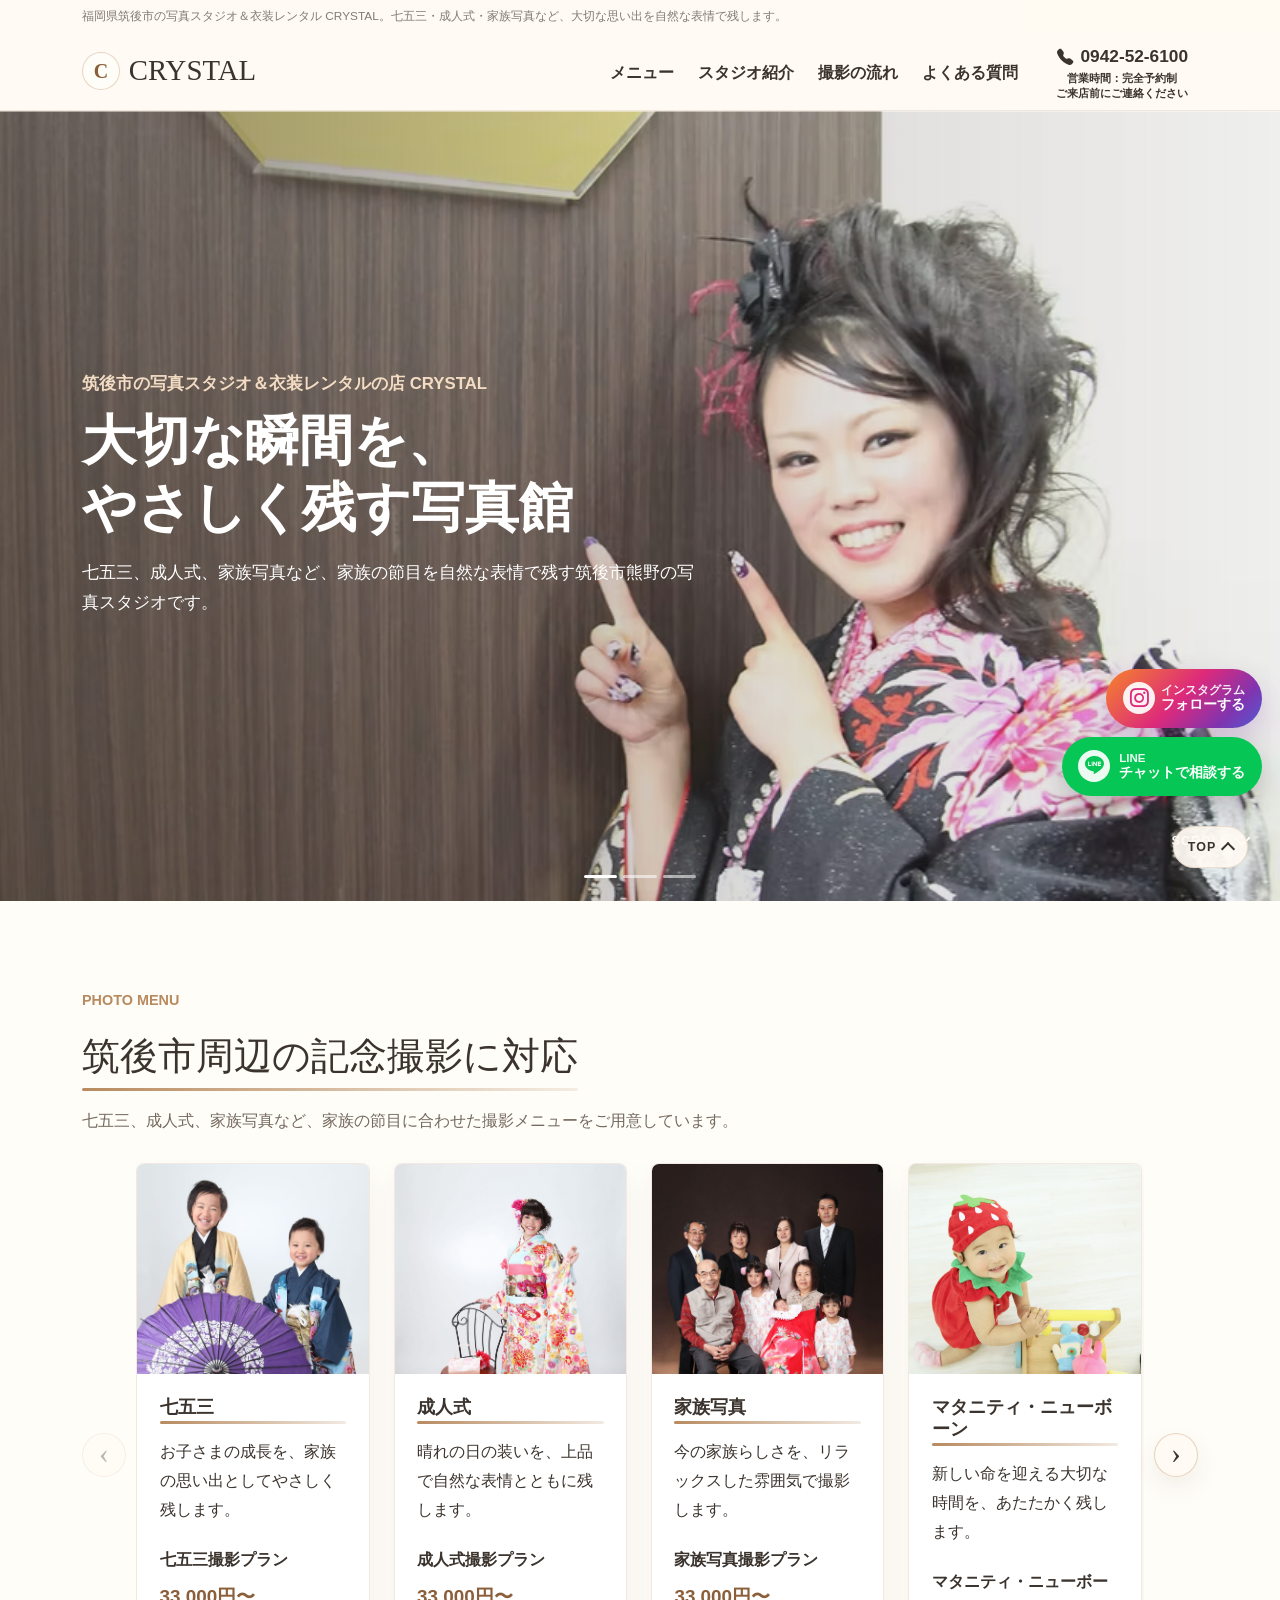
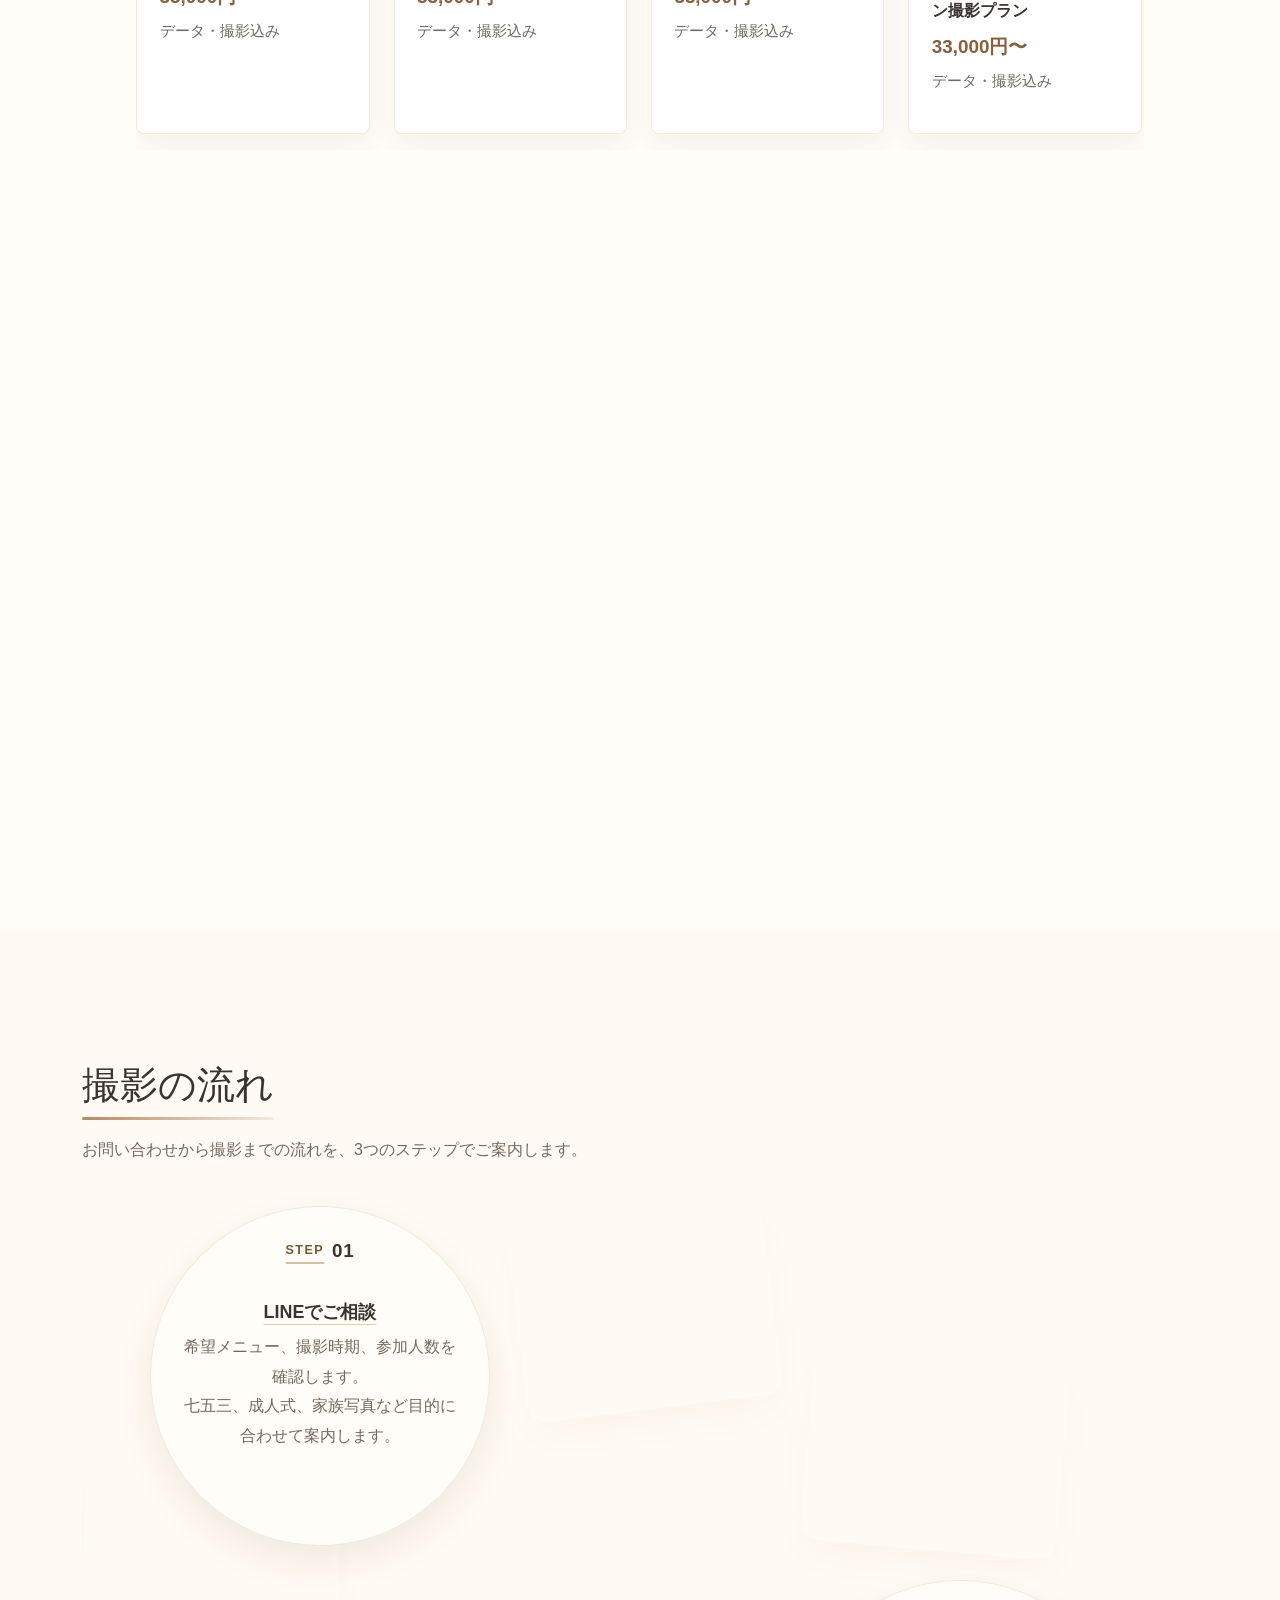
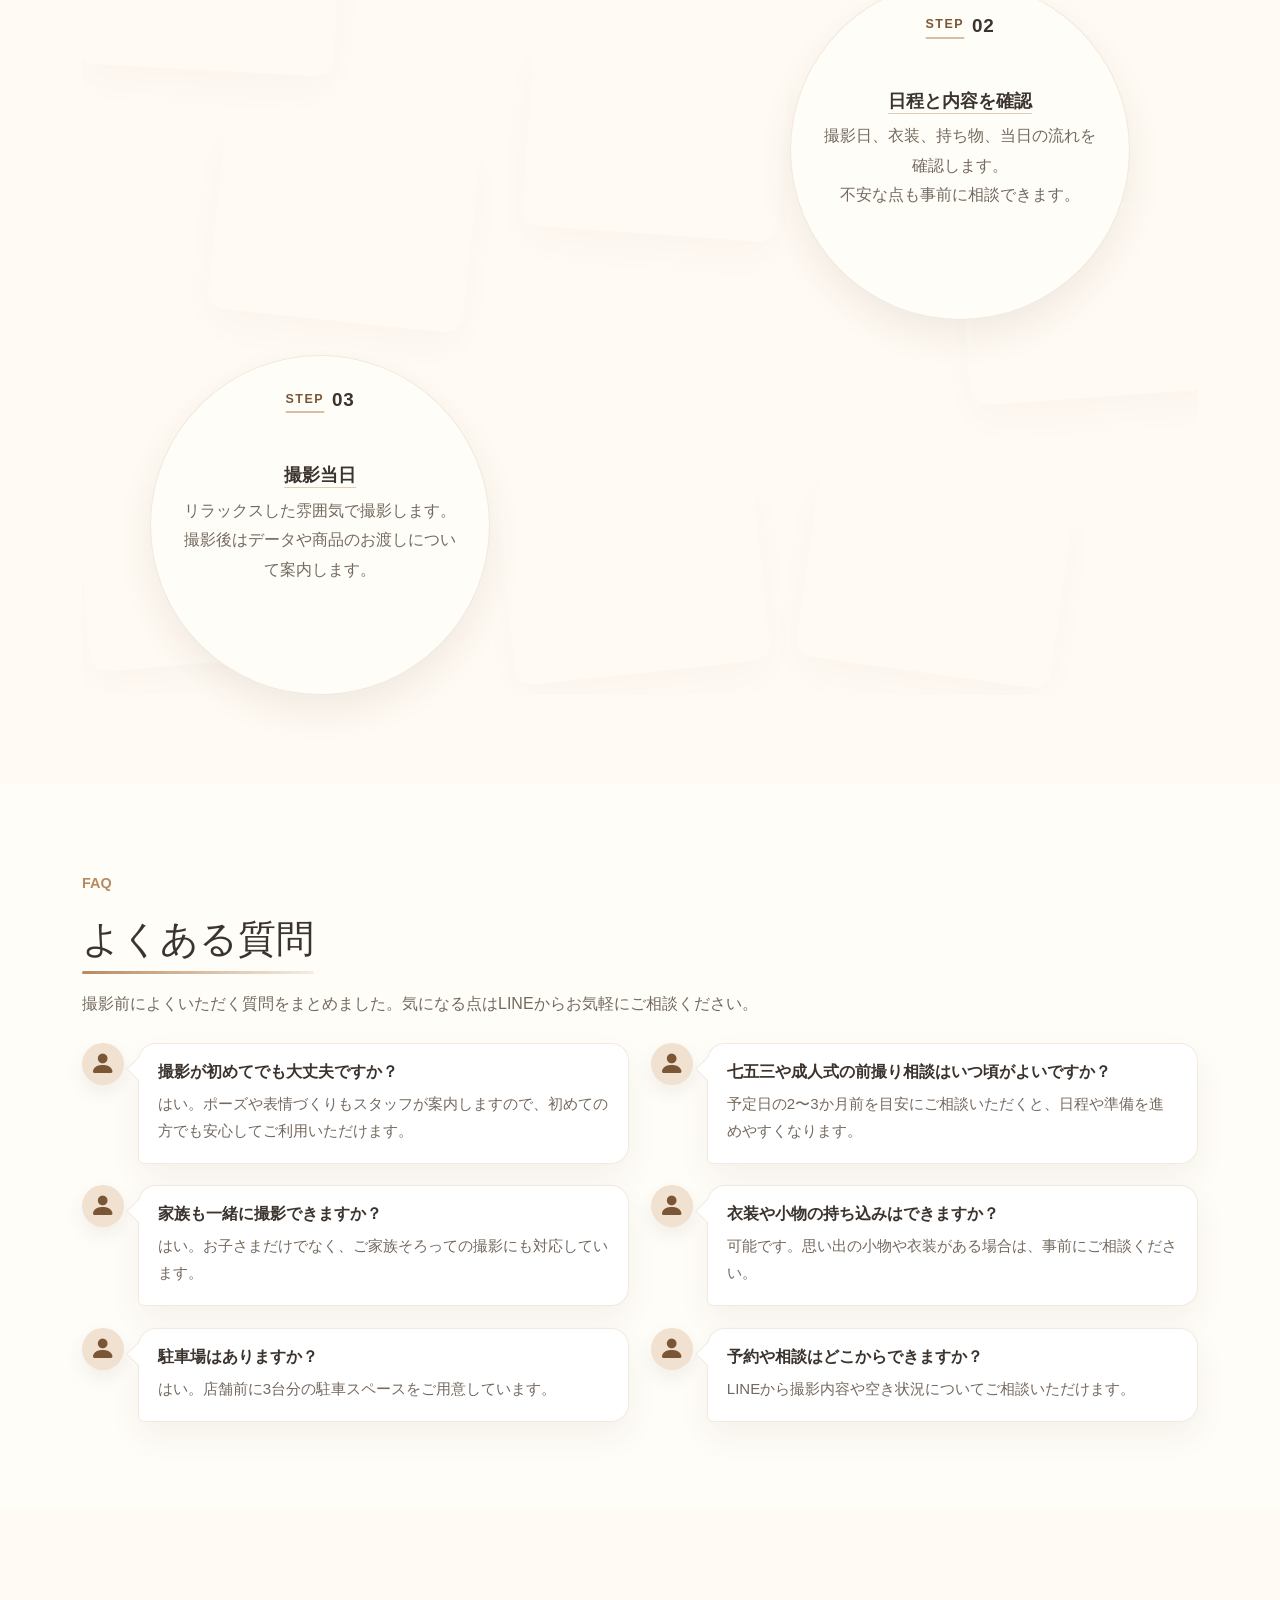
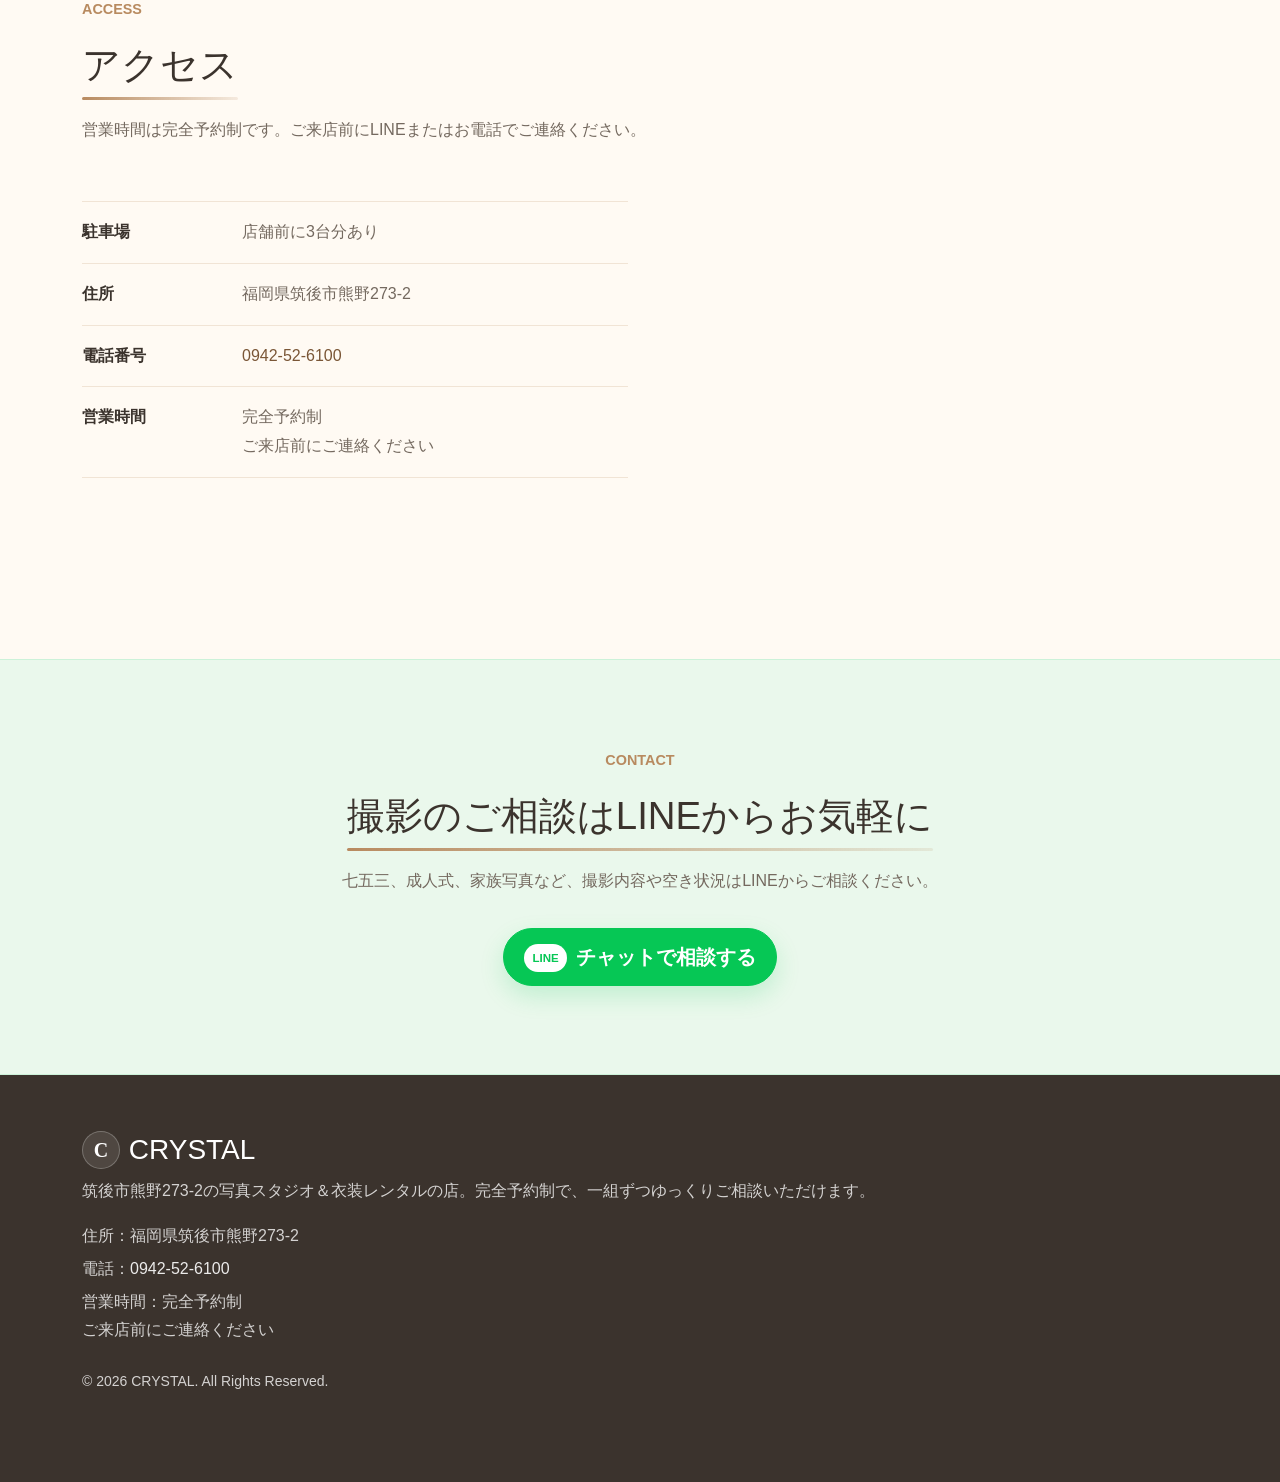
==== index.html @ 8972de67 "微修正 sp時のボタンの挙動 フェードインの順番" ====
<!doctype html>
<html lang="ja">

<head>
  <meta charset="utf-8">
  <meta name="viewport" content="width=device-width, initial-scale=1">
  <title>CRYSTAL｜筑後市の写真スタジオ＆衣装レンタルの店</title>
  <meta name="description"
    content="CRYSTALは筑後市熊野273-2にある写真スタジオ＆衣装レンタルの店です。完全予約制で、七五三、成人式、家族写真、マタニティ・ニューボーンなど大切な記念撮影のご相談をLINEで受け付けています。">
  <meta name="keywords" content="筑後市 写真館, 筑後 七五三 写真, 筑後 家族写真, 久留米 写真館, 柳川 写真館, 八女 写真館, 大川 写真館">
  <meta name="robots" content="index,follow">
  <meta property="og:type" content="website">
  <meta property="og:title" content="CRYSTAL｜筑後市の写真スタジオ＆衣装レンタルの店">
  <meta property="og:description" content="筑後市熊野273-2の写真スタジオ＆衣装レンタルの店CRYSTAL。完全予約制で、七五三・成人式・家族写真など大切な思い出を自然な表情で残します。">
  <meta property="og:image"
    content="https://images.unsplash.com/photo-1511895426328-dc8714191300?auto=format&fit=crop&w=1200&q=80">
  <meta property="og:site_name" content="CRYSTAL">
  <meta name="twitter:card" content="summary_large_image">
  <meta name="twitter:description" content="筑後市熊野273-2の写真スタジオ＆衣装レンタルの店CRYSTAL。完全予約制で、七五三・成人式・家族写真など大切な思い出を自然な表情で残します。">
  <link rel="preconnect" href="https://cdn.jsdelivr.net">
  <link rel="preconnect" href="https://images.unsplash.com">
  <link href="https://cdn.jsdelivr.net/npm/bootstrap@5.3.3/dist/css/bootstrap.min.css" rel="stylesheet">
  <link href="https://cdn.jsdelivr.net/npm/bootstrap-icons@1.11.3/font/bootstrap-icons.min.css" rel="stylesheet">
  <link href="css/style.css" rel="stylesheet">
  <script type="application/ld+json">
  {
    "@context": "https://schema.org",
    "@type": "LocalBusiness",
    "name": "CRYSTAL",
    "description": "筑後市熊野273-2で七五三、成人式、家族写真、マタニティ・ニューボーン撮影に対応する完全予約制の写真スタジオ＆衣装レンタルの店です。",
    "image": "https://images.unsplash.com/photo-1511895426328-dc8714191300?auto=format&fit=crop&w=1200&q=80",
    "address": {
      "@type": "PostalAddress",
      "streetAddress": "熊野273-2",
      "addressLocality": "筑後市",
      "addressRegion": "福岡県",
      "addressCountry": "JP"
    },
    "telephone": "0942-52-6100",
    "openingHoursSpecification": {
      "@type": "OpeningHoursSpecification",
      "description": "営業時間：完全予約制。ご来店前にご連絡ください。"
    },
    "areaServed": ["筑後市", "久留米市", "柳川市", "八女市", "大川市"],
    "makesOffer": [
      {"@type": "Offer", "itemOffered": {"@type": "Service", "name": "七五三撮影"}},
      {"@type": "Offer", "itemOffered": {"@type": "Service", "name": "成人式撮影"}},
      {"@type": "Offer", "itemOffered": {"@type": "Service", "name": "家族写真"}},
      {"@type": "Offer", "itemOffered": {"@type": "Service", "name": "マタニティ・ニューボーン撮影"}}
    ],
    "url": "./"
  }
  </script>
</head>

<body id="top">
  <div class="intro-overlay">
    <img class="intro-camera"
      src="https://images.unsplash.com/photo-1516035069371-29a1b244cc32?auto=format&fit=crop&w=1400&q=72" alt=""
      loading="eager" decoding="async">
  </div>
  <div class="site-lead-bar" aria-label="CRYSTALの紹介文">
    <div class="container">
      <p>福岡県筑後市の写真スタジオ＆衣装レンタル CRYSTAL。七五三・成人式・家族写真など、大切な思い出を自然な表情で残します。</p>
    </div>
  </div>
  <header class="sticky-top">
    <nav class="navbar navbar-expand-lg" aria-label="主要ナビゲーション">
      <div class="container">
        <a class="navbar-brand" href="#top" aria-label="CRYSTAL TOP"><span class="brand-mark"
            aria-hidden="true">C</span>CRYSTAL</a>
        <button class="navbar-toggler" type="button" data-bs-target="#mainNav" aria-controls="mainNav"
          aria-expanded="false" aria-label="ナビゲーションを開く">
          <span class="navbar-toggler-icon"></span>
        </button>
        <div class="collapse navbar-collapse" id="mainNav">
          <ul class="navbar-nav ms-auto align-items-lg-center gap-lg-2">
            <li class="nav-item"><a class="nav-link" href="#menu">メニュー</a></li>
            <li class="nav-item"><a class="nav-link" href="#studio">スタジオ紹介</a></li>
            <li class="nav-item"><a class="nav-link" href="#flow">撮影の流れ</a></li>
            <li class="nav-item"><a class="nav-link" href="#faq">よくある質問</a></li>
            <li class="nav-item nav-mobile-cta"><a class="nav-link mobile-nav-button" href="https://www.instagram.com/"
                target="_blank" rel="noopener"><i class="bi bi-instagram" aria-hidden="true"></i><span
                  class="fixed-cta-text"><span class="fixed-cta-label">インスタグラム</span><span
                    class="fixed-cta-action">フォローする</span></span></a></li>
            <li class="nav-item nav-mobile-cta"><a class="nav-link mobile-nav-button"
                href="https://line.me/R/ti/p/@sample" target="_blank" rel="noopener"><i class="bi bi-line"
                  aria-hidden="true"></i><span class="fixed-cta-text"><span class="fixed-cta-label">LINE</span><span
                    class="fixed-cta-action">チャットで相談する</span></span></a></li>
            <li class="nav-item nav-phone-wrap">
              <a class="nav-link nav-phone" href="tel:0942526100"><i class="bi bi-telephone-fill phone-icon" aria-hidden="true"></i>0942-52-6100</a>
              <span class="nav-hours">営業時間：完全予約制<br>ご来店前にご連絡ください</span>
            </li>
          </ul>
        </div>
      </div>
    </nav>
  </header>

  <main>
    <section class="hero" aria-labelledby="main-heading">
      <div id="heroSlider" class="carousel slide carousel-fade" data-bs-ride="carousel" data-bs-interval="5000"
        data-bs-touch="true">
        <div class="carousel-indicators">
          <button type="button" data-bs-target="#heroSlider" data-bs-slide-to="0" class="active" aria-current="true"
            aria-label="1枚目の写真"></button>
          <button type="button" data-bs-target="#heroSlider" data-bs-slide-to="1" aria-label="2枚目の写真"></button>
          <button type="button" data-bs-target="#heroSlider" data-bs-slide-to="2" aria-label="3枚目の写真"></button>
        </div>
        <div class="carousel-inner">
          <div class="carousel-item active">
            <img class="hero-image hero-image-01" src="images/top用.avif" alt="CRYSTALのファーストビュー写真" fetchpriority="high">
          </div>
          <div class="carousel-item">
            <img class="hero-image hero-image-02" src="images/top用2.avif" alt="CRYSTALで撮影する記念写真" loading="lazy">
          </div>
          <div class="carousel-item">
            <img class="hero-image hero-image-03" src="images/top用3.avif" alt="CRYSTALの写真スタジオ撮影イメージ" loading="lazy">
          </div>
        </div>
      </div>
      <div class="hero-copy">
        <div class="container">
          <p class="eyebrow mb-2">筑後市の写真スタジオ＆衣装レンタルの店 CRYSTAL</p>
          <h1 id="main-heading">大切な瞬間を、<br>やさしく残す写真館</h1>
          <p class="mt-3 mb-4">七五三、成人式、家族写真など、家族の節目を自然な表情で残す筑後市熊野の写真スタジオです。</p>
        </div>
      </div>
      <a class="scroll-cue" href="#menu" aria-label="メニューへスクロール">SCROLL<span aria-hidden="true"></span></a>
    </section>

    <section id="menu" class="section soft-band" aria-labelledby="menu-heading">
      <div class="container">
        <p class="eyebrow fade-up">PHOTO MENU</p>
        <h2 id="menu-heading" class="section-title fade-up">筑後市周辺の記念撮影に対応</h2>
        <p class="lead-text fade-up">七五三、成人式、家族写真など、家族の節目に合わせた撮影メニューをご用意しています。</p>
        <div class="menu-carousel fade-up" aria-label="メニュー一覧">
          <button class="menu-nav prev" type="button" data-menu-prev aria-label="前のメニュー">‹</button>
          <div class="menu-track" id="menuTrack">
            <div class="menu-slide">
              <article class="card-soft menu-card">
                <img src="images/七五三.avif" alt="七五三の画像" loading="lazy">
                <div class="card-body">
                  <h3>七五三</h3>
                  <p>お子さまの成長を、家族の思い出としてやさしく残します。</p>
                  <p class="plan-name">七五三撮影プラン</p>
                  <p class="plan-price">33,000円〜</p>
                  <p class="plan-note">データ・撮影込み</p>
                </div>
              </article>
            </div>
            <div class="menu-slide">
              <article class="card-soft menu-card">
                <img src="images/成人式.jpg" alt="成人式の画像" loading="lazy">
                <div class="card-body">
                  <h3>成人式</h3>
                  <p>晴れの日の装いを、上品で自然な表情とともに残します。</p>
                  <p class="plan-name">成人式撮影プラン</p>
                  <p class="plan-price">33,000円〜</p>
                  <p class="plan-note">データ・撮影込み</p>
                </div>
              </article>
            </div>
            <div class="menu-slide">
              <article class="card-soft menu-card">
                <img src="images/家族.jpg" alt="家族写真の画像" loading="lazy">
                <div class="card-body">
                  <h3>家族写真</h3>
                  <p>今の家族らしさを、リラックスした雰囲気で撮影します。</p>
                  <p class="plan-name">家族写真撮影プラン</p>
                  <p class="plan-price">33,000円〜</p>
                  <p class="plan-note">データ・撮影込み</p>
                </div>
              </article>
            </div>
            <div class="menu-slide">
              <article class="card-soft menu-card">
                <img src="images/子供2.avif" alt="マタニティ・ニューボーンの画像" loading="lazy">
                <div class="card-body">
                  <h3>マタニティ・ニューボーン</h3>
                  <p>新しい命を迎える大切な時間を、あたたかく残します。</p>
                  <p class="plan-name">マタニティ・ニューボーン撮影プラン</p>
                  <p class="plan-price">33,000円〜</p>
                  <p class="plan-note">データ・撮影込み</p>
                </div>
              </article>
            </div>
            <div class="menu-slide">
              <article class="card-soft menu-card">
                <img src="images/子供.avif" alt="お宮参りの画像" loading="lazy">
                <div class="card-body">
                  <h3>お宮参り</h3>
                  <p>赤ちゃんの健やかな成長を願う記念日を残します。</p>
                  <p class="plan-name">お宮参り撮影プラン</p>
                  <p class="plan-price">33,000円〜</p>
                  <p class="plan-note">データ・撮影込み</p>
                </div>
              </article>
            </div>
            <div class="menu-slide">
              <article class="card-soft menu-card">
                <img src="images/入学.jpg" alt="入園・入学の画像" loading="lazy">
                <div class="card-body">
                  <h3>入園・入学</h3>
                  <p>新しい生活の始まりを、明るい表情で残します。</p>
                  <p class="plan-name">入園・入学撮影プラン</p>
                  <p class="plan-price">33,000円〜</p>
                  <p class="plan-note">データ・撮影込み</p>
                </div>
              </article>
            </div>
            <div class="menu-slide">
              <article class="card-soft menu-card">
                <img class="img-position-center" src="images/誕生日.avif" alt="プロフィールの画像"
                  loading="lazy">
                <div class="card-body">
                  <h3>プロフィール</h3>
                  <p>仕事や活動に使いやすい自然なプロフィール写真を撮影します。</p>
                  <p class="plan-name">プロフィール撮影プラン</p>
                  <p class="plan-price">33,000円〜</p>
                  <p class="plan-note">データ・撮影込み</p>
                </div>
              </article>
            </div>
          </div>
          <button class="menu-nav next" type="button" data-menu-next aria-label="次のメニュー">›</button>
        </div>
      </div>
    </section>

    <section id="studio" class="section soft-band" aria-labelledby="studio-heading">
      <div class="container">
        <div class="row g-4 align-items-center">
          <div class="col-lg-6 fade-up">
            <p class="eyebrow">STUDIO</p>
            <h2 id="studio-heading" class="section-title">自然光が入る、家族向けの<br>あたたかなスタジオ</h2>
            <p class="lead-text">CRYSTALは、筑後市熊野で家族の記念日を残す写真スタジオ＆衣装レンタルの店です。<br>自然な表情を引き出せるよう、落ち着いた空間づくりと事前相談を大切にしています。
            </p>
            <h3 class="h5 mt-4">CRYSTALでできること</h3>
            <ul class="fact-list">
              <li>七五三、成人式、家族写真、マタニティ・ニューボーン撮影に対応</li>
              <li>筑後市、久留米、柳川、八女、大川エリアから相談可能</li>
              <li>事前相談や空き状況の確認に対応</li>
            </ul>
          </div>
          <div class="col-lg-6 mt-6">
            <div class="row g-3">
              <div class="col-6 fade-up studio-photo-left" style="--fade-delay: 0ms"><img class="studio-photo"
                  src="https://images.unsplash.com/photo-1497366754035-f200968a6e72?auto=format&fit=crop&w=800&q=80"
                  alt="スタジオの自然光が入る空間" loading="lazy"></div>
              <div class="col-6 fade-up studio-photo-right" style="--fade-delay: 140ms"><img class="studio-photo mt-7"
                  src="https://images.unsplash.com/photo-1519741497674-611481863552?auto=format&fit=crop&w=800&q=80"
                  alt="家族向けのあたたかな撮影空間" loading="lazy"></div>
            </div>
          </div>
        </div>
      </div>
    </section>

    <section id="flow" class="section" aria-labelledby="flow-heading">
      <div class="container">
        <p class="eyebrow fade-up">FLOW</p>
        <h2 id="flow-heading" class="section-title fade-up">撮影の流れ</h2>
        <p class="lead-text fade-up">お問い合わせから撮影までの流れを、3つのステップでご案内します。</p>
        <div class="flow-stage fade-up">
          <div class="flow-bg-collage" aria-hidden="true">
            <span></span><span></span><span></span><span></span><span></span><span></span><span></span><span></span><span></span>
          </div>
          <div class="flow-path" aria-label="撮影の進行順">
            <div class="flow-node flow-node-step1">
              <article class="flow-card">
                <span class="flow-step"><span class="flow-step-label">STEP</span><span
                    class="flow-step-number">01</span></span>
                <h3>LINEでご相談</h3>
                <p>希望メニュー、撮影時期、参加人数を確認します。<br>七五三、成人式、家族写真など目的に合わせて案内します。</p>
              </article>
            </div>
            <span class="flow-arrow flow-arrow-1" aria-hidden="true"></span>
            <div class="flow-node flow-node-step2">
              <article class="flow-card">
                <span class="flow-step"><span class="flow-step-label">STEP</span><span
                    class="flow-step-number">02</span></span>
                <h3>日程と内容を確認</h3>
                <p>撮影日、衣装、持ち物、当日の流れを確認します。<br>不安な点も事前に相談できます。</p>
              </article>
            </div>
            <span class="flow-arrow flow-arrow-2" aria-hidden="true"></span>
            <div class="flow-node flow-node-step3">
              <article class="flow-card">
                <span class="flow-step"><span class="flow-step-label">STEP</span><span
                    class="flow-step-number">03</span></span>
                <h3>撮影当日</h3>
                <p>リラックスした雰囲気で撮影します。撮影後はデータや商品のお渡しについて案内します。</p>
              </article>
            </div>
          </div>
        </div>
      </div>
    </section>

    <section id="faq" class="section soft-band" aria-labelledby="faq-heading">
      <div class="container">
        <p class="eyebrow fade-up">FAQ</p>
        <h2 id="faq-heading" class="section-title fade-up">よくある質問</h2>
        <p class="lead-text fade-up">撮影前によくいただく質問をまとめました。気になる点はLINEからお気軽にご相談ください。</p>
        <div class="faq-grid mt-4">
          <article class="faq-card fade-up">
            <div class="faq-person" aria-hidden="true"><i class="bi bi-person-fill"></i></div>
            <div class="faq-bubble">
              <h3>撮影が初めてでも大丈夫ですか？</h3>
              <p>はい。ポーズや表情づくりもスタッフが案内しますので、初めての方でも安心してご利用いただけます。</p>
            </div>
          </article>
          <article class="faq-card fade-up">
            <div class="faq-person" aria-hidden="true"><i class="bi bi-person-fill"></i></div>
            <div class="faq-bubble">
              <h3>七五三や成人式の前撮り相談はいつ頃がよいですか？</h3>
              <p>予定日の2〜3か月前を目安にご相談いただくと、日程や準備を進めやすくなります。</p>
            </div>
          </article>
          <article class="faq-card fade-up">
            <div class="faq-person" aria-hidden="true"><i class="bi bi-person-fill"></i></div>
            <div class="faq-bubble">
              <h3>家族も一緒に撮影できますか？</h3>
              <p>はい。お子さまだけでなく、ご家族そろっての撮影にも対応しています。</p>
            </div>
          </article>
          <article class="faq-card fade-up">
            <div class="faq-person" aria-hidden="true"><i class="bi bi-person-fill"></i></div>
            <div class="faq-bubble">
              <h3>衣装や小物の持ち込みはできますか？</h3>
              <p>可能です。思い出の小物や衣装がある場合は、事前にご相談ください。</p>
            </div>
          </article>
          <article class="faq-card fade-up">
            <div class="faq-person" aria-hidden="true"><i class="bi bi-person-fill"></i></div>
            <div class="faq-bubble">
              <h3>駐車場はありますか？</h3>
              <p>はい。店舗前に3台分の駐車スペースをご用意しています。</p>
            </div>
          </article>
          <article class="faq-card fade-up">
            <div class="faq-person" aria-hidden="true"><i class="bi bi-person-fill"></i></div>
            <div class="faq-bubble">
              <h3>予約や相談はどこからできますか？</h3>
              <p>LINEから撮影内容や空き状況についてご相談いただけます。</p>
            </div>
          </article>
        </div>
      </div>
    </section>

    <section id="access" class="section" aria-labelledby="access-heading">
      <div class="container">
        <p class="eyebrow fade-up">ACCESS</p>
        <h2 id="access-heading" class="section-title fade-up">アクセス</h2>
        <p class="lead-text fade-up">営業時間は完全予約制です。ご来店前にLINEまたはお電話でご連絡ください。</p>
        <div class="row g-4 access-layout fade-up">
          <div class="col-lg-6">
            <dl class="access-list">
              <div>
                <dt>駐車場</dt>
                <dd>店舗前に3台分あり</dd>
              </div>
              <div>
                <dt>住所</dt>
                <dd>福岡県筑後市熊野273-2</dd>
              </div>
              <div>
                <dt>電話番号</dt>
                <dd><a href="tel:0942526100">0942-52-6100</a></dd>
              </div>
              <div>
                <dt>営業時間</dt>
                <dd>完全予約制<br>ご来店前にご連絡ください</dd>
              </div>
            </dl>
          </div>
          <div class="col-lg-6">
            <iframe class="map-embed" title="CRYSTAL周辺地図" loading="lazy" referrerpolicy="no-referrer-when-downgrade"
              src="https://www.google.com/maps?q=%E7%A6%8F%E5%B2%A1%E7%9C%8C%E7%AD%91%E5%BE%8C%E5%B8%82%E7%86%8A%E9%87%8E273-2&output=embed"></iframe>
          </div>
        </div>
      </div>
    </section>

    <section id="line" class="section line-section text-center" aria-labelledby="line-heading">
      <div class="container fade-up">
        <p class="eyebrow">CONTACT</p>
        <h2 id="line-heading" class="section-title">撮影のご相談はLINEからお気軽に</h2>
        <p class="lead-text mx-auto">七五三、成人式、家族写真など、撮影内容や空き状況はLINEからご相談ください。</p>
        <a class="btn btn-line btn-lg mt-3" href="https://line.me/R/ti/p/@sample" target="_blank" rel="noopener"><span
            class="line-mark">LINE</span>チャットで相談する</a>
      </div>
    </section>
  </main>

  <footer class="footer" aria-labelledby="footer-heading">
    <div class="container">
      <div class="row g-4">
        <div class="col-lg-12 footer-info">
          <h2 id="footer-heading" class="h3 footer-brand"><span class="brand-mark" aria-hidden="true">C</span>CRYSTAL
          </h2>
          <p>筑後市熊野273-2の写真スタジオ＆衣装レンタルの店。完全予約制で、一組ずつゆっくりご相談いただけます。</p>
          <p class="mb-1">住所：福岡県筑後市熊野273-2</p>
          <p class="mb-1">電話：<a href="tel:0942526100">0942-52-6100</a></p>
          <p class="mb-0">営業時間：完全予約制<br>ご来店前にご連絡ください</p>
        </div>
      </div>
      <p class="small mt-4 mb-0">&copy; 2026 CRYSTAL. All Rights Reserved.</p>
    </div>
  </footer>

  <a class="fixed-instagram" href="https://www.instagram.com/" target="_blank" rel="noopener"
    aria-label="インスタグラムをフォローする"><i class="bi bi-instagram" aria-hidden="true"></i><span class="fixed-cta-text"><span
        class="fixed-cta-label">インスタグラム</span><span class="fixed-cta-action">フォローする</span></span></a>
  <a class="fixed-line" href="https://line.me/R/ti/p/@sample" target="_blank" rel="noopener"
    aria-label="LINEでチャット相談する"><i class="bi bi-line" aria-hidden="true"></i><span class="fixed-cta-text"><span
        class="fixed-cta-label">LINE</span><span class="fixed-cta-action">チャットで相談する</span></span></a>
  <a class="top-cue" href="#top" aria-label="ページ上部へ戻る">TOP<span aria-hidden="true"></span></a>

  <script src="https://cdn.jsdelivr.net/npm/bootstrap@5.3.3/dist/js/bootstrap.bundle.min.js"></script>
  <script src="js/main.js"></script>
</body>

</html>
---- css/style.css ----
:root {
  --base: #fffaf3;
  --paper: #fff;
  --ink: #3b332d;
  --muted: #74695f;
  --line: #06c755;
  --line-hover: #05b54d;
  --instagram: linear-gradient(135deg, #f58529, #dd2a7b 48%, #8134af 78%, #515bd4);
  --sand: #eadfcf;
  --accent: #b88a5f
}

* {
  box-sizing: border-box
}

html {
  scroll-behavior: smooth
}

body {
  margin: 0;
  background: var(--base);
  color: var(--ink);
  font-family: -apple-system, BlinkMacSystemFont, "Hiragino Kaku Gothic ProN", "Yu Gothic", Meiryo, sans-serif;
  line-height: 1.8
}

a {
  color: inherit;
  text-decoration: none
}

img {
  max-width: 100%;
  display: block
}

.mt-6 {
  margin-top: 5rem;
}

.mt-7 {
  margin-top: 9rem;
}

.navbar {
  position: relative;
  z-index: 1051;
  background: rgba(255, 250, 243, .94);
  backdrop-filter: blur(10px);
  border-bottom: 1px solid rgba(184, 138, 95, .16)
}

header.sticky-top {
  position: sticky;
  top: 0;
  left: 0;
  right: 0;
  width: 100%;
  z-index: 1050
}

main {
  padding-top: 0
}

.navbar>.container {
  padding-right: 12px
}

.navbar-brand {
  font-family: Georgia, serif;
  font-size: 1.8rem;
  color: var(--ink)
}

.navbar-toggler {
  position: relative;
  flex: 0 0 44px;
  width: 44px;
  height: 44px;
  margin-right: 0;
  padding: 0;
  border: 1px solid rgba(184, 138, 95, .28);
  border-radius: 8px
}

.navbar-toggler:focus {
  box-shadow: none
}

.navbar-toggler-icon {
  position: absolute;
  inset: 0;
  margin: auto;
  width: 22px;
  height: 2px;
  background: var(--ink);
  background-image: none;
  border-radius: 999px;
  transition: background .2s ease
}

.navbar-toggler-icon::before,
.navbar-toggler-icon::after {
  content: "";
  position: absolute;
  left: 0;
  width: 22px;
  height: 2px;
  background: var(--ink);
  border-radius: 999px;
  transition: transform .2s ease, top .2s ease
}

.navbar-toggler-icon::before {
  top: -7px
}

.navbar-toggler-icon::after {
  top: 7px
}

.navbar-toggler[aria-expanded="true"] .navbar-toggler-icon {
  background: transparent
}

.navbar-toggler[aria-expanded="true"] .navbar-toggler-icon::before {
  top: 0;
  transform: rotate(45deg)
}

.navbar-toggler[aria-expanded="true"] .navbar-toggler-icon::after {
  top: 0;
  transform: rotate(-45deg)
}

.nav-link {
  position: relative;
  color: var(--muted);
  font-weight: 600
}

.nav-link::after {
  content: "";
  position: absolute;
  left: .5rem;
  right: .5rem;
  bottom: .25rem;
  height: 2px;
  background: var(--accent);
  border-radius: 999px;
  transform: scaleX(0);
  transform-origin: left;
  transition: transform .2s ease
}

.nav-link:hover {
  color: var(--accent)
}

.nav-link:hover::after,
.nav-link:focus-visible::after {
  transform: scaleX(1)
}

.btn-line {
  background: var(--line);
  border-color: var(--line);
  color: #fff;
  font-weight: 700;
  border-radius: 999px;
  padding: .8rem 1.25rem;
  box-shadow: 0 10px 24px rgba(6, 199, 85, .18)
}

.btn-line:hover {
  background: #05b54d;
  border-color: #05b54d;
  color: #fff
}

.line-mark {
  display: inline-grid;
  place-items: center;
  min-width: 2.45rem;
  min-height: 1.75rem;
  margin-right: .55rem;
  padding: .18rem .5rem;
  border-radius: 999px;
  background: #fff;
  color: var(--line);
  font-size: .72rem;
  line-height: 1;
  font-weight: 800;
  vertical-align: middle
}

.hero {
  position: relative;
  height: calc(100svh - 73px);
  min-height: 640px;
  background: #ddd;
  overflow: hidden
}

.hero .carousel,
.hero .carousel-inner,
.hero .carousel-item {
  height: 100%
}

.hero .carousel-fade .carousel-item {
  transition: opacity 1.15s ease-in-out
}

.hero img {
  display: block;
  width: 100%;
  height: 100%;
  object-fit: cover;
  object-position: center center
}

.hero img.hero-image-01 {
  object-position: center 32%
}

.hero img.hero-image-02 {
  object-position: center 22%
}

.hero img.hero-image-03 {
  object-position: center 12%
}

.hero::after {
  content: "";
  position: absolute;
  inset: 0;
  background: linear-gradient(90deg, rgba(59, 51, 45, .58), rgba(59, 51, 45, .18) 58%, rgba(59, 51, 45, .08));
  z-index: 1;
  pointer-events: none
}

.hero-copy {
  position: absolute;
  inset: 0;
  z-index: 2;
  display: flex;
  align-items: center;
  pointer-events: none
}

.hero-control {
  z-index: 3;
  width: 10%;
  opacity: .72
}

.hero-control:hover {
  opacity: 1
}

.hero-control .carousel-control-prev-icon,
.hero-control .carousel-control-next-icon {
  width: 2.7rem;
  height: 2.7rem;
  padding: 1.25rem;
  border-radius: 50%;
  background-color: rgba(59, 51, 45, .38);
  background-size: 48%
}

.carousel-indicators {
  z-index: 3;
  margin-bottom: 1.4rem
}

.carousel-indicators [data-bs-target] {
  width: 2.1rem;
  height: .22rem;
  border: 0;
  border-radius: 999px;
  background-color: #fff;
  opacity: .55
}

.carousel-indicators .active {
  opacity: 1
}

.eyebrow {
  color: var(--accent);
  font-size: .9rem;
  font-weight: 800
}

.hero .eyebrow {
  color: #f4dcc4
}

.hero h1 {
  max-width: 720px;
  color: #fff;
  font-size: clamp(2rem, 4.2vw, 4.4rem);
  line-height: 1.25;
  font-weight: 700
}

.hero p {
  max-width: 620px;
  color: #fff;
  font-size: 1.05rem
}

.section {
  padding: 88px 0
}

.section-title {
  position: relative;
  display: inline-block;
  padding-bottom: .58rem;
  font-size: clamp(1.75rem, 3vw, 2.55rem);
  line-height: 1.35;
  margin: 0 0 1rem
}

.section-title::after {
  content: "";
  position: absolute;
  left: 0;
  right: 0;
  bottom: 0;
  height: 3px;
  background: linear-gradient(90deg, var(--accent), rgba(184, 138, 95, .14));
  border-radius: 999px
}

.lead-text {
  color: var(--muted);
}

.soft-band {
  background: #fffdf8
}

.card-soft {
  height: 100%;
  background: var(--paper);
  border: 1px solid rgba(184, 138, 95, .18);
  border-radius: 8px;
  box-shadow: 0 14px 32px rgba(80, 58, 38, .06);
  overflow: hidden
}

.menu-card img {
  width: 100%;
  height: 210px;
  object-fit: cover;
  object-position: top center
}

.menu-card img.img-position-center {
  object-position: center center
}

.menu-card .card-body {
  padding: 1.4rem
}

.menu-card h3 {
  position: relative;
  display: inline-block;
  font-size: 1.15rem;
  margin-bottom: .9rem;
  padding-bottom: .32rem;
  font-weight: 800
}

.menu-card h3::after {
  content: "";
  position: absolute;
  left: 0;
  right: 0;
  bottom: 0;
  height: 3px;
  background: linear-gradient(90deg, var(--accent), rgba(184, 138, 95, .18));
  border-radius: 999px
}

.plan-name {
  margin: .15rem 0 .3rem;
  color: var(--ink);
  font-weight: 800
}

.plan-price {
  margin: 0 0 .25rem;
  color: #8a5f39;
  font-size: 1.18rem;
  font-weight: 800
}

.plan-note {
  margin: 0 0 1rem;
  color: var(--muted);
  font-size: .92rem
}

.studio-photo {
  width: 100%;
  height: auto;
  min-height: 0;
  aspect-ratio: 4/3;
  object-fit: cover;
  object-position: bottom center;
  border-radius: 8px
}

.fact-list {
  margin: 1.5rem 0 0;
  padding: 0;
  list-style: none
}

.fact-list li {
  padding: .7rem 0;
  border-bottom: 1px solid rgba(184, 138, 95, .18);
  color: var(--muted)
}

.line-section {
  background: #eaf8ec;
  border-top: 1px solid rgba(6, 199, 85, .13);
  border-bottom: 1px solid rgba(6, 199, 85, .13)
}

.footer {
  padding: 56px 0 88px;
  background: #3b332d;
  color: #fff
}

.footer p,
.footer a {
  color: rgba(255, 255, 255, .78)
}

.footer-links {
  display: flex;
  gap: 1rem;
  flex-wrap: wrap
}

.fixed-line {
  position: fixed;
  right: 18px;
  bottom: 18px;
  z-index: 1040;
  display: inline-flex;
  align-items: center;
  min-height: 56px;
  padding: .85rem 1.05rem;
  background: var(--line);
  color: #fff;
  border-radius: 999px;
  font-weight: 800;
  box-shadow: 0 12px 28px rgba(0, 0, 0, .2)
}

.fixed-line:hover {
  color: #fff;
  background: var(--line-hover)
}

.fade-up {
  opacity: 0;
  transform: translateY(28px);
  transition: opacity .9s ease, transform .9s ease;
  transition-delay: var(--fade-delay, 0ms);
  will-change: opacity, transform
}

.fade-up.is-visible {
  opacity: 1;
  transform: none
}

.modal-content {
  background: #fffaf3;
  border: 0;
  border-radius: 8px
}

.modal-header {
  justify-content: flex-end;
  border-bottom: 0;
  padding: .75rem .75rem 0
}

.modal-body {
  padding: 1rem
}

.modal-body img {
  width: 100%;
  max-height: 78vh;
  object-fit: contain;
  border-radius: 6px
}

@media (prefers-reduced-motion:reduce) {
  .fade-up {
    opacity: 1;
    transform: none;
    transition: none
  }

  .hero .carousel-fade .carousel-item {
    transition: none
  }
}

@media (max-width:767.98px) {
  .navbar>.container {
    padding-right: 12px;
    padding-left: 12px
  }

  .nav-link::after {
    left: 0;
    right: 0;
    bottom: .15rem
  }

  .hero {
    height: calc(100svh - 69px);
    min-height: 560px
  }

  .hero::after {
    background: linear-gradient(180deg, rgba(59, 51, 45, .24), rgba(59, 51, 45, .66))
  }

  .hero-copy {
    align-items: flex-end;
    padding-bottom: 5.5rem
  }

  .hero-control {
    width: 16%;
    align-items: flex-end;
    padding-bottom: 1rem
  }

  .hero-control .carousel-control-prev-icon,
  .hero-control .carousel-control-next-icon {
    width: 2.2rem;
    height: 2.2rem
  }

  .section {
    padding: 64px 0
  }

  .menu-card img {
    height: 185px
  }

  .studio-photo {
    aspect-ratio: 1/1
  }

  .fixed-line {
    right: 12px;
    bottom: 12px;
    min-height: 52px;
    padding: .75rem .95rem;
    font-size: .92rem
  }

  .navbar-brand {
    font-size: 1.55rem
  }
}

.hero .carousel-fade .carousel-item {
  transition: opacity 1.25s ease-in-out
}

.scroll-cue {
  position: absolute;
  right: 2rem;
  bottom: 3rem;
  left: auto;
  z-index: 4;
  display: inline-flex;
  align-items: center;
  gap: .45rem;
  width: auto;
  height: auto;
  border: 0;
  border-radius: 0;
  color: #fff;
  background: transparent;
  font-size: .78rem;
  font-weight: 800;
  letter-spacing: .08em;
  text-transform: uppercase;
  transform: none;
  animation: scrollCue 1.6s ease-in-out infinite
}

.scroll-cue span {
  display: block;
  width: 12px;
  height: 12px;
  border-right: 2px solid currentColor;
  border-bottom: 2px solid currentColor;
  transform: translateY(-3px) rotate(45deg)
}

@keyframes scrollCue {

  0%,
  100% {
    transform: translateY(0)
  }

  50% {
    transform: translateY(8px)
  }
}

.top-cue {
  position: fixed;
  right: 2rem;
  bottom: 2rem;
  z-index: 1035;
  display: inline-flex;
  align-items: center;
  gap: .45rem;
  color: var(--ink);
  background: rgba(255, 250, 243, .92);
  border: 1px solid rgba(184, 138, 95, .24);
  border-radius: 999px;
  padding: .55rem .85rem;
  font-size: .78rem;
  font-weight: 800;
  letter-spacing: .08em;
  opacity: 0;
  pointer-events: none;
  transform: translateY(10px);
  transition: opacity .25s ease, transform .25s ease
}

.top-cue.is-visible {
  opacity: 1;
  pointer-events: auto;
  transform: none
}

.top-cue span {
  display: block;
  width: 10px;
  height: 10px;
  border-left: 2px solid currentColor;
  border-top: 2px solid currentColor;
  transform: translateY(2px) rotate(45deg)
}

.fixed-line {
  bottom: 104px
}

.fixed-line,
.top-cue {
  transition: opacity .25s ease, transform .25s ease, background .2s ease
}

.fixed-line:hover,
.top-cue:hover {
  transform: scale(1.045)
}

.navbar-brand {
  display: inline-flex;
  align-items: center;
  gap: .55rem
}

.brand-mark {
  display: inline-grid;
  place-items: center;
  width: 38px;
  height: 38px;
  border: 1px solid rgba(184, 138, 95, .35);
  border-radius: 50%;
  background: #fffdf8;
  color: #8a5f39;
  font-family: Georgia, serif;
  font-size: 1.25rem;
  font-weight: 700
}

.nav-phone-wrap {
  display: flex;
  flex-direction: column;
  align-items: center;
  justify-content: center;
  margin-left: .75rem;
  min-width: 152px;
  text-align: center
}

.nav-phone {
  display: flex;
  align-items: center;
  justify-content: center;
  gap: .38rem;
  color: #7a5636 !important;
  font-size: 1.08rem;
  font-weight: 900;
  line-height: 1.15;
  padding-top: .15rem;
  padding-bottom: .08rem
}

.nav-phone::after,
.nav-phone:hover::after,
.nav-phone:focus-visible::after {
  display: none;
  transform: none
}

.nav-phone:hover {
  color: #7a5636 !important
}

.phone-icon {
  font-size: 1rem
}

.nav-hours {
  display: block;
  width: 100%;
  margin-top: .16rem;
  color: var(--muted);
  font-size: .68rem;
  font-weight: 700;
  line-height: 1.42;
  white-space: nowrap
}

.nav-mobile-cta {
  display: none
}

.mobile-nav-button {
  display: inline-flex;
  align-items: center;
  justify-content: center;
  gap: .45rem
}

.nav-lock {
  overflow: hidden
}

.flow-stage {
  position: relative;
  max-width: 1320px;
  margin: 2.55rem auto 0
}

.flow-path {
  position: relative;
  display: grid;
  grid-template-columns: repeat(2, minmax(0, 1fr));
  grid-template-rows: repeat(3, minmax(0, auto));
  gap: 2.15rem 4.6rem;
  max-width: 980px;
  margin: 0 auto
}

#flow {
  background: #fffaf3
}

.flow-bg-collage {
  position: absolute;
  inset: 0;
  z-index: 0;
  overflow: hidden;
  pointer-events: none
}

.flow-bg-collage span {
  position: absolute;
  display: block;
  width: clamp(165px, 20vw, 260px);
  aspect-ratio: 4/3;
  border: 8px solid rgba(255, 253, 248, .86);
  border-radius: 18px;
  background-position: center;
  background-size: cover;
  box-shadow: 0 18px 42px rgba(80, 58, 38, .1);
  opacity: .22;
  filter: saturate(.88)
}

.flow-bg-collage span:nth-child(1) {
  left: 39%;
  top: 1%;
  background-image: url("https://images.unsplash.com/photo-1511895426328-dc8714191300?auto=format&fit=crop&w=700&q=72");
  /* background-color: #050403; */
  transform: rotate(-7deg)
}

.flow-bg-collage span:nth-child(2) {
  left: 65%;
  top: 14%;
  background-image: url("https://images.unsplash.com/photo-1542037104857-ffbb0b9155fb?auto=format&fit=crop&w=700&q=72");
  /* background-color: #fa0000; */
  transform: rotate(5deg)
}

.flow-bg-collage span:nth-child(3) {
  left: 79%;
  top: 55%;
  background-image: url("https://images.unsplash.com/photo-1503454537195-1dcabb73ffb9?auto=format&fit=crop&w=700&q=72");
  /* background-color: #0116fa; */
  transform: rotate(-4deg)
}

.flow-bg-collage span:nth-child(4) {
  left: 12%;
  top: 48%;
  background-image: url("https://images.unsplash.com/photo-1519689680058-324335c77eba?auto=format&fit=crop&w=700&q=72");
  /* background-color: #ff8205; */
  transform: rotate(6deg)
}

.flow-bg-collage span:nth-child(5) {
  left: 0%;
  top: 25%;
  /* width: clamp(150px, 18vw, 235px); */
  background-image: url("https://images.unsplash.com/photo-1602052577122-f73b9710adba?auto=format&fit=crop&w=700&q=72");
  /* background-color: #00fffb; */
  transform: rotate(3deg)
}

.flow-bg-collage span:nth-child(6) {
  left: 38%;
  bottom: 2%;
  /* width: clamp(150px, 18vw, 235px); */
  background-image: url("https://images.unsplash.com/photo-1489710437720-ebb67ec84dd2?auto=format&fit=crop&w=700&q=72");
  /* background-color: #00363c; */
  transform: rotate(-6deg)
}

.flow-bg-collage span:nth-child(7) {
  left: 65%;
  bottom: 2%;
  /* width: clamp(150px, 18vw, 235px); */
  background-image: url("https://images.unsplash.com/photo-1515488042361-ee00e0ddd4e4?auto=format&fit=crop&w=700&q=72");
  /* background-color: #c3ff00; */
  transform: rotate(8deg)
}

.flow-bg-collage span:nth-child(8) {
  left: 40%;
  top: 40%;
  /* width: clamp(145px, 17vw, 220px); */
  background-image: url("https://images.unsplash.com/photo-1519741497674-611481863552?auto=format&fit=crop&w=700&q=72");
  /* background-color: #000000; */
  transform: rotate(4deg)
}

.flow-bg-collage span:nth-child(9) {
  left: 0%;
  bottom: 3%;
  /* width: clamp(145px, 17vw, 220px); */
  background-image: url("https://images.unsplash.com/photo-1524504388940-b1c1722653e1?auto=format&fit=crop&w=700&q=72");
  transform: rotate(-5deg)
}

.flow-node {
  position: relative;
  z-index: 1;
  width: min(100%, 340px)
}

.flow-node-step1 {
  grid-column: 1;
  grid-row: 1;
  justify-self: start
}

.flow-node-step2 {
  grid-column: 2;
  grid-row: 2;
  justify-self: end
}

.flow-node-step3 {
  grid-column: 1;
  grid-row: 3;
  justify-self: start
}

.flow-card {
  position: relative;
  display: flex;
  flex-direction: column;
  justify-content: center;
  width: 100%;
  aspect-ratio: 1;
  padding: 2rem;
  background: #fffdf8;
  border: 1px solid rgba(184, 138, 95, .18);
  border-radius: 50%;
  box-shadow: 0 16px 36px rgba(74, 52, 34, .08);
  text-align: center
}

.flow-step {
  position: absolute;
  top: 2rem;
  left: 50%;
  display: inline-flex;
  align-items: center;
  justify-content: center;
  gap: .5rem;
  margin: 0;
  padding: 0;
  color: #7a5636;
  background: transparent;
  font-size: .78rem;
  font-weight: 800;
  letter-spacing: .12em;
  transform: translateX(-50%)
}

.flow-step-label {
  position: relative;
  display: inline-block;
  padding-bottom: .18rem
}

.flow-step-label::after {
  content: "";
  position: absolute;
  left: 0;
  right: 0;
  bottom: 0;
  height: 2px;
  background: rgba(184, 138, 95, .55);
  border-radius: 999px
}

.flow-step-number {
  color: var(--ink);
  font-size: 1.18rem;
  font-weight: 900;
  letter-spacing: .04em;
  line-height: 1
}

.flow-card h3 {
  margin: 0 0 .55rem;
  color: var(--ink);
  font-size: 1.12rem;
  font-weight: 800;
  text-decoration: underline;
  text-decoration-color: rgba(184, 138, 95, .42);
  text-underline-offset: .32em
}

.flow-card p {
  margin: 0;
  color: var(--muted);
  line-height: 1.85
}

.flow-arrow {
  display: none
}

.flow-arrow::after {
  content: "";
  position: absolute;
  right: -2px;
  top: -6px;
  width: 10px;
  height: 10px;
  border-top: 2px solid rgba(184, 138, 95, .64);
  border-right: 2px solid rgba(184, 138, 95, .64);
  transform: rotate(45deg)
}

.flow-arrow-1 {
  left: 38%;
  top: 33%;
  transform: rotate(31deg)
}

.flow-arrow-2 {
  left: 50%;
  top: 63%;
  transform: rotate(149deg)
}

.access-layout {
  align-items: stretch;
  margin-top: 2rem
}

.access-list {
  margin: 0;
  padding: 0;
  border-top: 1px solid rgba(184, 138, 95, .2)
}

.access-list div {
  display: grid;
  grid-template-columns: 9rem 1fr;
  gap: 1rem;
  padding: 1rem 0;
  border-bottom: 1px solid rgba(184, 138, 95, .2)
}

.access-list dt {
  margin: 0;
  color: var(--ink);
  font-weight: 800
}

.access-list dd {
  margin: 0;
  color: var(--muted)
}

.access-list a {
  color: #7a5636;
  font-weight: 400
}

.map-embed {
  width: 100%;
  height: 100%;
  min-height: 360px;
  border: 0;
  border-radius: 8px;
  filter: saturate(.9)
}

.menu-carousel {
  position: relative;
  margin-top: 1.5rem;
  padding: 0 3.35rem
}

.menu-track {
  display: flex;
  gap: 1.5rem;
  overflow-x: auto;
  scroll-behavior: smooth;
  scroll-snap-type: x mandatory;
  padding: .25rem .1rem 1rem;
  scrollbar-width: none
}

.menu-track::-webkit-scrollbar {
  display: none
}

.menu-slide {
  flex: 0 0 calc((100% - 4.5rem)/4);
  scroll-snap-align: start
}

.menu-card {
  display: flex;
  flex-direction: column;
  transition: transform .24s ease, box-shadow .24s ease
}

.menu-card:hover {
  transform: none;
  box-shadow: 0 14px 32px rgba(80, 58, 38, .06)
}

.menu-card .card-body {
  display: flex;
  flex: 1;
  flex-direction: column
}

.menu-card .card-body>p:first-of-type {
  min-height: 5.6rem
}

.menu-nav {
  position: absolute;
  top: 50%;
  z-index: 2;
  display: grid;
  place-items: center;
  width: 44px;
  height: 44px;
  padding: 0 0 .18rem;
  border: 1px solid rgba(184, 138, 95, .35);
  border-radius: 50%;
  background: #fffaf3;
  color: var(--ink);
  font-family: Georgia, serif;
  font-size: 1.85rem;
  line-height: 0;
  box-shadow: 0 10px 24px rgba(80, 58, 38, .08);
  transform: translateY(-50%)
}

.menu-nav:hover:not(:disabled) {
  background: #f4eadf
}

.menu-nav:disabled {
  opacity: .35;
  cursor: not-allowed;
  box-shadow: none
}

@media (hover:none) {
  .menu-nav:hover:not(:disabled),
  .menu-nav:focus,
  .menu-nav:active {
    background: #fffaf3;
    color: var(--ink)
  }
}

.menu-nav.prev {
  left: 0
}

.menu-nav.next {
  right: 0
}

.footer-info a {
  color: rgba(255, 255, 255, .9)
}

@media (max-width:991.98px) {
  .menu-slide {
    flex-basis: calc((100% - 1.5rem)/2)
  }

  #mainNav {
    display: block;
    position: fixed;
    top: calc(var(--header-offset, 0px) + var(--header-height, 72px));
    right: 0;
    bottom: 0;
    left: 0;
    z-index: 1050;
    width: 100%;
    height: calc(100dvh - var(--header-offset, 0px) - var(--header-height, 72px));
    padding: 1.25rem 1.15rem 2rem;
    background: #fffaf3;
    overflow-y: auto;
    overscroll-behavior: contain;
    -webkit-overflow-scrolling: touch;
    clip-path: inset(0 0 100% 0);
    opacity: 0;
    pointer-events: none;
    transition: clip-path .42s ease, opacity .28s ease
  }

  #mainNav.collapsing {
    display: block;
    height: calc(100dvh - var(--header-offset, 0px) - var(--header-height, 72px)) !important;
    transition: clip-path .42s ease, opacity .28s ease
  }

  #mainNav.nav-opening,
  #mainNav.show {
    clip-path: inset(0);
    opacity: 1;
    pointer-events: auto
  }

  #mainNav .navbar-nav {
    display: grid;
    grid-template-columns: 1fr;
    gap: .35rem .75rem;
    align-items: stretch !important;
    max-width: 560px;
    margin: 0 auto;
    padding: 0
  }

  #mainNav .nav-link:not(.nav-phone) {
    display: flex;
    align-items: center;
    /* justify-content: flex-start; */
    min-height: 42px;
    padding: .62rem 0;
    background: transparent;
    border: 0;
    border-bottom: 1px solid rgba(184, 138, 95, .16);
    border-radius: 0;
    text-align: left
  }

  #mainNav .nav-link::after {
    display: none
  }

  .nav-mobile-cta {
    display: flex;
    justify-content: center;
    grid-column: auto;
    margin-top: 1rem;
    border-radius: 18px;
    overflow: hidden
  }

  .nav-mobile-cta:nth-of-type(5) {
    grid-column: 1 / -1;
    grid-row: 5;
    margin-top: 2.4rem
  }

  .nav-mobile-cta:nth-of-type(6) {
    grid-column: 1 / -1;
    grid-row: 6
  }

  #mainNav .navbar-nav {
    grid-template-columns: 1fr
  }

  #mainNav .nav-item:not(.nav-mobile-cta):not(.nav-phone-wrap) {
    grid-column: 1 / -1
  }

  #mainNav .mobile-nav-button {
    display: inline-flex;
    justify-content: center;
    gap: .55rem;
    width: auto;
    min-width: 230px;
    min-height: 56px;
    padding: .85rem 1.15rem .85rem 1.25rem;
    color: #fff !important;
    border: 0;
    border-radius: 18px;
    font-size: .86rem;
    font-weight: 800;
    line-height: 1.2;
    box-shadow: 0 12px 26px rgba(80, 58, 38, .12)
  }

  #mainNav .nav-mobile-cta:nth-of-type(5) .mobile-nav-button {
    background: var(--instagram) !important
  }

  #mainNav .nav-mobile-cta:nth-of-type(6) .mobile-nav-button {
    background: var(--line) !important
  }

  #mainNav .mobile-nav-button i {
    display: inline-flex;
    align-items: center;
    justify-content: center;
    flex: 0 0 auto;
    width: 2rem;
    height: 2rem;
    border-radius: 50%;
    background: rgba(255, 255, 255, .92);
    font-size: 1.18rem;
    line-height: 1
  }

  #mainNav .mobile-nav-button .fixed-cta-text {
    display: block;
    flex: 0 0 auto;
    font-size: .88rem;
    line-height: 1.2
  }

  #mainNav .mobile-nav-button .fixed-cta-label {
    display: block;
    font-size: .72rem;
    line-height: 1.1;
    opacity: .92
  }

  #mainNav .mobile-nav-button .fixed-cta-action {
    display: block;
    white-space: nowrap
  }

  .nav-mobile-cta:nth-of-type(5) .mobile-nav-button i {
    color: #dd2a7b
  }

  .nav-mobile-cta:nth-of-type(6) .mobile-nav-button i {
    color: var(--line)
  }

  .nav-phone-wrap {
    grid-column: 1 / -1;
    min-width: 0;
    margin: 2rem auto 0;
    text-align: center
  }

  .nav-phone {
    justify-content: center;
    font-size: 1.2rem;
    padding-bottom: .12rem
  }

  .nav-hours {
    max-width: 240px;
    margin-top: .18rem;
    white-space: normal;
    text-align: center;
    font-size: .78rem;
    line-height: 1.45
  }
}

@media (max-width:575.98px) {
  .menu-carousel {
    padding: 0 2.9rem
  }

  .menu-slide {
    flex-basis: 100%
  }

  .scroll-cue {
    right: 1rem;
    bottom: 1.1rem
  }

  .top-cue {
    right: 1rem;
    bottom: 1rem
  }

  .fixed-line {
    bottom: 112px
  }

  .hero-copy {
    padding-bottom: 9rem
  }

  .menu-card .card-body>p:first-of-type {
    min-height: auto
  }
}


.site-lead-bar {
  position: relative;
  z-index: 1052;
  background: rgba(255, 250, 243, .94);
  overflow: hidden
}

.site-lead-bar p {
  margin: 0;
  padding: .42rem 0;
  color: rgba(59, 51, 45, .64);
  font-size: .74rem;
  font-weight: 500;
  line-height: 1.55
}

.navbar {
  border-bottom: 1px solid rgba(184, 138, 95, .18);
  box-shadow: 0 1px 0 rgba(255, 255, 255, .45)
}

.navbar>.container {
  align-items: flex-end;
  flex-wrap: wrap
}

.navbar-collapse {
  align-items: flex-end
}

.hero {
  height: calc(100vh - var(--header-height, 73px) - var(--lead-height, 0px) + 1px);
  min-height: 0;
  margin-bottom: -1px
}

.navbar-nav .nav-link:not(.nav-phone) {
  color: var(--ink) !important;
  transition: color .42s ease
}

.navbar-nav .nav-link:not(.nav-phone):hover {
  color: var(--accent) !important
}

.nav-link::after {
  transition: transform .42s ease
}

.navbar-toggler-icon,
.navbar-toggler-icon::before,
.navbar-toggler-icon::after {
  transition-duration: .42s
}

.menu-card,
.faq-bubble,
.fixed-line,
.fixed-instagram,
.top-cue {
  transition-duration: .42s
}

.fixed-line,
.fixed-instagram,
.top-cue {
  transition: opacity .42s ease, transform .42s ease, background .42s ease
}

.fixed-line,
.fixed-instagram {
  width: 190px;
  justify-content: flex-start
}

.fixed-instagram {
  position: fixed;
  right: 18px;
  bottom: 172px;
  z-index: 1040;
  display: inline-flex;
  align-items: center;
  min-height: 56px;
  padding: .85rem 1.05rem;
  background: var(--instagram);
  color: #fff;
  border-radius: 999px;
  font-weight: 800;
  box-shadow: 0 12px 28px rgba(129, 52, 175, .24)
}

.fixed-instagram:hover {
  color: #fff;
  transform: scale(1.045)
}

.fixed-line,
.fixed-instagram {
  justify-content: flex-start;
  gap: .55rem;
  width: auto
}

.fixed-instagram {
  gap: .38rem
}

.fixed-line .bi,
.fixed-instagram .bi {
  display: inline-flex;
  align-items: center;
  justify-content: center;
  flex: 0 0 auto;
  width: 2rem;
  height: 2rem;
  border-radius: 50%;
  background: rgba(255, 255, 255, .92);
  font-size: 1.18rem;
  line-height: 1
}

.fixed-line .bi {
  color: var(--line)
}

.fixed-instagram .bi {
  color: #dd2a7b
}

.fixed-cta-text {
  display: block;
  flex: 0 0 auto;
  text-align: left;
  font-size: .88rem;
  line-height: 1.2
}

.fixed-cta-label {
  display: block;
  font-size: .72rem;
  line-height: 1.1;
  opacity: .92
}

.fixed-cta-action {
  display: block;
  white-space: nowrap
}

.nav-phone,
.nav-phone:hover,
.nav-hours {
  color: var(--ink) !important
}

.phone-icon {
  display: inline-flex;
  align-items: center;
  justify-content: center;
  width: 1.15rem;
  height: 1.15rem;
  color: var(--ink);
  font-size: 1.02rem;
  line-height: 1
}

.faq-grid {
  display: grid;
  grid-template-columns: repeat(2, minmax(0, 1fr));
  gap: 1.35rem
}

.faq-card {
  display: grid;
  grid-template-columns: auto 1fr;
  gap: .85rem;
  align-items: start
}

.faq-person {
  display: grid;
  place-items: center;
  width: 42px;
  height: 42px;
  border-radius: 50%;
  background: #f0e1d0;
  color: #7a5636;
  font-size: 1.25rem;
  box-shadow: 0 8px 18px rgba(80, 58, 38, .08)
}

.faq-person i {
  font-size: 1.62rem;
  line-height: 1
}

.faq-bubble {
  position: relative;
  padding: 1.15rem 1.2rem;
  background: #fff;
  border: 1px solid rgba(184, 138, 95, .18);
  border-radius: 18px 18px 18px 6px;
  box-shadow: 0 14px 32px rgba(80, 58, 38, .06)
}

.faq-bubble::before {
  content: "";
  position: absolute;
  left: -9px;
  top: 16px;
  width: 18px;
  height: 18px;
  background: #fff;
  border-left: 1px solid rgba(184, 138, 95, .18);
  border-bottom: 1px solid rgba(184, 138, 95, .18);
  transform: rotate(45deg)
}

.faq-bubble h3 {
  position: relative;
  margin: 0 0 .55rem;
  font-size: 1rem;
  font-weight: 800
}

.faq-bubble p {
  position: relative;
  margin: 0;
  color: var(--muted);
  font-size: .94rem
}

.faq-more {
  margin-top: 2rem;
  text-align: center
}

.footer-brand {
  display: inline-flex;
  align-items: center;
  gap: .55rem
}

.footer-brand .brand-mark {
  background: rgba(255, 250, 243, .1);
  border-color: rgba(255, 255, 255, .24);
  color: #fff
}

@media (max-width:767.98px) {
  .site-lead-bar {
    display: none
  }

  .fixed-instagram,
  .fixed-line {
    display: none
  }

  .navbar>.container {
    align-items: flex-end
  }

  .hero {
    height: calc(100vh - var(--header-height, 69px) + 1px);
    min-height: 0;
    margin-bottom: -1px
  }

  .faq-grid {
    grid-template-columns: 1fr
  }

  .faq-card {
    gap: .7rem
  }

  .flow-path {
    display: flex;
    align-items: center;
    flex-direction: column;
    gap: 3.5rem;
    margin: 0 auto
  }

  .flow-stage {
    margin-top: 2rem
  }

  .flow-node {
    width: min(100%, 310px)
  }

  .flow-arrow {
    display: none
  }

  .flow-bg-collage span {
    width: 34vw;
    opacity: .13
  }

  .flow-bg-collage span:nth-child(1) {
    left: -8%;
    top: 1%;
    width: 32vw
  }

  .flow-bg-collage span:nth-child(2) {
    right: -8%;
    top: 12%;
    width: 32vw
  }

  .flow-bg-collage span:nth-child(3) {
    left: -8%;
    top: 24%;
    width: 32vw
  }

  .flow-bg-collage span:nth-child(4) {
    right: -8%;
    top: 36%;
    width: 32vw
  }

  .flow-bg-collage span:nth-child(5) {
    left: -8%;
    top: 48%;
    width: 34vw
  }

  .flow-bg-collage span:nth-child(6) {
    right: -8%;
    top: 60%;
    width: 34vw
  }

  .flow-bg-collage span:nth-child(7) {
    right: -8%;
    top: 72%;
    width: 34vw
  }

  .flow-bg-collage span:nth-child(8) {
    right: -8%;
    top: 84%;
    width: 34vw
  }

  .flow-bg-collage span:nth-child(9) {
    left: -8%;
    bottom: 1%;
    width: 32vw
  }

  .access-list div {
    grid-template-columns: 1fr;
    gap: .35rem
  }

  .map-embed {
    height: auto;
    min-height: 300px
  }

  .navbar-brand {
    font-size: 1.45rem
  }

  .brand-mark {
    width: 34px;
    height: 34px;
    font-size: 1.08rem
  }
}

.intro-overlay {
  position: fixed;
  inset: 0;
  z-index: 3000;
  display: grid;
  place-items: center;
  overflow: hidden;
  background: #050403;
  pointer-events: auto;
  animation: introBackdrop 4.8s ease forwards, introFade 4.8s ease forwards
}

.intro-overlay::after {
  content: "";
  position: absolute;
  inset: 0;
  z-index: 2;
  background: rgba(5, 4, 3, .34);
  opacity: .42;
  animation: introVignette 4.8s ease forwards
}

.intro-camera {
  position: absolute;
  inset: 0;
  z-index: 1;
  width: 100%;
  height: 100%;
  object-fit: cover;
  filter: saturate(.92) contrast(1.08) brightness(.82);
  transform-origin: 50% 51%;
  animation: cameraZoom 4.65s cubic-bezier(.22, .72, .16, 1) forwards
}

.intro-done .intro-overlay {
  display: none
}

html:not(.intro-done),
html:not(.intro-done) body {
  overflow: hidden
}

@keyframes cameraZoom {
  0% {
    transform: scale(1);
    opacity: 1
  }

  22% {
    transform: scale(1);
    opacity: 1
  }

  56% {
    transform: scale(1.16);
    opacity: 1
  }

  100% {
    transform: scale(7.4);
    opacity: 0
  }
}

@keyframes introVignette {

  0%,
  72% {
    opacity: .35
  }

  100% {
    opacity: 0
  }
}

@keyframes introBackdrop {

  0%,
  72% {
    background: #050403
  }

  100% {
    background: transparent
  }
}

@keyframes introFade {

  0%,
  72% {
    opacity: 1
  }

  100% {
    opacity: 0;
    visibility: hidden
  }
}

@media (prefers-reduced-motion:reduce) {
  .intro-overlay {
    display: none
  }
}
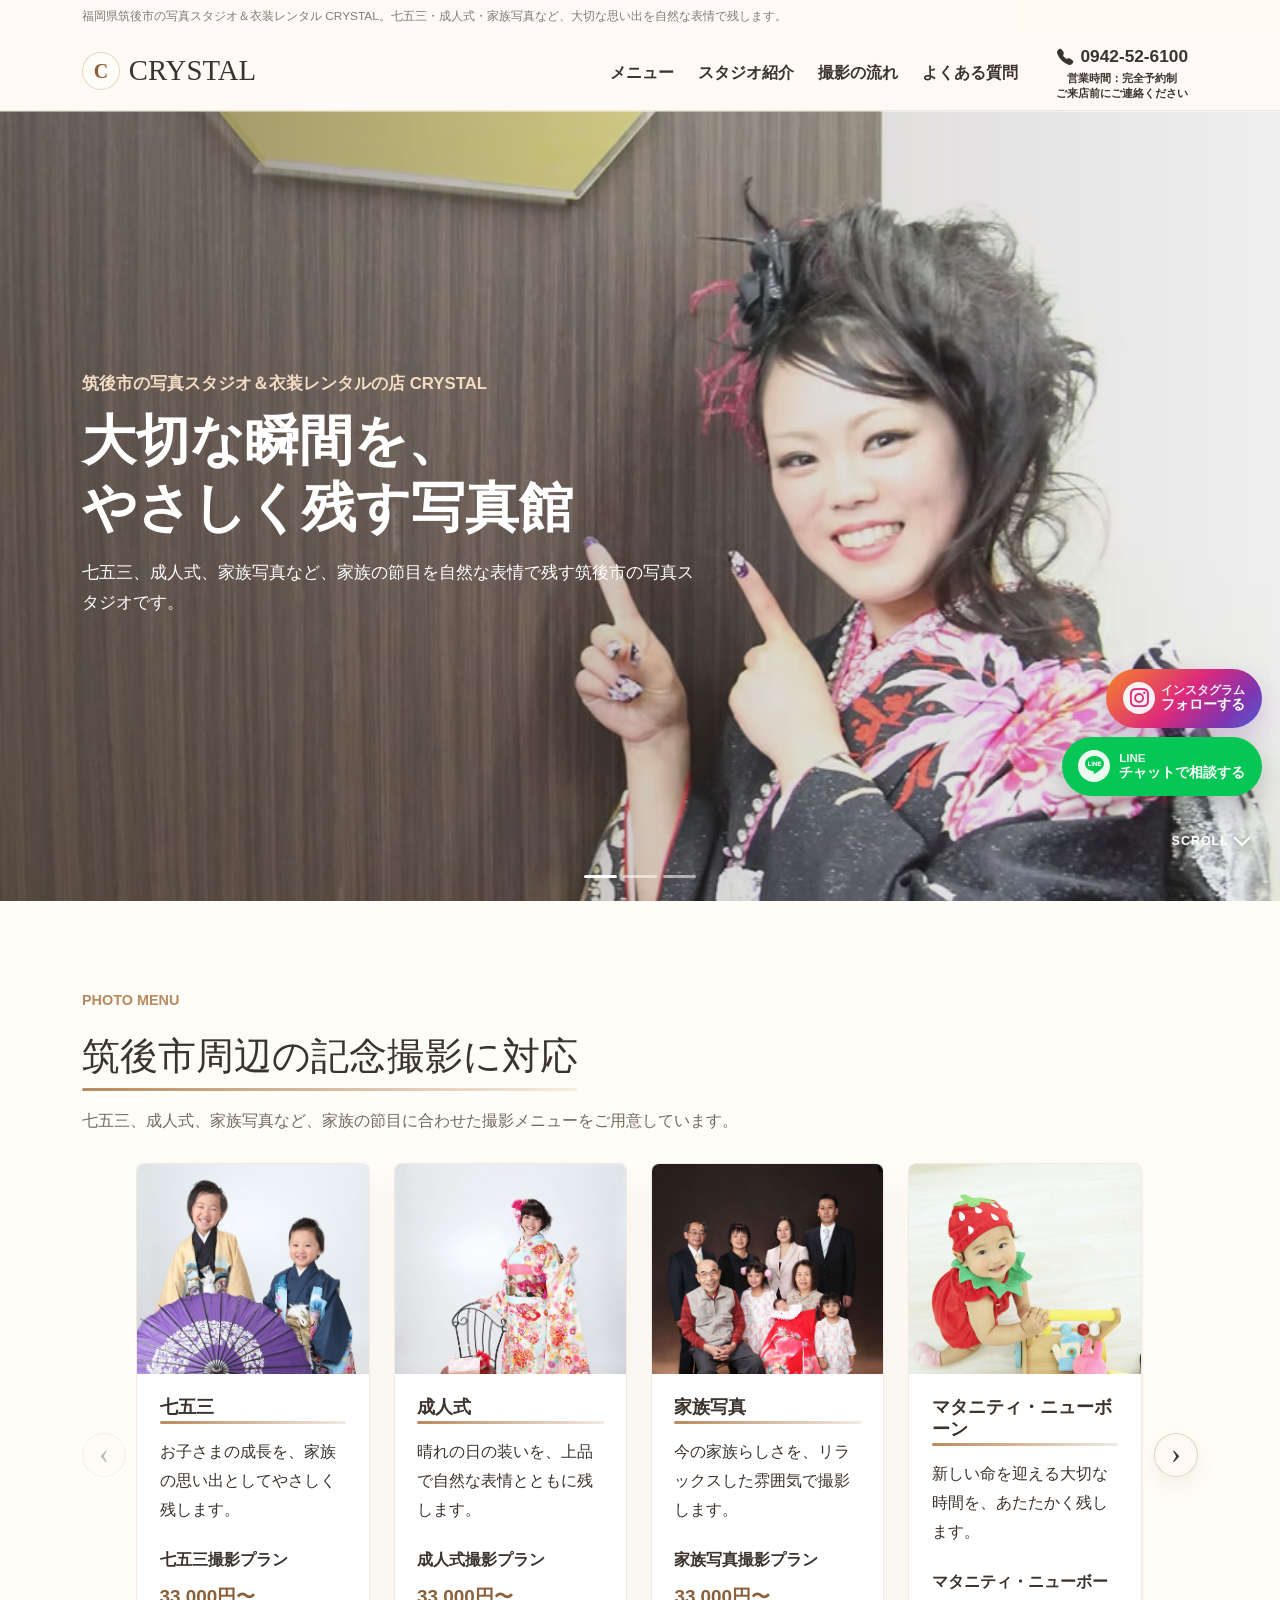
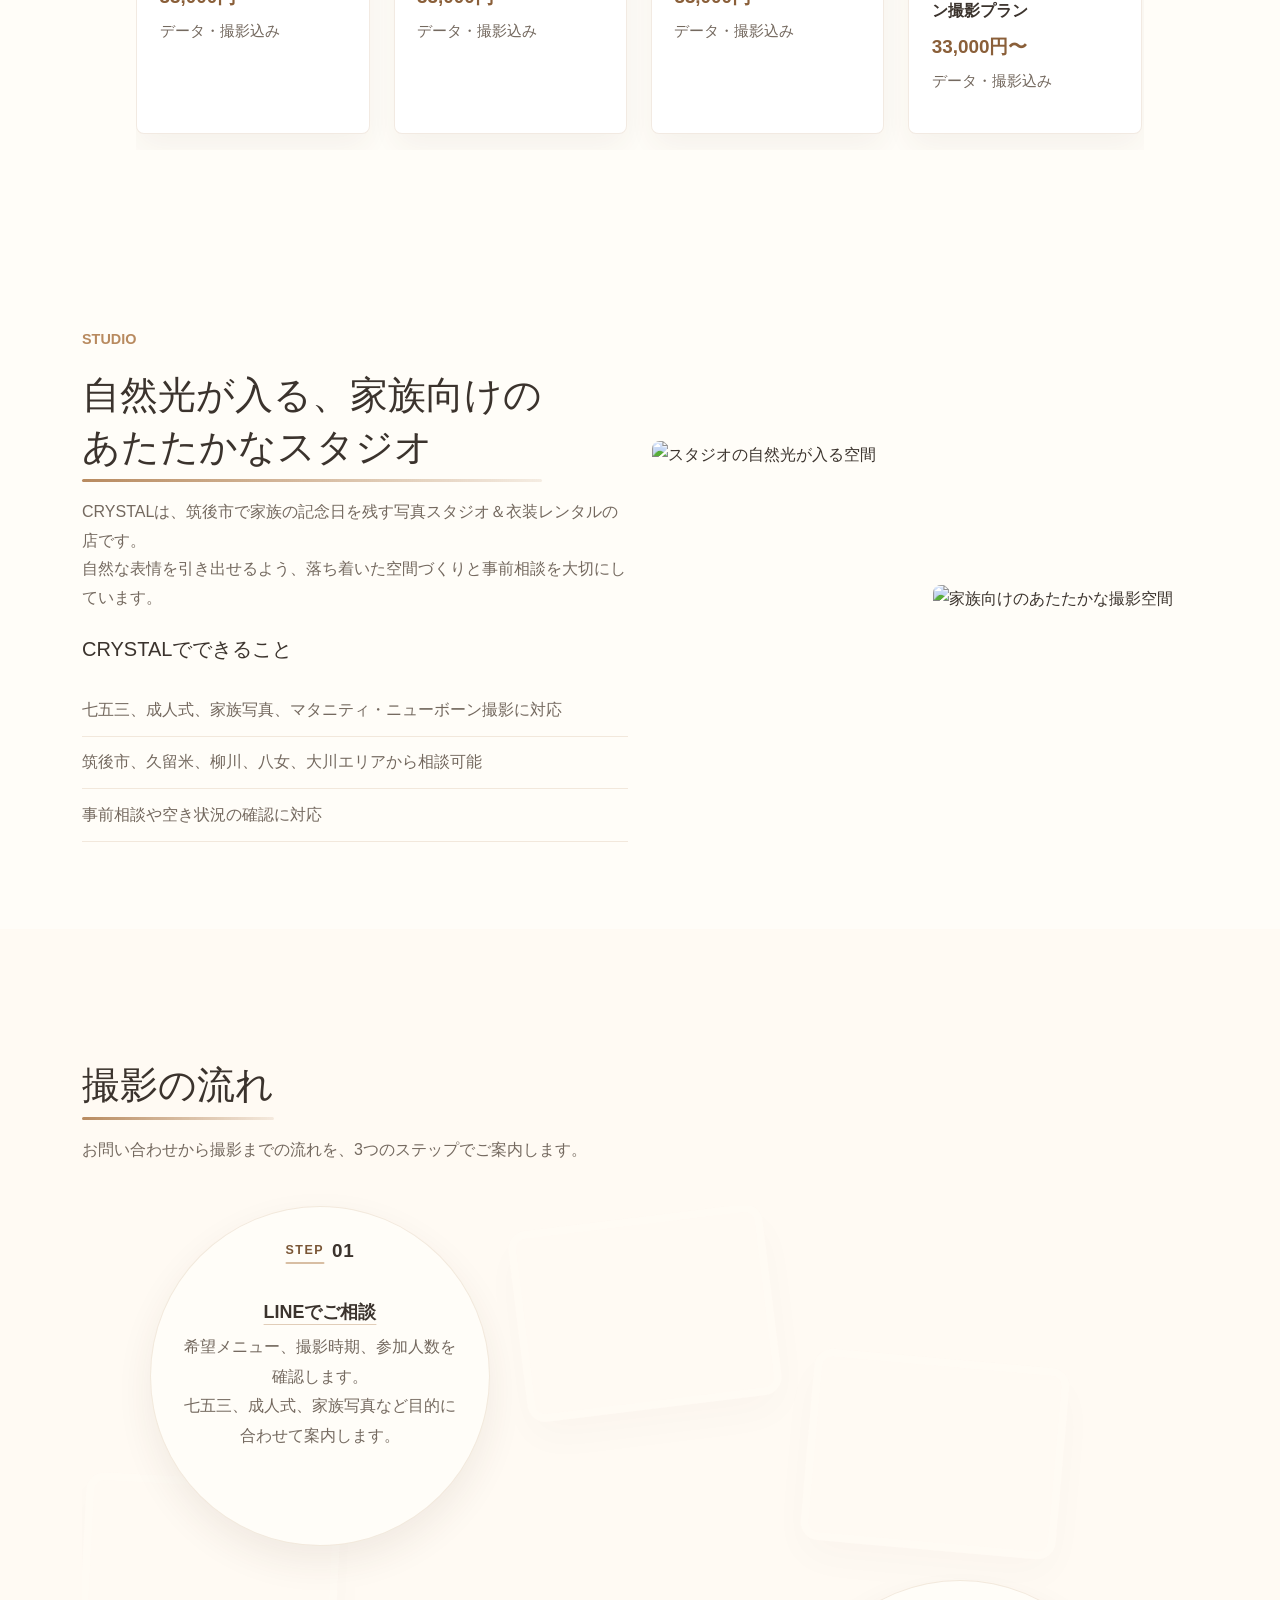
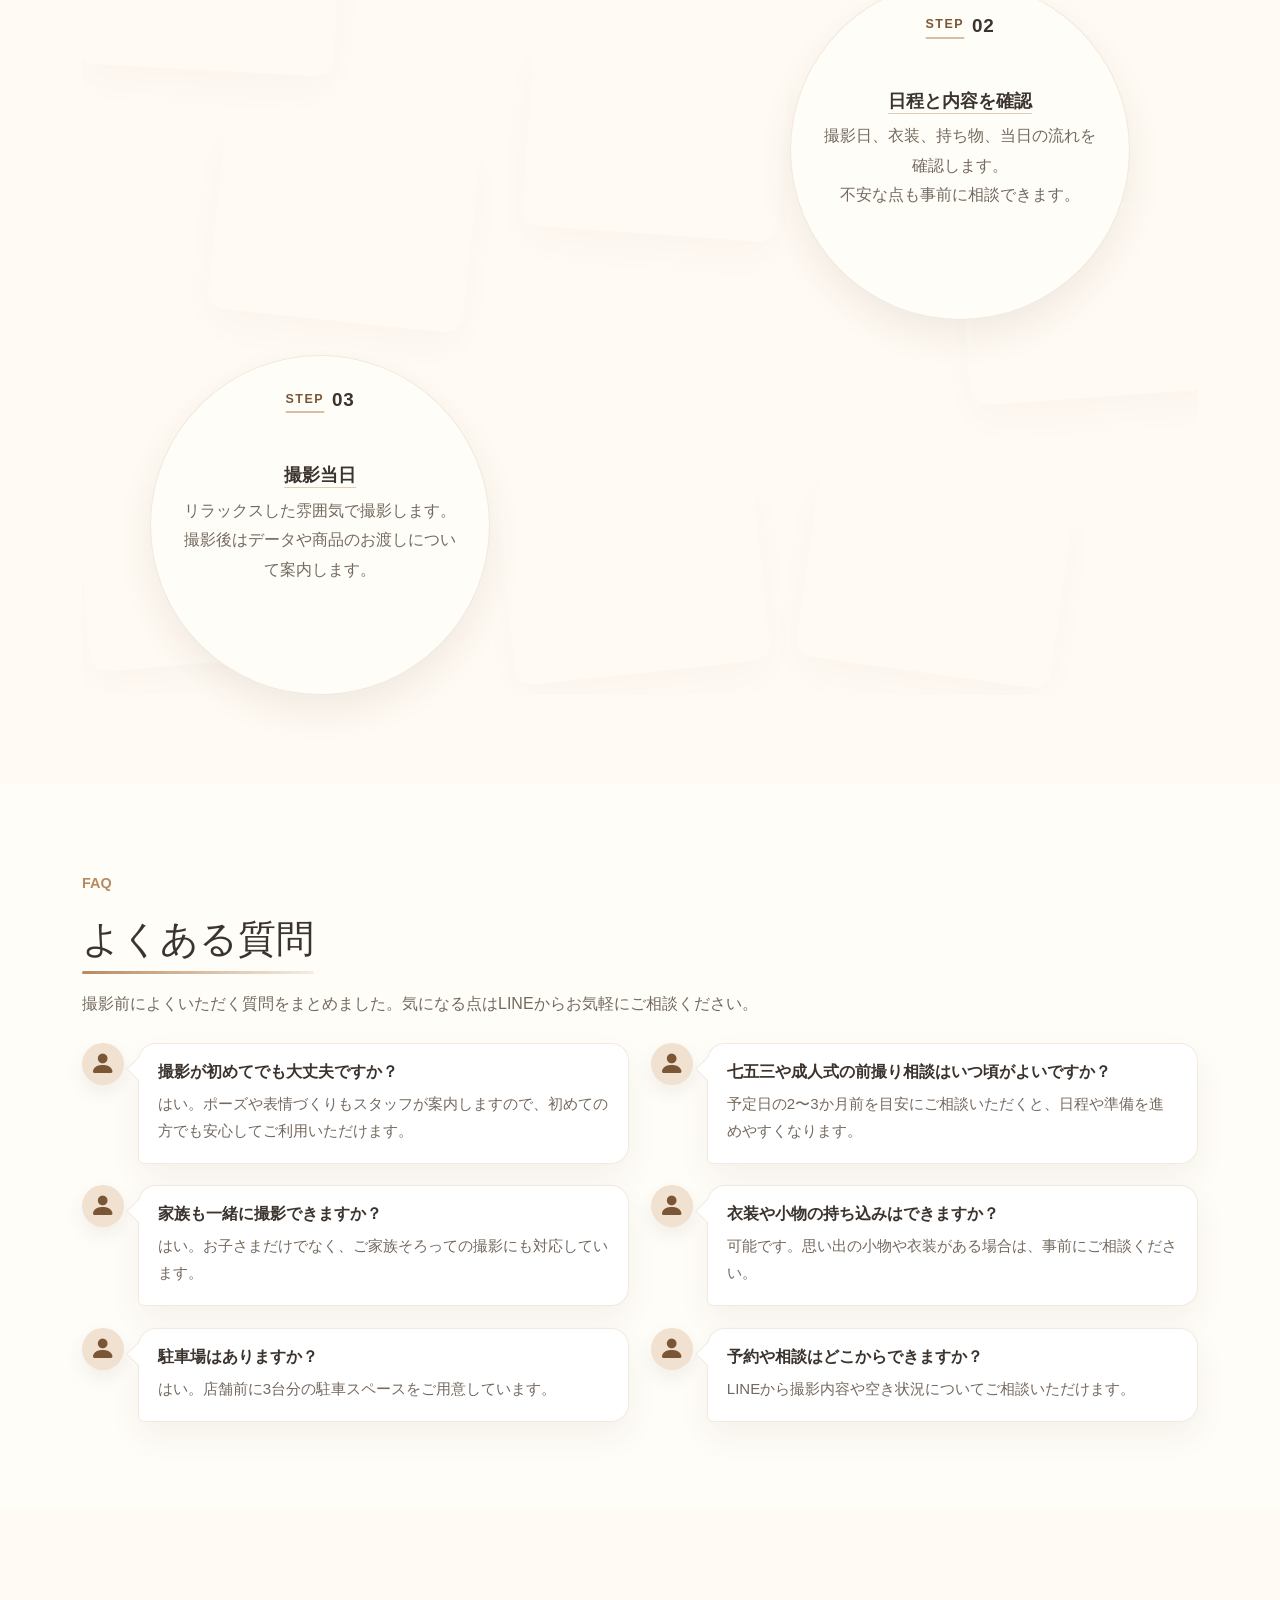
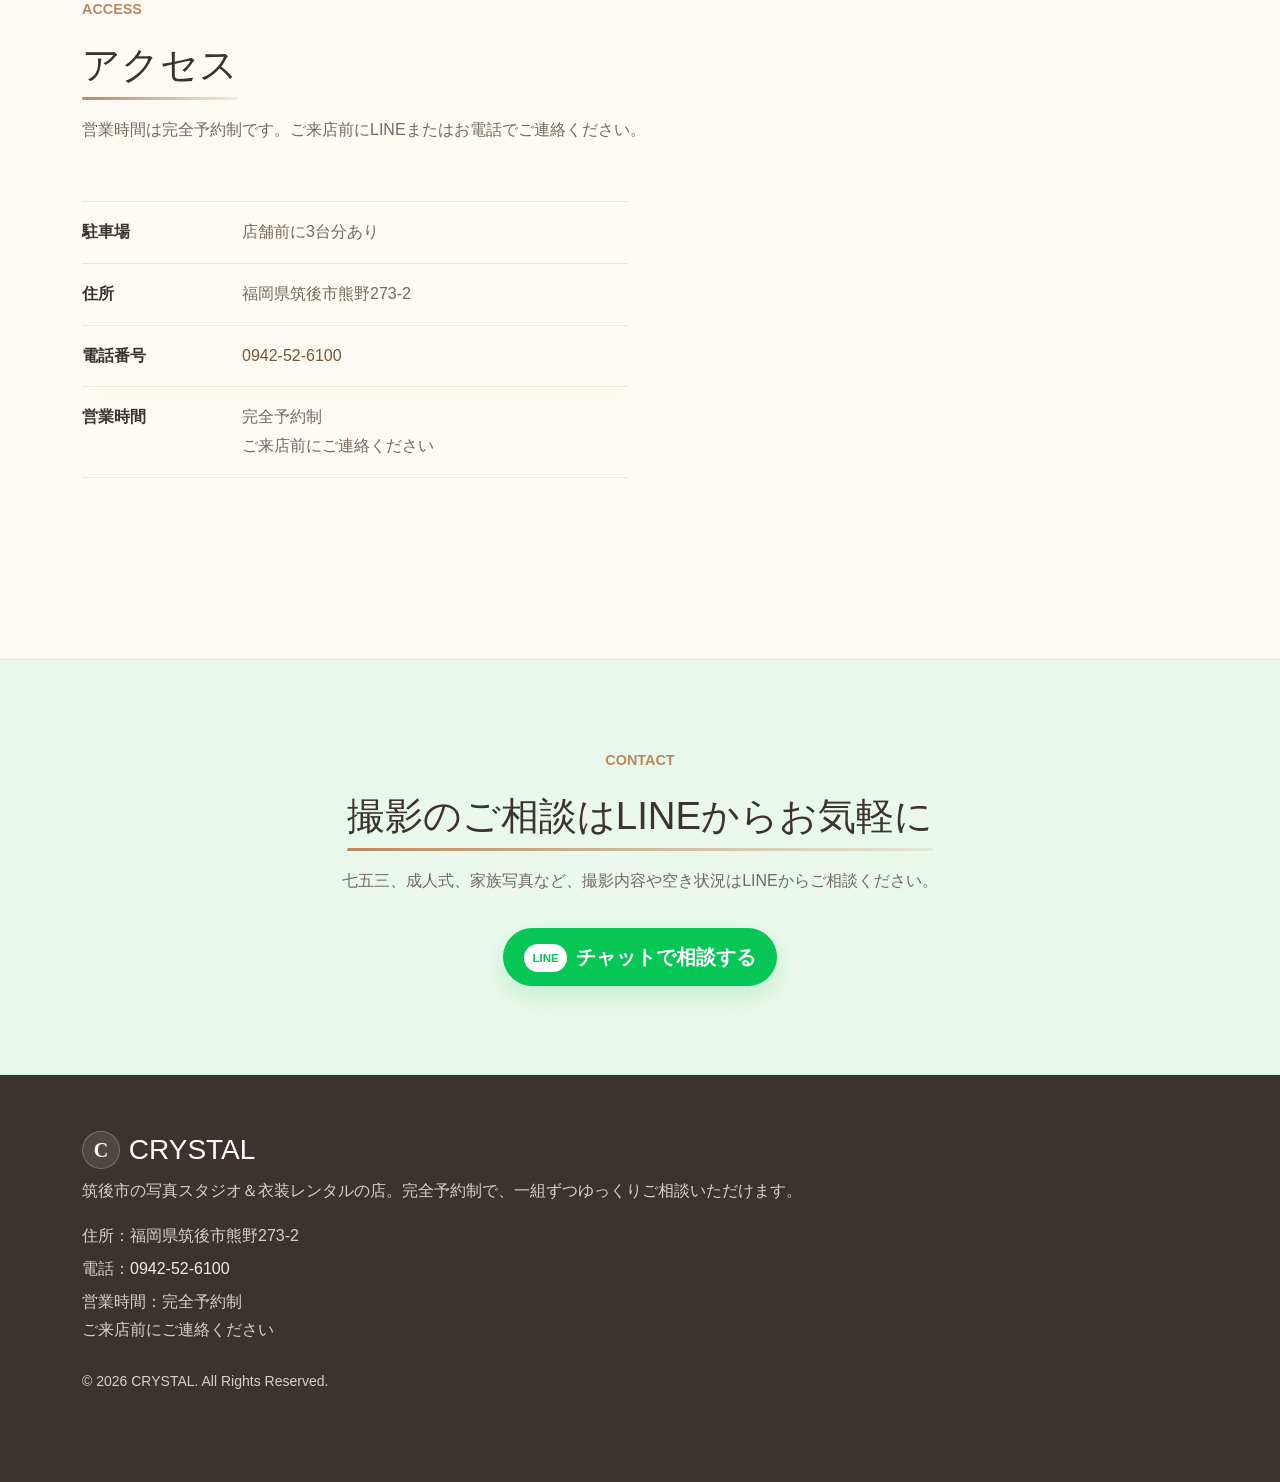
==== commit 8f6a0664: "ディスクリプション修正" ====
--- a/index.html
+++ b/index.html
@@ -6,17 +6,16 @@
   <meta name="viewport" content="width=device-width, initial-scale=1">
   <title>CRYSTAL｜筑後市の写真スタジオ＆衣装レンタルの店</title>
   <meta name="description"
-    content="CRYSTALは筑後市熊野273-2にある写真スタジオ＆衣装レンタルの店です。完全予約制で、七五三、成人式、家族写真、マタニティ・ニューボーンなど大切な記念撮影のご相談をLINEで受け付けています。">
+    content="CRYSTALは筑後市にある写真スタジオ＆衣装レンタルの店です。完全予約制で、七五三、成人式、家族写真、マタニティ・ニューボーンなど大切な記念撮影のご相談をLINEで受け付けています。">
   <meta name="keywords" content="筑後市 写真館, 筑後 七五三 写真, 筑後 家族写真, 久留米 写真館, 柳川 写真館, 八女 写真館, 大川 写真館">
   <meta name="robots" content="index,follow">
   <meta property="og:type" content="website">
   <meta property="og:title" content="CRYSTAL｜筑後市の写真スタジオ＆衣装レンタルの店">
-  <meta property="og:description" content="筑後市熊野273-2の写真スタジオ＆衣装レンタルの店CRYSTAL。完全予約制で、七五三・成人式・家族写真など大切な思い出を自然な表情で残します。">
-  <meta property="og:image"
-    content="https://images.unsplash.com/photo-1511895426328-dc8714191300?auto=format&fit=crop&w=1200&q=80">
+  <meta property="og:description" content="筑後市の写真スタジオ＆衣装レンタルの店CRYSTAL。完全予約制で、七五三・成人式・家族写真など大切な思い出を自然な表情で残します。">
+  <meta property="og:image" content="images/top用.avif">
   <meta property="og:site_name" content="CRYSTAL">
   <meta name="twitter:card" content="summary_large_image">
-  <meta name="twitter:description" content="筑後市熊野273-2の写真スタジオ＆衣装レンタルの店CRYSTAL。完全予約制で、七五三・成人式・家族写真など大切な思い出を自然な表情で残します。">
+  <meta name="twitter:description" content="筑後市の写真スタジオ＆衣装レンタルの店CRYSTAL。完全予約制で、七五三・成人式・家族写真など大切な思い出を自然な表情で残します。">
   <link rel="preconnect" href="https://cdn.jsdelivr.net">
   <link rel="preconnect" href="https://images.unsplash.com">
   <link href="https://cdn.jsdelivr.net/npm/bootstrap@5.3.3/dist/css/bootstrap.min.css" rel="stylesheet">
@@ -27,8 +26,8 @@
     "@context": "https://schema.org",
     "@type": "LocalBusiness",
     "name": "CRYSTAL",
-    "description": "筑後市熊野273-2で七五三、成人式、家族写真、マタニティ・ニューボーン撮影に対応する完全予約制の写真スタジオ＆衣装レンタルの店です。",
-    "image": "https://images.unsplash.com/photo-1511895426328-dc8714191300?auto=format&fit=crop&w=1200&q=80",
+    "description": "筑後市で七五三、成人式、家族写真、マタニティ・ニューボーン撮影に対応する完全予約制の写真スタジオ＆衣装レンタルの店です。",
+    "image": "images/top用.avif",
     "address": {
       "@type": "PostalAddress",
       "streetAddress": "熊野273-2",
@@ -88,7 +87,8 @@
                   aria-hidden="true"></i><span class="fixed-cta-text"><span class="fixed-cta-label">LINE</span><span
                     class="fixed-cta-action">チャットで相談する</span></span></a></li>
             <li class="nav-item nav-phone-wrap">
-              <a class="nav-link nav-phone" href="tel:0942526100"><i class="bi bi-telephone-fill phone-icon" aria-hidden="true"></i>0942-52-6100</a>
+              <a class="nav-link nav-phone" href="tel:0942526100"><i class="bi bi-telephone-fill phone-icon"
+                  aria-hidden="true"></i>0942-52-6100</a>
               <span class="nav-hours">営業時間：完全予約制<br>ご来店前にご連絡ください</span>
             </li>
           </ul>
@@ -123,7 +123,7 @@
         <div class="container">
           <p class="eyebrow mb-2">筑後市の写真スタジオ＆衣装レンタルの店 CRYSTAL</p>
           <h1 id="main-heading">大切な瞬間を、<br>やさしく残す写真館</h1>
-          <p class="mt-3 mb-4">七五三、成人式、家族写真など、家族の節目を自然な表情で残す筑後市熊野の写真スタジオです。</p>
+          <p class="mt-3 mb-4">七五三、成人式、家族写真など、家族の節目を自然な表情で残す筑後市の写真スタジオです。</p>
         </div>
       </div>
       <a class="scroll-cue" href="#menu" aria-label="メニューへスクロール">SCROLL<span aria-hidden="true"></span></a>
@@ -211,8 +211,7 @@
             </div>
             <div class="menu-slide">
               <article class="card-soft menu-card">
-                <img class="img-position-center" src="images/誕生日.avif" alt="プロフィールの画像"
-                  loading="lazy">
+                <img class="img-position-center" src="images/誕生日.avif" alt="プロフィールの画像" loading="lazy">
                 <div class="card-body">
                   <h3>プロフィール</h3>
                   <p>仕事や活動に使いやすい自然なプロフィール写真を撮影します。</p>
@@ -234,7 +233,7 @@
           <div class="col-lg-6 fade-up">
             <p class="eyebrow">STUDIO</p>
             <h2 id="studio-heading" class="section-title">自然光が入る、家族向けの<br>あたたかなスタジオ</h2>
-            <p class="lead-text">CRYSTALは、筑後市熊野で家族の記念日を残す写真スタジオ＆衣装レンタルの店です。<br>自然な表情を引き出せるよう、落ち着いた空間づくりと事前相談を大切にしています。
+            <p class="lead-text">CRYSTALは、筑後市で家族の記念日を残す写真スタジオ＆衣装レンタルの店です。<br>自然な表情を引き出せるよう、落ち着いた空間づくりと事前相談を大切にしています。
             </p>
             <h3 class="h5 mt-4">CRYSTALでできること</h3>
             <ul class="fact-list">
@@ -401,7 +400,7 @@
         <div class="col-lg-12 footer-info">
           <h2 id="footer-heading" class="h3 footer-brand"><span class="brand-mark" aria-hidden="true">C</span>CRYSTAL
           </h2>
-          <p>筑後市熊野273-2の写真スタジオ＆衣装レンタルの店。完全予約制で、一組ずつゆっくりご相談いただけます。</p>
+          <p>筑後市の写真スタジオ＆衣装レンタルの店。完全予約制で、一組ずつゆっくりご相談いただけます。</p>
           <p class="mb-1">住所：福岡県筑後市熊野273-2</p>
           <p class="mb-1">電話：<a href="tel:0942526100">0942-52-6100</a></p>
           <p class="mb-0">営業時間：完全予約制<br>ご来店前にご連絡ください</p>
@@ -423,4 +422,4 @@
   <script src="js/main.js"></script>
 </body>
 
-</html>
+</html>
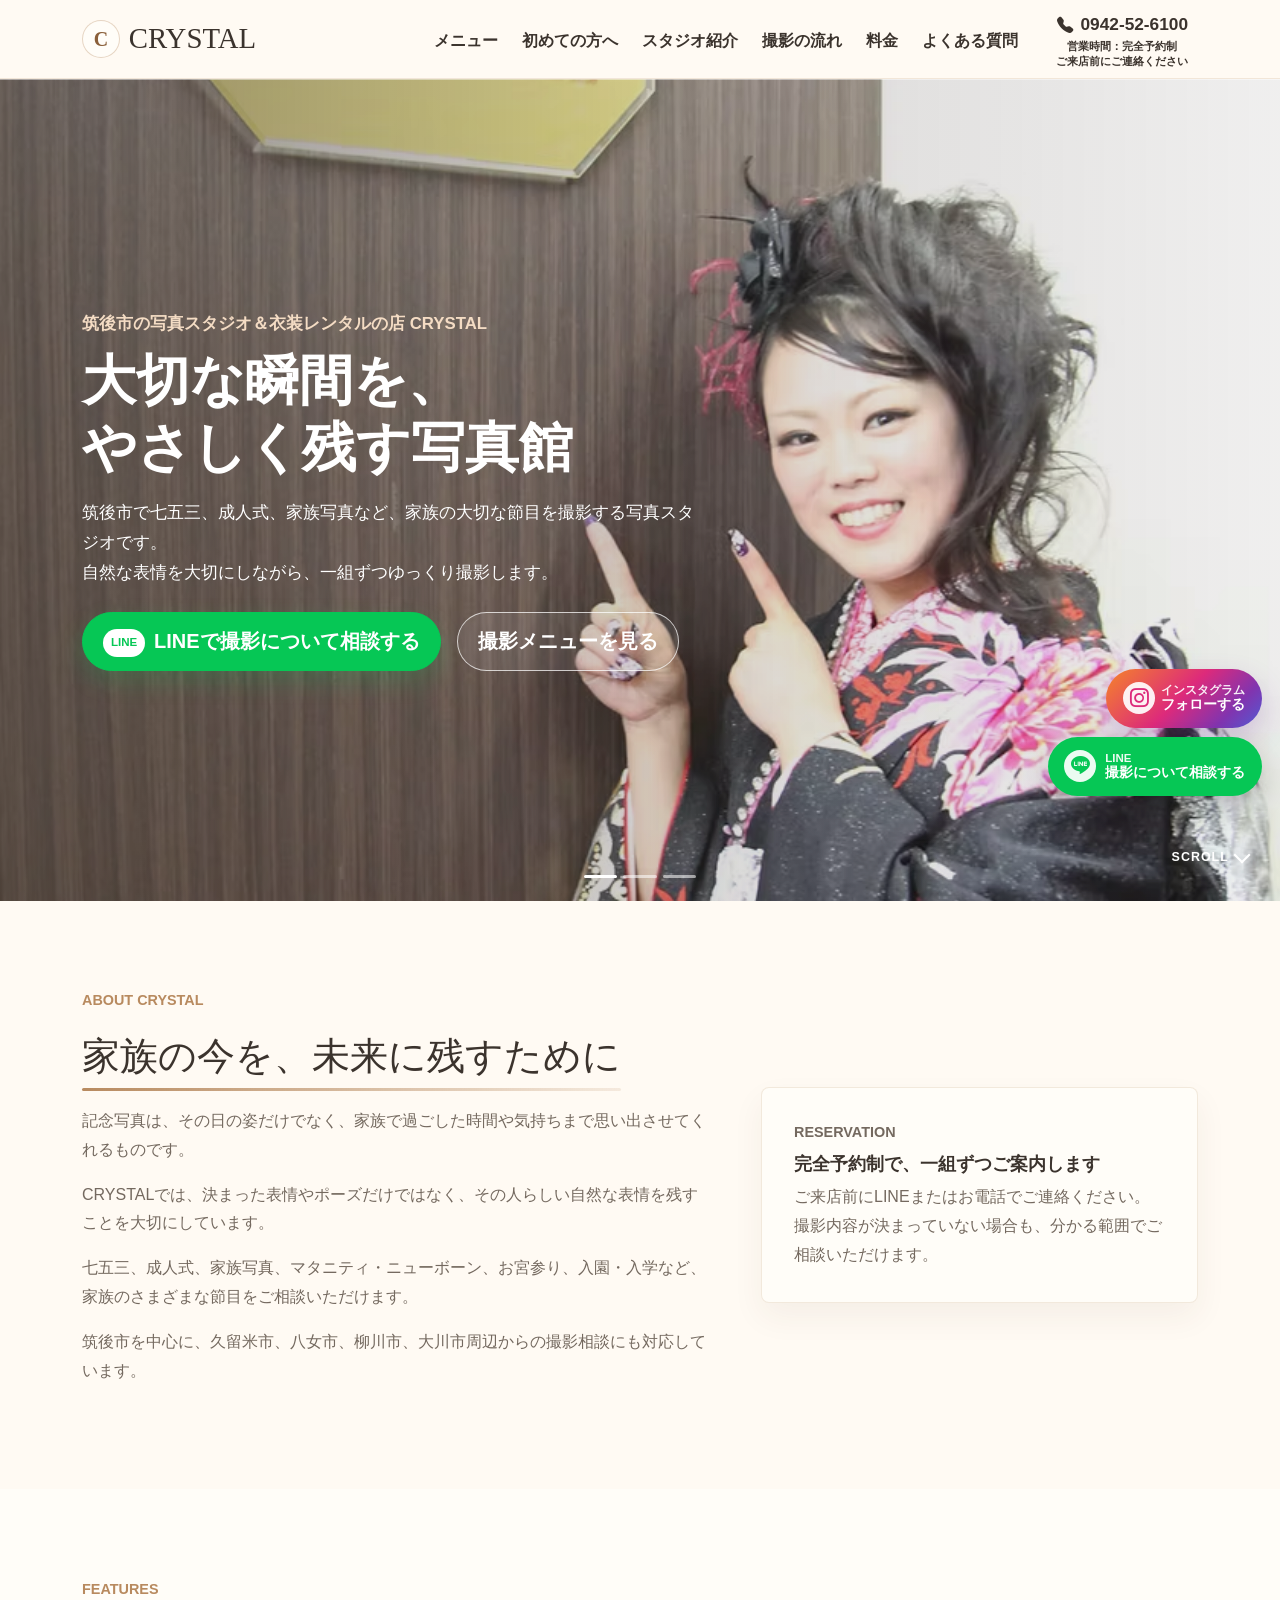
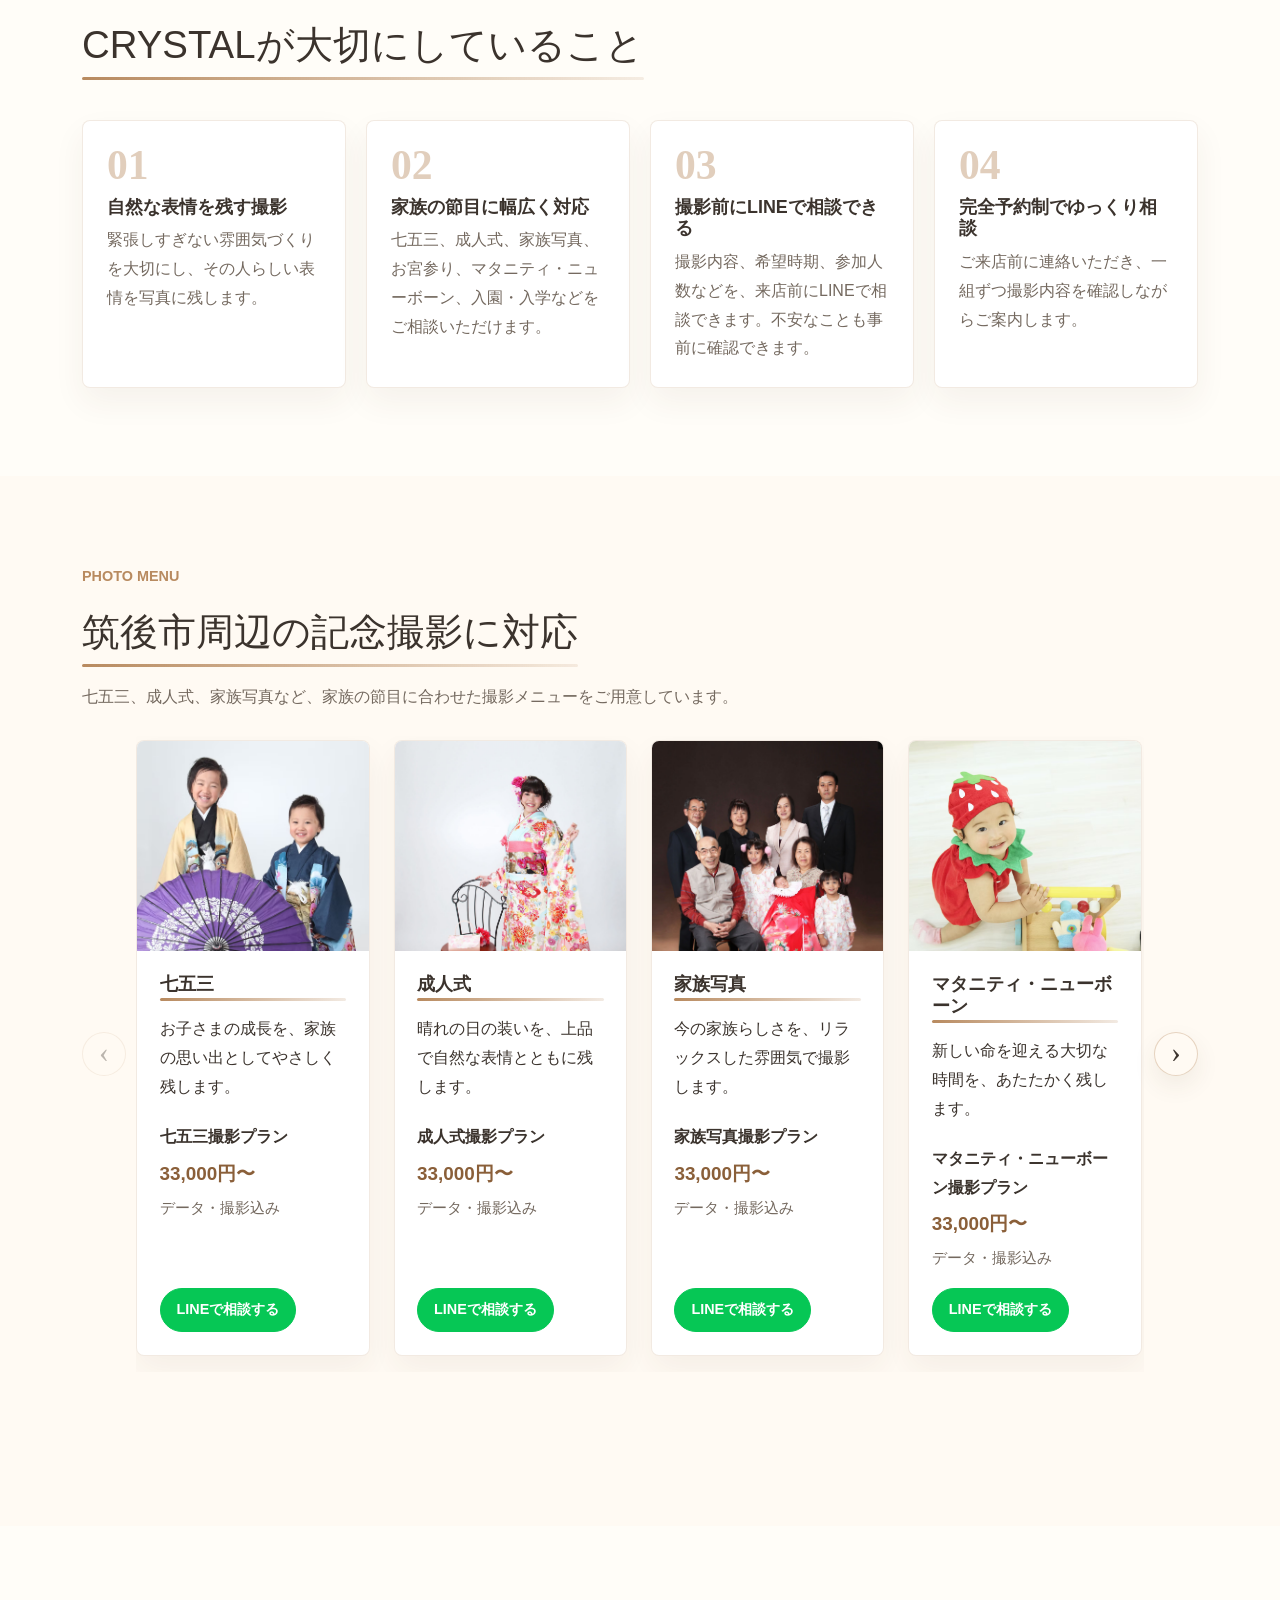
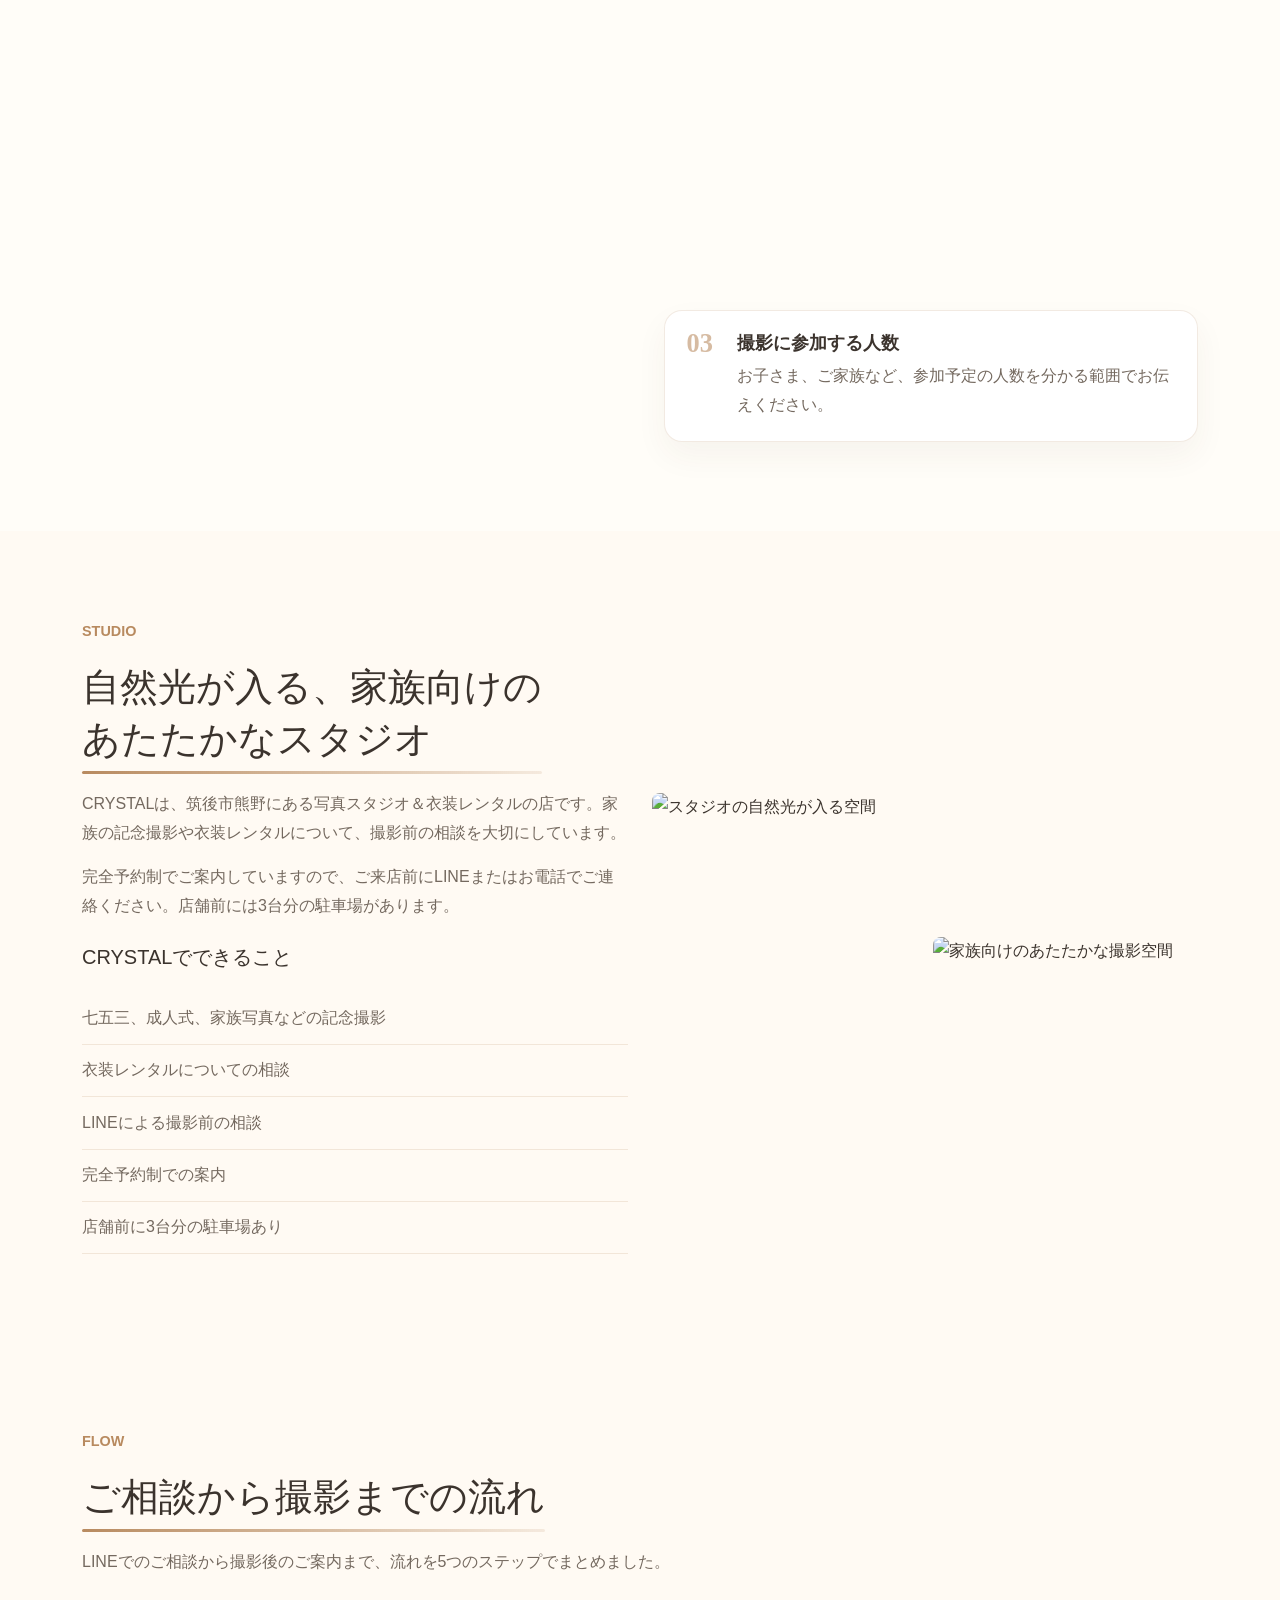
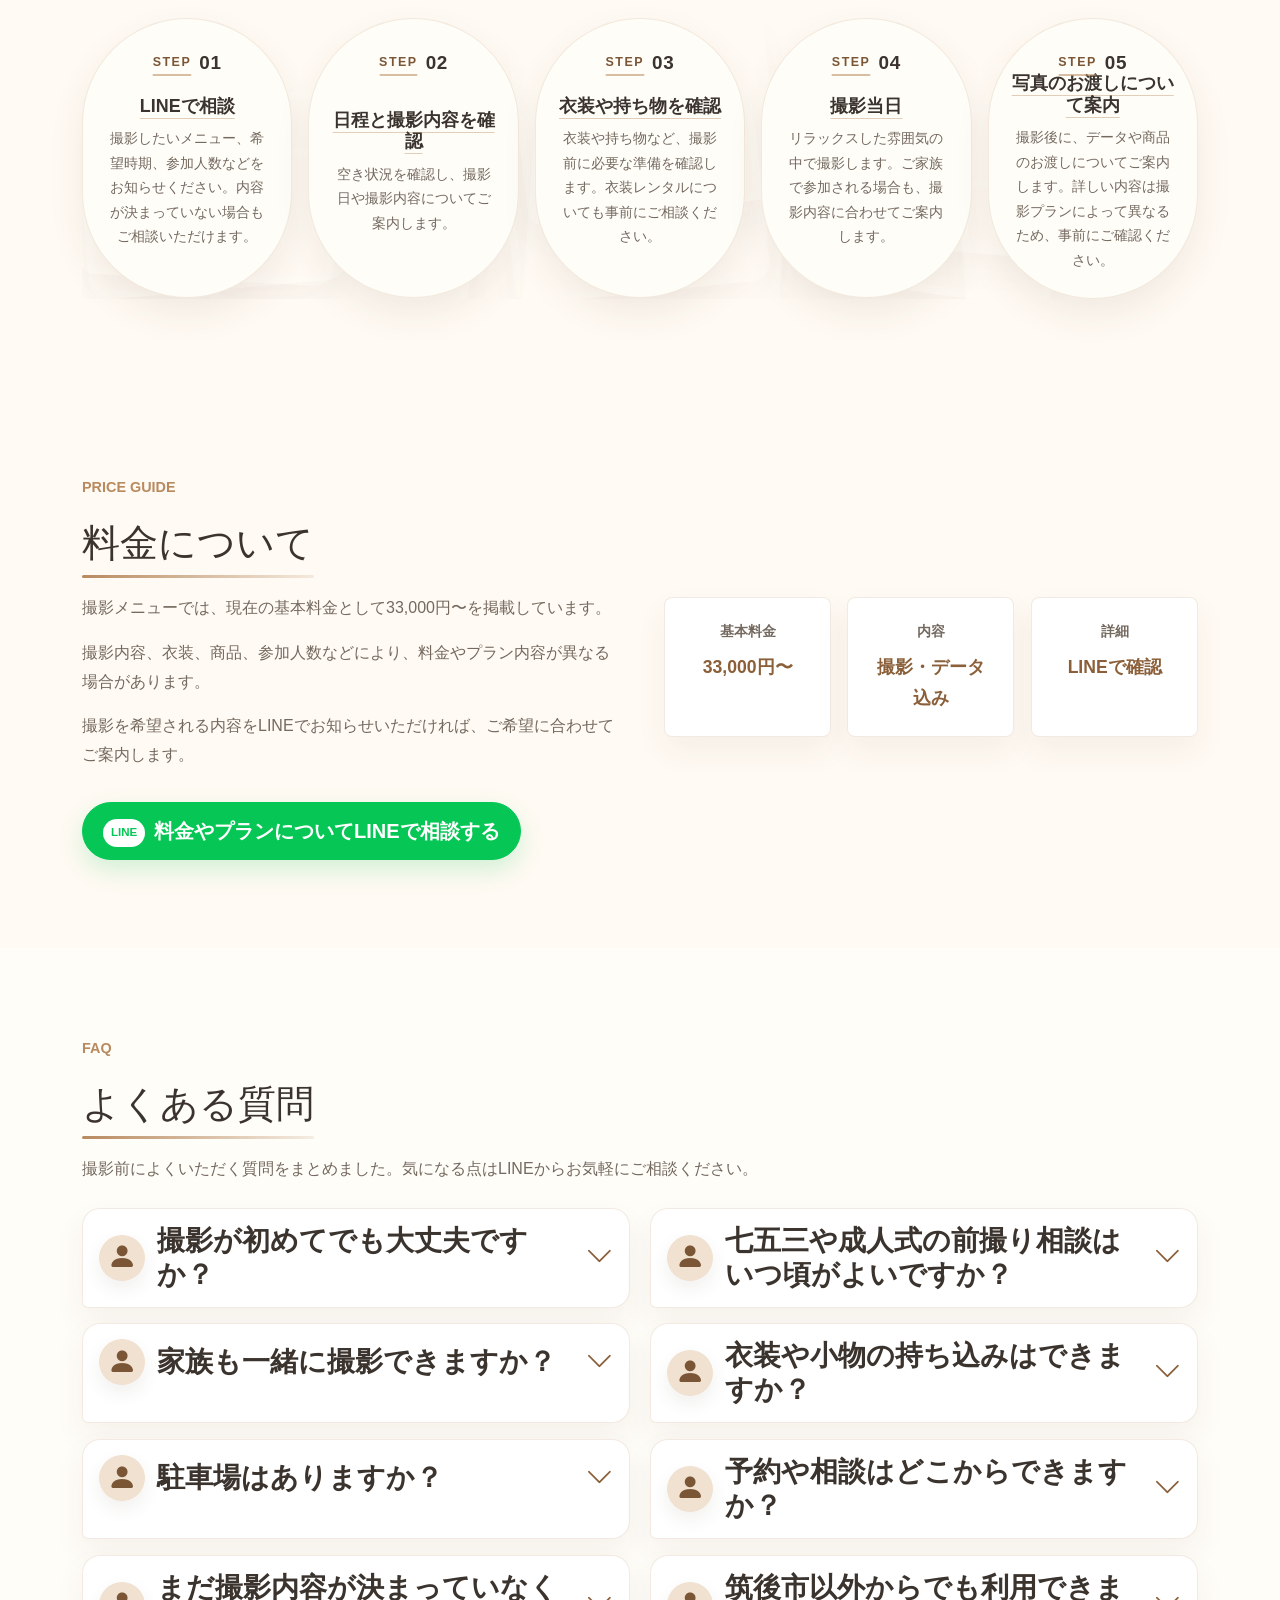
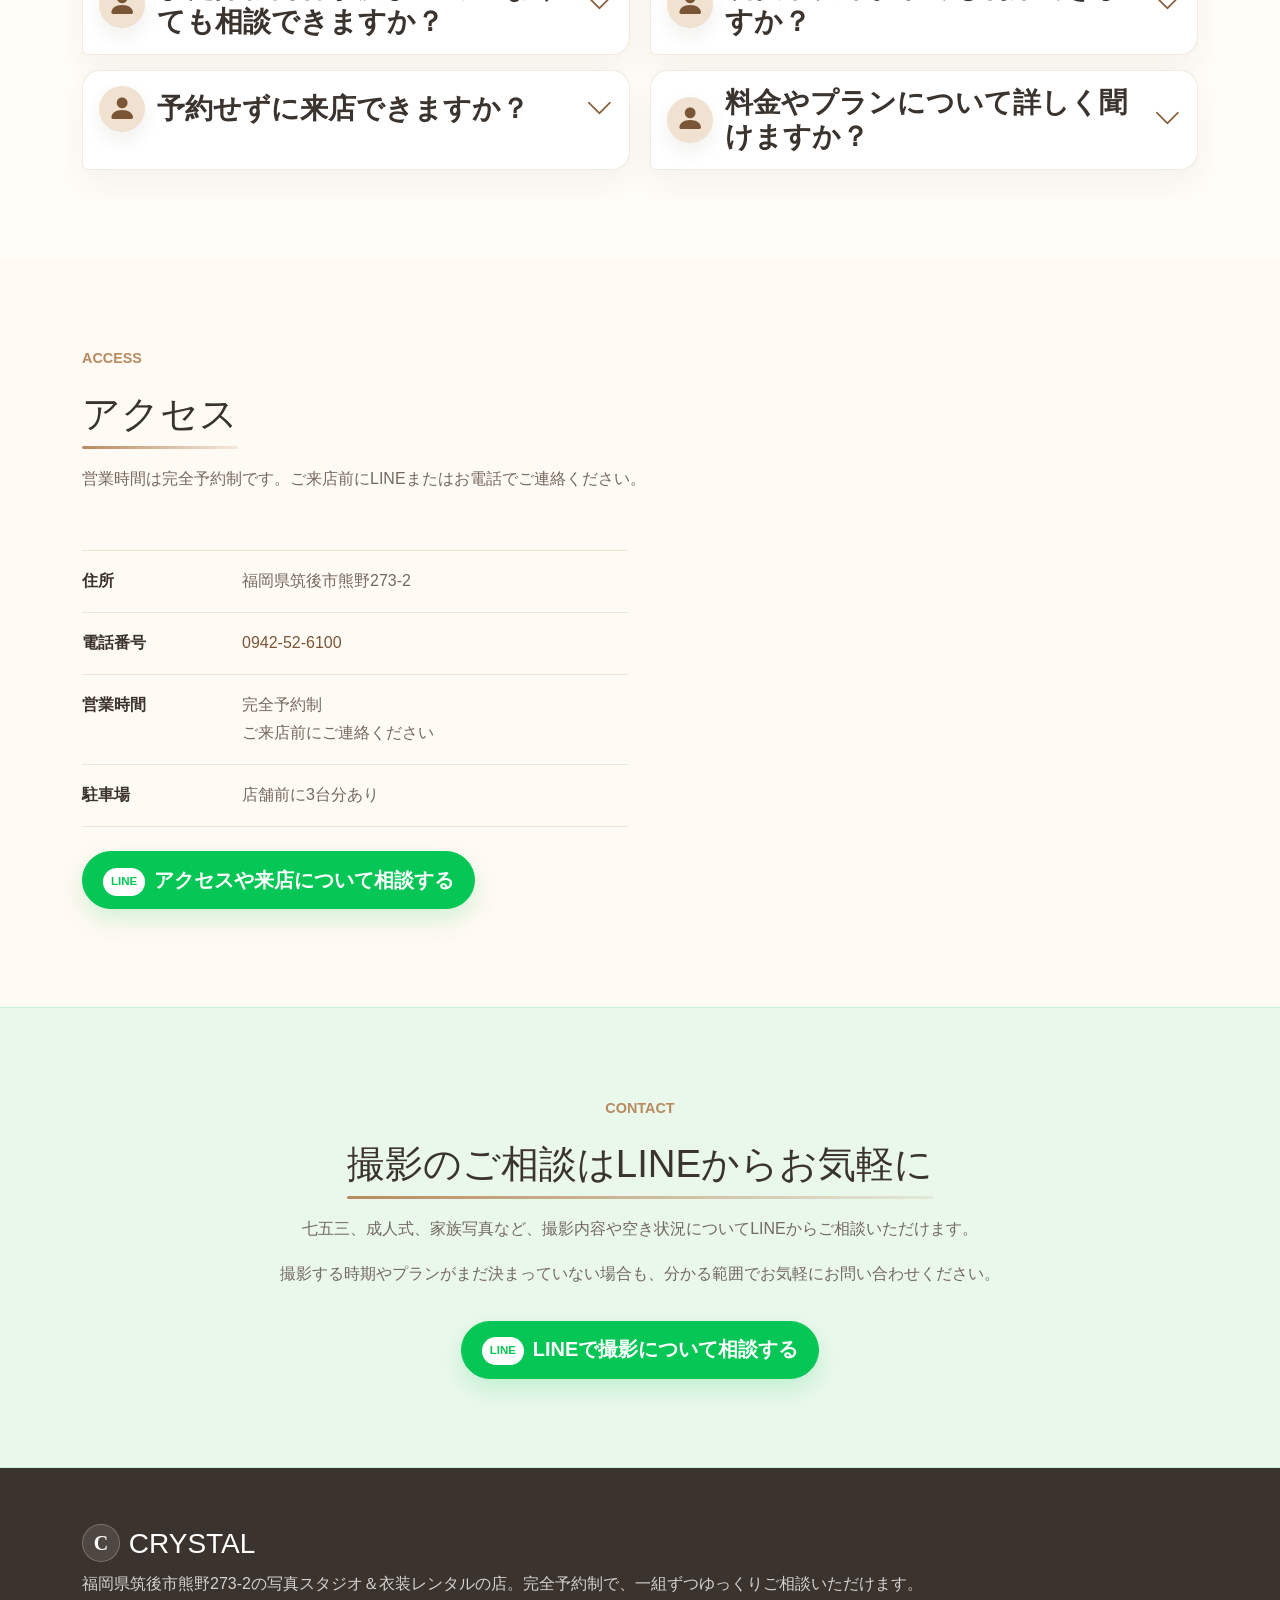
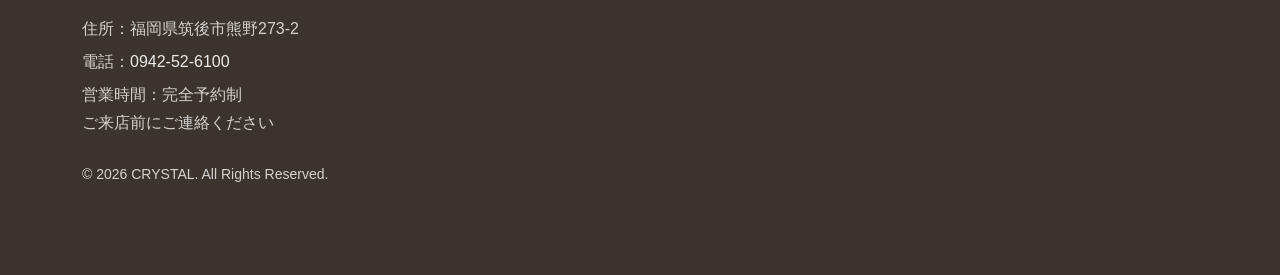
==== commit 235dc283: "gpt全投げ指示書反映" ====
--- a/index.html
+++ b/index.html
@@ -6,49 +6,2366 @@
   <meta name="viewport" content="width=device-width, initial-scale=1">
   <title>CRYSTAL｜筑後市の写真スタジオ＆衣装レンタルの店</title>
   <meta name="description"
-    content="CRYSTALは筑後市にある写真スタジオ＆衣装レンタルの店です。完全予約制で、七五三、成人式、家族写真、マタニティ・ニューボーンなど大切な記念撮影のご相談をLINEで受け付けています。">
+    content="福岡県筑後市の写真スタジオ＆衣装レンタルの店CRYSTAL。七五三、成人式、家族写真、マタニティ・ニューボーン、お宮参りなど、家族の大切な節目を自然な表情で残します。撮影相談はLINEから受け付けています。">
   <meta name="keywords" content="筑後市 写真館, 筑後 七五三 写真, 筑後 家族写真, 久留米 写真館, 柳川 写真館, 八女 写真館, 大川 写真館">
   <meta name="robots" content="index,follow">
+  <link rel="canonical" href="https://kdgnanbu.github.io/CRYSTAL/">
   <meta property="og:type" content="website">
   <meta property="og:title" content="CRYSTAL｜筑後市の写真スタジオ＆衣装レンタルの店">
-  <meta property="og:description" content="筑後市の写真スタジオ＆衣装レンタルの店CRYSTAL。完全予約制で、七五三・成人式・家族写真など大切な思い出を自然な表情で残します。">
-  <meta property="og:image" content="images/top用.avif">
+  <meta property="og:description" content="福岡県筑後市の写真スタジオ＆衣装レンタルの店CRYSTAL。七五三、成人式、家族写真など家族の大切な節目を自然な表情で残します。">
+  <meta property="og:image"
+    content="https://kdgnanbu.github.io/CRYSTAL/images/top用.avif">
   <meta property="og:site_name" content="CRYSTAL">
   <meta name="twitter:card" content="summary_large_image">
-  <meta name="twitter:description" content="筑後市の写真スタジオ＆衣装レンタルの店CRYSTAL。完全予約制で、七五三・成人式・家族写真など大切な思い出を自然な表情で残します。">
+  <meta name="twitter:image" content="https://kdgnanbu.github.io/CRYSTAL/images/top用.avif">
+  <meta name="twitter:description" content="福岡県筑後市の写真スタジオ＆衣装レンタルの店CRYSTAL。撮影相談はLINEから受け付けています。">
   <link rel="preconnect" href="https://cdn.jsdelivr.net">
   <link rel="preconnect" href="https://images.unsplash.com">
   <link href="https://cdn.jsdelivr.net/npm/bootstrap@5.3.3/dist/css/bootstrap.min.css" rel="stylesheet">
   <link href="https://cdn.jsdelivr.net/npm/bootstrap-icons@1.11.3/font/bootstrap-icons.min.css" rel="stylesheet">
-  <link href="css/style.css" rel="stylesheet">
+  <style>
+    :root {
+      --base: #fffaf3;
+      --paper: #fff;
+      --ink: #3b332d;
+      --muted: #74695f;
+      --line: #06c755;
+      --line-hover: #05b54d;
+      --instagram: linear-gradient(135deg, #f58529, #dd2a7b 48%, #8134af 78%, #515bd4);
+      --sand: #eadfcf;
+      --accent: #b88a5f
+    }
+
+    * {
+      box-sizing: border-box
+    }
+
+    html {
+      scroll-behavior: smooth;
+      overflow-x: hidden
+    }
+
+    body {
+      margin: 0;
+      background: var(--base);
+      color: var(--ink);
+      font-family: -apple-system, BlinkMacSystemFont, "Hiragino Kaku Gothic ProN", "Yu Gothic", Meiryo, sans-serif;
+      line-height: 1.8;
+      overflow-x: hidden
+    }
+
+    a {
+      color: inherit;
+      text-decoration: none
+    }
+
+    img {
+      max-width: 100%;
+      display: block
+    }
+
+    .mt-6 {
+      margin-top: 5rem;
+    }
+
+    .mt-7 {
+      margin-top: 9rem;
+    }
+
+    .navbar {
+      position: relative;
+      z-index: 1051;
+      background: rgba(255, 250, 243, .94);
+      backdrop-filter: blur(10px);
+      border-bottom: 1px solid rgba(184, 138, 95, .16)
+    }
+
+    header.sticky-top {
+      position: fixed;
+      top: var(--header-offset, var(--lead-height, 0px));
+      left: 0;
+      right: 0;
+      width: 100%;
+      z-index: 1050
+    }
+
+    main {
+      padding-top: var(--header-height, 73px)
+    }
+
+    .navbar>.container {
+      padding-right: 12px
+    }
+
+    .navbar-brand {
+      font-family: Georgia, serif;
+      font-size: 1.8rem;
+      color: var(--ink)
+    }
+
+    .navbar-toggler {
+      position: relative;
+      flex: 0 0 44px;
+      width: 44px;
+      height: 44px;
+      margin-right: 0;
+      padding: 0;
+      border: 1px solid rgba(184, 138, 95, .28);
+      border-radius: 8px
+    }
+
+    .navbar-toggler:focus {
+      box-shadow: none
+    }
+
+    .navbar-toggler-icon {
+      position: absolute;
+      inset: 0;
+      margin: auto;
+      width: 22px;
+      height: 2px;
+      background: var(--ink);
+      background-image: none;
+      border-radius: 999px;
+      transition: background .2s ease
+    }
+
+    .navbar-toggler-icon::before,
+    .navbar-toggler-icon::after {
+      content: "";
+      position: absolute;
+      left: 0;
+      width: 22px;
+      height: 2px;
+      background: var(--ink);
+      border-radius: 999px;
+      transition: transform .2s ease, top .2s ease
+    }
+
+    .navbar-toggler-icon::before {
+      top: -7px
+    }
+
+    .navbar-toggler-icon::after {
+      top: 7px
+    }
+
+    .navbar-toggler[aria-expanded="true"] .navbar-toggler-icon {
+      background: transparent
+    }
+
+    .navbar-toggler[aria-expanded="true"] .navbar-toggler-icon::before {
+      top: 0;
+      transform: rotate(45deg)
+    }
+
+    .navbar-toggler[aria-expanded="true"] .navbar-toggler-icon::after {
+      top: 0;
+      transform: rotate(-45deg)
+    }
+
+    .nav-link {
+      position: relative;
+      color: var(--muted);
+      font-weight: 600
+    }
+
+    .nav-link::after {
+      content: "";
+      position: absolute;
+      left: .5rem;
+      right: .5rem;
+      bottom: .25rem;
+      height: 2px;
+      background: var(--accent);
+      border-radius: 999px;
+      transform: scaleX(0);
+      transform-origin: left;
+      transition: transform .2s ease
+    }
+
+    .nav-link:hover {
+      color: var(--accent)
+    }
+
+    .nav-link:hover::after,
+    .nav-link:focus-visible::after {
+      transform: scaleX(1)
+    }
+
+    .btn-line {
+      background: var(--line);
+      border-color: var(--line);
+      color: #fff;
+      font-weight: 700;
+      border-radius: 999px;
+      padding: .8rem 1.25rem;
+      box-shadow: 0 10px 24px rgba(6, 199, 85, .18)
+    }
+
+    .btn-line:hover {
+      background: #05b54d;
+      border-color: #05b54d;
+      color: #fff
+    }
+
+    .line-mark {
+      display: inline-grid;
+      place-items: center;
+      min-width: 2.45rem;
+      min-height: 1.75rem;
+      margin-right: .55rem;
+      padding: .18rem .5rem;
+      border-radius: 999px;
+      background: #fff;
+      color: var(--line);
+      font-size: .72rem;
+      line-height: 1;
+      font-weight: 800;
+      vertical-align: middle
+    }
+
+    .hero {
+      position: relative;
+      height: calc(100svh - 73px);
+      min-height: 640px;
+      background: #ddd;
+      overflow: hidden
+    }
+
+    .hero .carousel,
+    .hero .carousel-inner,
+    .hero .carousel-item {
+      height: 100%
+    }
+
+    .hero .carousel-fade .carousel-item {
+      transition: opacity 1.15s ease-in-out
+    }
+
+    .hero img {
+      width: 100%;
+      height: 100%;
+      object-fit: cover
+    }
+
+    .hero::after {
+      content: "";
+      position: absolute;
+      inset: 0;
+      background: linear-gradient(90deg, rgba(59, 51, 45, .58), rgba(59, 51, 45, .18) 58%, rgba(59, 51, 45, .08));
+      z-index: 1;
+      pointer-events: none
+    }
+
+    .hero-copy {
+      position: absolute;
+      inset: 0;
+      z-index: 2;
+      display: flex;
+      align-items: center;
+      pointer-events: none
+    }
+
+    .hero-control {
+      z-index: 3;
+      width: 10%;
+      opacity: .72
+    }
+
+    .hero-control:hover {
+      opacity: 1
+    }
+
+    .hero-control .carousel-control-prev-icon,
+    .hero-control .carousel-control-next-icon {
+      width: 2.7rem;
+      height: 2.7rem;
+      padding: 1.25rem;
+      border-radius: 50%;
+      background-color: rgba(59, 51, 45, .38);
+      background-size: 48%
+    }
+
+    .carousel-indicators {
+      z-index: 3;
+      margin-bottom: 1.4rem
+    }
+
+    .carousel-indicators [data-bs-target] {
+      width: 2.1rem;
+      height: .22rem;
+      border: 0;
+      border-radius: 999px;
+      background-color: #fff;
+      opacity: .55
+    }
+
+    .carousel-indicators .active {
+      opacity: 1
+    }
+
+    .eyebrow {
+      color: var(--accent);
+      font-size: .9rem;
+      font-weight: 800
+    }
+
+    .hero .eyebrow {
+      color: #f4dcc4
+    }
+
+    .hero h1 {
+      max-width: 720px;
+      color: #fff;
+      font-size: clamp(2rem, 4.2vw, 4.4rem);
+      line-height: 1.25;
+      font-weight: 700
+    }
+
+    .hero p {
+      max-width: 620px;
+      color: #fff;
+      font-size: 1.05rem
+    }
+
+    .section {
+      padding: 88px 0
+    }
+
+    .section-title {
+      position: relative;
+      display: inline-block;
+      padding-bottom: .58rem;
+      font-size: clamp(1.75rem, 3vw, 2.55rem);
+      line-height: 1.35;
+      margin: 0 0 1rem
+    }
+
+    .section-title::after {
+      content: "";
+      position: absolute;
+      left: 0;
+      right: 0;
+      bottom: 0;
+      height: 3px;
+      background: linear-gradient(90deg, var(--accent), rgba(184, 138, 95, .14));
+      border-radius: 999px
+    }
+
+    .lead-text {
+      color: var(--muted);
+    }
+
+    .soft-band {
+      background: #fffdf8
+    }
+
+    .card-soft {
+      height: 100%;
+      background: var(--paper);
+      border: 1px solid rgba(184, 138, 95, .18);
+      border-radius: 8px;
+      box-shadow: 0 14px 32px rgba(80, 58, 38, .06);
+      overflow: hidden
+    }
+
+    .menu-card img {
+      width: 100%;
+      height: 210px;
+      object-fit: cover;
+      object-position: top center
+    }
+
+    .menu-card img.img-position-center {
+      object-position: center center
+    }
+
+    .menu-card .card-body {
+      padding: 1.4rem
+    }
+
+    .menu-card h3 {
+      position: relative;
+      display: inline-block;
+      font-size: 1.15rem;
+      margin-bottom: .9rem;
+      padding-bottom: .32rem;
+      font-weight: 800
+    }
+
+    .menu-card h3::after {
+      content: "";
+      position: absolute;
+      left: 0;
+      right: 0;
+      bottom: 0;
+      height: 3px;
+      background: linear-gradient(90deg, var(--accent), rgba(184, 138, 95, .18));
+      border-radius: 999px
+    }
+
+    .plan-name {
+      margin: .15rem 0 .3rem;
+      color: var(--ink);
+      font-weight: 800
+    }
+
+    .plan-price {
+      margin: 0 0 .25rem;
+      color: #8a5f39;
+      font-size: 1.18rem;
+      font-weight: 800
+    }
+
+    .plan-note {
+      margin: 0 0 1rem;
+      color: var(--muted);
+      font-size: .92rem
+    }
+
+    .studio-photo {
+      width: 100%;
+      height: auto;
+      min-height: 0;
+      aspect-ratio: 4/3;
+      object-fit: cover;
+      border-radius: 8px
+    }
+
+    .fact-list {
+      margin: 1.5rem 0 0;
+      padding: 0;
+      list-style: none
+    }
+
+    .fact-list li {
+      padding: .7rem 0;
+      border-bottom: 1px solid rgba(184, 138, 95, .18);
+      color: var(--muted)
+    }
+
+    .line-section {
+      background: #eaf8ec;
+      border-top: 1px solid rgba(6, 199, 85, .13);
+      border-bottom: 1px solid rgba(6, 199, 85, .13)
+    }
+
+    .footer {
+      padding: 56px 0 88px;
+      background: #3b332d;
+      color: #fff
+    }
+
+    .footer p,
+    .footer a {
+      color: rgba(255, 255, 255, .78)
+    }
+
+    .footer-links {
+      display: flex;
+      gap: 1rem;
+      flex-wrap: wrap
+    }
+
+    .fixed-line {
+      position: fixed;
+      right: 18px;
+      bottom: 18px;
+      z-index: 1040;
+      display: inline-flex;
+      align-items: center;
+      min-height: 56px;
+      padding: .85rem 1.05rem;
+      background: var(--line);
+      color: #fff;
+      border-radius: 999px;
+      font-weight: 800;
+      box-shadow: 0 12px 28px rgba(0, 0, 0, .2)
+    }
+
+    .fixed-line:hover {
+      color: #fff;
+      background: var(--line-hover)
+    }
+
+    .fade-up {
+      opacity: 0;
+      transform: translateY(28px);
+      transition: opacity .9s ease, transform .9s ease;
+      transition-delay: var(--fade-delay, 0ms);
+      will-change: opacity, transform
+    }
+
+    .fade-up.is-visible {
+      opacity: 1;
+      transform: none
+    }
+
+    .modal-content {
+      background: #fffaf3;
+      border: 0;
+      border-radius: 8px
+    }
+
+    .modal-header {
+      justify-content: flex-end;
+      border-bottom: 0;
+      padding: .75rem .75rem 0
+    }
+
+    .modal-body {
+      padding: 1rem
+    }
+
+    .modal-body img {
+      width: 100%;
+      max-height: 78vh;
+      object-fit: contain;
+      border-radius: 6px
+    }
+
+    @media (prefers-reduced-motion:reduce) {
+      .fade-up {
+        opacity: 1;
+        transform: none;
+        transition: none
+      }
+
+      .hero .carousel-fade .carousel-item {
+        transition: none
+      }
+    }
+
+    @media (max-width:767.98px) {
+      .navbar>.container {
+        padding-right: 12px;
+        padding-left: 12px
+      }
+
+      .nav-link::after {
+        left: 0;
+        right: 0;
+        bottom: .15rem
+      }
+
+      .hero {
+        height: calc(100svh - 69px);
+        min-height: 560px
+      }
+
+      .hero::after {
+        background: linear-gradient(180deg, rgba(59, 51, 45, .24), rgba(59, 51, 45, .66))
+      }
+
+      .hero-copy {
+        align-items: flex-end;
+        padding-bottom: 5.5rem
+      }
+
+      .hero-control {
+        width: 16%;
+        align-items: flex-end;
+        padding-bottom: 1rem
+      }
+
+      .hero-control .carousel-control-prev-icon,
+      .hero-control .carousel-control-next-icon {
+        width: 2.2rem;
+        height: 2.2rem
+      }
+
+      .section {
+        padding: 64px 0
+      }
+
+      .menu-card img {
+        height: 185px
+      }
+
+      .studio-photo {
+        aspect-ratio: 1/1
+      }
+
+      .fixed-line {
+        right: 12px;
+        bottom: 12px;
+        min-height: 52px;
+        padding: .75rem .95rem;
+        font-size: .92rem
+      }
+
+      .navbar-brand {
+        font-size: 1.55rem
+      }
+    }
+
+    .hero .carousel-fade .carousel-item {
+      transition: opacity 1.25s ease-in-out
+    }
+
+    .scroll-cue {
+      position: absolute;
+      right: 2rem;
+      bottom: 2rem;
+      left: auto;
+      z-index: 4;
+      display: inline-flex;
+      align-items: center;
+      gap: .45rem;
+      width: auto;
+      height: auto;
+      border: 0;
+      border-radius: 0;
+      color: #fff;
+      background: transparent;
+      font-size: .78rem;
+      font-weight: 800;
+      letter-spacing: .08em;
+      text-transform: uppercase;
+      transform: none;
+      animation: scrollCue 1.6s ease-in-out infinite
+    }
+
+    .scroll-cue span {
+      display: block;
+      width: 12px;
+      height: 12px;
+      border-right: 2px solid currentColor;
+      border-bottom: 2px solid currentColor;
+      transform: translateY(-3px) rotate(45deg)
+    }
+
+    @keyframes scrollCue {
+
+      0%,
+      100% {
+        transform: translateY(0)
+      }
+
+      50% {
+        transform: translateY(8px)
+      }
+    }
+
+    .top-cue {
+      position: fixed;
+      right: 2rem;
+      bottom: 2rem;
+      z-index: 1035;
+      display: inline-flex;
+      align-items: center;
+      gap: .45rem;
+      color: var(--ink);
+      background: rgba(255, 250, 243, .92);
+      border: 1px solid rgba(184, 138, 95, .24);
+      border-radius: 999px;
+      padding: .55rem .85rem;
+      font-size: .78rem;
+      font-weight: 800;
+      letter-spacing: .08em;
+      opacity: 0;
+      pointer-events: none;
+      transform: translateY(10px);
+      transition: opacity .25s ease, transform .25s ease
+    }
+
+    .top-cue.is-visible {
+      opacity: 1;
+      pointer-events: auto;
+      transform: none
+    }
+
+    .top-cue span {
+      display: block;
+      width: 10px;
+      height: 10px;
+      border-left: 2px solid currentColor;
+      border-top: 2px solid currentColor;
+      transform: translateY(2px) rotate(45deg)
+    }
+
+    .fixed-line {
+      bottom: 104px
+    }
+
+    .fixed-line,
+    .top-cue {
+      transition: opacity .25s ease, transform .25s ease, background .2s ease
+    }
+
+    .fixed-line:hover,
+    .top-cue:hover {
+      transform: scale(1.045)
+    }
+
+    .navbar-brand {
+      display: inline-flex;
+      align-items: center;
+      gap: .55rem
+    }
+
+    .brand-mark {
+      display: inline-grid;
+      place-items: center;
+      width: 38px;
+      height: 38px;
+      border: 1px solid rgba(184, 138, 95, .35);
+      border-radius: 50%;
+      background: #fffdf8;
+      color: #8a5f39;
+      font-family: Georgia, serif;
+      font-size: 1.25rem;
+      font-weight: 700
+    }
+
+    .nav-phone-wrap {
+      display: flex;
+      flex-direction: column;
+      align-items: center;
+      justify-content: center;
+      margin-left: .75rem;
+      min-width: 152px;
+      text-align: center
+    }
+
+    .nav-phone {
+      display: flex;
+      align-items: center;
+      justify-content: center;
+      gap: .38rem;
+      color: #7a5636 !important;
+      font-size: 1.08rem;
+      font-weight: 900;
+      line-height: 1.15;
+      padding-top: .15rem;
+      padding-bottom: .08rem
+    }
+
+    .nav-phone::after,
+    .nav-phone:hover::after,
+    .nav-phone:focus-visible::after {
+      display: none;
+      transform: none
+    }
+
+    .nav-phone:hover {
+      color: #7a5636 !important
+    }
+
+    .phone-icon {
+      font-size: 1rem
+    }
+
+    .nav-hours {
+      display: block;
+      width: 100%;
+      margin-top: .16rem;
+      color: var(--muted);
+      font-size: .68rem;
+      font-weight: 700;
+      line-height: 1.42;
+      white-space: nowrap
+    }
+
+    .nav-mobile-cta {
+      display: none
+    }
+
+    .mobile-nav-button {
+      display: inline-flex;
+      align-items: center;
+      justify-content: center;
+      gap: .45rem
+    }
+
+    .nav-lock {
+      overflow: hidden
+    }
+
+    .flow-stage {
+      position: relative;
+      max-width: 1320px;
+      margin: 2.55rem auto 0
+    }
+
+    .flow-path {
+      position: relative;
+      display: grid;
+      grid-template-columns: repeat(2, minmax(0, 1fr));
+      grid-template-rows: repeat(3, minmax(0, auto));
+      gap: 2.15rem 4.6rem;
+      max-width: 980px;
+      margin: 0 auto
+    }
+
+    #flow {
+      background: #fffaf3
+    }
+
+    .flow-bg-collage {
+      position: absolute;
+      inset: 0;
+      z-index: 0;
+      overflow: hidden;
+      pointer-events: none
+    }
+
+    .flow-bg-collage span {
+      position: absolute;
+      display: block;
+      width: clamp(165px, 20vw, 260px);
+      aspect-ratio: 4/3;
+      border: 8px solid rgba(255, 253, 248, .86);
+      border-radius: 18px;
+      background-position: center;
+      background-size: cover;
+      box-shadow: 0 18px 42px rgba(80, 58, 38, .1);
+      opacity: .22;
+      filter: saturate(.88)
+    }
+
+    .flow-bg-collage span:nth-child(1) {
+      left: 39%;
+      top: 1%;
+      background-image: url("https://images.unsplash.com/photo-1511895426328-dc8714191300?auto=format&fit=crop&w=700&q=72");
+      /* background-color: #050403; */
+      transform: rotate(-7deg)
+    }
+
+    .flow-bg-collage span:nth-child(2) {
+      left: 65%;
+      top: 14%;
+      background-image: url("https://images.unsplash.com/photo-1542037104857-ffbb0b9155fb?auto=format&fit=crop&w=700&q=72");
+      /* background-color: #fa0000; */
+      transform: rotate(5deg)
+    }
+
+    .flow-bg-collage span:nth-child(3) {
+      left: 79%;
+      top: 55%;
+      background-image: url("https://images.unsplash.com/photo-1503454537195-1dcabb73ffb9?auto=format&fit=crop&w=700&q=72");
+      /* background-color: #0116fa; */
+      transform: rotate(-4deg)
+    }
+
+    .flow-bg-collage span:nth-child(4) {
+      left: 12%;
+      top: 48%;
+      background-image: url("https://images.unsplash.com/photo-1519689680058-324335c77eba?auto=format&fit=crop&w=700&q=72");
+      /* background-color: #ff8205; */
+      transform: rotate(6deg)
+    }
+
+    .flow-bg-collage span:nth-child(5) {
+      left: 0%;
+      top: 25%;
+      /* width: clamp(150px, 18vw, 235px); */
+      background-image: url("https://images.unsplash.com/photo-1602052577122-f73b9710adba?auto=format&fit=crop&w=700&q=72");
+      /* background-color: #00fffb; */
+      transform: rotate(3deg)
+    }
+
+    .flow-bg-collage span:nth-child(6) {
+      left: 38%;
+      bottom: 2%;
+      /* width: clamp(150px, 18vw, 235px); */
+      background-image: url("https://images.unsplash.com/photo-1489710437720-ebb67ec84dd2?auto=format&fit=crop&w=700&q=72");
+      /* background-color: #00363c; */
+      transform: rotate(-6deg)
+    }
+
+    .flow-bg-collage span:nth-child(7) {
+      left: 65%;
+      bottom: 2%;
+      /* width: clamp(150px, 18vw, 235px); */
+      background-image: url("https://images.unsplash.com/photo-1515488042361-ee00e0ddd4e4?auto=format&fit=crop&w=700&q=72");
+      /* background-color: #c3ff00; */
+      transform: rotate(8deg)
+    }
+
+    .flow-bg-collage span:nth-child(8) {
+      left: 40%;
+      top: 40%;
+      /* width: clamp(145px, 17vw, 220px); */
+      background-image: url("https://images.unsplash.com/photo-1519741497674-611481863552?auto=format&fit=crop&w=700&q=72");
+      /* background-color: #000000; */
+      transform: rotate(4deg)
+    }
+
+    .flow-bg-collage span:nth-child(9) {
+      left: 0%;
+      bottom: 3%;
+      /* width: clamp(145px, 17vw, 220px); */
+      background-image: url("https://images.unsplash.com/photo-1524504388940-b1c1722653e1?auto=format&fit=crop&w=700&q=72");
+      transform: rotate(-5deg)
+    }
+
+    .flow-node {
+      position: relative;
+      z-index: 1;
+      width: min(100%, 340px)
+    }
+
+    .flow-node-step1 {
+      grid-column: 1;
+      grid-row: 1;
+      justify-self: start
+    }
+
+    .flow-node-step2 {
+      grid-column: 2;
+      grid-row: 2;
+      justify-self: end
+    }
+
+    .flow-node-step3 {
+      grid-column: 1;
+      grid-row: 3;
+      justify-self: start
+    }
+
+    .flow-card {
+      position: relative;
+      display: flex;
+      flex-direction: column;
+      justify-content: center;
+      width: 100%;
+      aspect-ratio: 1;
+      padding: 2rem;
+      background: #fffdf8;
+      border: 1px solid rgba(184, 138, 95, .18);
+      border-radius: 50%;
+      box-shadow: 0 16px 36px rgba(74, 52, 34, .08);
+      text-align: center
+    }
+
+    .flow-step {
+      position: absolute;
+      top: 2rem;
+      left: 50%;
+      display: inline-flex;
+      align-items: center;
+      justify-content: center;
+      gap: .5rem;
+      margin: 0;
+      padding: 0;
+      color: #7a5636;
+      background: transparent;
+      font-size: .78rem;
+      font-weight: 800;
+      letter-spacing: .12em;
+      transform: translateX(-50%)
+    }
+
+    .flow-step-label {
+      position: relative;
+      display: inline-block;
+      padding-bottom: .18rem
+    }
+
+    .flow-step-label::after {
+      content: "";
+      position: absolute;
+      left: 0;
+      right: 0;
+      bottom: 0;
+      height: 2px;
+      background: rgba(184, 138, 95, .55);
+      border-radius: 999px
+    }
+
+    .flow-step-number {
+      color: var(--ink);
+      font-size: 1.18rem;
+      font-weight: 900;
+      letter-spacing: .04em;
+      line-height: 1
+    }
+
+    .flow-card h3 {
+      margin: 0 0 .55rem;
+      color: var(--ink);
+      font-size: 1.12rem;
+      font-weight: 800;
+      text-decoration: underline;
+      text-decoration-color: rgba(184, 138, 95, .42);
+      text-underline-offset: .32em
+    }
+
+    .flow-card p {
+      margin: 0;
+      color: var(--muted);
+      line-height: 1.85
+    }
+
+    .flow-arrow {
+      display: none
+    }
+
+    .flow-arrow::after {
+      content: "";
+      position: absolute;
+      right: -2px;
+      top: -6px;
+      width: 10px;
+      height: 10px;
+      border-top: 2px solid rgba(184, 138, 95, .64);
+      border-right: 2px solid rgba(184, 138, 95, .64);
+      transform: rotate(45deg)
+    }
+
+    .flow-arrow-1 {
+      left: 38%;
+      top: 33%;
+      transform: rotate(31deg)
+    }
+
+    .flow-arrow-2 {
+      left: 50%;
+      top: 63%;
+      transform: rotate(149deg)
+    }
+
+    .access-layout {
+      align-items: stretch;
+      margin-top: 2rem
+    }
+
+    .access-list {
+      margin: 0;
+      padding: 0;
+      border-top: 1px solid rgba(184, 138, 95, .2)
+    }
+
+    .access-list div {
+      display: grid;
+      grid-template-columns: 9rem 1fr;
+      gap: 1rem;
+      padding: 1rem 0;
+      border-bottom: 1px solid rgba(184, 138, 95, .2)
+    }
+
+    .access-list dt {
+      margin: 0;
+      color: var(--ink);
+      font-weight: 800
+    }
+
+    .access-list dd {
+      margin: 0;
+      color: var(--muted)
+    }
+
+    .access-list a {
+      color: #7a5636;
+      font-weight: 400
+    }
+
+    .map-embed {
+      width: 100%;
+      height: 100%;
+      min-height: 360px;
+      border: 0;
+      border-radius: 8px;
+      filter: saturate(.9)
+    }
+
+    .menu-carousel {
+      position: relative;
+      margin-top: 1.5rem;
+      padding: 0 3.35rem
+    }
+
+    .menu-track {
+      display: flex;
+      gap: 1.5rem;
+      overflow-x: auto;
+      scroll-behavior: smooth;
+      scroll-snap-type: x mandatory;
+      padding: .25rem .1rem 1rem;
+      scrollbar-width: none
+    }
+
+    .menu-track::-webkit-scrollbar {
+      display: none
+    }
+
+    .menu-slide {
+      flex: 0 0 calc((100% - 4.5rem)/4);
+      scroll-snap-align: start
+    }
+
+    .menu-card {
+      display: flex;
+      flex-direction: column;
+      transition: transform .24s ease, box-shadow .24s ease
+    }
+
+    .menu-card:hover {
+      transform: none;
+      box-shadow: 0 14px 32px rgba(80, 58, 38, .06)
+    }
+
+    .menu-card .card-body {
+      display: flex;
+      flex: 1;
+      flex-direction: column
+    }
+
+    .menu-card .card-body>p:first-of-type {
+      min-height: 5.6rem
+    }
+
+    .menu-nav {
+      position: absolute;
+      top: 50%;
+      z-index: 2;
+      display: grid;
+      place-items: center;
+      width: 44px;
+      height: 44px;
+      padding: 0 0 .18rem;
+      border: 1px solid rgba(184, 138, 95, .35);
+      border-radius: 50%;
+      background: #fffaf3;
+      color: var(--ink);
+      font-family: Georgia, serif;
+      font-size: 1.85rem;
+      line-height: 0;
+      box-shadow: 0 10px 24px rgba(80, 58, 38, .08);
+      transform: translateY(-50%)
+    }
+
+    .menu-nav:hover:not(:disabled) {
+      background: #f4eadf
+    }
+
+    .menu-nav:disabled {
+      opacity: .35;
+      cursor: not-allowed;
+      box-shadow: none
+    }
+
+    .menu-nav.prev {
+      left: 0
+    }
+
+    .menu-nav.next {
+      right: 0
+    }
+
+    .footer-info a {
+      color: rgba(255, 255, 255, .9)
+    }
+
+    @media (max-width:1199.98px) {
+      .menu-slide {
+        flex-basis: calc((100% - 1.5rem)/2)
+      }
+
+      #mainNav {
+        display: block;
+        position: fixed;
+        top: calc(var(--header-offset, 0px) + var(--header-height, 72px));
+        right: 0;
+        bottom: 0;
+        left: 0;
+        z-index: 1050;
+        width: 100%;
+        height: calc(100dvh - var(--header-offset, 0px) - var(--header-height, 72px));
+        padding: 1.25rem 1.15rem 2rem;
+        background: #fffaf3;
+        overflow-y: auto;
+        overscroll-behavior: contain;
+        -webkit-overflow-scrolling: touch;
+        clip-path: inset(0 0 100% 0);
+        opacity: 0;
+        pointer-events: none;
+        transition: clip-path .42s ease, opacity .28s ease
+      }
+
+      #mainNav.collapsing {
+        display: block;
+        height: calc(100dvh - var(--header-offset, 0px) - var(--header-height, 72px)) !important;
+        transition: clip-path .42s ease, opacity .28s ease
+      }
+
+      #mainNav.nav-opening,
+      #mainNav.show {
+        clip-path: inset(0);
+        opacity: 1;
+        pointer-events: auto
+      }
+
+      #mainNav .navbar-nav {
+        display: grid;
+        grid-template-columns: 1fr;
+        gap: .35rem .75rem;
+        align-items: stretch !important;
+        max-width: 560px;
+        margin: 0 auto;
+        padding: 0
+      }
+
+      #mainNav .nav-link:not(.nav-phone) {
+        display: flex;
+        align-items: center;
+        /* justify-content: flex-start; */
+        min-height: 42px;
+        padding: .62rem 0;
+        background: transparent;
+        border: 0;
+        border-bottom: 1px solid rgba(184, 138, 95, .16);
+        border-radius: 0;
+        text-align: left
+      }
+
+      #mainNav .nav-link::after {
+        display: none
+      }
+
+      .nav-mobile-cta {
+        display: flex;
+        justify-content: center;
+        grid-column: auto;
+        margin-top: 1rem;
+        border-radius: 18px;
+        overflow: hidden
+      }
+
+      .nav-mobile-cta:nth-of-type(5) {
+        grid-column: 1 / -1;
+        grid-row: 5;
+        margin-top: 2.4rem
+      }
+
+      .nav-mobile-cta:nth-of-type(6) {
+        grid-column: 1 / -1;
+        grid-row: 6
+      }
+
+      #mainNav .navbar-nav {
+        grid-template-columns: 1fr
+      }
+
+      #mainNav .nav-item:not(.nav-mobile-cta):not(.nav-phone-wrap) {
+        grid-column: 1 / -1
+      }
+
+      #mainNav .mobile-nav-button {
+        display: inline-flex;
+        justify-content: center;
+        gap: .55rem;
+        width: auto;
+        min-width: 230px;
+        min-height: 56px;
+        padding: .85rem 1.15rem .85rem 1.25rem;
+        color: #fff !important;
+        border: 0;
+        border-radius: 18px;
+        font-size: .86rem;
+        font-weight: 800;
+        line-height: 1.2;
+        box-shadow: 0 12px 26px rgba(80, 58, 38, .12)
+      }
+
+      #mainNav .nav-mobile-cta:nth-of-type(5) .mobile-nav-button {
+        background: var(--instagram) !important
+      }
+
+      #mainNav .nav-mobile-cta:nth-of-type(6) .mobile-nav-button {
+        background: var(--line) !important
+      }
+
+      #mainNav .mobile-nav-button i {
+        display: inline-flex;
+        align-items: center;
+        justify-content: center;
+        flex: 0 0 auto;
+        width: 2rem;
+        height: 2rem;
+        border-radius: 50%;
+        background: rgba(255, 255, 255, .92);
+        font-size: 1.18rem;
+        line-height: 1
+      }
+
+      #mainNav .mobile-nav-button .fixed-cta-text {
+        display: block;
+        flex: 0 0 auto;
+        font-size: .88rem;
+        line-height: 1.2
+      }
+
+      #mainNav .mobile-nav-button .fixed-cta-label {
+        display: block;
+        font-size: .72rem;
+        line-height: 1.1;
+        opacity: .92
+      }
+
+      #mainNav .mobile-nav-button .fixed-cta-action {
+        display: block;
+        white-space: nowrap
+      }
+
+      .nav-mobile-cta:nth-of-type(5) .mobile-nav-button i {
+        color: #dd2a7b
+      }
+
+      .nav-mobile-cta:nth-of-type(6) .mobile-nav-button i {
+        color: var(--line)
+      }
+
+      .nav-phone-wrap {
+        grid-column: 1 / -1;
+        min-width: 0;
+        margin: 2rem auto 0;
+        text-align: center
+      }
+
+      .nav-phone {
+        justify-content: center;
+        font-size: 1.2rem;
+        padding-bottom: .12rem
+      }
+
+      .nav-hours {
+        max-width: 240px;
+        margin-top: .18rem;
+        white-space: normal;
+        text-align: center;
+        font-size: .78rem;
+        line-height: 1.45
+      }
+    }
+
+    @media (max-width:575.98px) {
+      .menu-carousel {
+        padding: 0 2.9rem
+      }
+
+      .menu-slide {
+        flex-basis: 100%
+      }
+
+      .scroll-cue {
+        right: 1rem;
+        bottom: 1.1rem
+      }
+
+      .top-cue {
+        right: 1rem;
+        bottom: 1rem
+      }
+
+      .fixed-line {
+        bottom: 112px
+      }
+
+      .hero-copy {
+        padding-bottom: 9rem
+      }
+
+      .menu-card .card-body>p:first-of-type {
+        min-height: auto
+      }
+    }
+
+    .site-lead-bar {
+      background: rgba(255, 250, 243, .94);
+      overflow: hidden
+    }
+
+    .site-lead-bar p {
+      margin: 0;
+      padding: .42rem 0;
+      color: rgba(59, 51, 45, .64);
+      font-size: .74rem;
+      font-weight: 500;
+      line-height: 1.55
+    }
+
+    .navbar {
+      border-bottom: 1px solid rgba(184, 138, 95, .18);
+      box-shadow: 0 1px 0 rgba(255, 255, 255, .45)
+    }
+
+    .navbar>.container {
+      align-items: flex-end;
+      flex-wrap: wrap
+    }
+
+    .navbar-collapse {
+      align-items: flex-end
+    }
+
+    .hero {
+      height: calc(100dvh - var(--header-height, 73px) - var(--lead-height, 0px) + 2px);
+      min-height: 0;
+      margin-bottom: 0
+    }
+
+    .navbar-nav .nav-link:not(.nav-phone) {
+      color: var(--ink) !important;
+      transition: color .42s ease
+    }
+
+    .navbar-nav .nav-link:not(.nav-phone):hover {
+      color: var(--accent) !important
+    }
+
+    .nav-link::after {
+      transition: transform .42s ease
+    }
+
+    .navbar-toggler-icon,
+    .navbar-toggler-icon::before,
+    .navbar-toggler-icon::after {
+      transition-duration: .42s
+    }
+
+    .menu-card,
+    .faq-bubble,
+    .fixed-line,
+    .fixed-instagram,
+    .top-cue {
+      transition-duration: .42s
+    }
+
+    .fixed-line,
+    .fixed-instagram,
+    .top-cue {
+      transition: opacity .42s ease, transform .42s ease, background .42s ease
+    }
+
+    .fixed-line,
+    .fixed-instagram {
+      width: 190px;
+      justify-content: flex-start
+    }
+
+    .fixed-instagram {
+      position: fixed;
+      right: 18px;
+      bottom: 172px;
+      z-index: 1040;
+      display: inline-flex;
+      align-items: center;
+      min-height: 56px;
+      padding: .85rem 1.05rem;
+      background: var(--instagram);
+      color: #fff;
+      border-radius: 999px;
+      font-weight: 800;
+      box-shadow: 0 12px 28px rgba(129, 52, 175, .24)
+    }
+
+    .fixed-instagram:hover {
+      color: #fff;
+      transform: scale(1.045)
+    }
+
+    .fixed-line,
+    .fixed-instagram {
+      justify-content: flex-start;
+      gap: .55rem;
+      width: auto
+    }
+
+    .fixed-instagram {
+      gap: .38rem
+    }
+
+    .fixed-line .bi,
+    .fixed-instagram .bi {
+      display: inline-flex;
+      align-items: center;
+      justify-content: center;
+      flex: 0 0 auto;
+      width: 2rem;
+      height: 2rem;
+      border-radius: 50%;
+      background: rgba(255, 255, 255, .92);
+      font-size: 1.18rem;
+      line-height: 1
+    }
+
+    .fixed-line .bi {
+      color: var(--line)
+    }
+
+    .fixed-instagram .bi {
+      color: #dd2a7b
+    }
+
+    .fixed-cta-text {
+      display: block;
+      flex: 0 0 auto;
+      text-align: left;
+      font-size: .88rem;
+      line-height: 1.2
+    }
+
+    .fixed-cta-label {
+      display: block;
+      font-size: .72rem;
+      line-height: 1.1;
+      opacity: .92
+    }
+
+    .fixed-cta-action {
+      display: block;
+      white-space: nowrap
+    }
+
+    .nav-phone,
+    .nav-phone:hover,
+    .nav-hours {
+      color: var(--ink) !important
+    }
+
+    .phone-icon {
+      display: inline-flex;
+      align-items: center;
+      justify-content: center;
+      width: 1.15rem;
+      height: 1.15rem;
+      color: var(--ink);
+      font-size: 1.02rem;
+      line-height: 1
+    }
+
+    .faq-grid {
+      display: grid;
+      grid-template-columns: repeat(2, minmax(0, 1fr));
+      gap: 1.35rem
+    }
+
+    .faq-card {
+      display: grid;
+      grid-template-columns: auto 1fr;
+      gap: .85rem;
+      align-items: start
+    }
+
+    .faq-person {
+      display: grid;
+      place-items: center;
+      width: 42px;
+      height: 42px;
+      border-radius: 50%;
+      background: #f0e1d0;
+      color: #7a5636;
+      font-size: 1.25rem;
+      box-shadow: 0 8px 18px rgba(80, 58, 38, .08)
+    }
+
+    .faq-person i {
+      font-size: 1.62rem;
+      line-height: 1
+    }
+
+    .faq-bubble {
+      position: relative;
+      padding: 1.15rem 1.2rem;
+      background: #fff;
+      border: 1px solid rgba(184, 138, 95, .18);
+      border-radius: 18px 18px 18px 6px;
+      box-shadow: 0 14px 32px rgba(80, 58, 38, .06)
+    }
+
+    .faq-bubble::before {
+      content: "";
+      position: absolute;
+      left: -9px;
+      top: 16px;
+      width: 18px;
+      height: 18px;
+      background: #fff;
+      border-left: 1px solid rgba(184, 138, 95, .18);
+      border-bottom: 1px solid rgba(184, 138, 95, .18);
+      transform: rotate(45deg)
+    }
+
+    .faq-bubble h3 {
+      position: relative;
+      margin: 0 0 .55rem;
+      font-size: 1rem;
+      font-weight: 800
+    }
+
+    .faq-bubble p {
+      position: relative;
+      margin: 0;
+      color: var(--muted);
+      font-size: .94rem
+    }
+
+    .faq-more {
+      margin-top: 2rem;
+      text-align: center
+    }
+
+    .footer-brand {
+      display: inline-flex;
+      align-items: center;
+      gap: .55rem
+    }
+
+    .footer-brand .brand-mark {
+      background: rgba(255, 250, 243, .1);
+      border-color: rgba(255, 255, 255, .24);
+      color: #fff
+    }
+
+    @media (max-width:767.98px) {
+      .site-lead-bar {
+        display: none
+      }
+
+      .fixed-instagram,
+      .fixed-line {
+        display: none
+      }
+
+      .navbar>.container {
+        align-items: flex-end
+      }
+
+      .hero {
+        height: calc(100dvh - var(--header-height, 69px) + 2px);
+        min-height: 0
+      }
+
+      .faq-grid {
+        grid-template-columns: 1fr
+      }
+
+      .faq-card {
+        gap: .7rem
+      }
+
+      .flow-path {
+        display: flex;
+        align-items: center;
+        flex-direction: column;
+        gap: 3.5rem;
+        margin: 0 auto
+      }
+
+      .flow-stage {
+        margin-top: 2rem
+      }
+
+      .flow-node {
+        width: min(100%, 310px)
+      }
+
+      .flow-arrow {
+        display: none
+      }
+
+      .flow-bg-collage span {
+        width: 34vw;
+        opacity: .13
+      }
+
+      .flow-bg-collage span:nth-child(1) {
+        left: -8%;
+        top: 1%;
+        width: 32vw
+      }
+
+      .flow-bg-collage span:nth-child(2) {
+        right: -8%;
+        top: 12%;
+        width: 32vw
+      }
+
+      .flow-bg-collage span:nth-child(3) {
+        left: -8%;
+        top: 24%;
+        width: 32vw
+      }
+
+      .flow-bg-collage span:nth-child(4) {
+        right: -8%;
+        top: 36%;
+        width: 32vw
+      }
+
+      .flow-bg-collage span:nth-child(5) {
+        left: -8%;
+        top: 48%;
+        width: 34vw
+      }
+
+      .flow-bg-collage span:nth-child(6) {
+        right: -8%;
+        top: 60%;
+        width: 34vw
+      }
+
+      .flow-bg-collage span:nth-child(7) {
+        right: -8%;
+        top: 72%;
+        width: 34vw
+      }
+
+      .flow-bg-collage span:nth-child(8) {
+        right: -8%;
+        top: 84%;
+        width: 34vw
+      }
+
+      .flow-bg-collage span:nth-child(9) {
+        left: -8%;
+        bottom: 1%;
+        width: 32vw
+      }
+
+      .access-list div {
+        grid-template-columns: 1fr;
+        gap: .35rem
+      }
+
+      .map-embed {
+        height: auto;
+        min-height: 300px
+      }
+
+      .navbar-brand {
+        font-size: 1.45rem
+      }
+
+      .brand-mark {
+        width: 34px;
+        height: 34px;
+        font-size: 1.08rem
+      }
+    }
+
+    .intro-overlay {
+      position: fixed;
+      inset: 0;
+      z-index: 3000;
+      display: grid;
+      place-items: center;
+      overflow: hidden;
+      background: #050403;
+      pointer-events: auto;
+      animation: introBackdrop 4.8s ease forwards, introFade 4.8s ease forwards
+    }
+
+    .intro-overlay::after {
+      content: "";
+      position: absolute;
+      inset: 0;
+      z-index: 2;
+      background: rgba(5, 4, 3, .34);
+      opacity: .42;
+      animation: introVignette 4.8s ease forwards
+    }
+
+    .intro-camera {
+      position: absolute;
+      inset: 0;
+      z-index: 1;
+      width: 100%;
+      height: 100%;
+      object-fit: cover;
+      filter: saturate(.92) contrast(1.08) brightness(.82);
+      transform-origin: 50% 51%;
+      animation: cameraZoom 4.65s cubic-bezier(.22, .72, .16, 1) forwards
+    }
+
+    .intro-done .intro-overlay {
+      display: none
+    }
+
+    html:not(.intro-done),
+    html:not(.intro-done) body {
+      overflow: hidden
+    }
+
+    @keyframes cameraZoom {
+      0% {
+        transform: scale(1);
+        opacity: 1
+      }
+
+      22% {
+        transform: scale(1);
+        opacity: 1
+      }
+
+      56% {
+        transform: scale(1.16);
+        opacity: 1
+      }
+
+      100% {
+        transform: scale(7.4);
+        opacity: 0
+      }
+    }
+
+    @keyframes introVignette {
+
+      0%,
+      72% {
+        opacity: .35
+      }
+
+      100% {
+        opacity: 0
+      }
+    }
+
+    @keyframes introBackdrop {
+
+      0%,
+      72% {
+        background: #050403
+      }
+
+      100% {
+        background: transparent
+      }
+    }
+
+    @keyframes introFade {
+
+      0%,
+      72% {
+        opacity: 1
+      }
+
+      100% {
+        opacity: 0;
+        visibility: hidden
+      }
+    }
+
+    @media (prefers-reduced-motion:reduce) {
+      .intro-overlay {
+        display: none
+      }
+    }
+  
+
+    /* Information expansion sections */
+    header.sticky-top {
+      position: sticky;
+      top: 0
+    }
+
+    main {
+      padding-top: 0
+    }
+
+    .site-lead-bar {
+      display: none
+    }
+
+    .hero {
+      height: calc(100vh - var(--header-height, 73px) + 1px);
+      min-height: 0;
+      margin-bottom: -1px
+    }
+
+    .hero img {
+      display: block;
+      object-position: center center
+    }
+
+    .hero img.hero-image-01 {
+      object-position: center 32%
+    }
+
+    .hero img.hero-image-02 {
+      object-position: center 22%
+    }
+
+    .hero img.hero-image-03 {
+      object-position: center 12%
+    }
+
+    .hero-actions {
+      pointer-events: auto
+    }
+
+    .btn-ghost-light {
+      color: #fff;
+      border: 1px solid rgba(255, 255, 255, .72);
+      border-radius: 999px;
+      background: rgba(255, 255, 255, .08);
+      font-weight: 800;
+      padding: .8rem 1.25rem
+    }
+
+    .btn-ghost-light:hover,
+    .btn-ghost-light:focus-visible {
+      color: var(--ink);
+      background: #fff
+    }
+
+    .about-copy p {
+      margin-bottom: 1rem
+    }
+
+    .about-note {
+      padding: 2rem;
+      background: #fffdf8
+    }
+
+    .about-note h3,
+    .feature-card h3,
+    .visitor-step h3 {
+      font-size: 1.12rem;
+      font-weight: 800
+    }
+
+    .feature-grid {
+      display: grid;
+      grid-template-columns: repeat(4, minmax(0, 1fr));
+      gap: 1.25rem
+    }
+
+    .feature-card {
+      position: relative;
+      padding: 1.5rem;
+      min-height: 100%;
+      overflow: hidden
+    }
+
+    .feature-number {
+      display: block;
+      margin-bottom: .65rem;
+      color: rgba(184, 138, 95, .42);
+      font-family: Georgia, serif;
+      font-size: 2.6rem;
+      font-weight: 700;
+      line-height: 1
+    }
+
+    .feature-card p,
+    .visitor-step p,
+    .about-note p {
+      color: var(--muted);
+      margin-bottom: 0
+    }
+
+    .menu-line-btn {
+      align-self: flex-start;
+      box-shadow: none;
+      padding: .65rem 1rem;
+      font-size: .9rem
+    }
+
+    .menu-note {
+      max-width: 850px;
+      margin: .8rem auto 0;
+      color: var(--muted);
+      font-size: .92rem;
+      text-align: center
+    }
+
+    .visitor-steps {
+      display: grid;
+      gap: 1rem
+    }
+
+    .visitor-step {
+      position: relative;
+      padding: 1.35rem 1.4rem 1.35rem 4.5rem;
+      background: #fff;
+      border: 1px solid rgba(184, 138, 95, .18);
+      border-radius: 18px;
+      box-shadow: 0 14px 32px rgba(80, 58, 38, .05)
+    }
+
+    .visitor-step span {
+      position: absolute;
+      left: 1.35rem;
+      top: 1.2rem;
+      color: rgba(184, 138, 95, .58);
+      font-family: Georgia, serif;
+      font-size: 1.65rem;
+      font-weight: 700;
+      line-height: 1
+    }
+
+    .studio-photo {
+      object-position: bottom center
+    }
+
+    .flow-stage-five {
+      max-width: 1320px
+    }
+
+    .flow-path-five {
+      grid-template-columns: repeat(5, minmax(0, 1fr));
+      grid-template-rows: none;
+      gap: 1rem;
+      max-width: none
+    }
+
+    .flow-path-five .flow-node {
+      grid-column: auto;
+      grid-row: auto;
+      justify-self: stretch;
+      width: 100%
+    }
+
+    .flow-path-five .flow-card {
+      aspect-ratio: auto;
+      min-height: 280px;
+      border-radius: 999px;
+      padding: 3.4rem 1.35rem 1.6rem
+    }
+
+    .flow-path-five .flow-card p {
+      font-size: .9rem;
+      line-height: 1.7
+    }
+
+    .price-cards {
+      display: grid;
+      grid-template-columns: repeat(3, minmax(0, 1fr));
+      gap: 1rem
+    }
+
+    .price-card {
+      padding: 1.35rem;
+      text-align: center
+    }
+
+    .price-card span {
+      display: block;
+      color: var(--muted);
+      font-size: .86rem;
+      font-weight: 700
+    }
+
+    .price-card strong {
+      display: block;
+      margin-top: .45rem;
+      color: #8a5f39;
+      font-size: 1.1rem
+    }
+
+    .faq-accordion {
+      display: grid;
+      grid-template-columns: repeat(2, minmax(0, 1fr));
+      gap: 1rem 1.25rem
+    }
+
+    .faq-accordion-item {
+      position: relative;
+      background: #fff;
+      border: 1px solid rgba(184, 138, 95, .18);
+      border-radius: 18px 18px 18px 6px;
+      box-shadow: 0 14px 32px rgba(80, 58, 38, .06);
+      overflow: hidden
+    }
+
+    .faq-accordion-item h3 {
+      margin: 0
+    }
+
+    .faq-question {
+      display: grid;
+      grid-template-columns: auto 1fr auto;
+      align-items: center;
+      gap: .75rem;
+      width: 100%;
+      min-height: 64px;
+      padding: .95rem 1rem;
+      border: 0;
+      background: transparent;
+      color: var(--ink);
+      text-align: left;
+      font-weight: 800
+    }
+
+    .faq-question:focus-visible {
+      outline: 3px solid rgba(184, 138, 95, .28);
+      outline-offset: -3px
+    }
+
+    .faq-question .faq-person {
+      width: 46px;
+      height: 46px
+    }
+
+    .faq-question .faq-person i {
+      font-size: 1.8rem
+    }
+
+    .faq-toggle-icon {
+      color: #8a5f39;
+      transition: transform .28s ease
+    }
+
+    .faq-question[aria-expanded="true"] .faq-toggle-icon {
+      transform: rotate(180deg)
+    }
+
+    .faq-panel {
+      padding: 0 1.15rem 1.1rem 4.95rem;
+      color: var(--muted)
+    }
+
+    .faq-panel p {
+      margin: 0
+    }
+
+    .faq-accordion.is-enhanced .faq-panel {
+      display: grid;
+      grid-template-rows: 0fr;
+      padding-top: 0;
+      padding-bottom: 0;
+      overflow: hidden;
+      transition: grid-template-rows .34s ease, padding-bottom .34s ease
+    }
+
+    .faq-accordion.is-enhanced .faq-panel > p {
+      min-height: 0;
+      overflow: hidden
+    }
+
+    .faq-accordion.is-enhanced .faq-question[aria-expanded="true"] + .faq-panel {
+      grid-template-rows: 1fr;
+      padding-bottom: 1.1rem
+    }
+
+    @media (hover:none) {
+      .menu-nav:hover:not(:disabled),
+      .menu-nav:focus,
+      .menu-nav:active {
+        background: #fffaf3;
+        color: var(--ink)
+      }
+    }
+
+    @media (max-width:1199.98px) {
+      .feature-grid,
+      .flow-path-five {
+        grid-template-columns: repeat(2, minmax(0, 1fr))
+      }
+
+      .flow-path-five .flow-card {
+        min-height: 260px
+      }
+    }
+
+    @media (max-width:767.98px) {
+      .hero {
+        height: calc(100vh - var(--header-height, 69px) + 1px);
+        min-height: 0;
+        margin-bottom: -1px
+      }
+
+      .hero-actions .btn {
+        width: 100%;
+        justify-content: center
+      }
+
+      .feature-grid,
+      .faq-accordion,
+      .price-cards,
+      .flow-path-five {
+        grid-template-columns: 1fr
+      }
+
+      .flow-path-five .flow-card {
+        width: min(100%, 330px);
+        min-height: 0;
+        margin: 0 auto;
+        aspect-ratio: 1;
+        padding: 3.4rem 1.5rem 1.7rem
+      }
+
+      .visitor-step {
+        padding-right: 1.1rem
+      }
+
+      .faq-panel {
+        padding-left: 1.15rem
+      }
+    }
+
+  </style>
   <script type="application/ld+json">
-  {
-    "@context": "https://schema.org",
-    "@type": "LocalBusiness",
-    "name": "CRYSTAL",
-    "description": "筑後市で七五三、成人式、家族写真、マタニティ・ニューボーン撮影に対応する完全予約制の写真スタジオ＆衣装レンタルの店です。",
-    "image": "images/top用.avif",
-    "address": {
-      "@type": "PostalAddress",
-      "streetAddress": "熊野273-2",
-      "addressLocality": "筑後市",
-      "addressRegion": "福岡県",
-      "addressCountry": "JP"
+{
+  "@context": "https://schema.org",
+  "@type": "PhotographyBusiness",
+  "name": "CRYSTAL",
+  "description": "福岡県筑後市熊野273-2で七五三、成人式、家族写真、マタニティ・ニューボーン、お宮参りなどの記念撮影に対応する完全予約制の写真スタジオ＆衣装レンタルの店です。",
+  "image": "https://kdgnanbu.github.io/CRYSTAL/images/top用.avif",
+  "url": "https://kdgnanbu.github.io/CRYSTAL/",
+  "telephone": "0942-52-6100",
+  "address": {
+    "@type": "PostalAddress",
+    "streetAddress": "熊野273-2",
+    "addressLocality": "筑後市",
+    "addressRegion": "福岡県",
+    "addressCountry": "JP"
+  },
+  "openingHoursSpecification": {
+    "@type": "OpeningHoursSpecification",
+    "description": "営業時間：完全予約制。ご来店前にご連絡ください。"
+  },
+  "areaServed": [
+    "筑後市",
+    "久留米市",
+    "八女市",
+    "柳川市",
+    "大川市"
+  ],
+  "makesOffer": [
+    {
+      "@type": "Offer",
+      "itemOffered": {
+        "@type": "Service",
+        "name": "七五三撮影"
+      }
     },
-    "telephone": "0942-52-6100",
-    "openingHoursSpecification": {
-      "@type": "OpeningHoursSpecification",
-      "description": "営業時間：完全予約制。ご来店前にご連絡ください。"
+    {
+      "@type": "Offer",
+      "itemOffered": {
+        "@type": "Service",
+        "name": "成人式撮影"
+      }
     },
-    "areaServed": ["筑後市", "久留米市", "柳川市", "八女市", "大川市"],
-    "makesOffer": [
-      {"@type": "Offer", "itemOffered": {"@type": "Service", "name": "七五三撮影"}},
-      {"@type": "Offer", "itemOffered": {"@type": "Service", "name": "成人式撮影"}},
-      {"@type": "Offer", "itemOffered": {"@type": "Service", "name": "家族写真"}},
-      {"@type": "Offer", "itemOffered": {"@type": "Service", "name": "マタニティ・ニューボーン撮影"}}
-    ],
-    "url": "./"
-  }
+    {
+      "@type": "Offer",
+      "itemOffered": {
+        "@type": "Service",
+        "name": "家族写真"
+      }
+    },
+    {
+      "@type": "Offer",
+      "itemOffered": {
+        "@type": "Service",
+        "name": "マタニティ・ニューボーン撮影"
+      }
+    },
+    {
+      "@type": "Offer",
+      "itemOffered": {
+        "@type": "Service",
+        "name": "お宮参り撮影"
+      }
+    },
+    {
+      "@type": "Offer",
+      "itemOffered": {
+        "@type": "Service",
+        "name": "入園・入学撮影"
+      }
+    },
+    {
+      "@type": "Offer",
+      "itemOffered": {
+        "@type": "Service",
+        "name": "プロフィール撮影"
+      }
+    }
+  ]
+}
+  </script>
+  <script type="application/ld+json">
+{
+  "@context": "https://schema.org",
+  "@type": "FAQPage",
+  "mainEntity": [
+    {
+      "@type": "Question",
+      "name": "撮影が初めてでも大丈夫ですか？",
+      "acceptedAnswer": {
+        "@type": "Answer",
+        "text": "はい。ポーズや表情づくりも案内しますので、初めての方でも安心してご相談いただけます。"
+      }
+    },
+    {
+      "@type": "Question",
+      "name": "七五三や成人式の前撮り相談はいつ頃がよいですか？",
+      "acceptedAnswer": {
+        "@type": "Answer",
+        "text": "希望時期やご家族の予定に合わせて確認します。日程に余裕を持ってLINEからご相談ください。"
+      }
+    },
+    {
+      "@type": "Question",
+      "name": "家族も一緒に撮影できますか？",
+      "acceptedAnswer": {
+        "@type": "Answer",
+        "text": "はい。お子さまだけでなく、ご家族そろっての撮影にも対応しています。"
+      }
+    },
+    {
+      "@type": "Question",
+      "name": "衣装や小物の持ち込みはできますか？",
+      "acceptedAnswer": {
+        "@type": "Answer",
+        "text": "可能です。思い出の小物や衣装がある場合は、事前にLINEからご相談ください。"
+      }
+    },
+    {
+      "@type": "Question",
+      "name": "駐車場はありますか？",
+      "acceptedAnswer": {
+        "@type": "Answer",
+        "text": "はい。店舗前に3台分の駐車スペースがあります。"
+      }
+    },
+    {
+      "@type": "Question",
+      "name": "予約や相談はどこからできますか？",
+      "acceptedAnswer": {
+        "@type": "Answer",
+        "text": "LINEから撮影内容や空き状況についてご相談いただけます。お電話でもご連絡いただけます。"
+      }
+    },
+    {
+      "@type": "Question",
+      "name": "まだ撮影内容が決まっていなくても相談できますか？",
+      "acceptedAnswer": {
+        "@type": "Answer",
+        "text": "はい。撮影したい記念や希望時期などを確認しながらご案内します。内容が決まっていない段階でもLINEからご相談ください。"
+      }
+    },
+    {
+      "@type": "Question",
+      "name": "筑後市以外からでも利用できますか？",
+      "acceptedAnswer": {
+        "@type": "Answer",
+        "text": "はい。筑後市を中心に、久留米市、八女市、柳川市、大川市など周辺地域からもご相談いただけます。"
+      }
+    },
+    {
+      "@type": "Question",
+      "name": "予約せずに来店できますか？",
+      "acceptedAnswer": {
+        "@type": "Answer",
+        "text": "CRYSTALは完全予約制です。ご来店前にLINEまたは電話でご連絡ください。"
+      }
+    },
+    {
+      "@type": "Question",
+      "name": "料金やプランについて詳しく聞けますか？",
+      "acceptedAnswer": {
+        "@type": "Answer",
+        "text": "はい。撮影内容によってプランが異なる場合があるため、希望する撮影内容をLINEからお知らせください。"
+      }
+    }
+  ]
+}
   </script>
 </head>
 
@@ -58,13 +2375,8 @@
       src="https://images.unsplash.com/photo-1516035069371-29a1b244cc32?auto=format&fit=crop&w=1400&q=72" alt=""
       loading="eager" decoding="async">
   </div>
-  <div class="site-lead-bar" aria-label="CRYSTALの紹介文">
-    <div class="container">
-      <p>福岡県筑後市の写真スタジオ＆衣装レンタル CRYSTAL。七五三・成人式・家族写真など、大切な思い出を自然な表情で残します。</p>
-    </div>
-  </div>
   <header class="sticky-top">
-    <nav class="navbar navbar-expand-lg" aria-label="主要ナビゲーション">
+    <nav class="navbar navbar-expand-xl" aria-label="主要ナビゲーション">
       <div class="container">
         <a class="navbar-brand" href="#top" aria-label="CRYSTAL TOP"><span class="brand-mark"
             aria-hidden="true">C</span>CRYSTAL</a>
@@ -75,8 +2387,10 @@
         <div class="collapse navbar-collapse" id="mainNav">
           <ul class="navbar-nav ms-auto align-items-lg-center gap-lg-2">
             <li class="nav-item"><a class="nav-link" href="#menu">メニュー</a></li>
+            <li class="nav-item"><a class="nav-link" href="#first-visitors">初めての方へ</a></li>
             <li class="nav-item"><a class="nav-link" href="#studio">スタジオ紹介</a></li>
             <li class="nav-item"><a class="nav-link" href="#flow">撮影の流れ</a></li>
+            <li class="nav-item"><a class="nav-link" href="#price-guide">料金</a></li>
             <li class="nav-item"><a class="nav-link" href="#faq">よくある質問</a></li>
             <li class="nav-item nav-mobile-cta"><a class="nav-link mobile-nav-button" href="https://www.instagram.com/"
                 target="_blank" rel="noopener"><i class="bi bi-instagram" aria-hidden="true"></i><span
@@ -85,10 +2399,9 @@
             <li class="nav-item nav-mobile-cta"><a class="nav-link mobile-nav-button"
                 href="https://line.me/R/ti/p/@sample" target="_blank" rel="noopener"><i class="bi bi-line"
                   aria-hidden="true"></i><span class="fixed-cta-text"><span class="fixed-cta-label">LINE</span><span
-                    class="fixed-cta-action">チャットで相談する</span></span></a></li>
+                    class="fixed-cta-action">撮影について相談する</span></span></a></li>
             <li class="nav-item nav-phone-wrap">
-              <a class="nav-link nav-phone" href="tel:0942526100"><i class="bi bi-telephone-fill phone-icon"
-                  aria-hidden="true"></i>0942-52-6100</a>
+              <a class="nav-link nav-phone" href="tel:0942526100"><i class="bi bi-telephone-fill phone-icon" aria-hidden="true"></i>0942-52-6100</a>
               <span class="nav-hours">営業時間：完全予約制<br>ご来店前にご連絡ください</span>
             </li>
           </ul>
@@ -97,13 +2410,12 @@
     </nav>
   </header>
 
+
   <main>
     <section class="hero" aria-labelledby="main-heading">
-      <div id="heroSlider" class="carousel slide carousel-fade" data-bs-ride="carousel" data-bs-interval="5000"
-        data-bs-touch="true">
+      <div id="heroSlider" class="carousel slide carousel-fade" data-bs-ride="carousel" data-bs-interval="5000" data-bs-touch="true">
         <div class="carousel-indicators">
-          <button type="button" data-bs-target="#heroSlider" data-bs-slide-to="0" class="active" aria-current="true"
-            aria-label="1枚目の写真"></button>
+          <button type="button" data-bs-target="#heroSlider" data-bs-slide-to="0" class="active" aria-current="true" aria-label="1枚目の写真"></button>
           <button type="button" data-bs-target="#heroSlider" data-bs-slide-to="1" aria-label="2枚目の写真"></button>
           <button type="button" data-bs-target="#heroSlider" data-bs-slide-to="2" aria-label="3枚目の写真"></button>
         </div>
@@ -112,10 +2424,10 @@
             <img class="hero-image hero-image-01" src="images/top用.avif" alt="CRYSTALのファーストビュー写真" fetchpriority="high">
           </div>
           <div class="carousel-item">
-            <img class="hero-image hero-image-02" src="images/top用2.avif" alt="CRYSTALで撮影する記念写真" loading="lazy">
+            <img class="hero-image hero-image-02" src="images/top用2.avif" alt="筑後市の写真スタジオCRYSTALで撮影する記念写真" loading="lazy">
           </div>
           <div class="carousel-item">
-            <img class="hero-image hero-image-03" src="images/top用3.avif" alt="CRYSTALの写真スタジオ撮影イメージ" loading="lazy">
+            <img class="hero-image hero-image-03" src="images/top用3.avif" alt="CRYSTALの自然な表情を残す撮影イメージ" loading="lazy">
           </div>
         </div>
       </div>
@@ -123,13 +2435,54 @@
         <div class="container">
           <p class="eyebrow mb-2">筑後市の写真スタジオ＆衣装レンタルの店 CRYSTAL</p>
           <h1 id="main-heading">大切な瞬間を、<br>やさしく残す写真館</h1>
-          <p class="mt-3 mb-4">七五三、成人式、家族写真など、家族の節目を自然な表情で残す筑後市の写真スタジオです。</p>
+          <p class="mt-3 mb-4">筑後市で七五三、成人式、家族写真など、家族の大切な節目を撮影する写真スタジオです。<br>自然な表情を大切にしながら、一組ずつゆっくり撮影します。</p>
+          <div class="hero-actions d-flex flex-wrap gap-3">
+            <a class="btn btn-line btn-lg" href="https://line.me/R/ti/p/@sample" target="_blank" rel="noopener"><span class="line-mark">LINE</span>LINEで撮影について相談する</a>
+            <a class="btn btn-ghost-light btn-lg" href="#menu">撮影メニューを見る</a>
+          </div>
         </div>
       </div>
-      <a class="scroll-cue" href="#menu" aria-label="メニューへスクロール">SCROLL<span aria-hidden="true"></span></a>
+      <a class="scroll-cue" href="#about" aria-label="CRYSTAL紹介へスクロール">SCROLL<span aria-hidden="true"></span></a>
     </section>
 
-    <section id="menu" class="section soft-band" aria-labelledby="menu-heading">
+    <section id="about" class="section" aria-labelledby="about-heading">
+      <div class="container">
+        <div class="row g-5 align-items-center">
+          <div class="col-lg-7 fade-up">
+            <p class="eyebrow">ABOUT CRYSTAL</p>
+            <h2 id="about-heading" class="section-title">家族の今を、未来に残すために</h2>
+            <div class="about-copy lead-text">
+              <p>記念写真は、その日の姿だけでなく、家族で過ごした時間や気持ちまで思い出させてくれるものです。</p>
+              <p>CRYSTALでは、決まった表情やポーズだけではなく、その人らしい自然な表情を残すことを大切にしています。</p>
+              <p>七五三、成人式、家族写真、マタニティ・ニューボーン、お宮参り、入園・入学など、家族のさまざまな節目をご相談いただけます。</p>
+              <p>筑後市を中心に、久留米市、八女市、柳川市、大川市周辺からの撮影相談にも対応しています。</p>
+            </div>
+          </div>
+          <div class="col-lg-5 fade-up">
+            <div class="about-note card-soft">
+              <p class="eyebrow mb-2">RESERVATION</p>
+              <h3>完全予約制で、一組ずつご案内します</h3>
+              <p>ご来店前にLINEまたはお電話でご連絡ください。撮影内容が決まっていない場合も、分かる範囲でご相談いただけます。</p>
+            </div>
+          </div>
+        </div>
+      </div>
+    </section>
+
+    <section id="features" class="section soft-band" aria-labelledby="features-heading">
+      <div class="container">
+        <p class="eyebrow fade-up">FEATURES</p>
+        <h2 id="features-heading" class="section-title fade-up">CRYSTALが大切にしていること</h2>
+        <div class="feature-grid mt-4">
+          <article class="feature-card card-soft fade-up"><span class="feature-number">01</span><h3>自然な表情を残す撮影</h3><p>緊張しすぎない雰囲気づくりを大切にし、その人らしい表情を写真に残します。</p></article>
+          <article class="feature-card card-soft fade-up"><span class="feature-number">02</span><h3>家族の節目に幅広く対応</h3><p>七五三、成人式、家族写真、お宮参り、マタニティ・ニューボーン、入園・入学などをご相談いただけます。</p></article>
+          <article class="feature-card card-soft fade-up"><span class="feature-number">03</span><h3>撮影前にLINEで相談できる</h3><p>撮影内容、希望時期、参加人数などを、来店前にLINEで相談できます。不安なことも事前に確認できます。</p></article>
+          <article class="feature-card card-soft fade-up"><span class="feature-number">04</span><h3>完全予約制でゆっくり相談</h3><p>ご来店前に連絡いただき、一組ずつ撮影内容を確認しながらご案内します。</p></article>
+        </div>
+      </div>
+    </section>
+
+    <section id="menu" class="section" aria-labelledby="menu-heading">
       <div class="container">
         <p class="eyebrow fade-up">PHOTO MENU</p>
         <h2 id="menu-heading" class="section-title fade-up">筑後市周辺の記念撮影に対応</h2>
@@ -137,163 +2490,224 @@
         <div class="menu-carousel fade-up" aria-label="メニュー一覧">
           <button class="menu-nav prev" type="button" data-menu-prev aria-label="前のメニュー">‹</button>
           <div class="menu-track" id="menuTrack">
+            
             <div class="menu-slide">
               <article class="card-soft menu-card">
-                <img src="images/七五三.avif" alt="七五三の画像" loading="lazy">
+                <img class="" src="images/七五三.avif" alt="七五三の記念撮影イメージ" loading="lazy">
                 <div class="card-body">
                   <h3>七五三</h3>
                   <p>お子さまの成長を、家族の思い出としてやさしく残します。</p>
                   <p class="plan-name">七五三撮影プラン</p>
                   <p class="plan-price">33,000円〜</p>
                   <p class="plan-note">データ・撮影込み</p>
+                  <a class="btn btn-line menu-line-btn mt-auto" href="https://line.me/R/ti/p/@sample" target="_blank" rel="noopener">LINEで相談する</a>
                 </div>
               </article>
             </div>
             <div class="menu-slide">
               <article class="card-soft menu-card">
-                <img src="images/成人式.jpg" alt="成人式の画像" loading="lazy">
+                <img class="" src="images/成人式.jpg" alt="成人式の前撮り撮影イメージ" loading="lazy">
                 <div class="card-body">
                   <h3>成人式</h3>
                   <p>晴れの日の装いを、上品で自然な表情とともに残します。</p>
                   <p class="plan-name">成人式撮影プラン</p>
                   <p class="plan-price">33,000円〜</p>
                   <p class="plan-note">データ・撮影込み</p>
+                  <a class="btn btn-line menu-line-btn mt-auto" href="https://line.me/R/ti/p/@sample" target="_blank" rel="noopener">LINEで相談する</a>
                 </div>
               </article>
             </div>
             <div class="menu-slide">
               <article class="card-soft menu-card">
-                <img src="images/家族.jpg" alt="家族写真の画像" loading="lazy">
+                <img class="" src="images/家族.jpg" alt="家族写真の撮影イメージ" loading="lazy">
                 <div class="card-body">
                   <h3>家族写真</h3>
                   <p>今の家族らしさを、リラックスした雰囲気で撮影します。</p>
                   <p class="plan-name">家族写真撮影プラン</p>
                   <p class="plan-price">33,000円〜</p>
                   <p class="plan-note">データ・撮影込み</p>
+                  <a class="btn btn-line menu-line-btn mt-auto" href="https://line.me/R/ti/p/@sample" target="_blank" rel="noopener">LINEで相談する</a>
                 </div>
               </article>
             </div>
             <div class="menu-slide">
               <article class="card-soft menu-card">
-                <img src="images/子供2.avif" alt="マタニティ・ニューボーンの画像" loading="lazy">
+                <img class="" src="images/子供2.avif" alt="マタニティ・ニューボーンの撮影イメージ" loading="lazy">
                 <div class="card-body">
                   <h3>マタニティ・ニューボーン</h3>
                   <p>新しい命を迎える大切な時間を、あたたかく残します。</p>
                   <p class="plan-name">マタニティ・ニューボーン撮影プラン</p>
                   <p class="plan-price">33,000円〜</p>
                   <p class="plan-note">データ・撮影込み</p>
+                  <a class="btn btn-line menu-line-btn mt-auto" href="https://line.me/R/ti/p/@sample" target="_blank" rel="noopener">LINEで相談する</a>
                 </div>
               </article>
             </div>
             <div class="menu-slide">
               <article class="card-soft menu-card">
-                <img src="images/子供.avif" alt="お宮参りの画像" loading="lazy">
+                <img class="" src="images/子供.avif" alt="お宮参りの記念撮影イメージ" loading="lazy">
                 <div class="card-body">
                   <h3>お宮参り</h3>
                   <p>赤ちゃんの健やかな成長を願う記念日を残します。</p>
                   <p class="plan-name">お宮参り撮影プラン</p>
                   <p class="plan-price">33,000円〜</p>
                   <p class="plan-note">データ・撮影込み</p>
+                  <a class="btn btn-line menu-line-btn mt-auto" href="https://line.me/R/ti/p/@sample" target="_blank" rel="noopener">LINEで相談する</a>
                 </div>
               </article>
             </div>
             <div class="menu-slide">
               <article class="card-soft menu-card">
-                <img src="images/入学.jpg" alt="入園・入学の画像" loading="lazy">
+                <img class="" src="images/入学.jpg" alt="入園・入学の記念撮影イメージ" loading="lazy">
                 <div class="card-body">
                   <h3>入園・入学</h3>
                   <p>新しい生活の始まりを、明るい表情で残します。</p>
                   <p class="plan-name">入園・入学撮影プラン</p>
                   <p class="plan-price">33,000円〜</p>
                   <p class="plan-note">データ・撮影込み</p>
+                  <a class="btn btn-line menu-line-btn mt-auto" href="https://line.me/R/ti/p/@sample" target="_blank" rel="noopener">LINEで相談する</a>
                 </div>
               </article>
             </div>
             <div class="menu-slide">
               <article class="card-soft menu-card">
-                <img class="img-position-center" src="images/誕生日.avif" alt="プロフィールの画像" loading="lazy">
+                <img class="img-position-center" src="images/誕生日.avif" alt="プロフィール写真の撮影イメージ" loading="lazy">
                 <div class="card-body">
                   <h3>プロフィール</h3>
                   <p>仕事や活動に使いやすい自然なプロフィール写真を撮影します。</p>
                   <p class="plan-name">プロフィール撮影プラン</p>
                   <p class="plan-price">33,000円〜</p>
                   <p class="plan-note">データ・撮影込み</p>
+                  <a class="btn btn-line menu-line-btn mt-auto" href="https://line.me/R/ti/p/@sample" target="_blank" rel="noopener">LINEで相談する</a>
                 </div>
               </article>
             </div>
           </div>
           <button class="menu-nav next" type="button" data-menu-next aria-label="次のメニュー">›</button>
         </div>
+        <p class="menu-note fade-up">表示料金やプラン内容は、撮影内容、衣装、商品などによって異なる場合があります。詳しい内容やご希望の日程はLINEからお問い合わせください。</p>
+        <!-- TODO: 各撮影メニューの正式なプラン内容、商品内容、追加料金を店舗へ確認 -->
       </div>
     </section>
 
-    <section id="studio" class="section soft-band" aria-labelledby="studio-heading">
+    <section id="first-visitors" class="section soft-band" aria-labelledby="first-heading">
+      <div class="container">
+        <div class="row g-5 align-items-center">
+          <div class="col-lg-6 fade-up">
+            <p class="eyebrow">FOR FIRST VISITORS</p>
+            <h2 id="first-heading" class="section-title">写真スタジオが初めての方へ</h2>
+            <p class="lead-text">「どのプランを選べばよいか分からない」「子どもが緊張したり、泣いたりしないか心配」「衣装や持ち物について相談したい」</p>
+            <p class="lead-text">そのような場合も、まずはLINEからご相談ください。撮影したい内容、希望時期、参加人数などを確認しながらご案内します。</p>
+            <a class="btn btn-line btn-lg mt-3" href="https://line.me/R/ti/p/@sample" target="_blank" rel="noopener"><span class="line-mark">LINE</span>LINEで撮影について相談する</a>
+          </div>
+          <div class="col-lg-6">
+            <div class="visitor-steps">
+              <article class="visitor-step fade-up"><span>01</span><h3>撮影したい記念や目的</h3><p>七五三、成人式、家族写真など、撮りたい内容をお知らせください。</p></article>
+              <article class="visitor-step fade-up"><span>02</span><h3>希望する時期や日程</h3><p>具体的な日程が決まっていない場合も、目安の時期でご相談いただけます。</p></article>
+              <article class="visitor-step fade-up"><span>03</span><h3>撮影に参加する人数</h3><p>お子さま、ご家族など、参加予定の人数を分かる範囲でお伝えください。</p></article>
+            </div>
+          </div>
+        </div>
+      </div>
+    </section>
+
+    <section id="studio" class="section" aria-labelledby="studio-heading">
       <div class="container">
         <div class="row g-4 align-items-center">
           <div class="col-lg-6 fade-up">
             <p class="eyebrow">STUDIO</p>
             <h2 id="studio-heading" class="section-title">自然光が入る、家族向けの<br>あたたかなスタジオ</h2>
-            <p class="lead-text">CRYSTALは、筑後市で家族の記念日を残す写真スタジオ＆衣装レンタルの店です。<br>自然な表情を引き出せるよう、落ち着いた空間づくりと事前相談を大切にしています。
-            </p>
+            <p class="lead-text">CRYSTALは、筑後市熊野にある写真スタジオ＆衣装レンタルの店です。家族の記念撮影や衣装レンタルについて、撮影前の相談を大切にしています。</p>
+            <p class="lead-text">完全予約制でご案内していますので、ご来店前にLINEまたはお電話でご連絡ください。店舗前には3台分の駐車場があります。</p>
             <h3 class="h5 mt-4">CRYSTALでできること</h3>
             <ul class="fact-list">
-              <li>七五三、成人式、家族写真、マタニティ・ニューボーン撮影に対応</li>
-              <li>筑後市、久留米、柳川、八女、大川エリアから相談可能</li>
-              <li>事前相談や空き状況の確認に対応</li>
+              <li>七五三、成人式、家族写真などの記念撮影</li>
+              <li>衣装レンタルについての相談</li>
+              <li>LINEによる撮影前の相談</li>
+              <li>完全予約制での案内</li>
+              <li>店舗前に3台分の駐車場あり</li>
             </ul>
           </div>
           <div class="col-lg-6 mt-6">
             <div class="row g-3">
-              <div class="col-6 fade-up studio-photo-left" style="--fade-delay: 0ms"><img class="studio-photo"
-                  src="https://images.unsplash.com/photo-1497366754035-f200968a6e72?auto=format&fit=crop&w=800&q=80"
-                  alt="スタジオの自然光が入る空間" loading="lazy"></div>
-              <div class="col-6 fade-up studio-photo-right" style="--fade-delay: 140ms"><img class="studio-photo mt-7"
-                  src="https://images.unsplash.com/photo-1519741497674-611481863552?auto=format&fit=crop&w=800&q=80"
-                  alt="家族向けのあたたかな撮影空間" loading="lazy"></div>
+              <div class="col-6 fade-up studio-photo-left" style="--fade-delay: 0ms"><img class="studio-photo" src="https://images.unsplash.com/photo-1497366754035-f200968a6e72?auto=format&fit=crop&w=800&q=80" alt="スタジオの自然光が入る空間" loading="lazy"></div>
+              <div class="col-6 fade-up studio-photo-right" style="--fade-delay: 140ms"><img class="studio-photo mt-7" src="https://images.unsplash.com/photo-1519741497674-611481863552?auto=format&fit=crop&w=800&q=80" alt="家族向けのあたたかな撮影空間" loading="lazy"></div>
             </div>
           </div>
         </div>
       </div>
     </section>
 
-    <section id="flow" class="section" aria-labelledby="flow-heading">
+    <section id="flow" class="section soft-band" aria-labelledby="flow-heading">
       <div class="container">
         <p class="eyebrow fade-up">FLOW</p>
-        <h2 id="flow-heading" class="section-title fade-up">撮影の流れ</h2>
-        <p class="lead-text fade-up">お問い合わせから撮影までの流れを、3つのステップでご案内します。</p>
-        <div class="flow-stage fade-up">
-          <div class="flow-bg-collage" aria-hidden="true">
-            <span></span><span></span><span></span><span></span><span></span><span></span><span></span><span></span><span></span>
-          </div>
-          <div class="flow-path" aria-label="撮影の進行順">
+        <h2 id="flow-heading" class="section-title fade-up">ご相談から撮影までの流れ</h2>
+        <p class="lead-text fade-up">LINEでのご相談から撮影後のご案内まで、流れを5つのステップでまとめました。</p>
+        <div class="flow-stage flow-stage-five fade-up">
+          <div class="flow-bg-collage" aria-hidden="true"><span></span><span></span><span></span><span></span><span></span><span></span><span></span><span></span><span></span></div>
+          <div class="flow-path flow-path-five" aria-label="撮影の進行順">
+            
             <div class="flow-node flow-node-step1">
               <article class="flow-card">
-                <span class="flow-step"><span class="flow-step-label">STEP</span><span
-                    class="flow-step-number">01</span></span>
-                <h3>LINEでご相談</h3>
-                <p>希望メニュー、撮影時期、参加人数を確認します。<br>七五三、成人式、家族写真など目的に合わせて案内します。</p>
+                <span class="flow-step"><span class="flow-step-label">STEP</span><span class="flow-step-number">01</span></span>
+                <h3>LINEで相談</h3>
+                <p>撮影したいメニュー、希望時期、参加人数などをお知らせください。内容が決まっていない場合もご相談いただけます。</p>
               </article>
             </div>
-            <span class="flow-arrow flow-arrow-1" aria-hidden="true"></span>
             <div class="flow-node flow-node-step2">
               <article class="flow-card">
-                <span class="flow-step"><span class="flow-step-label">STEP</span><span
-                    class="flow-step-number">02</span></span>
-                <h3>日程と内容を確認</h3>
-                <p>撮影日、衣装、持ち物、当日の流れを確認します。<br>不安な点も事前に相談できます。</p>
+                <span class="flow-step"><span class="flow-step-label">STEP</span><span class="flow-step-number">02</span></span>
+                <h3>日程と撮影内容を確認</h3>
+                <p>空き状況を確認し、撮影日や撮影内容についてご案内します。</p>
               </article>
             </div>
-            <span class="flow-arrow flow-arrow-2" aria-hidden="true"></span>
             <div class="flow-node flow-node-step3">
               <article class="flow-card">
-                <span class="flow-step"><span class="flow-step-label">STEP</span><span
-                    class="flow-step-number">03</span></span>
+                <span class="flow-step"><span class="flow-step-label">STEP</span><span class="flow-step-number">03</span></span>
+                <h3>衣装や持ち物を確認</h3>
+                <p>衣装や持ち物など、撮影前に必要な準備を確認します。衣装レンタルについても事前にご相談ください。</p>
+              </article>
+            </div>
+            <div class="flow-node flow-node-step4">
+              <article class="flow-card">
+                <span class="flow-step"><span class="flow-step-label">STEP</span><span class="flow-step-number">04</span></span>
                 <h3>撮影当日</h3>
-                <p>リラックスした雰囲気で撮影します。撮影後はデータや商品のお渡しについて案内します。</p>
+                <p>リラックスした雰囲気の中で撮影します。ご家族で参加される場合も、撮影内容に合わせてご案内します。</p>
+              </article>
+            </div>
+            <div class="flow-node flow-node-step5">
+              <article class="flow-card">
+                <span class="flow-step"><span class="flow-step-label">STEP</span><span class="flow-step-number">05</span></span>
+                <h3>写真のお渡しについて案内</h3>
+                <p>撮影後に、データや商品のお渡しについてご案内します。詳しい内容は撮影プランによって異なるため、事前にご確認ください。</p>
               </article>
             </div>
           </div>
         </div>
+        <!-- TODO: 撮影データや商品の正式な納品時期、納品方法を店舗へ確認 -->
+      </div>
+    </section>
+
+    <section id="price-guide" class="section" aria-labelledby="price-heading">
+      <div class="container">
+        <div class="row g-5 align-items-center">
+          <div class="col-lg-6 fade-up">
+            <p class="eyebrow">PRICE GUIDE</p>
+            <h2 id="price-heading" class="section-title">料金について</h2>
+            <p class="lead-text">撮影メニューでは、現在の基本料金として33,000円〜を掲載しています。</p>
+            <p class="lead-text">撮影内容、衣装、商品、参加人数などにより、料金やプラン内容が異なる場合があります。</p>
+            <p class="lead-text">撮影を希望される内容をLINEでお知らせいただければ、ご希望に合わせてご案内します。</p>
+            <a class="btn btn-line btn-lg mt-3" href="https://line.me/R/ti/p/@sample" target="_blank" rel="noopener"><span class="line-mark">LINE</span>料金やプランについてLINEで相談する</a>
+          </div>
+          <div class="col-lg-6">
+            <div class="price-cards">
+              <article class="price-card card-soft fade-up"><span>基本料金</span><strong>33,000円〜</strong></article>
+              <article class="price-card card-soft fade-up"><span>内容</span><strong>撮影・データ込み</strong></article>
+              <article class="price-card card-soft fade-up"><span>詳細</span><strong>LINEで確認</strong></article>
+            </div>
+          </div>
+        </div>
+        <!-- TODO: 商品価格、追加料金、支払い方法、キャンセル料金を店舗へ確認 -->
       </div>
     </section>
 
@@ -302,47 +2716,126 @@
         <p class="eyebrow fade-up">FAQ</p>
         <h2 id="faq-heading" class="section-title fade-up">よくある質問</h2>
         <p class="lead-text fade-up">撮影前によくいただく質問をまとめました。気になる点はLINEからお気軽にご相談ください。</p>
-        <div class="faq-grid mt-4">
-          <article class="faq-card fade-up">
-            <div class="faq-person" aria-hidden="true"><i class="bi bi-person-fill"></i></div>
-            <div class="faq-bubble">
-              <h3>撮影が初めてでも大丈夫ですか？</h3>
-              <p>はい。ポーズや表情づくりもスタッフが案内しますので、初めての方でも安心してご利用いただけます。</p>
+        <div class="faq-accordion mt-4" data-faq-accordion>
+          
+          <article class="faq-accordion-item fade-up">
+            <h3>
+              <button class="faq-question" type="button" id="faq-q1" aria-expanded="true" aria-controls="faq-a1">
+                <span class="faq-person" aria-hidden="true"><i class="bi bi-person-fill"></i></span>
+                <span>撮影が初めてでも大丈夫ですか？</span>
+                <i class="bi bi-chevron-down faq-toggle-icon" aria-hidden="true"></i>
+              </button>
+            </h3>
+            <div class="faq-panel" id="faq-a1" role="region" aria-labelledby="faq-q1">
+              <p>はい。ポーズや表情づくりも案内しますので、初めての方でも安心してご相談いただけます。</p>
             </div>
           </article>
-          <article class="faq-card fade-up">
-            <div class="faq-person" aria-hidden="true"><i class="bi bi-person-fill"></i></div>
-            <div class="faq-bubble">
-              <h3>七五三や成人式の前撮り相談はいつ頃がよいですか？</h3>
-              <p>予定日の2〜3か月前を目安にご相談いただくと、日程や準備を進めやすくなります。</p>
+          <article class="faq-accordion-item fade-up">
+            <h3>
+              <button class="faq-question" type="button" id="faq-q2" aria-expanded="true" aria-controls="faq-a2">
+                <span class="faq-person" aria-hidden="true"><i class="bi bi-person-fill"></i></span>
+                <span>七五三や成人式の前撮り相談はいつ頃がよいですか？</span>
+                <i class="bi bi-chevron-down faq-toggle-icon" aria-hidden="true"></i>
+              </button>
+            </h3>
+            <div class="faq-panel" id="faq-a2" role="region" aria-labelledby="faq-q2">
+              <p>希望時期やご家族の予定に合わせて確認します。日程に余裕を持ってLINEからご相談ください。</p>
             </div>
           </article>
-          <article class="faq-card fade-up">
-            <div class="faq-person" aria-hidden="true"><i class="bi bi-person-fill"></i></div>
-            <div class="faq-bubble">
-              <h3>家族も一緒に撮影できますか？</h3>
+          <article class="faq-accordion-item fade-up">
+            <h3>
+              <button class="faq-question" type="button" id="faq-q3" aria-expanded="true" aria-controls="faq-a3">
+                <span class="faq-person" aria-hidden="true"><i class="bi bi-person-fill"></i></span>
+                <span>家族も一緒に撮影できますか？</span>
+                <i class="bi bi-chevron-down faq-toggle-icon" aria-hidden="true"></i>
+              </button>
+            </h3>
+            <div class="faq-panel" id="faq-a3" role="region" aria-labelledby="faq-q3">
               <p>はい。お子さまだけでなく、ご家族そろっての撮影にも対応しています。</p>
             </div>
           </article>
-          <article class="faq-card fade-up">
-            <div class="faq-person" aria-hidden="true"><i class="bi bi-person-fill"></i></div>
-            <div class="faq-bubble">
-              <h3>衣装や小物の持ち込みはできますか？</h3>
-              <p>可能です。思い出の小物や衣装がある場合は、事前にご相談ください。</p>
+          <article class="faq-accordion-item fade-up">
+            <h3>
+              <button class="faq-question" type="button" id="faq-q4" aria-expanded="true" aria-controls="faq-a4">
+                <span class="faq-person" aria-hidden="true"><i class="bi bi-person-fill"></i></span>
+                <span>衣装や小物の持ち込みはできますか？</span>
+                <i class="bi bi-chevron-down faq-toggle-icon" aria-hidden="true"></i>
+              </button>
+            </h3>
+            <div class="faq-panel" id="faq-a4" role="region" aria-labelledby="faq-q4">
+              <p>可能です。思い出の小物や衣装がある場合は、事前にLINEからご相談ください。</p>
             </div>
           </article>
-          <article class="faq-card fade-up">
-            <div class="faq-person" aria-hidden="true"><i class="bi bi-person-fill"></i></div>
-            <div class="faq-bubble">
-              <h3>駐車場はありますか？</h3>
-              <p>はい。店舗前に3台分の駐車スペースをご用意しています。</p>
+          <article class="faq-accordion-item fade-up">
+            <h3>
+              <button class="faq-question" type="button" id="faq-q5" aria-expanded="true" aria-controls="faq-a5">
+                <span class="faq-person" aria-hidden="true"><i class="bi bi-person-fill"></i></span>
+                <span>駐車場はありますか？</span>
+                <i class="bi bi-chevron-down faq-toggle-icon" aria-hidden="true"></i>
+              </button>
+            </h3>
+            <div class="faq-panel" id="faq-a5" role="region" aria-labelledby="faq-q5">
+              <p>はい。店舗前に3台分の駐車スペースがあります。</p>
             </div>
           </article>
-          <article class="faq-card fade-up">
-            <div class="faq-person" aria-hidden="true"><i class="bi bi-person-fill"></i></div>
-            <div class="faq-bubble">
-              <h3>予約や相談はどこからできますか？</h3>
-              <p>LINEから撮影内容や空き状況についてご相談いただけます。</p>
+          <article class="faq-accordion-item fade-up">
+            <h3>
+              <button class="faq-question" type="button" id="faq-q6" aria-expanded="true" aria-controls="faq-a6">
+                <span class="faq-person" aria-hidden="true"><i class="bi bi-person-fill"></i></span>
+                <span>予約や相談はどこからできますか？</span>
+                <i class="bi bi-chevron-down faq-toggle-icon" aria-hidden="true"></i>
+              </button>
+            </h3>
+            <div class="faq-panel" id="faq-a6" role="region" aria-labelledby="faq-q6">
+              <p>LINEから撮影内容や空き状況についてご相談いただけます。お電話でもご連絡いただけます。</p>
+            </div>
+          </article>
+          <article class="faq-accordion-item fade-up">
+            <h3>
+              <button class="faq-question" type="button" id="faq-q7" aria-expanded="true" aria-controls="faq-a7">
+                <span class="faq-person" aria-hidden="true"><i class="bi bi-person-fill"></i></span>
+                <span>まだ撮影内容が決まっていなくても相談できますか？</span>
+                <i class="bi bi-chevron-down faq-toggle-icon" aria-hidden="true"></i>
+              </button>
+            </h3>
+            <div class="faq-panel" id="faq-a7" role="region" aria-labelledby="faq-q7">
+              <p>はい。撮影したい記念や希望時期などを確認しながらご案内します。内容が決まっていない段階でもLINEからご相談ください。</p>
+            </div>
+          </article>
+          <article class="faq-accordion-item fade-up">
+            <h3>
+              <button class="faq-question" type="button" id="faq-q8" aria-expanded="true" aria-controls="faq-a8">
+                <span class="faq-person" aria-hidden="true"><i class="bi bi-person-fill"></i></span>
+                <span>筑後市以外からでも利用できますか？</span>
+                <i class="bi bi-chevron-down faq-toggle-icon" aria-hidden="true"></i>
+              </button>
+            </h3>
+            <div class="faq-panel" id="faq-a8" role="region" aria-labelledby="faq-q8">
+              <p>はい。筑後市を中心に、久留米市、八女市、柳川市、大川市など周辺地域からもご相談いただけます。</p>
+            </div>
+          </article>
+          <article class="faq-accordion-item fade-up">
+            <h3>
+              <button class="faq-question" type="button" id="faq-q9" aria-expanded="true" aria-controls="faq-a9">
+                <span class="faq-person" aria-hidden="true"><i class="bi bi-person-fill"></i></span>
+                <span>予約せずに来店できますか？</span>
+                <i class="bi bi-chevron-down faq-toggle-icon" aria-hidden="true"></i>
+              </button>
+            </h3>
+            <div class="faq-panel" id="faq-a9" role="region" aria-labelledby="faq-q9">
+              <p>CRYSTALは完全予約制です。ご来店前にLINEまたは電話でご連絡ください。</p>
+            </div>
+          </article>
+          <article class="faq-accordion-item fade-up">
+            <h3>
+              <button class="faq-question" type="button" id="faq-q10" aria-expanded="true" aria-controls="faq-a10">
+                <span class="faq-person" aria-hidden="true"><i class="bi bi-person-fill"></i></span>
+                <span>料金やプランについて詳しく聞けますか？</span>
+                <i class="bi bi-chevron-down faq-toggle-icon" aria-hidden="true"></i>
+              </button>
+            </h3>
+            <div class="faq-panel" id="faq-a10" role="region" aria-labelledby="faq-q10">
+              <p>はい。撮影内容によってプランが異なる場合があるため、希望する撮影内容をLINEからお知らせください。</p>
             </div>
           </article>
         </div>
@@ -357,27 +2850,15 @@
         <div class="row g-4 access-layout fade-up">
           <div class="col-lg-6">
             <dl class="access-list">
-              <div>
-                <dt>駐車場</dt>
-                <dd>店舗前に3台分あり</dd>
-              </div>
-              <div>
-                <dt>住所</dt>
-                <dd>福岡県筑後市熊野273-2</dd>
-              </div>
-              <div>
-                <dt>電話番号</dt>
-                <dd><a href="tel:0942526100">0942-52-6100</a></dd>
-              </div>
-              <div>
-                <dt>営業時間</dt>
-                <dd>完全予約制<br>ご来店前にご連絡ください</dd>
-              </div>
+              <div><dt>住所</dt><dd>福岡県筑後市熊野273-2</dd></div>
+              <div><dt>電話番号</dt><dd><a href="tel:0942526100">0942-52-6100</a></dd></div>
+              <div><dt>営業時間</dt><dd>完全予約制<br>ご来店前にご連絡ください</dd></div>
+              <div><dt>駐車場</dt><dd>店舗前に3台分あり</dd></div>
             </dl>
+            <a class="btn btn-line btn-lg mt-4" href="https://line.me/R/ti/p/@sample" target="_blank" rel="noopener"><span class="line-mark">LINE</span>アクセスや来店について相談する</a>
           </div>
           <div class="col-lg-6">
-            <iframe class="map-embed" title="CRYSTAL周辺地図" loading="lazy" referrerpolicy="no-referrer-when-downgrade"
-              src="https://www.google.com/maps?q=%E7%A6%8F%E5%B2%A1%E7%9C%8C%E7%AD%91%E5%BE%8C%E5%B8%82%E7%86%8A%E9%87%8E273-2&output=embed"></iframe>
+            <iframe class="map-embed" title="CRYSTAL周辺地図" loading="lazy" referrerpolicy="no-referrer-when-downgrade" src="https://www.google.com/maps?q=%E7%A6%8F%E5%B2%A1%E7%9C%8C%E7%AD%91%E5%BE%8C%E5%B8%82%E7%86%8A%E9%87%8E273-2&output=embed"></iframe>
           </div>
         </div>
       </div>
@@ -387,9 +2868,9 @@
       <div class="container fade-up">
         <p class="eyebrow">CONTACT</p>
         <h2 id="line-heading" class="section-title">撮影のご相談はLINEからお気軽に</h2>
-        <p class="lead-text mx-auto">七五三、成人式、家族写真など、撮影内容や空き状況はLINEからご相談ください。</p>
-        <a class="btn btn-line btn-lg mt-3" href="https://line.me/R/ti/p/@sample" target="_blank" rel="noopener"><span
-            class="line-mark">LINE</span>チャットで相談する</a>
+        <p class="lead-text mx-auto">七五三、成人式、家族写真など、撮影内容や空き状況についてLINEからご相談いただけます。</p>
+        <p class="lead-text mx-auto">撮影する時期やプランがまだ決まっていない場合も、分かる範囲でお気軽にお問い合わせください。</p>
+        <a class="btn btn-line btn-lg mt-3" href="https://line.me/R/ti/p/@sample" target="_blank" rel="noopener"><span class="line-mark">LINE</span>LINEで撮影について相談する</a>
       </div>
     </section>
   </main>
@@ -400,7 +2881,7 @@
         <div class="col-lg-12 footer-info">
           <h2 id="footer-heading" class="h3 footer-brand"><span class="brand-mark" aria-hidden="true">C</span>CRYSTAL
           </h2>
-          <p>筑後市の写真スタジオ＆衣装レンタルの店。完全予約制で、一組ずつゆっくりご相談いただけます。</p>
+          <p>福岡県筑後市熊野273-2の写真スタジオ＆衣装レンタルの店。完全予約制で、一組ずつゆっくりご相談いただけます。</p>
           <p class="mb-1">住所：福岡県筑後市熊野273-2</p>
           <p class="mb-1">電話：<a href="tel:0942526100">0942-52-6100</a></p>
           <p class="mb-0">営業時間：完全予約制<br>ご来店前にご連絡ください</p>
@@ -414,12 +2895,195 @@
     aria-label="インスタグラムをフォローする"><i class="bi bi-instagram" aria-hidden="true"></i><span class="fixed-cta-text"><span
         class="fixed-cta-label">インスタグラム</span><span class="fixed-cta-action">フォローする</span></span></a>
   <a class="fixed-line" href="https://line.me/R/ti/p/@sample" target="_blank" rel="noopener"
-    aria-label="LINEでチャット相談する"><i class="bi bi-line" aria-hidden="true"></i><span class="fixed-cta-text"><span
-        class="fixed-cta-label">LINE</span><span class="fixed-cta-action">チャットで相談する</span></span></a>
+    aria-label="LINEで撮影について相談する"><i class="bi bi-line" aria-hidden="true"></i><span class="fixed-cta-text"><span
+        class="fixed-cta-label">LINE</span><span class="fixed-cta-action">撮影について相談する</span></span></a>
   <a class="top-cue" href="#top" aria-label="ページ上部へ戻る">TOP<span aria-hidden="true"></span></a>
 
   <script src="https://cdn.jsdelivr.net/npm/bootstrap@5.3.3/dist/js/bootstrap.bundle.min.js"></script>
-  <script src="js/main.js"></script>
+  <script>
+    document.addEventListener("DOMContentLoaded", function () {
+      var introOverlay = document.querySelector(".intro-overlay");
+      var reduceMotion = window.matchMedia && window.matchMedia("(prefers-reduced-motion: reduce)").matches;
+      function finishIntro() {
+        document.documentElement.classList.add("intro-done");
+      }
+      if (reduceMotion) {
+        finishIntro();
+      } else if (introOverlay && !document.documentElement.classList.contains("intro-done")) {
+        window.setTimeout(finishIntro, 4900);
+      } else if (introOverlay) {
+        introOverlay.addEventListener("animationend", function () {
+          document.documentElement.classList.add("intro-done");
+        });
+      }
+      var siteHeader = document.querySelector("header");
+      var siteLead = document.querySelector(".site-lead-bar");
+      function getLeadHeight() {
+        if (!siteLead || getComputedStyle(siteLead).display === "none") return 0;
+        return siteLead.offsetHeight;
+      }
+      function updateHeaderOffset() {
+        var leadHeight = getLeadHeight();
+        var scrollTop = Math.max(0, window.scrollY || window.pageYOffset || 0);
+        var offset = Math.max(0, Math.min(leadHeight, leadHeight - scrollTop));
+        document.documentElement.style.setProperty("--header-offset", offset + "px");
+      }
+      function updateTopLayout() {
+        if (siteHeader) {
+          document.documentElement.style.setProperty("--header-height", siteHeader.offsetHeight + "px");
+        }
+        if (siteLead) {
+          document.documentElement.style.setProperty("--lead-height", getLeadHeight() + "px");
+        }
+        updateHeaderOffset();
+      }
+      updateTopLayout();
+      window.addEventListener("resize", updateTopLayout);
+      window.addEventListener("scroll", updateHeaderOffset, { passive: true });
+      var heroSlider = document.getElementById("heroSlider");
+      if (heroSlider && window.bootstrap) {
+        bootstrap.Carousel.getOrCreateInstance(heroSlider, { interval: 5000, ride: "carousel", touch: true, pause: false, wrap: true }).cycle();
+      } else if (heroSlider) {
+        var heroItems = Array.from(heroSlider.querySelectorAll(".carousel-item"));
+        var heroDots = Array.from(heroSlider.querySelectorAll(".carousel-indicators button"));
+        var heroIndex = Math.max(0, heroItems.findIndex(function (item) { return item.classList.contains("active"); }));
+        var touchStartX = null;
+        function showHeroSlide(index) {
+          if (!heroItems.length) return;
+          heroIndex = (index + heroItems.length) % heroItems.length;
+          heroItems.forEach(function (item) { item.classList.remove("active", "carousel-item-start", "carousel-item-end", "carousel-item-next", "carousel-item-prev"); });
+          heroItems[heroIndex].classList.add("active");
+          heroDots.forEach(function (dot, i) {
+            dot.classList.toggle("active", i === heroIndex);
+            dot.toggleAttribute("aria-current", i === heroIndex);
+          });
+        }
+        var heroTimer = window.setInterval(function () { showHeroSlide(heroIndex + 1); }, 5000);
+        heroDots.forEach(function (dot, i) {
+          dot.addEventListener("click", function () {
+            window.clearInterval(heroTimer);
+            showHeroSlide(i);
+            heroTimer = window.setInterval(function () { showHeroSlide(heroIndex + 1); }, 5000);
+          });
+        });
+        heroSlider.addEventListener("touchstart", function (event) { touchStartX = event.touches[0].clientX; }, { passive: true });
+        heroSlider.addEventListener("touchend", function (event) {
+          if (touchStartX === null) return;
+          var diff = event.changedTouches[0].clientX - touchStartX;
+          if (Math.abs(diff) > 40) {
+            window.clearInterval(heroTimer);
+            showHeroSlide(heroIndex + (diff < 0 ? 1 : -1));
+            heroTimer = window.setInterval(function () { showHeroSlide(heroIndex + 1); }, 5000);
+          }
+          touchStartX = null;
+        }, { passive: true });
+      }
+      var topCue = document.querySelector(".top-cue");
+      var hero = document.querySelector(".hero");
+      if (topCue && hero && "IntersectionObserver" in window) {
+        var topIo = new IntersectionObserver(function (entries) {
+          entries.forEach(function (entry) {
+            topCue.classList.toggle("is-visible", !entry.isIntersecting);
+          });
+        }, { threshold: .02 });
+        topIo.observe(hero);
+      }
+      var fadeItems = Array.from(document.querySelectorAll(".fade-up"));
+      fadeItems.forEach(function (el, index) {
+        if (!el.style.getPropertyValue("--fade-delay")) {
+          el.style.setProperty("--fade-delay", Math.min(index % 6 * 80, 400) + "ms");
+        }
+      });
+      if ("IntersectionObserver" in window) {
+        var io = new IntersectionObserver(function (entries) {
+          entries.forEach(function (entry) {
+            if (entry.isIntersecting) {
+              entry.target.classList.add("is-visible");
+              io.unobserve(entry.target);
+            }
+          });
+        }, { rootMargin: "0px 0px -8% 0px", threshold: .18 });
+        fadeItems.forEach(function (el) { io.observe(el); });
+      } else {
+        fadeItems.forEach(function (el) { el.classList.add("is-visible"); });
+      }
+
+      var faqRoot = document.querySelector("[data-faq-accordion]");
+      if (faqRoot) {
+        faqRoot.classList.add("is-enhanced");
+        faqRoot.querySelectorAll(".faq-question").forEach(function (button) {
+          button.setAttribute("aria-expanded", "false");
+          button.addEventListener("click", function () {
+            var expanded = button.getAttribute("aria-expanded") === "true";
+            button.setAttribute("aria-expanded", expanded ? "false" : "true");
+          });
+        });
+      }
+
+      var menuTrack = document.getElementById("menuTrack");
+      var menuPrev = document.querySelector("[data-menu-prev]");
+      var menuNext = document.querySelector("[data-menu-next]");
+      function updateMenuButtons() {
+        if (!menuTrack) return;
+        var maxScroll = Math.max(0, menuTrack.scrollWidth - menuTrack.clientWidth - 2);
+        var atStart = menuTrack.scrollLeft <= 2;
+        var atEnd = menuTrack.scrollLeft >= maxScroll;
+        if (menuPrev) menuPrev.disabled = atStart;
+        if (menuNext) menuNext.disabled = atEnd;
+      }
+      function slideMenu(direction) {
+        if (!menuTrack) return;
+        var card = menuTrack.querySelector(".menu-slide");
+        var gap = parseFloat(getComputedStyle(menuTrack).gap) || 0;
+        var amount = card ? card.getBoundingClientRect().width + gap : menuTrack.clientWidth;
+        menuTrack.scrollBy({ left: amount * direction, behavior: "smooth" });
+        window.setTimeout(updateMenuButtons, 360);
+      }
+      if (menuPrev) menuPrev.addEventListener("click", function () { slideMenu(-1); });
+      if (menuNext) menuNext.addEventListener("click", function () { slideMenu(1); });
+      if (menuTrack) {
+        menuTrack.addEventListener("scroll", updateMenuButtons, { passive: true });
+        window.addEventListener("resize", updateMenuButtons);
+        updateMenuButtons();
+      }
+      var mainNav = document.getElementById("mainNav");
+      if (mainNav) {
+        var navToggler = document.querySelector('[data-bs-target="#mainNav"]');
+        function setNavOpen(isOpen) {
+          mainNav.classList.toggle("show", isOpen);
+          mainNav.classList.toggle("nav-opening", isOpen);
+          document.documentElement.classList.toggle("nav-lock", isOpen);
+          document.body.classList.toggle("nav-lock", isOpen);
+          if (navToggler) {
+            navToggler.setAttribute("aria-expanded", isOpen ? "true" : "false");
+          }
+        }
+        window.addEventListener("resize", function () {
+          if (window.matchMedia("(min-width: 1200px)").matches) {
+            setNavOpen(false);
+          }
+        });
+        if (navToggler) {
+          navToggler.addEventListener("click", function () {
+            updateTopLayout();
+            setNavOpen(!mainNav.classList.contains("show"));
+          });
+        }
+      }
+      document.querySelectorAll("#mainNav a").forEach(function (link) {
+        link.addEventListener("click", function () {
+          var nav = document.getElementById("mainNav");
+          if (nav && nav.classList.contains("show")) {
+            nav.classList.remove("show", "nav-opening");
+            document.documentElement.classList.remove("nav-lock");
+            document.body.classList.remove("nav-lock");
+            var toggler = document.querySelector('[data-bs-target="#mainNav"]');
+            if (toggler) toggler.setAttribute("aria-expanded", "false");
+          }
+        });
+      });
+    });
+  </script>
 </body>
 
-</html>+</html>
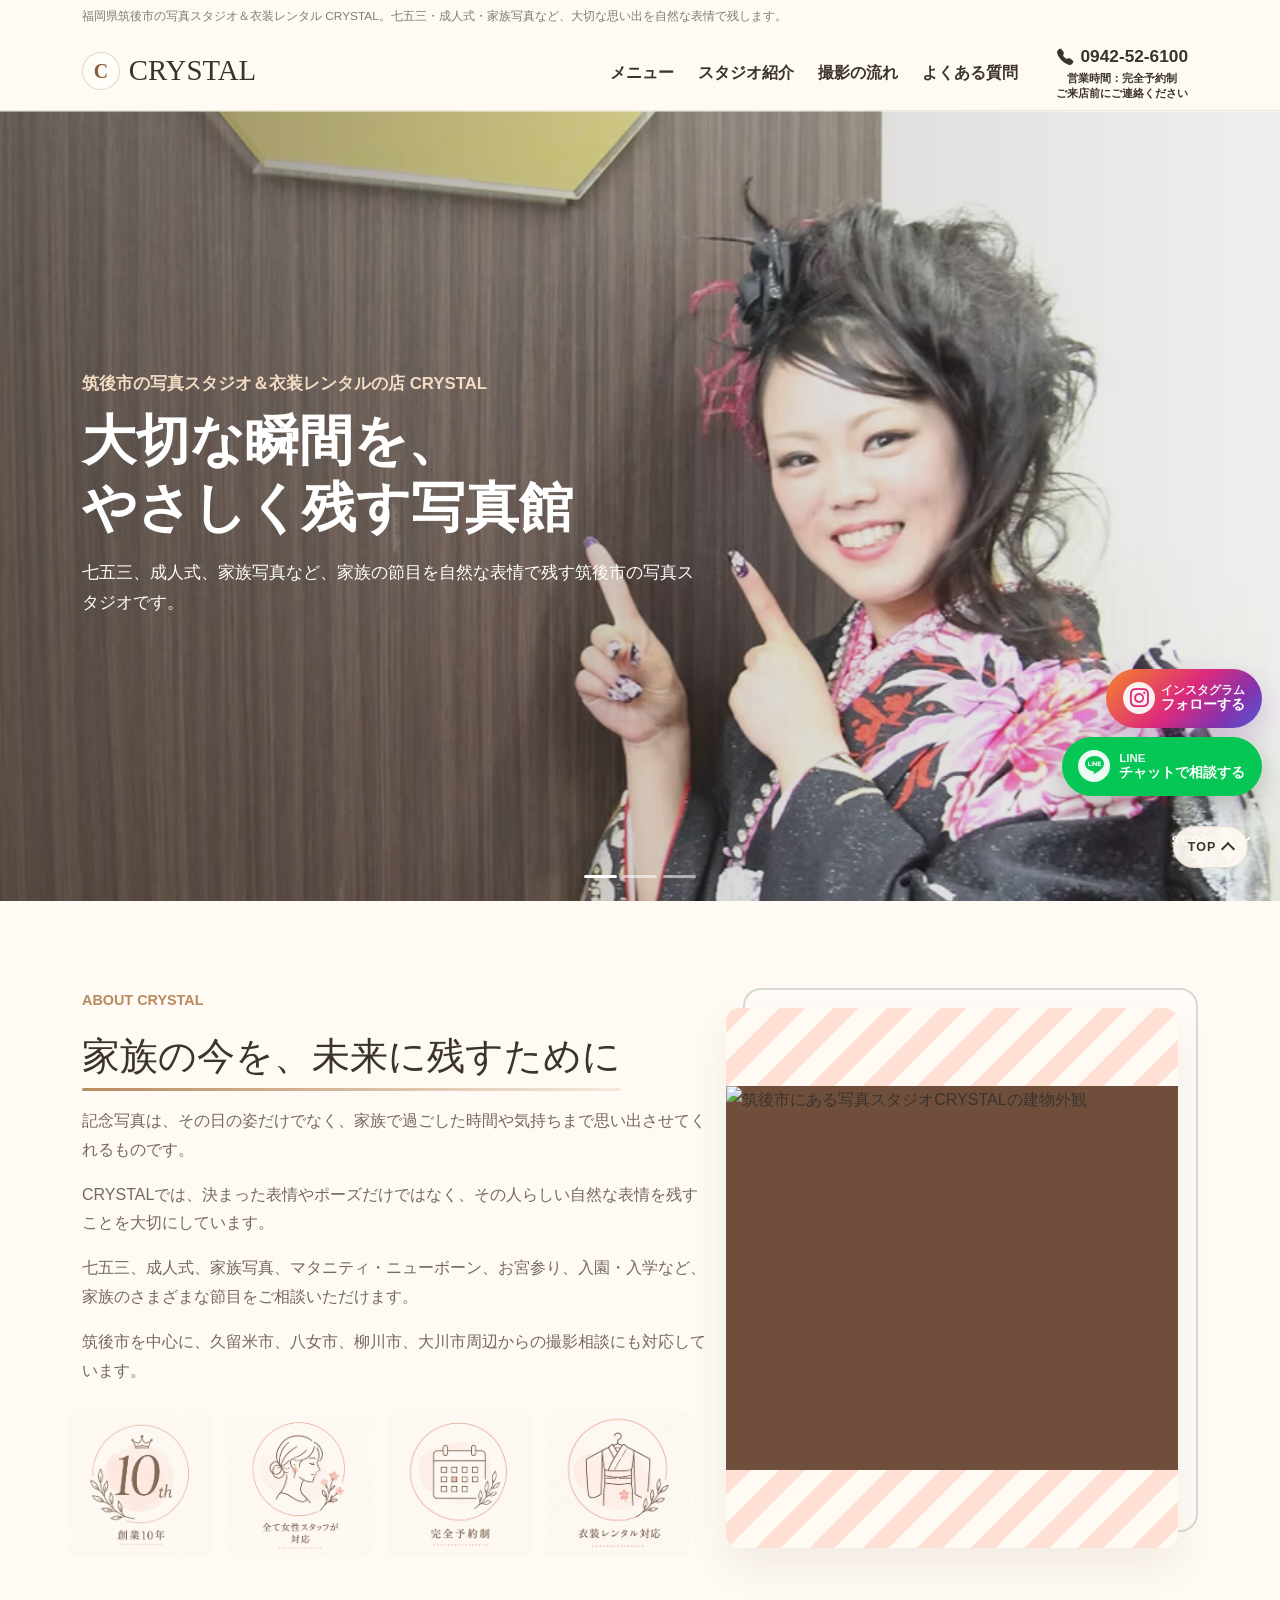
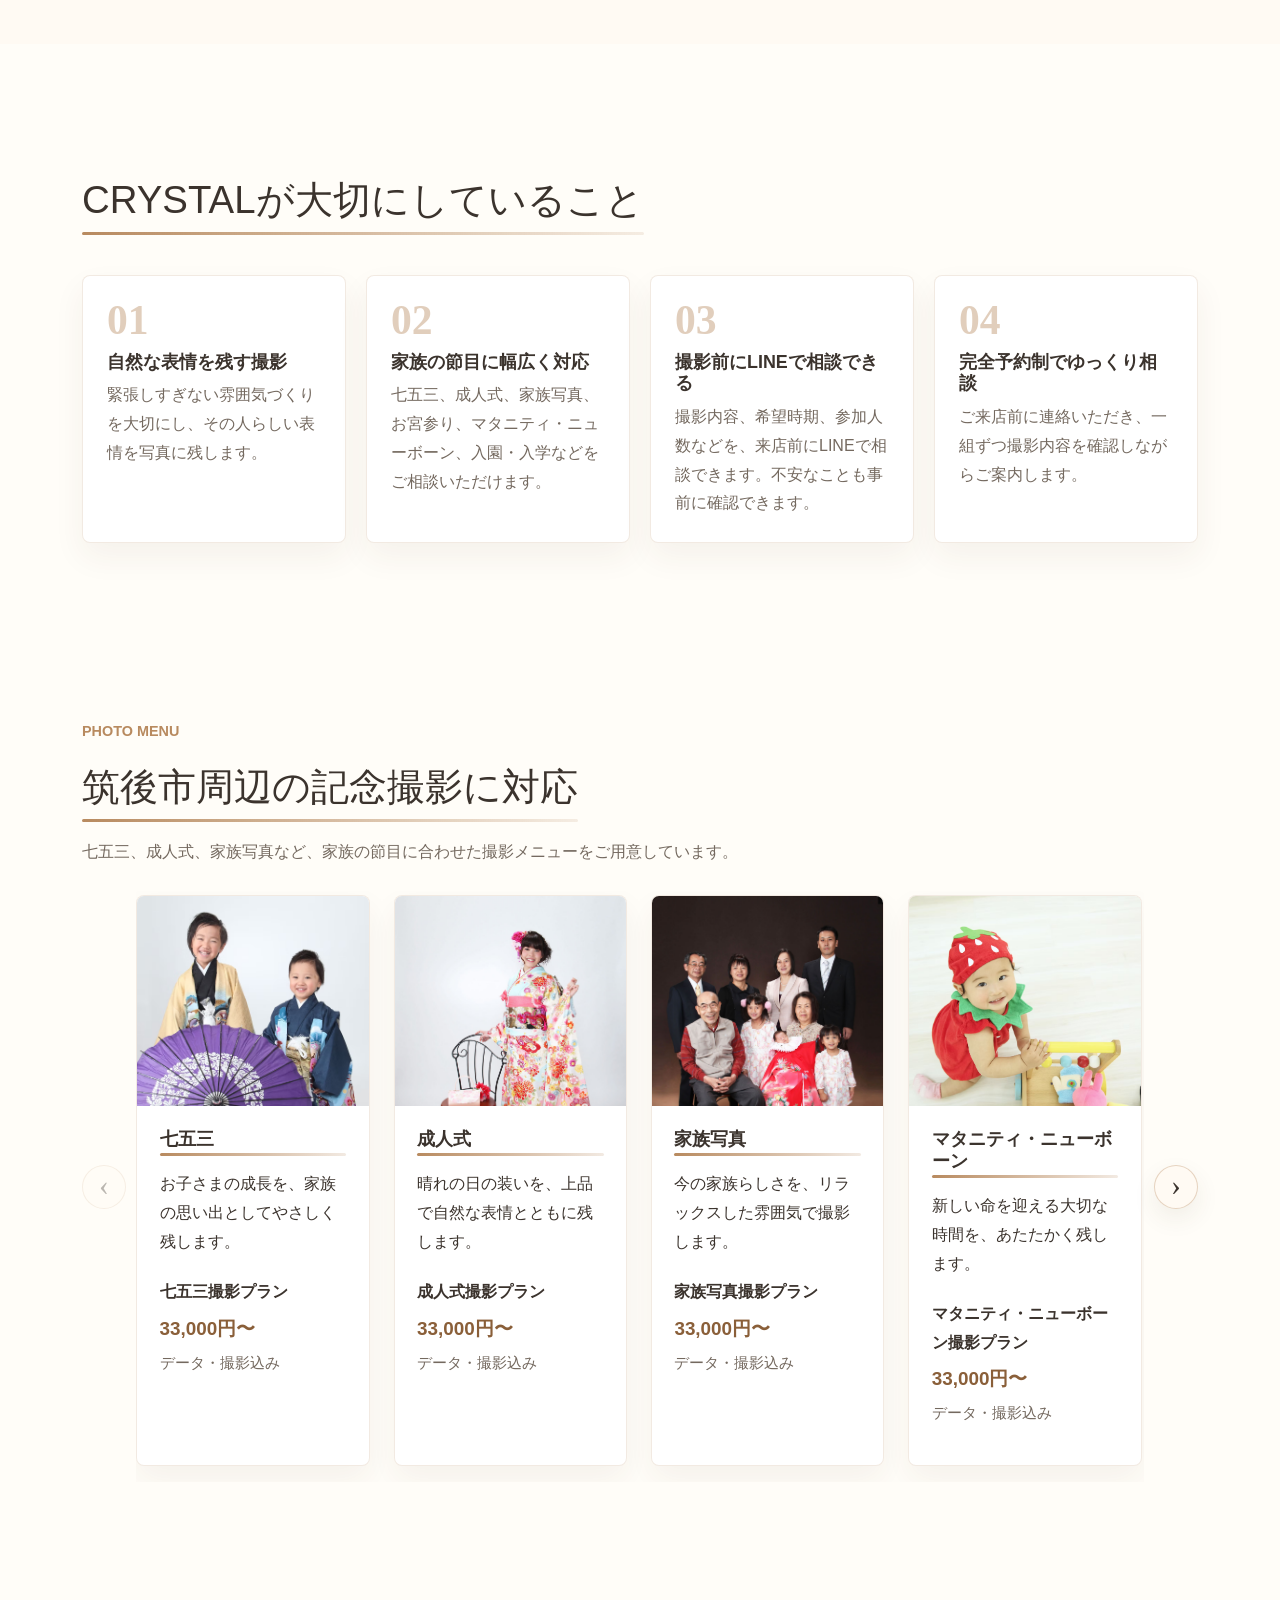
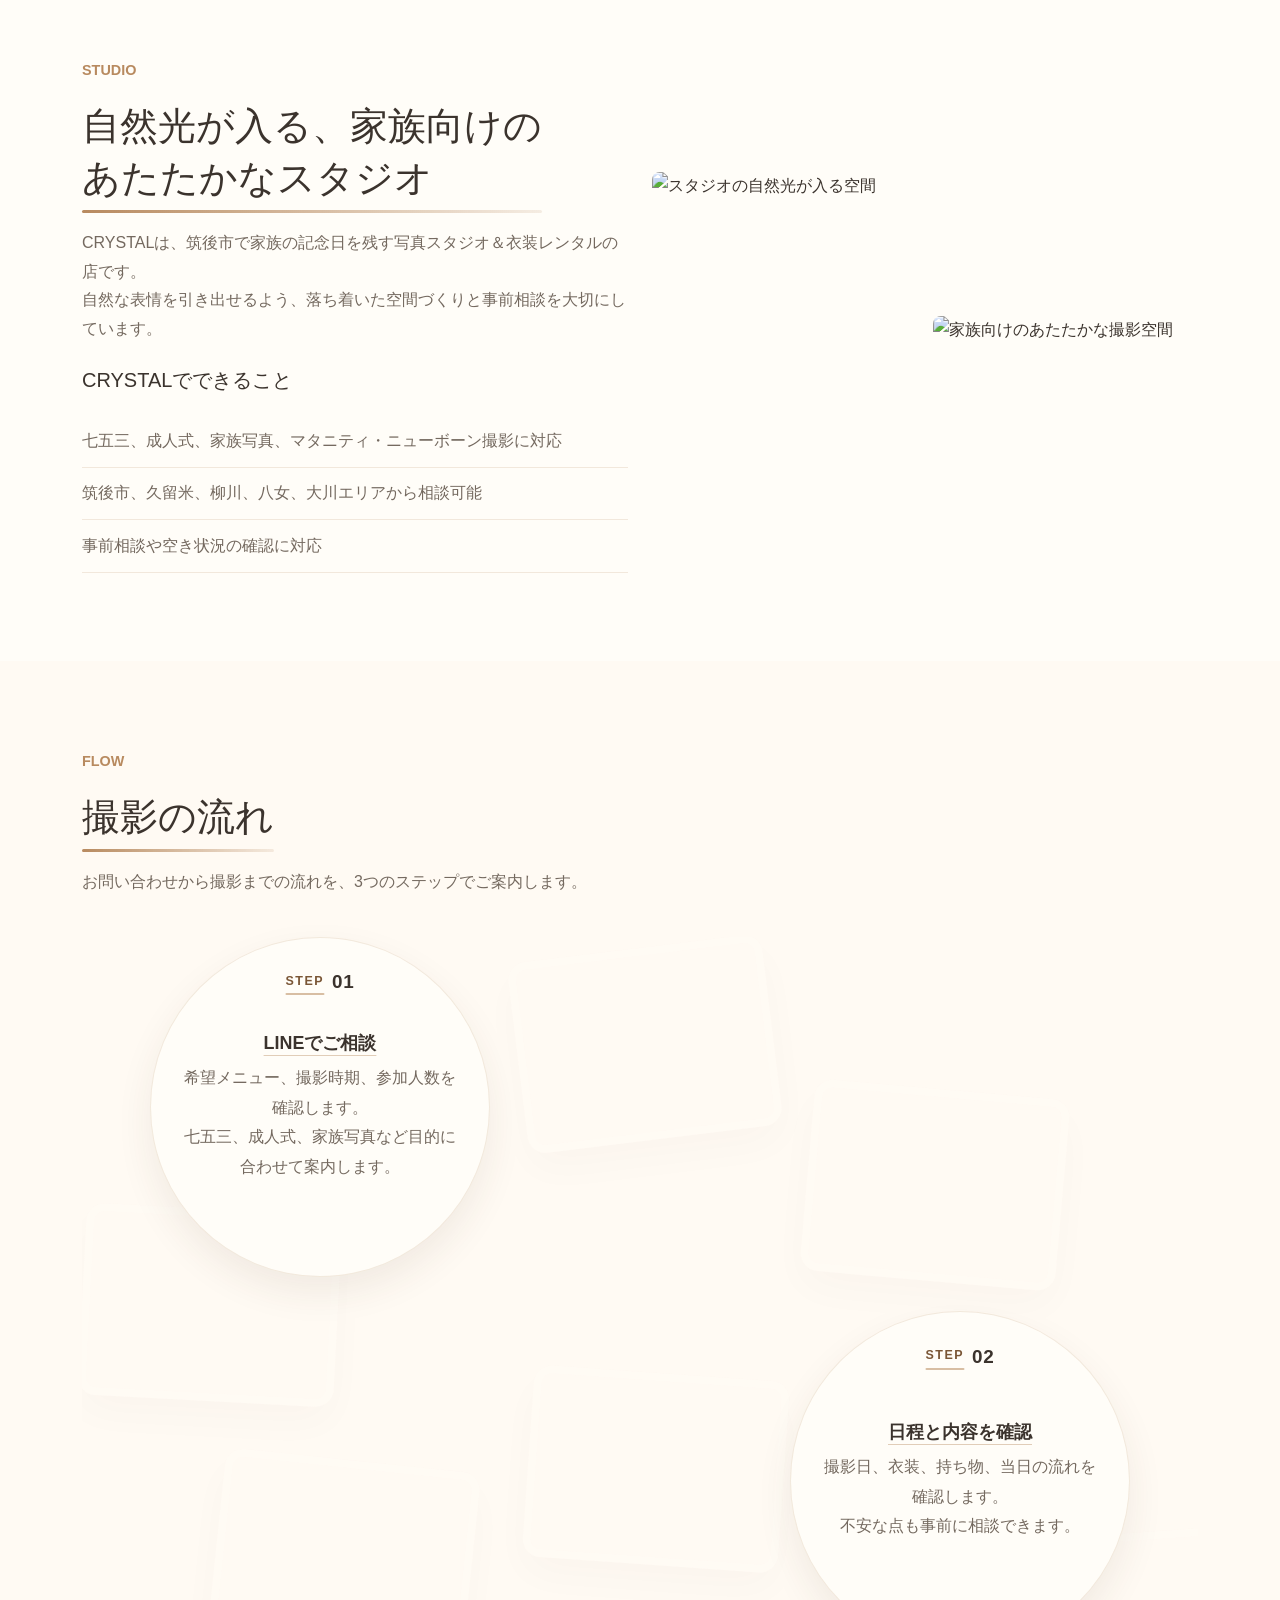
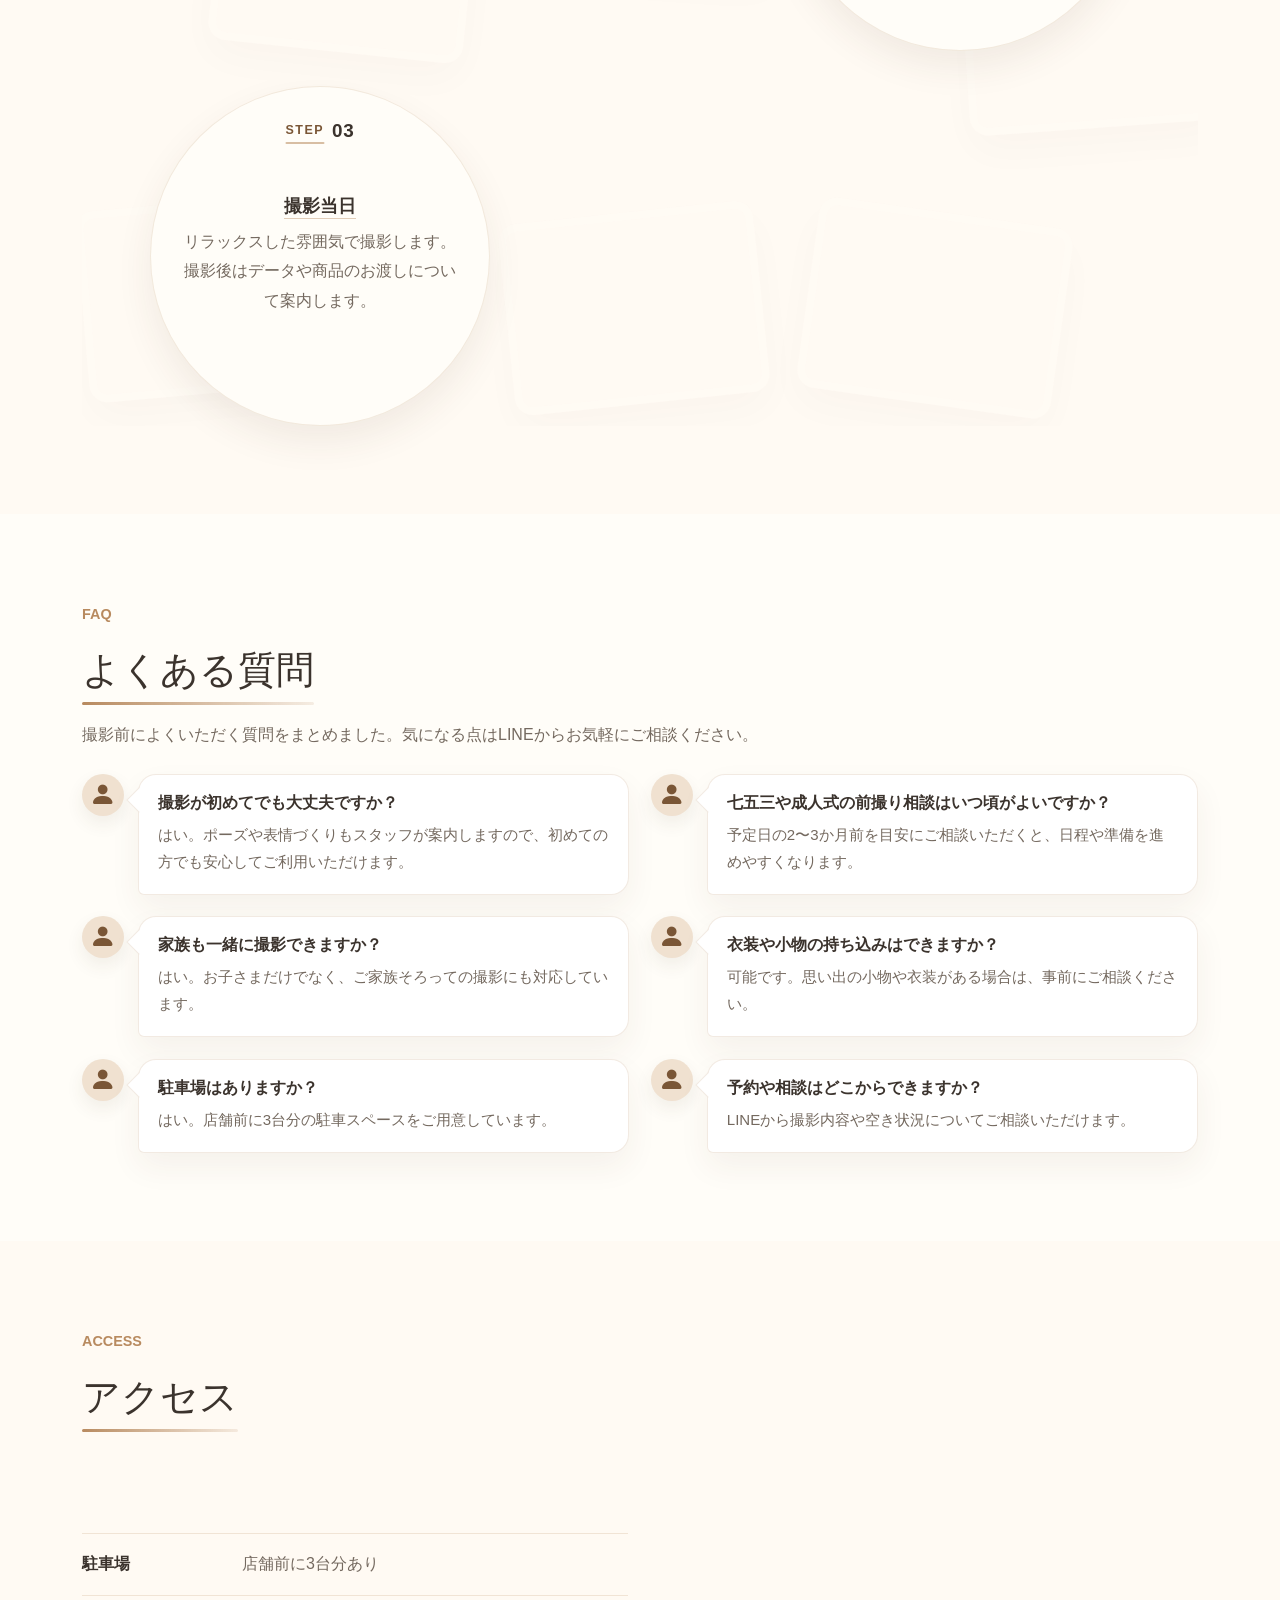
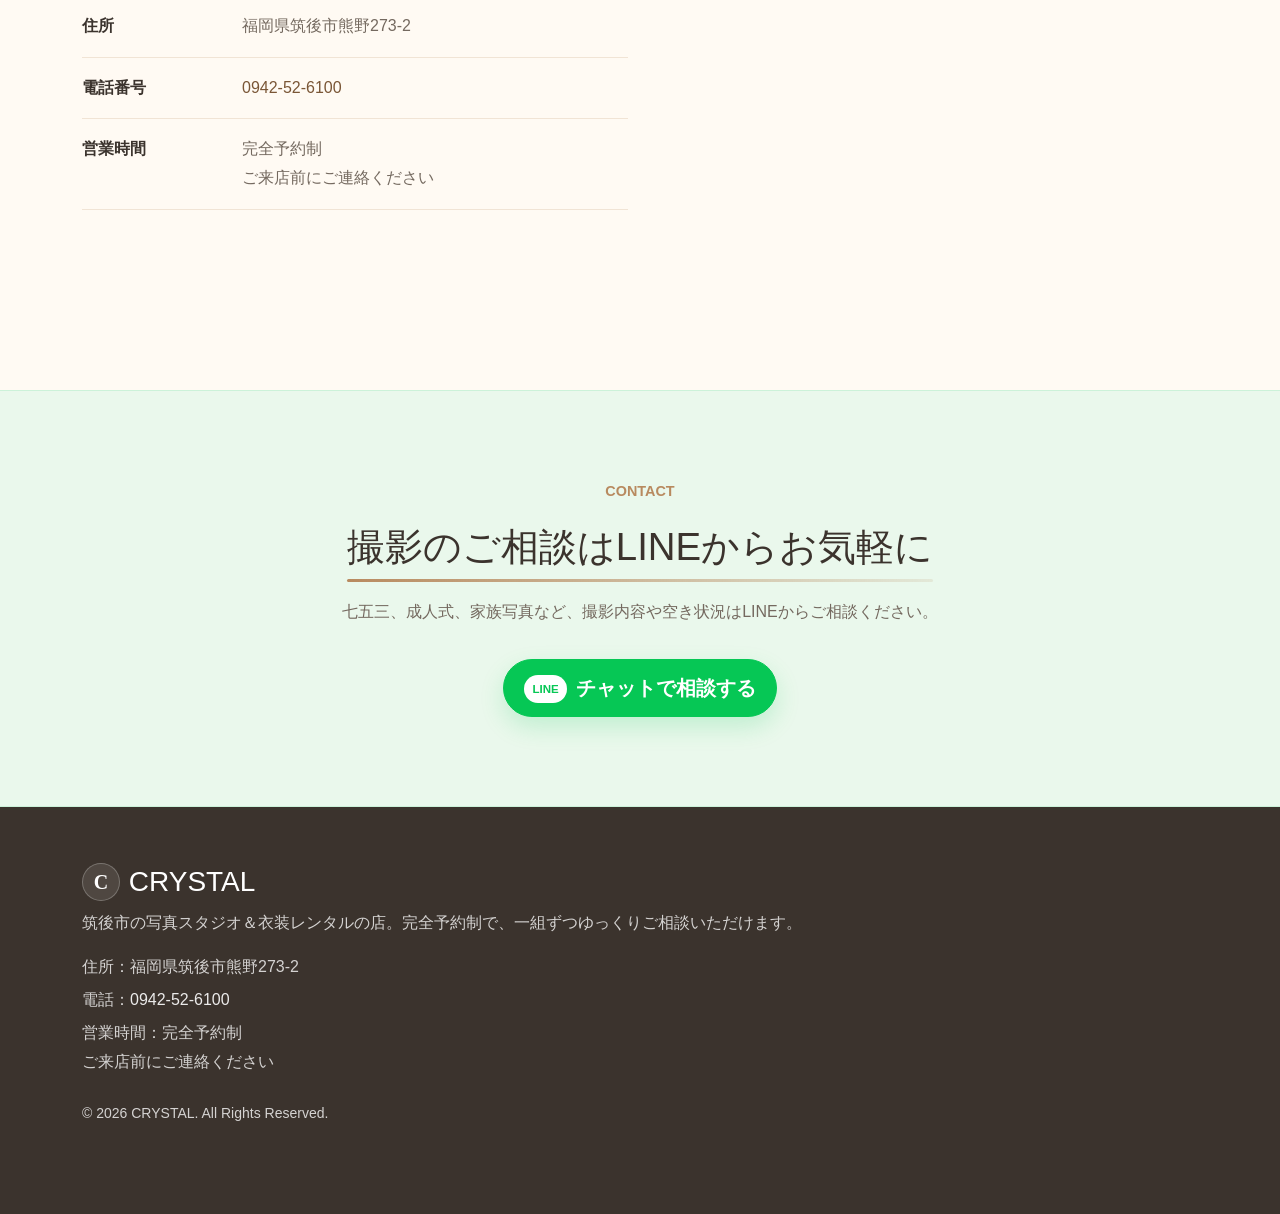
==== commit e1856055: "7/21最終コミット" ====
--- a/index.html
+++ b/index.html
@@ -6,2366 +6,49 @@
   <meta name="viewport" content="width=device-width, initial-scale=1">
   <title>CRYSTAL｜筑後市の写真スタジオ＆衣装レンタルの店</title>
   <meta name="description"
-    content="福岡県筑後市の写真スタジオ＆衣装レンタルの店CRYSTAL。七五三、成人式、家族写真、マタニティ・ニューボーン、お宮参りなど、家族の大切な節目を自然な表情で残します。撮影相談はLINEから受け付けています。">
+    content="CRYSTALは筑後市にある写真スタジオ＆衣装レンタルの店です。完全予約制で、七五三、成人式、家族写真、マタニティ・ニューボーンなど大切な記念撮影のご相談をLINEで受け付けています。">
   <meta name="keywords" content="筑後市 写真館, 筑後 七五三 写真, 筑後 家族写真, 久留米 写真館, 柳川 写真館, 八女 写真館, 大川 写真館">
   <meta name="robots" content="index,follow">
-  <link rel="canonical" href="https://kdgnanbu.github.io/CRYSTAL/">
   <meta property="og:type" content="website">
   <meta property="og:title" content="CRYSTAL｜筑後市の写真スタジオ＆衣装レンタルの店">
-  <meta property="og:description" content="福岡県筑後市の写真スタジオ＆衣装レンタルの店CRYSTAL。七五三、成人式、家族写真など家族の大切な節目を自然な表情で残します。">
-  <meta property="og:image"
-    content="https://kdgnanbu.github.io/CRYSTAL/images/top用.avif">
+  <meta property="og:description" content="筑後市の写真スタジオ＆衣装レンタルの店CRYSTAL。完全予約制で、七五三・成人式・家族写真など大切な思い出を自然な表情で残します。">
+  <meta property="og:image" content="images/top用.avif">
   <meta property="og:site_name" content="CRYSTAL">
   <meta name="twitter:card" content="summary_large_image">
-  <meta name="twitter:image" content="https://kdgnanbu.github.io/CRYSTAL/images/top用.avif">
-  <meta name="twitter:description" content="福岡県筑後市の写真スタジオ＆衣装レンタルの店CRYSTAL。撮影相談はLINEから受け付けています。">
+  <meta name="twitter:description" content="筑後市の写真スタジオ＆衣装レンタルの店CRYSTAL。完全予約制で、七五三・成人式・家族写真など大切な思い出を自然な表情で残します。">
   <link rel="preconnect" href="https://cdn.jsdelivr.net">
   <link rel="preconnect" href="https://images.unsplash.com">
   <link href="https://cdn.jsdelivr.net/npm/bootstrap@5.3.3/dist/css/bootstrap.min.css" rel="stylesheet">
   <link href="https://cdn.jsdelivr.net/npm/bootstrap-icons@1.11.3/font/bootstrap-icons.min.css" rel="stylesheet">
-  <style>
-    :root {
-      --base: #fffaf3;
-      --paper: #fff;
-      --ink: #3b332d;
-      --muted: #74695f;
-      --line: #06c755;
-      --line-hover: #05b54d;
-      --instagram: linear-gradient(135deg, #f58529, #dd2a7b 48%, #8134af 78%, #515bd4);
-      --sand: #eadfcf;
-      --accent: #b88a5f
-    }
-
-    * {
-      box-sizing: border-box
-    }
-
-    html {
-      scroll-behavior: smooth;
-      overflow-x: hidden
-    }
-
-    body {
-      margin: 0;
-      background: var(--base);
-      color: var(--ink);
-      font-family: -apple-system, BlinkMacSystemFont, "Hiragino Kaku Gothic ProN", "Yu Gothic", Meiryo, sans-serif;
-      line-height: 1.8;
-      overflow-x: hidden
-    }
-
-    a {
-      color: inherit;
-      text-decoration: none
-    }
-
-    img {
-      max-width: 100%;
-      display: block
-    }
-
-    .mt-6 {
-      margin-top: 5rem;
-    }
-
-    .mt-7 {
-      margin-top: 9rem;
-    }
-
-    .navbar {
-      position: relative;
-      z-index: 1051;
-      background: rgba(255, 250, 243, .94);
-      backdrop-filter: blur(10px);
-      border-bottom: 1px solid rgba(184, 138, 95, .16)
-    }
-
-    header.sticky-top {
-      position: fixed;
-      top: var(--header-offset, var(--lead-height, 0px));
-      left: 0;
-      right: 0;
-      width: 100%;
-      z-index: 1050
-    }
-
-    main {
-      padding-top: var(--header-height, 73px)
-    }
-
-    .navbar>.container {
-      padding-right: 12px
-    }
-
-    .navbar-brand {
-      font-family: Georgia, serif;
-      font-size: 1.8rem;
-      color: var(--ink)
-    }
-
-    .navbar-toggler {
-      position: relative;
-      flex: 0 0 44px;
-      width: 44px;
-      height: 44px;
-      margin-right: 0;
-      padding: 0;
-      border: 1px solid rgba(184, 138, 95, .28);
-      border-radius: 8px
-    }
-
-    .navbar-toggler:focus {
-      box-shadow: none
-    }
-
-    .navbar-toggler-icon {
-      position: absolute;
-      inset: 0;
-      margin: auto;
-      width: 22px;
-      height: 2px;
-      background: var(--ink);
-      background-image: none;
-      border-radius: 999px;
-      transition: background .2s ease
-    }
-
-    .navbar-toggler-icon::before,
-    .navbar-toggler-icon::after {
-      content: "";
-      position: absolute;
-      left: 0;
-      width: 22px;
-      height: 2px;
-      background: var(--ink);
-      border-radius: 999px;
-      transition: transform .2s ease, top .2s ease
-    }
-
-    .navbar-toggler-icon::before {
-      top: -7px
-    }
-
-    .navbar-toggler-icon::after {
-      top: 7px
-    }
-
-    .navbar-toggler[aria-expanded="true"] .navbar-toggler-icon {
-      background: transparent
-    }
-
-    .navbar-toggler[aria-expanded="true"] .navbar-toggler-icon::before {
-      top: 0;
-      transform: rotate(45deg)
-    }
-
-    .navbar-toggler[aria-expanded="true"] .navbar-toggler-icon::after {
-      top: 0;
-      transform: rotate(-45deg)
-    }
-
-    .nav-link {
-      position: relative;
-      color: var(--muted);
-      font-weight: 600
-    }
-
-    .nav-link::after {
-      content: "";
-      position: absolute;
-      left: .5rem;
-      right: .5rem;
-      bottom: .25rem;
-      height: 2px;
-      background: var(--accent);
-      border-radius: 999px;
-      transform: scaleX(0);
-      transform-origin: left;
-      transition: transform .2s ease
-    }
-
-    .nav-link:hover {
-      color: var(--accent)
-    }
-
-    .nav-link:hover::after,
-    .nav-link:focus-visible::after {
-      transform: scaleX(1)
-    }
-
-    .btn-line {
-      background: var(--line);
-      border-color: var(--line);
-      color: #fff;
-      font-weight: 700;
-      border-radius: 999px;
-      padding: .8rem 1.25rem;
-      box-shadow: 0 10px 24px rgba(6, 199, 85, .18)
-    }
-
-    .btn-line:hover {
-      background: #05b54d;
-      border-color: #05b54d;
-      color: #fff
-    }
-
-    .line-mark {
-      display: inline-grid;
-      place-items: center;
-      min-width: 2.45rem;
-      min-height: 1.75rem;
-      margin-right: .55rem;
-      padding: .18rem .5rem;
-      border-radius: 999px;
-      background: #fff;
-      color: var(--line);
-      font-size: .72rem;
-      line-height: 1;
-      font-weight: 800;
-      vertical-align: middle
-    }
-
-    .hero {
-      position: relative;
-      height: calc(100svh - 73px);
-      min-height: 640px;
-      background: #ddd;
-      overflow: hidden
-    }
-
-    .hero .carousel,
-    .hero .carousel-inner,
-    .hero .carousel-item {
-      height: 100%
-    }
-
-    .hero .carousel-fade .carousel-item {
-      transition: opacity 1.15s ease-in-out
-    }
-
-    .hero img {
-      width: 100%;
-      height: 100%;
-      object-fit: cover
-    }
-
-    .hero::after {
-      content: "";
-      position: absolute;
-      inset: 0;
-      background: linear-gradient(90deg, rgba(59, 51, 45, .58), rgba(59, 51, 45, .18) 58%, rgba(59, 51, 45, .08));
-      z-index: 1;
-      pointer-events: none
-    }
-
-    .hero-copy {
-      position: absolute;
-      inset: 0;
-      z-index: 2;
-      display: flex;
-      align-items: center;
-      pointer-events: none
-    }
-
-    .hero-control {
-      z-index: 3;
-      width: 10%;
-      opacity: .72
-    }
-
-    .hero-control:hover {
-      opacity: 1
-    }
-
-    .hero-control .carousel-control-prev-icon,
-    .hero-control .carousel-control-next-icon {
-      width: 2.7rem;
-      height: 2.7rem;
-      padding: 1.25rem;
-      border-radius: 50%;
-      background-color: rgba(59, 51, 45, .38);
-      background-size: 48%
-    }
-
-    .carousel-indicators {
-      z-index: 3;
-      margin-bottom: 1.4rem
-    }
-
-    .carousel-indicators [data-bs-target] {
-      width: 2.1rem;
-      height: .22rem;
-      border: 0;
-      border-radius: 999px;
-      background-color: #fff;
-      opacity: .55
-    }
-
-    .carousel-indicators .active {
-      opacity: 1
-    }
-
-    .eyebrow {
-      color: var(--accent);
-      font-size: .9rem;
-      font-weight: 800
-    }
-
-    .hero .eyebrow {
-      color: #f4dcc4
-    }
-
-    .hero h1 {
-      max-width: 720px;
-      color: #fff;
-      font-size: clamp(2rem, 4.2vw, 4.4rem);
-      line-height: 1.25;
-      font-weight: 700
-    }
-
-    .hero p {
-      max-width: 620px;
-      color: #fff;
-      font-size: 1.05rem
-    }
-
-    .section {
-      padding: 88px 0
-    }
-
-    .section-title {
-      position: relative;
-      display: inline-block;
-      padding-bottom: .58rem;
-      font-size: clamp(1.75rem, 3vw, 2.55rem);
-      line-height: 1.35;
-      margin: 0 0 1rem
-    }
-
-    .section-title::after {
-      content: "";
-      position: absolute;
-      left: 0;
-      right: 0;
-      bottom: 0;
-      height: 3px;
-      background: linear-gradient(90deg, var(--accent), rgba(184, 138, 95, .14));
-      border-radius: 999px
-    }
-
-    .lead-text {
-      color: var(--muted);
-    }
-
-    .soft-band {
-      background: #fffdf8
-    }
-
-    .card-soft {
-      height: 100%;
-      background: var(--paper);
-      border: 1px solid rgba(184, 138, 95, .18);
-      border-radius: 8px;
-      box-shadow: 0 14px 32px rgba(80, 58, 38, .06);
-      overflow: hidden
-    }
-
-    .menu-card img {
-      width: 100%;
-      height: 210px;
-      object-fit: cover;
-      object-position: top center
-    }
-
-    .menu-card img.img-position-center {
-      object-position: center center
-    }
-
-    .menu-card .card-body {
-      padding: 1.4rem
-    }
-
-    .menu-card h3 {
-      position: relative;
-      display: inline-block;
-      font-size: 1.15rem;
-      margin-bottom: .9rem;
-      padding-bottom: .32rem;
-      font-weight: 800
-    }
-
-    .menu-card h3::after {
-      content: "";
-      position: absolute;
-      left: 0;
-      right: 0;
-      bottom: 0;
-      height: 3px;
-      background: linear-gradient(90deg, var(--accent), rgba(184, 138, 95, .18));
-      border-radius: 999px
-    }
-
-    .plan-name {
-      margin: .15rem 0 .3rem;
-      color: var(--ink);
-      font-weight: 800
-    }
-
-    .plan-price {
-      margin: 0 0 .25rem;
-      color: #8a5f39;
-      font-size: 1.18rem;
-      font-weight: 800
-    }
-
-    .plan-note {
-      margin: 0 0 1rem;
-      color: var(--muted);
-      font-size: .92rem
-    }
-
-    .studio-photo {
-      width: 100%;
-      height: auto;
-      min-height: 0;
-      aspect-ratio: 4/3;
-      object-fit: cover;
-      border-radius: 8px
-    }
-
-    .fact-list {
-      margin: 1.5rem 0 0;
-      padding: 0;
-      list-style: none
-    }
-
-    .fact-list li {
-      padding: .7rem 0;
-      border-bottom: 1px solid rgba(184, 138, 95, .18);
-      color: var(--muted)
-    }
-
-    .line-section {
-      background: #eaf8ec;
-      border-top: 1px solid rgba(6, 199, 85, .13);
-      border-bottom: 1px solid rgba(6, 199, 85, .13)
-    }
-
-    .footer {
-      padding: 56px 0 88px;
-      background: #3b332d;
-      color: #fff
-    }
-
-    .footer p,
-    .footer a {
-      color: rgba(255, 255, 255, .78)
-    }
-
-    .footer-links {
-      display: flex;
-      gap: 1rem;
-      flex-wrap: wrap
-    }
-
-    .fixed-line {
-      position: fixed;
-      right: 18px;
-      bottom: 18px;
-      z-index: 1040;
-      display: inline-flex;
-      align-items: center;
-      min-height: 56px;
-      padding: .85rem 1.05rem;
-      background: var(--line);
-      color: #fff;
-      border-radius: 999px;
-      font-weight: 800;
-      box-shadow: 0 12px 28px rgba(0, 0, 0, .2)
-    }
-
-    .fixed-line:hover {
-      color: #fff;
-      background: var(--line-hover)
-    }
-
-    .fade-up {
-      opacity: 0;
-      transform: translateY(28px);
-      transition: opacity .9s ease, transform .9s ease;
-      transition-delay: var(--fade-delay, 0ms);
-      will-change: opacity, transform
-    }
-
-    .fade-up.is-visible {
-      opacity: 1;
-      transform: none
-    }
-
-    .modal-content {
-      background: #fffaf3;
-      border: 0;
-      border-radius: 8px
-    }
-
-    .modal-header {
-      justify-content: flex-end;
-      border-bottom: 0;
-      padding: .75rem .75rem 0
-    }
-
-    .modal-body {
-      padding: 1rem
-    }
-
-    .modal-body img {
-      width: 100%;
-      max-height: 78vh;
-      object-fit: contain;
-      border-radius: 6px
-    }
-
-    @media (prefers-reduced-motion:reduce) {
-      .fade-up {
-        opacity: 1;
-        transform: none;
-        transition: none
-      }
-
-      .hero .carousel-fade .carousel-item {
-        transition: none
-      }
-    }
-
-    @media (max-width:767.98px) {
-      .navbar>.container {
-        padding-right: 12px;
-        padding-left: 12px
-      }
-
-      .nav-link::after {
-        left: 0;
-        right: 0;
-        bottom: .15rem
-      }
-
-      .hero {
-        height: calc(100svh - 69px);
-        min-height: 560px
-      }
-
-      .hero::after {
-        background: linear-gradient(180deg, rgba(59, 51, 45, .24), rgba(59, 51, 45, .66))
-      }
-
-      .hero-copy {
-        align-items: flex-end;
-        padding-bottom: 5.5rem
-      }
-
-      .hero-control {
-        width: 16%;
-        align-items: flex-end;
-        padding-bottom: 1rem
-      }
-
-      .hero-control .carousel-control-prev-icon,
-      .hero-control .carousel-control-next-icon {
-        width: 2.2rem;
-        height: 2.2rem
-      }
-
-      .section {
-        padding: 64px 0
-      }
-
-      .menu-card img {
-        height: 185px
-      }
-
-      .studio-photo {
-        aspect-ratio: 1/1
-      }
-
-      .fixed-line {
-        right: 12px;
-        bottom: 12px;
-        min-height: 52px;
-        padding: .75rem .95rem;
-        font-size: .92rem
-      }
-
-      .navbar-brand {
-        font-size: 1.55rem
-      }
-    }
-
-    .hero .carousel-fade .carousel-item {
-      transition: opacity 1.25s ease-in-out
-    }
-
-    .scroll-cue {
-      position: absolute;
-      right: 2rem;
-      bottom: 2rem;
-      left: auto;
-      z-index: 4;
-      display: inline-flex;
-      align-items: center;
-      gap: .45rem;
-      width: auto;
-      height: auto;
-      border: 0;
-      border-radius: 0;
-      color: #fff;
-      background: transparent;
-      font-size: .78rem;
-      font-weight: 800;
-      letter-spacing: .08em;
-      text-transform: uppercase;
-      transform: none;
-      animation: scrollCue 1.6s ease-in-out infinite
-    }
-
-    .scroll-cue span {
-      display: block;
-      width: 12px;
-      height: 12px;
-      border-right: 2px solid currentColor;
-      border-bottom: 2px solid currentColor;
-      transform: translateY(-3px) rotate(45deg)
-    }
-
-    @keyframes scrollCue {
-
-      0%,
-      100% {
-        transform: translateY(0)
-      }
-
-      50% {
-        transform: translateY(8px)
-      }
-    }
-
-    .top-cue {
-      position: fixed;
-      right: 2rem;
-      bottom: 2rem;
-      z-index: 1035;
-      display: inline-flex;
-      align-items: center;
-      gap: .45rem;
-      color: var(--ink);
-      background: rgba(255, 250, 243, .92);
-      border: 1px solid rgba(184, 138, 95, .24);
-      border-radius: 999px;
-      padding: .55rem .85rem;
-      font-size: .78rem;
-      font-weight: 800;
-      letter-spacing: .08em;
-      opacity: 0;
-      pointer-events: none;
-      transform: translateY(10px);
-      transition: opacity .25s ease, transform .25s ease
-    }
-
-    .top-cue.is-visible {
-      opacity: 1;
-      pointer-events: auto;
-      transform: none
-    }
-
-    .top-cue span {
-      display: block;
-      width: 10px;
-      height: 10px;
-      border-left: 2px solid currentColor;
-      border-top: 2px solid currentColor;
-      transform: translateY(2px) rotate(45deg)
-    }
-
-    .fixed-line {
-      bottom: 104px
-    }
-
-    .fixed-line,
-    .top-cue {
-      transition: opacity .25s ease, transform .25s ease, background .2s ease
-    }
-
-    .fixed-line:hover,
-    .top-cue:hover {
-      transform: scale(1.045)
-    }
-
-    .navbar-brand {
-      display: inline-flex;
-      align-items: center;
-      gap: .55rem
-    }
-
-    .brand-mark {
-      display: inline-grid;
-      place-items: center;
-      width: 38px;
-      height: 38px;
-      border: 1px solid rgba(184, 138, 95, .35);
-      border-radius: 50%;
-      background: #fffdf8;
-      color: #8a5f39;
-      font-family: Georgia, serif;
-      font-size: 1.25rem;
-      font-weight: 700
-    }
-
-    .nav-phone-wrap {
-      display: flex;
-      flex-direction: column;
-      align-items: center;
-      justify-content: center;
-      margin-left: .75rem;
-      min-width: 152px;
-      text-align: center
-    }
-
-    .nav-phone {
-      display: flex;
-      align-items: center;
-      justify-content: center;
-      gap: .38rem;
-      color: #7a5636 !important;
-      font-size: 1.08rem;
-      font-weight: 900;
-      line-height: 1.15;
-      padding-top: .15rem;
-      padding-bottom: .08rem
-    }
-
-    .nav-phone::after,
-    .nav-phone:hover::after,
-    .nav-phone:focus-visible::after {
-      display: none;
-      transform: none
-    }
-
-    .nav-phone:hover {
-      color: #7a5636 !important
-    }
-
-    .phone-icon {
-      font-size: 1rem
-    }
-
-    .nav-hours {
-      display: block;
-      width: 100%;
-      margin-top: .16rem;
-      color: var(--muted);
-      font-size: .68rem;
-      font-weight: 700;
-      line-height: 1.42;
-      white-space: nowrap
-    }
-
-    .nav-mobile-cta {
-      display: none
-    }
-
-    .mobile-nav-button {
-      display: inline-flex;
-      align-items: center;
-      justify-content: center;
-      gap: .45rem
-    }
-
-    .nav-lock {
-      overflow: hidden
-    }
-
-    .flow-stage {
-      position: relative;
-      max-width: 1320px;
-      margin: 2.55rem auto 0
-    }
-
-    .flow-path {
-      position: relative;
-      display: grid;
-      grid-template-columns: repeat(2, minmax(0, 1fr));
-      grid-template-rows: repeat(3, minmax(0, auto));
-      gap: 2.15rem 4.6rem;
-      max-width: 980px;
-      margin: 0 auto
-    }
-
-    #flow {
-      background: #fffaf3
-    }
-
-    .flow-bg-collage {
-      position: absolute;
-      inset: 0;
-      z-index: 0;
-      overflow: hidden;
-      pointer-events: none
-    }
-
-    .flow-bg-collage span {
-      position: absolute;
-      display: block;
-      width: clamp(165px, 20vw, 260px);
-      aspect-ratio: 4/3;
-      border: 8px solid rgba(255, 253, 248, .86);
-      border-radius: 18px;
-      background-position: center;
-      background-size: cover;
-      box-shadow: 0 18px 42px rgba(80, 58, 38, .1);
-      opacity: .22;
-      filter: saturate(.88)
-    }
-
-    .flow-bg-collage span:nth-child(1) {
-      left: 39%;
-      top: 1%;
-      background-image: url("https://images.unsplash.com/photo-1511895426328-dc8714191300?auto=format&fit=crop&w=700&q=72");
-      /* background-color: #050403; */
-      transform: rotate(-7deg)
-    }
-
-    .flow-bg-collage span:nth-child(2) {
-      left: 65%;
-      top: 14%;
-      background-image: url("https://images.unsplash.com/photo-1542037104857-ffbb0b9155fb?auto=format&fit=crop&w=700&q=72");
-      /* background-color: #fa0000; */
-      transform: rotate(5deg)
-    }
-
-    .flow-bg-collage span:nth-child(3) {
-      left: 79%;
-      top: 55%;
-      background-image: url("https://images.unsplash.com/photo-1503454537195-1dcabb73ffb9?auto=format&fit=crop&w=700&q=72");
-      /* background-color: #0116fa; */
-      transform: rotate(-4deg)
-    }
-
-    .flow-bg-collage span:nth-child(4) {
-      left: 12%;
-      top: 48%;
-      background-image: url("https://images.unsplash.com/photo-1519689680058-324335c77eba?auto=format&fit=crop&w=700&q=72");
-      /* background-color: #ff8205; */
-      transform: rotate(6deg)
-    }
-
-    .flow-bg-collage span:nth-child(5) {
-      left: 0%;
-      top: 25%;
-      /* width: clamp(150px, 18vw, 235px); */
-      background-image: url("https://images.unsplash.com/photo-1602052577122-f73b9710adba?auto=format&fit=crop&w=700&q=72");
-      /* background-color: #00fffb; */
-      transform: rotate(3deg)
-    }
-
-    .flow-bg-collage span:nth-child(6) {
-      left: 38%;
-      bottom: 2%;
-      /* width: clamp(150px, 18vw, 235px); */
-      background-image: url("https://images.unsplash.com/photo-1489710437720-ebb67ec84dd2?auto=format&fit=crop&w=700&q=72");
-      /* background-color: #00363c; */
-      transform: rotate(-6deg)
-    }
-
-    .flow-bg-collage span:nth-child(7) {
-      left: 65%;
-      bottom: 2%;
-      /* width: clamp(150px, 18vw, 235px); */
-      background-image: url("https://images.unsplash.com/photo-1515488042361-ee00e0ddd4e4?auto=format&fit=crop&w=700&q=72");
-      /* background-color: #c3ff00; */
-      transform: rotate(8deg)
-    }
-
-    .flow-bg-collage span:nth-child(8) {
-      left: 40%;
-      top: 40%;
-      /* width: clamp(145px, 17vw, 220px); */
-      background-image: url("https://images.unsplash.com/photo-1519741497674-611481863552?auto=format&fit=crop&w=700&q=72");
-      /* background-color: #000000; */
-      transform: rotate(4deg)
-    }
-
-    .flow-bg-collage span:nth-child(9) {
-      left: 0%;
-      bottom: 3%;
-      /* width: clamp(145px, 17vw, 220px); */
-      background-image: url("https://images.unsplash.com/photo-1524504388940-b1c1722653e1?auto=format&fit=crop&w=700&q=72");
-      transform: rotate(-5deg)
-    }
-
-    .flow-node {
-      position: relative;
-      z-index: 1;
-      width: min(100%, 340px)
-    }
-
-    .flow-node-step1 {
-      grid-column: 1;
-      grid-row: 1;
-      justify-self: start
-    }
-
-    .flow-node-step2 {
-      grid-column: 2;
-      grid-row: 2;
-      justify-self: end
-    }
-
-    .flow-node-step3 {
-      grid-column: 1;
-      grid-row: 3;
-      justify-self: start
-    }
-
-    .flow-card {
-      position: relative;
-      display: flex;
-      flex-direction: column;
-      justify-content: center;
-      width: 100%;
-      aspect-ratio: 1;
-      padding: 2rem;
-      background: #fffdf8;
-      border: 1px solid rgba(184, 138, 95, .18);
-      border-radius: 50%;
-      box-shadow: 0 16px 36px rgba(74, 52, 34, .08);
-      text-align: center
-    }
-
-    .flow-step {
-      position: absolute;
-      top: 2rem;
-      left: 50%;
-      display: inline-flex;
-      align-items: center;
-      justify-content: center;
-      gap: .5rem;
-      margin: 0;
-      padding: 0;
-      color: #7a5636;
-      background: transparent;
-      font-size: .78rem;
-      font-weight: 800;
-      letter-spacing: .12em;
-      transform: translateX(-50%)
-    }
-
-    .flow-step-label {
-      position: relative;
-      display: inline-block;
-      padding-bottom: .18rem
-    }
-
-    .flow-step-label::after {
-      content: "";
-      position: absolute;
-      left: 0;
-      right: 0;
-      bottom: 0;
-      height: 2px;
-      background: rgba(184, 138, 95, .55);
-      border-radius: 999px
-    }
-
-    .flow-step-number {
-      color: var(--ink);
-      font-size: 1.18rem;
-      font-weight: 900;
-      letter-spacing: .04em;
-      line-height: 1
-    }
-
-    .flow-card h3 {
-      margin: 0 0 .55rem;
-      color: var(--ink);
-      font-size: 1.12rem;
-      font-weight: 800;
-      text-decoration: underline;
-      text-decoration-color: rgba(184, 138, 95, .42);
-      text-underline-offset: .32em
-    }
-
-    .flow-card p {
-      margin: 0;
-      color: var(--muted);
-      line-height: 1.85
-    }
-
-    .flow-arrow {
-      display: none
-    }
-
-    .flow-arrow::after {
-      content: "";
-      position: absolute;
-      right: -2px;
-      top: -6px;
-      width: 10px;
-      height: 10px;
-      border-top: 2px solid rgba(184, 138, 95, .64);
-      border-right: 2px solid rgba(184, 138, 95, .64);
-      transform: rotate(45deg)
-    }
-
-    .flow-arrow-1 {
-      left: 38%;
-      top: 33%;
-      transform: rotate(31deg)
-    }
-
-    .flow-arrow-2 {
-      left: 50%;
-      top: 63%;
-      transform: rotate(149deg)
-    }
-
-    .access-layout {
-      align-items: stretch;
-      margin-top: 2rem
-    }
-
-    .access-list {
-      margin: 0;
-      padding: 0;
-      border-top: 1px solid rgba(184, 138, 95, .2)
-    }
-
-    .access-list div {
-      display: grid;
-      grid-template-columns: 9rem 1fr;
-      gap: 1rem;
-      padding: 1rem 0;
-      border-bottom: 1px solid rgba(184, 138, 95, .2)
-    }
-
-    .access-list dt {
-      margin: 0;
-      color: var(--ink);
-      font-weight: 800
-    }
-
-    .access-list dd {
-      margin: 0;
-      color: var(--muted)
-    }
-
-    .access-list a {
-      color: #7a5636;
-      font-weight: 400
-    }
-
-    .map-embed {
-      width: 100%;
-      height: 100%;
-      min-height: 360px;
-      border: 0;
-      border-radius: 8px;
-      filter: saturate(.9)
-    }
-
-    .menu-carousel {
-      position: relative;
-      margin-top: 1.5rem;
-      padding: 0 3.35rem
-    }
-
-    .menu-track {
-      display: flex;
-      gap: 1.5rem;
-      overflow-x: auto;
-      scroll-behavior: smooth;
-      scroll-snap-type: x mandatory;
-      padding: .25rem .1rem 1rem;
-      scrollbar-width: none
-    }
-
-    .menu-track::-webkit-scrollbar {
-      display: none
-    }
-
-    .menu-slide {
-      flex: 0 0 calc((100% - 4.5rem)/4);
-      scroll-snap-align: start
-    }
-
-    .menu-card {
-      display: flex;
-      flex-direction: column;
-      transition: transform .24s ease, box-shadow .24s ease
-    }
-
-    .menu-card:hover {
-      transform: none;
-      box-shadow: 0 14px 32px rgba(80, 58, 38, .06)
-    }
-
-    .menu-card .card-body {
-      display: flex;
-      flex: 1;
-      flex-direction: column
-    }
-
-    .menu-card .card-body>p:first-of-type {
-      min-height: 5.6rem
-    }
-
-    .menu-nav {
-      position: absolute;
-      top: 50%;
-      z-index: 2;
-      display: grid;
-      place-items: center;
-      width: 44px;
-      height: 44px;
-      padding: 0 0 .18rem;
-      border: 1px solid rgba(184, 138, 95, .35);
-      border-radius: 50%;
-      background: #fffaf3;
-      color: var(--ink);
-      font-family: Georgia, serif;
-      font-size: 1.85rem;
-      line-height: 0;
-      box-shadow: 0 10px 24px rgba(80, 58, 38, .08);
-      transform: translateY(-50%)
-    }
-
-    .menu-nav:hover:not(:disabled) {
-      background: #f4eadf
-    }
-
-    .menu-nav:disabled {
-      opacity: .35;
-      cursor: not-allowed;
-      box-shadow: none
-    }
-
-    .menu-nav.prev {
-      left: 0
-    }
-
-    .menu-nav.next {
-      right: 0
-    }
-
-    .footer-info a {
-      color: rgba(255, 255, 255, .9)
-    }
-
-    @media (max-width:1199.98px) {
-      .menu-slide {
-        flex-basis: calc((100% - 1.5rem)/2)
-      }
-
-      #mainNav {
-        display: block;
-        position: fixed;
-        top: calc(var(--header-offset, 0px) + var(--header-height, 72px));
-        right: 0;
-        bottom: 0;
-        left: 0;
-        z-index: 1050;
-        width: 100%;
-        height: calc(100dvh - var(--header-offset, 0px) - var(--header-height, 72px));
-        padding: 1.25rem 1.15rem 2rem;
-        background: #fffaf3;
-        overflow-y: auto;
-        overscroll-behavior: contain;
-        -webkit-overflow-scrolling: touch;
-        clip-path: inset(0 0 100% 0);
-        opacity: 0;
-        pointer-events: none;
-        transition: clip-path .42s ease, opacity .28s ease
-      }
-
-      #mainNav.collapsing {
-        display: block;
-        height: calc(100dvh - var(--header-offset, 0px) - var(--header-height, 72px)) !important;
-        transition: clip-path .42s ease, opacity .28s ease
-      }
-
-      #mainNav.nav-opening,
-      #mainNav.show {
-        clip-path: inset(0);
-        opacity: 1;
-        pointer-events: auto
-      }
-
-      #mainNav .navbar-nav {
-        display: grid;
-        grid-template-columns: 1fr;
-        gap: .35rem .75rem;
-        align-items: stretch !important;
-        max-width: 560px;
-        margin: 0 auto;
-        padding: 0
-      }
-
-      #mainNav .nav-link:not(.nav-phone) {
-        display: flex;
-        align-items: center;
-        /* justify-content: flex-start; */
-        min-height: 42px;
-        padding: .62rem 0;
-        background: transparent;
-        border: 0;
-        border-bottom: 1px solid rgba(184, 138, 95, .16);
-        border-radius: 0;
-        text-align: left
-      }
-
-      #mainNav .nav-link::after {
-        display: none
-      }
-
-      .nav-mobile-cta {
-        display: flex;
-        justify-content: center;
-        grid-column: auto;
-        margin-top: 1rem;
-        border-radius: 18px;
-        overflow: hidden
-      }
-
-      .nav-mobile-cta:nth-of-type(5) {
-        grid-column: 1 / -1;
-        grid-row: 5;
-        margin-top: 2.4rem
-      }
-
-      .nav-mobile-cta:nth-of-type(6) {
-        grid-column: 1 / -1;
-        grid-row: 6
-      }
-
-      #mainNav .navbar-nav {
-        grid-template-columns: 1fr
-      }
-
-      #mainNav .nav-item:not(.nav-mobile-cta):not(.nav-phone-wrap) {
-        grid-column: 1 / -1
-      }
-
-      #mainNav .mobile-nav-button {
-        display: inline-flex;
-        justify-content: center;
-        gap: .55rem;
-        width: auto;
-        min-width: 230px;
-        min-height: 56px;
-        padding: .85rem 1.15rem .85rem 1.25rem;
-        color: #fff !important;
-        border: 0;
-        border-radius: 18px;
-        font-size: .86rem;
-        font-weight: 800;
-        line-height: 1.2;
-        box-shadow: 0 12px 26px rgba(80, 58, 38, .12)
-      }
-
-      #mainNav .nav-mobile-cta:nth-of-type(5) .mobile-nav-button {
-        background: var(--instagram) !important
-      }
-
-      #mainNav .nav-mobile-cta:nth-of-type(6) .mobile-nav-button {
-        background: var(--line) !important
-      }
-
-      #mainNav .mobile-nav-button i {
-        display: inline-flex;
-        align-items: center;
-        justify-content: center;
-        flex: 0 0 auto;
-        width: 2rem;
-        height: 2rem;
-        border-radius: 50%;
-        background: rgba(255, 255, 255, .92);
-        font-size: 1.18rem;
-        line-height: 1
-      }
-
-      #mainNav .mobile-nav-button .fixed-cta-text {
-        display: block;
-        flex: 0 0 auto;
-        font-size: .88rem;
-        line-height: 1.2
-      }
-
-      #mainNav .mobile-nav-button .fixed-cta-label {
-        display: block;
-        font-size: .72rem;
-        line-height: 1.1;
-        opacity: .92
-      }
-
-      #mainNav .mobile-nav-button .fixed-cta-action {
-        display: block;
-        white-space: nowrap
-      }
-
-      .nav-mobile-cta:nth-of-type(5) .mobile-nav-button i {
-        color: #dd2a7b
-      }
-
-      .nav-mobile-cta:nth-of-type(6) .mobile-nav-button i {
-        color: var(--line)
-      }
-
-      .nav-phone-wrap {
-        grid-column: 1 / -1;
-        min-width: 0;
-        margin: 2rem auto 0;
-        text-align: center
-      }
-
-      .nav-phone {
-        justify-content: center;
-        font-size: 1.2rem;
-        padding-bottom: .12rem
-      }
-
-      .nav-hours {
-        max-width: 240px;
-        margin-top: .18rem;
-        white-space: normal;
-        text-align: center;
-        font-size: .78rem;
-        line-height: 1.45
-      }
-    }
-
-    @media (max-width:575.98px) {
-      .menu-carousel {
-        padding: 0 2.9rem
-      }
-
-      .menu-slide {
-        flex-basis: 100%
-      }
-
-      .scroll-cue {
-        right: 1rem;
-        bottom: 1.1rem
-      }
-
-      .top-cue {
-        right: 1rem;
-        bottom: 1rem
-      }
-
-      .fixed-line {
-        bottom: 112px
-      }
-
-      .hero-copy {
-        padding-bottom: 9rem
-      }
-
-      .menu-card .card-body>p:first-of-type {
-        min-height: auto
-      }
-    }
-
-    .site-lead-bar {
-      background: rgba(255, 250, 243, .94);
-      overflow: hidden
-    }
-
-    .site-lead-bar p {
-      margin: 0;
-      padding: .42rem 0;
-      color: rgba(59, 51, 45, .64);
-      font-size: .74rem;
-      font-weight: 500;
-      line-height: 1.55
-    }
-
-    .navbar {
-      border-bottom: 1px solid rgba(184, 138, 95, .18);
-      box-shadow: 0 1px 0 rgba(255, 255, 255, .45)
-    }
-
-    .navbar>.container {
-      align-items: flex-end;
-      flex-wrap: wrap
-    }
-
-    .navbar-collapse {
-      align-items: flex-end
-    }
-
-    .hero {
-      height: calc(100dvh - var(--header-height, 73px) - var(--lead-height, 0px) + 2px);
-      min-height: 0;
-      margin-bottom: 0
-    }
-
-    .navbar-nav .nav-link:not(.nav-phone) {
-      color: var(--ink) !important;
-      transition: color .42s ease
-    }
-
-    .navbar-nav .nav-link:not(.nav-phone):hover {
-      color: var(--accent) !important
-    }
-
-    .nav-link::after {
-      transition: transform .42s ease
-    }
-
-    .navbar-toggler-icon,
-    .navbar-toggler-icon::before,
-    .navbar-toggler-icon::after {
-      transition-duration: .42s
-    }
-
-    .menu-card,
-    .faq-bubble,
-    .fixed-line,
-    .fixed-instagram,
-    .top-cue {
-      transition-duration: .42s
-    }
-
-    .fixed-line,
-    .fixed-instagram,
-    .top-cue {
-      transition: opacity .42s ease, transform .42s ease, background .42s ease
-    }
-
-    .fixed-line,
-    .fixed-instagram {
-      width: 190px;
-      justify-content: flex-start
-    }
-
-    .fixed-instagram {
-      position: fixed;
-      right: 18px;
-      bottom: 172px;
-      z-index: 1040;
-      display: inline-flex;
-      align-items: center;
-      min-height: 56px;
-      padding: .85rem 1.05rem;
-      background: var(--instagram);
-      color: #fff;
-      border-radius: 999px;
-      font-weight: 800;
-      box-shadow: 0 12px 28px rgba(129, 52, 175, .24)
-    }
-
-    .fixed-instagram:hover {
-      color: #fff;
-      transform: scale(1.045)
-    }
-
-    .fixed-line,
-    .fixed-instagram {
-      justify-content: flex-start;
-      gap: .55rem;
-      width: auto
-    }
-
-    .fixed-instagram {
-      gap: .38rem
-    }
-
-    .fixed-line .bi,
-    .fixed-instagram .bi {
-      display: inline-flex;
-      align-items: center;
-      justify-content: center;
-      flex: 0 0 auto;
-      width: 2rem;
-      height: 2rem;
-      border-radius: 50%;
-      background: rgba(255, 255, 255, .92);
-      font-size: 1.18rem;
-      line-height: 1
-    }
-
-    .fixed-line .bi {
-      color: var(--line)
-    }
-
-    .fixed-instagram .bi {
-      color: #dd2a7b
-    }
-
-    .fixed-cta-text {
-      display: block;
-      flex: 0 0 auto;
-      text-align: left;
-      font-size: .88rem;
-      line-height: 1.2
-    }
-
-    .fixed-cta-label {
-      display: block;
-      font-size: .72rem;
-      line-height: 1.1;
-      opacity: .92
-    }
-
-    .fixed-cta-action {
-      display: block;
-      white-space: nowrap
-    }
-
-    .nav-phone,
-    .nav-phone:hover,
-    .nav-hours {
-      color: var(--ink) !important
-    }
-
-    .phone-icon {
-      display: inline-flex;
-      align-items: center;
-      justify-content: center;
-      width: 1.15rem;
-      height: 1.15rem;
-      color: var(--ink);
-      font-size: 1.02rem;
-      line-height: 1
-    }
-
-    .faq-grid {
-      display: grid;
-      grid-template-columns: repeat(2, minmax(0, 1fr));
-      gap: 1.35rem
-    }
-
-    .faq-card {
-      display: grid;
-      grid-template-columns: auto 1fr;
-      gap: .85rem;
-      align-items: start
-    }
-
-    .faq-person {
-      display: grid;
-      place-items: center;
-      width: 42px;
-      height: 42px;
-      border-radius: 50%;
-      background: #f0e1d0;
-      color: #7a5636;
-      font-size: 1.25rem;
-      box-shadow: 0 8px 18px rgba(80, 58, 38, .08)
-    }
-
-    .faq-person i {
-      font-size: 1.62rem;
-      line-height: 1
-    }
-
-    .faq-bubble {
-      position: relative;
-      padding: 1.15rem 1.2rem;
-      background: #fff;
-      border: 1px solid rgba(184, 138, 95, .18);
-      border-radius: 18px 18px 18px 6px;
-      box-shadow: 0 14px 32px rgba(80, 58, 38, .06)
-    }
-
-    .faq-bubble::before {
-      content: "";
-      position: absolute;
-      left: -9px;
-      top: 16px;
-      width: 18px;
-      height: 18px;
-      background: #fff;
-      border-left: 1px solid rgba(184, 138, 95, .18);
-      border-bottom: 1px solid rgba(184, 138, 95, .18);
-      transform: rotate(45deg)
-    }
-
-    .faq-bubble h3 {
-      position: relative;
-      margin: 0 0 .55rem;
-      font-size: 1rem;
-      font-weight: 800
-    }
-
-    .faq-bubble p {
-      position: relative;
-      margin: 0;
-      color: var(--muted);
-      font-size: .94rem
-    }
-
-    .faq-more {
-      margin-top: 2rem;
-      text-align: center
-    }
-
-    .footer-brand {
-      display: inline-flex;
-      align-items: center;
-      gap: .55rem
-    }
-
-    .footer-brand .brand-mark {
-      background: rgba(255, 250, 243, .1);
-      border-color: rgba(255, 255, 255, .24);
-      color: #fff
-    }
-
-    @media (max-width:767.98px) {
-      .site-lead-bar {
-        display: none
-      }
-
-      .fixed-instagram,
-      .fixed-line {
-        display: none
-      }
-
-      .navbar>.container {
-        align-items: flex-end
-      }
-
-      .hero {
-        height: calc(100dvh - var(--header-height, 69px) + 2px);
-        min-height: 0
-      }
-
-      .faq-grid {
-        grid-template-columns: 1fr
-      }
-
-      .faq-card {
-        gap: .7rem
-      }
-
-      .flow-path {
-        display: flex;
-        align-items: center;
-        flex-direction: column;
-        gap: 3.5rem;
-        margin: 0 auto
-      }
-
-      .flow-stage {
-        margin-top: 2rem
-      }
-
-      .flow-node {
-        width: min(100%, 310px)
-      }
-
-      .flow-arrow {
-        display: none
-      }
-
-      .flow-bg-collage span {
-        width: 34vw;
-        opacity: .13
-      }
-
-      .flow-bg-collage span:nth-child(1) {
-        left: -8%;
-        top: 1%;
-        width: 32vw
-      }
-
-      .flow-bg-collage span:nth-child(2) {
-        right: -8%;
-        top: 12%;
-        width: 32vw
-      }
-
-      .flow-bg-collage span:nth-child(3) {
-        left: -8%;
-        top: 24%;
-        width: 32vw
-      }
-
-      .flow-bg-collage span:nth-child(4) {
-        right: -8%;
-        top: 36%;
-        width: 32vw
-      }
-
-      .flow-bg-collage span:nth-child(5) {
-        left: -8%;
-        top: 48%;
-        width: 34vw
-      }
-
-      .flow-bg-collage span:nth-child(6) {
-        right: -8%;
-        top: 60%;
-        width: 34vw
-      }
-
-      .flow-bg-collage span:nth-child(7) {
-        right: -8%;
-        top: 72%;
-        width: 34vw
-      }
-
-      .flow-bg-collage span:nth-child(8) {
-        right: -8%;
-        top: 84%;
-        width: 34vw
-      }
-
-      .flow-bg-collage span:nth-child(9) {
-        left: -8%;
-        bottom: 1%;
-        width: 32vw
-      }
-
-      .access-list div {
-        grid-template-columns: 1fr;
-        gap: .35rem
-      }
-
-      .map-embed {
-        height: auto;
-        min-height: 300px
-      }
-
-      .navbar-brand {
-        font-size: 1.45rem
-      }
-
-      .brand-mark {
-        width: 34px;
-        height: 34px;
-        font-size: 1.08rem
-      }
-    }
-
-    .intro-overlay {
-      position: fixed;
-      inset: 0;
-      z-index: 3000;
-      display: grid;
-      place-items: center;
-      overflow: hidden;
-      background: #050403;
-      pointer-events: auto;
-      animation: introBackdrop 4.8s ease forwards, introFade 4.8s ease forwards
-    }
-
-    .intro-overlay::after {
-      content: "";
-      position: absolute;
-      inset: 0;
-      z-index: 2;
-      background: rgba(5, 4, 3, .34);
-      opacity: .42;
-      animation: introVignette 4.8s ease forwards
-    }
-
-    .intro-camera {
-      position: absolute;
-      inset: 0;
-      z-index: 1;
-      width: 100%;
-      height: 100%;
-      object-fit: cover;
-      filter: saturate(.92) contrast(1.08) brightness(.82);
-      transform-origin: 50% 51%;
-      animation: cameraZoom 4.65s cubic-bezier(.22, .72, .16, 1) forwards
-    }
-
-    .intro-done .intro-overlay {
-      display: none
-    }
-
-    html:not(.intro-done),
-    html:not(.intro-done) body {
-      overflow: hidden
-    }
-
-    @keyframes cameraZoom {
-      0% {
-        transform: scale(1);
-        opacity: 1
-      }
-
-      22% {
-        transform: scale(1);
-        opacity: 1
-      }
-
-      56% {
-        transform: scale(1.16);
-        opacity: 1
-      }
-
-      100% {
-        transform: scale(7.4);
-        opacity: 0
-      }
-    }
-
-    @keyframes introVignette {
-
-      0%,
-      72% {
-        opacity: .35
-      }
-
-      100% {
-        opacity: 0
-      }
-    }
-
-    @keyframes introBackdrop {
-
-      0%,
-      72% {
-        background: #050403
-      }
-
-      100% {
-        background: transparent
-      }
-    }
-
-    @keyframes introFade {
-
-      0%,
-      72% {
-        opacity: 1
-      }
-
-      100% {
-        opacity: 0;
-        visibility: hidden
-      }
-    }
-
-    @media (prefers-reduced-motion:reduce) {
-      .intro-overlay {
-        display: none
-      }
-    }
-  
-
-    /* Information expansion sections */
-    header.sticky-top {
-      position: sticky;
-      top: 0
-    }
-
-    main {
-      padding-top: 0
-    }
-
-    .site-lead-bar {
-      display: none
-    }
-
-    .hero {
-      height: calc(100vh - var(--header-height, 73px) + 1px);
-      min-height: 0;
-      margin-bottom: -1px
-    }
-
-    .hero img {
-      display: block;
-      object-position: center center
-    }
-
-    .hero img.hero-image-01 {
-      object-position: center 32%
-    }
-
-    .hero img.hero-image-02 {
-      object-position: center 22%
-    }
-
-    .hero img.hero-image-03 {
-      object-position: center 12%
-    }
-
-    .hero-actions {
-      pointer-events: auto
-    }
-
-    .btn-ghost-light {
-      color: #fff;
-      border: 1px solid rgba(255, 255, 255, .72);
-      border-radius: 999px;
-      background: rgba(255, 255, 255, .08);
-      font-weight: 800;
-      padding: .8rem 1.25rem
-    }
-
-    .btn-ghost-light:hover,
-    .btn-ghost-light:focus-visible {
-      color: var(--ink);
-      background: #fff
-    }
-
-    .about-copy p {
-      margin-bottom: 1rem
-    }
-
-    .about-note {
-      padding: 2rem;
-      background: #fffdf8
-    }
-
-    .about-note h3,
-    .feature-card h3,
-    .visitor-step h3 {
-      font-size: 1.12rem;
-      font-weight: 800
-    }
-
-    .feature-grid {
-      display: grid;
-      grid-template-columns: repeat(4, minmax(0, 1fr));
-      gap: 1.25rem
-    }
-
-    .feature-card {
-      position: relative;
-      padding: 1.5rem;
-      min-height: 100%;
-      overflow: hidden
-    }
-
-    .feature-number {
-      display: block;
-      margin-bottom: .65rem;
-      color: rgba(184, 138, 95, .42);
-      font-family: Georgia, serif;
-      font-size: 2.6rem;
-      font-weight: 700;
-      line-height: 1
-    }
-
-    .feature-card p,
-    .visitor-step p,
-    .about-note p {
-      color: var(--muted);
-      margin-bottom: 0
-    }
-
-    .menu-line-btn {
-      align-self: flex-start;
-      box-shadow: none;
-      padding: .65rem 1rem;
-      font-size: .9rem
-    }
-
-    .menu-note {
-      max-width: 850px;
-      margin: .8rem auto 0;
-      color: var(--muted);
-      font-size: .92rem;
-      text-align: center
-    }
-
-    .visitor-steps {
-      display: grid;
-      gap: 1rem
-    }
-
-    .visitor-step {
-      position: relative;
-      padding: 1.35rem 1.4rem 1.35rem 4.5rem;
-      background: #fff;
-      border: 1px solid rgba(184, 138, 95, .18);
-      border-radius: 18px;
-      box-shadow: 0 14px 32px rgba(80, 58, 38, .05)
-    }
-
-    .visitor-step span {
-      position: absolute;
-      left: 1.35rem;
-      top: 1.2rem;
-      color: rgba(184, 138, 95, .58);
-      font-family: Georgia, serif;
-      font-size: 1.65rem;
-      font-weight: 700;
-      line-height: 1
-    }
-
-    .studio-photo {
-      object-position: bottom center
-    }
-
-    .flow-stage-five {
-      max-width: 1320px
-    }
-
-    .flow-path-five {
-      grid-template-columns: repeat(5, minmax(0, 1fr));
-      grid-template-rows: none;
-      gap: 1rem;
-      max-width: none
-    }
-
-    .flow-path-five .flow-node {
-      grid-column: auto;
-      grid-row: auto;
-      justify-self: stretch;
-      width: 100%
-    }
-
-    .flow-path-five .flow-card {
-      aspect-ratio: auto;
-      min-height: 280px;
-      border-radius: 999px;
-      padding: 3.4rem 1.35rem 1.6rem
-    }
-
-    .flow-path-five .flow-card p {
-      font-size: .9rem;
-      line-height: 1.7
-    }
-
-    .price-cards {
-      display: grid;
-      grid-template-columns: repeat(3, minmax(0, 1fr));
-      gap: 1rem
-    }
-
-    .price-card {
-      padding: 1.35rem;
-      text-align: center
-    }
-
-    .price-card span {
-      display: block;
-      color: var(--muted);
-      font-size: .86rem;
-      font-weight: 700
-    }
-
-    .price-card strong {
-      display: block;
-      margin-top: .45rem;
-      color: #8a5f39;
-      font-size: 1.1rem
-    }
-
-    .faq-accordion {
-      display: grid;
-      grid-template-columns: repeat(2, minmax(0, 1fr));
-      gap: 1rem 1.25rem
-    }
-
-    .faq-accordion-item {
-      position: relative;
-      background: #fff;
-      border: 1px solid rgba(184, 138, 95, .18);
-      border-radius: 18px 18px 18px 6px;
-      box-shadow: 0 14px 32px rgba(80, 58, 38, .06);
-      overflow: hidden
-    }
-
-    .faq-accordion-item h3 {
-      margin: 0
-    }
-
-    .faq-question {
-      display: grid;
-      grid-template-columns: auto 1fr auto;
-      align-items: center;
-      gap: .75rem;
-      width: 100%;
-      min-height: 64px;
-      padding: .95rem 1rem;
-      border: 0;
-      background: transparent;
-      color: var(--ink);
-      text-align: left;
-      font-weight: 800
-    }
-
-    .faq-question:focus-visible {
-      outline: 3px solid rgba(184, 138, 95, .28);
-      outline-offset: -3px
-    }
-
-    .faq-question .faq-person {
-      width: 46px;
-      height: 46px
-    }
-
-    .faq-question .faq-person i {
-      font-size: 1.8rem
-    }
-
-    .faq-toggle-icon {
-      color: #8a5f39;
-      transition: transform .28s ease
-    }
-
-    .faq-question[aria-expanded="true"] .faq-toggle-icon {
-      transform: rotate(180deg)
-    }
-
-    .faq-panel {
-      padding: 0 1.15rem 1.1rem 4.95rem;
-      color: var(--muted)
-    }
-
-    .faq-panel p {
-      margin: 0
-    }
-
-    .faq-accordion.is-enhanced .faq-panel {
-      display: grid;
-      grid-template-rows: 0fr;
-      padding-top: 0;
-      padding-bottom: 0;
-      overflow: hidden;
-      transition: grid-template-rows .34s ease, padding-bottom .34s ease
-    }
-
-    .faq-accordion.is-enhanced .faq-panel > p {
-      min-height: 0;
-      overflow: hidden
-    }
-
-    .faq-accordion.is-enhanced .faq-question[aria-expanded="true"] + .faq-panel {
-      grid-template-rows: 1fr;
-      padding-bottom: 1.1rem
-    }
-
-    @media (hover:none) {
-      .menu-nav:hover:not(:disabled),
-      .menu-nav:focus,
-      .menu-nav:active {
-        background: #fffaf3;
-        color: var(--ink)
-      }
-    }
-
-    @media (max-width:1199.98px) {
-      .feature-grid,
-      .flow-path-five {
-        grid-template-columns: repeat(2, minmax(0, 1fr))
-      }
-
-      .flow-path-five .flow-card {
-        min-height: 260px
-      }
-    }
-
-    @media (max-width:767.98px) {
-      .hero {
-        height: calc(100vh - var(--header-height, 69px) + 1px);
-        min-height: 0;
-        margin-bottom: -1px
-      }
-
-      .hero-actions .btn {
-        width: 100%;
-        justify-content: center
-      }
-
-      .feature-grid,
-      .faq-accordion,
-      .price-cards,
-      .flow-path-five {
-        grid-template-columns: 1fr
-      }
-
-      .flow-path-five .flow-card {
-        width: min(100%, 330px);
-        min-height: 0;
-        margin: 0 auto;
-        aspect-ratio: 1;
-        padding: 3.4rem 1.5rem 1.7rem
-      }
-
-      .visitor-step {
-        padding-right: 1.1rem
-      }
-
-      .faq-panel {
-        padding-left: 1.15rem
-      }
-    }
-
-  </style>
+  <link href="css/style.css" rel="stylesheet">
   <script type="application/ld+json">
-{
-  "@context": "https://schema.org",
-  "@type": "PhotographyBusiness",
-  "name": "CRYSTAL",
-  "description": "福岡県筑後市熊野273-2で七五三、成人式、家族写真、マタニティ・ニューボーン、お宮参りなどの記念撮影に対応する完全予約制の写真スタジオ＆衣装レンタルの店です。",
-  "image": "https://kdgnanbu.github.io/CRYSTAL/images/top用.avif",
-  "url": "https://kdgnanbu.github.io/CRYSTAL/",
-  "telephone": "0942-52-6100",
-  "address": {
-    "@type": "PostalAddress",
-    "streetAddress": "熊野273-2",
-    "addressLocality": "筑後市",
-    "addressRegion": "福岡県",
-    "addressCountry": "JP"
-  },
-  "openingHoursSpecification": {
-    "@type": "OpeningHoursSpecification",
-    "description": "営業時間：完全予約制。ご来店前にご連絡ください。"
-  },
-  "areaServed": [
-    "筑後市",
-    "久留米市",
-    "八女市",
-    "柳川市",
-    "大川市"
-  ],
-  "makesOffer": [
-    {
-      "@type": "Offer",
-      "itemOffered": {
-        "@type": "Service",
-        "name": "七五三撮影"
-      }
+  {
+    "@context": "https://schema.org",
+    "@type": "LocalBusiness",
+    "name": "CRYSTAL",
+    "description": "筑後市で七五三、成人式、家族写真、マタニティ・ニューボーン撮影に対応する完全予約制の写真スタジオ＆衣装レンタルの店です。",
+    "image": "images/top用.avif",
+    "address": {
+      "@type": "PostalAddress",
+      "streetAddress": "熊野273-2",
+      "addressLocality": "筑後市",
+      "addressRegion": "福岡県",
+      "addressCountry": "JP"
     },
-    {
-      "@type": "Offer",
-      "itemOffered": {
-        "@type": "Service",
-        "name": "成人式撮影"
-      }
+    "telephone": "0942-52-6100",
+    "openingHoursSpecification": {
+      "@type": "OpeningHoursSpecification",
+      "description": "営業時間：完全予約制。ご来店前にご連絡ください。"
     },
-    {
-      "@type": "Offer",
-      "itemOffered": {
-        "@type": "Service",
-        "name": "家族写真"
-      }
-    },
-    {
-      "@type": "Offer",
-      "itemOffered": {
-        "@type": "Service",
-        "name": "マタニティ・ニューボーン撮影"
-      }
-    },
-    {
-      "@type": "Offer",
-      "itemOffered": {
-        "@type": "Service",
-        "name": "お宮参り撮影"
-      }
-    },
-    {
-      "@type": "Offer",
-      "itemOffered": {
-        "@type": "Service",
-        "name": "入園・入学撮影"
-      }
-    },
-    {
-      "@type": "Offer",
-      "itemOffered": {
-        "@type": "Service",
-        "name": "プロフィール撮影"
-      }
-    }
-  ]
-}
-  </script>
-  <script type="application/ld+json">
-{
-  "@context": "https://schema.org",
-  "@type": "FAQPage",
-  "mainEntity": [
-    {
-      "@type": "Question",
-      "name": "撮影が初めてでも大丈夫ですか？",
-      "acceptedAnswer": {
-        "@type": "Answer",
-        "text": "はい。ポーズや表情づくりも案内しますので、初めての方でも安心してご相談いただけます。"
-      }
-    },
-    {
-      "@type": "Question",
-      "name": "七五三や成人式の前撮り相談はいつ頃がよいですか？",
-      "acceptedAnswer": {
-        "@type": "Answer",
-        "text": "希望時期やご家族の予定に合わせて確認します。日程に余裕を持ってLINEからご相談ください。"
-      }
-    },
-    {
-      "@type": "Question",
-      "name": "家族も一緒に撮影できますか？",
-      "acceptedAnswer": {
-        "@type": "Answer",
-        "text": "はい。お子さまだけでなく、ご家族そろっての撮影にも対応しています。"
-      }
-    },
-    {
-      "@type": "Question",
-      "name": "衣装や小物の持ち込みはできますか？",
-      "acceptedAnswer": {
-        "@type": "Answer",
-        "text": "可能です。思い出の小物や衣装がある場合は、事前にLINEからご相談ください。"
-      }
-    },
-    {
-      "@type": "Question",
-      "name": "駐車場はありますか？",
-      "acceptedAnswer": {
-        "@type": "Answer",
-        "text": "はい。店舗前に3台分の駐車スペースがあります。"
-      }
-    },
-    {
-      "@type": "Question",
-      "name": "予約や相談はどこからできますか？",
-      "acceptedAnswer": {
-        "@type": "Answer",
-        "text": "LINEから撮影内容や空き状況についてご相談いただけます。お電話でもご連絡いただけます。"
-      }
-    },
-    {
-      "@type": "Question",
-      "name": "まだ撮影内容が決まっていなくても相談できますか？",
-      "acceptedAnswer": {
-        "@type": "Answer",
-        "text": "はい。撮影したい記念や希望時期などを確認しながらご案内します。内容が決まっていない段階でもLINEからご相談ください。"
-      }
-    },
-    {
-      "@type": "Question",
-      "name": "筑後市以外からでも利用できますか？",
-      "acceptedAnswer": {
-        "@type": "Answer",
-        "text": "はい。筑後市を中心に、久留米市、八女市、柳川市、大川市など周辺地域からもご相談いただけます。"
-      }
-    },
-    {
-      "@type": "Question",
-      "name": "予約せずに来店できますか？",
-      "acceptedAnswer": {
-        "@type": "Answer",
-        "text": "CRYSTALは完全予約制です。ご来店前にLINEまたは電話でご連絡ください。"
-      }
-    },
-    {
-      "@type": "Question",
-      "name": "料金やプランについて詳しく聞けますか？",
-      "acceptedAnswer": {
-        "@type": "Answer",
-        "text": "はい。撮影内容によってプランが異なる場合があるため、希望する撮影内容をLINEからお知らせください。"
-      }
-    }
-  ]
-}
+    "areaServed": ["筑後市", "久留米市", "柳川市", "八女市", "大川市"],
+    "makesOffer": [
+      {"@type": "Offer", "itemOffered": {"@type": "Service", "name": "七五三撮影"}},
+      {"@type": "Offer", "itemOffered": {"@type": "Service", "name": "成人式撮影"}},
+      {"@type": "Offer", "itemOffered": {"@type": "Service", "name": "家族写真"}},
+      {"@type": "Offer", "itemOffered": {"@type": "Service", "name": "マタニティ・ニューボーン撮影"}}
+    ],
+    "url": "./"
+  }
   </script>
 </head>
 
@@ -2375,8 +58,13 @@
       src="https://images.unsplash.com/photo-1516035069371-29a1b244cc32?auto=format&fit=crop&w=1400&q=72" alt=""
       loading="eager" decoding="async">
   </div>
+  <div class="site-lead-bar" aria-label="CRYSTALの紹介文">
+    <div class="container">
+      <p>福岡県筑後市の写真スタジオ＆衣装レンタル CRYSTAL。七五三・成人式・家族写真など、大切な思い出を自然な表情で残します。</p>
+    </div>
+  </div>
   <header class="sticky-top">
-    <nav class="navbar navbar-expand-xl" aria-label="主要ナビゲーション">
+    <nav class="navbar navbar-expand-lg" aria-label="主要ナビゲーション">
       <div class="container">
         <a class="navbar-brand" href="#top" aria-label="CRYSTAL TOP"><span class="brand-mark"
             aria-hidden="true">C</span>CRYSTAL</a>
@@ -2387,10 +75,8 @@
         <div class="collapse navbar-collapse" id="mainNav">
           <ul class="navbar-nav ms-auto align-items-lg-center gap-lg-2">
             <li class="nav-item"><a class="nav-link" href="#menu">メニュー</a></li>
-            <li class="nav-item"><a class="nav-link" href="#first-visitors">初めての方へ</a></li>
             <li class="nav-item"><a class="nav-link" href="#studio">スタジオ紹介</a></li>
             <li class="nav-item"><a class="nav-link" href="#flow">撮影の流れ</a></li>
-            <li class="nav-item"><a class="nav-link" href="#price-guide">料金</a></li>
             <li class="nav-item"><a class="nav-link" href="#faq">よくある質問</a></li>
             <li class="nav-item nav-mobile-cta"><a class="nav-link mobile-nav-button" href="https://www.instagram.com/"
                 target="_blank" rel="noopener"><i class="bi bi-instagram" aria-hidden="true"></i><span
@@ -2399,9 +85,10 @@
             <li class="nav-item nav-mobile-cta"><a class="nav-link mobile-nav-button"
                 href="https://line.me/R/ti/p/@sample" target="_blank" rel="noopener"><i class="bi bi-line"
                   aria-hidden="true"></i><span class="fixed-cta-text"><span class="fixed-cta-label">LINE</span><span
-                    class="fixed-cta-action">撮影について相談する</span></span></a></li>
+                    class="fixed-cta-action">チャットで相談する</span></span></a></li>
             <li class="nav-item nav-phone-wrap">
-              <a class="nav-link nav-phone" href="tel:0942526100"><i class="bi bi-telephone-fill phone-icon" aria-hidden="true"></i>0942-52-6100</a>
+              <a class="nav-link nav-phone" href="tel:0942526100"><i class="bi bi-telephone-fill phone-icon"
+                  aria-hidden="true"></i>0942-52-6100</a>
               <span class="nav-hours">営業時間：完全予約制<br>ご来店前にご連絡ください</span>
             </li>
           </ul>
@@ -2410,12 +97,13 @@
     </nav>
   </header>
 
-
   <main>
     <section class="hero" aria-labelledby="main-heading">
-      <div id="heroSlider" class="carousel slide carousel-fade" data-bs-ride="carousel" data-bs-interval="5000" data-bs-touch="true">
+      <div id="heroSlider" class="carousel slide carousel-fade" data-bs-ride="carousel" data-bs-interval="5000"
+        data-bs-touch="true">
         <div class="carousel-indicators">
-          <button type="button" data-bs-target="#heroSlider" data-bs-slide-to="0" class="active" aria-current="true" aria-label="1枚目の写真"></button>
+          <button type="button" data-bs-target="#heroSlider" data-bs-slide-to="0" class="active" aria-current="true"
+            aria-label="1枚目の写真"></button>
           <button type="button" data-bs-target="#heroSlider" data-bs-slide-to="1" aria-label="2枚目の写真"></button>
           <button type="button" data-bs-target="#heroSlider" data-bs-slide-to="2" aria-label="3枚目の写真"></button>
         </div>
@@ -2424,10 +112,10 @@
             <img class="hero-image hero-image-01" src="images/top用.avif" alt="CRYSTALのファーストビュー写真" fetchpriority="high">
           </div>
           <div class="carousel-item">
-            <img class="hero-image hero-image-02" src="images/top用2.avif" alt="筑後市の写真スタジオCRYSTALで撮影する記念写真" loading="lazy">
+            <img class="hero-image hero-image-02" src="images/top用2.avif" alt="CRYSTALで撮影する記念写真" loading="lazy">
           </div>
           <div class="carousel-item">
-            <img class="hero-image hero-image-03" src="images/top用3.avif" alt="CRYSTALの自然な表情を残す撮影イメージ" loading="lazy">
+            <img class="hero-image hero-image-03" src="images/top用3.avif" alt="CRYSTALの写真スタジオ撮影イメージ" loading="lazy">
           </div>
         </div>
       </div>
@@ -2435,19 +123,15 @@
         <div class="container">
           <p class="eyebrow mb-2">筑後市の写真スタジオ＆衣装レンタルの店 CRYSTAL</p>
           <h1 id="main-heading">大切な瞬間を、<br>やさしく残す写真館</h1>
-          <p class="mt-3 mb-4">筑後市で七五三、成人式、家族写真など、家族の大切な節目を撮影する写真スタジオです。<br>自然な表情を大切にしながら、一組ずつゆっくり撮影します。</p>
-          <div class="hero-actions d-flex flex-wrap gap-3">
-            <a class="btn btn-line btn-lg" href="https://line.me/R/ti/p/@sample" target="_blank" rel="noopener"><span class="line-mark">LINE</span>LINEで撮影について相談する</a>
-            <a class="btn btn-ghost-light btn-lg" href="#menu">撮影メニューを見る</a>
-          </div>
-        </div>
-      </div>
-      <a class="scroll-cue" href="#about" aria-label="CRYSTAL紹介へスクロール">SCROLL<span aria-hidden="true"></span></a>
+          <p class="mt-3 mb-4">七五三、成人式、家族写真など、家族の節目を自然な表情で残す筑後市の写真スタジオです。</p>
+        </div>
+      </div>
+      <a class="scroll-cue" href="#menu" aria-label="メニューへスクロール">SCROLL<span aria-hidden="true"></span></a>
     </section>
 
     <section id="about" class="section" aria-labelledby="about-heading">
       <div class="container">
-        <div class="row g-5 align-items-center">
+        <div class="row g-5 align-items-start">
           <div class="col-lg-7 fade-up">
             <p class="eyebrow">ABOUT CRYSTAL</p>
             <h2 id="about-heading" class="section-title">家族の今を、未来に残すために</h2>
@@ -2457,13 +141,23 @@
               <p>七五三、成人式、家族写真、マタニティ・ニューボーン、お宮参り、入園・入学など、家族のさまざまな節目をご相談いただけます。</p>
               <p>筑後市を中心に、久留米市、八女市、柳川市、大川市周辺からの撮影相談にも対応しています。</p>
             </div>
+            <div class="about-icons" aria-label="CRYSTALの特徴">
+              <img src="images/icon-10th-anniversary.png" alt="創業10年" loading="lazy">
+              <img src="images/icon-female-staff.png" alt="全て女性スタッフが対応" loading="lazy">
+              <img src="images/icon-reservation-only.png" alt="完全予約制" loading="lazy">
+              <img src="images/icon-kimono-rental.png" alt="衣装レンタル対応" loading="lazy">
+            </div>
           </div>
           <div class="col-lg-5 fade-up">
-            <div class="about-note card-soft">
-              <p class="eyebrow mb-2">RESERVATION</p>
-              <h3>完全予約制で、一組ずつご案内します</h3>
-              <p>ご来店前にLINEまたはお電話でご連絡ください。撮影内容が決まっていない場合も、分かる範囲でご相談いただけます。</p>
-            </div>
+            <figure class="about-visual" aria-label="CRYSTALの建物写真を配置する装飾フレーム">
+              <div class="about-visual-frame">
+                <div class="about-visual-stripe" aria-hidden="true"></div>
+                <div class="about-building-photo">
+                  <img src="images/crystal.png" alt="筑後市にある写真スタジオCRYSTALの建物外観" loading="lazy">
+                </div>
+                <div class="about-visual-stripe" aria-hidden="true"></div>
+              </div>
+            </figure>
           </div>
         </div>
       </div>
@@ -2474,15 +168,31 @@
         <p class="eyebrow fade-up">FEATURES</p>
         <h2 id="features-heading" class="section-title fade-up">CRYSTALが大切にしていること</h2>
         <div class="feature-grid mt-4">
-          <article class="feature-card card-soft fade-up"><span class="feature-number">01</span><h3>自然な表情を残す撮影</h3><p>緊張しすぎない雰囲気づくりを大切にし、その人らしい表情を写真に残します。</p></article>
-          <article class="feature-card card-soft fade-up"><span class="feature-number">02</span><h3>家族の節目に幅広く対応</h3><p>七五三、成人式、家族写真、お宮参り、マタニティ・ニューボーン、入園・入学などをご相談いただけます。</p></article>
-          <article class="feature-card card-soft fade-up"><span class="feature-number">03</span><h3>撮影前にLINEで相談できる</h3><p>撮影内容、希望時期、参加人数などを、来店前にLINEで相談できます。不安なことも事前に確認できます。</p></article>
-          <article class="feature-card card-soft fade-up"><span class="feature-number">04</span><h3>完全予約制でゆっくり相談</h3><p>ご来店前に連絡いただき、一組ずつ撮影内容を確認しながらご案内します。</p></article>
-        </div>
-      </div>
-    </section>
-
-    <section id="menu" class="section" aria-labelledby="menu-heading">
+          <article class="feature-card card-soft fade-up" style="--fade-delay: 0ms">
+            <span class="feature-number">01</span>
+            <h3>自然な表情を残す撮影</h3>
+            <p>緊張しすぎない雰囲気づくりを大切にし、その人らしい表情を写真に残します。</p>
+          </article>
+          <article class="feature-card card-soft fade-up" style="--fade-delay: 100ms">
+            <span class="feature-number">02</span>
+            <h3>家族の節目に幅広く対応</h3>
+            <p>七五三、成人式、家族写真、お宮参り、マタニティ・ニューボーン、入園・入学などをご相談いただけます。</p>
+          </article>
+          <article class="feature-card card-soft fade-up" style="--fade-delay: 200ms">
+            <span class="feature-number">03</span>
+            <h3>撮影前にLINEで相談できる</h3>
+            <p>撮影内容、希望時期、参加人数などを、来店前にLINEで相談できます。不安なことも事前に確認できます。</p>
+          </article>
+          <article class="feature-card card-soft fade-up" style="--fade-delay: 300ms">
+            <span class="feature-number">04</span>
+            <h3>完全予約制でゆっくり相談</h3>
+            <p>ご来店前に連絡いただき、一組ずつ撮影内容を確認しながらご案内します。</p>
+          </article>
+        </div>
+      </div>
+    </section>
+
+    <section id="menu" class="section soft-band" aria-labelledby="menu-heading">
       <div class="container">
         <p class="eyebrow fade-up">PHOTO MENU</p>
         <h2 id="menu-heading" class="section-title fade-up">筑後市周辺の記念撮影に対応</h2>
@@ -2490,224 +200,163 @@
         <div class="menu-carousel fade-up" aria-label="メニュー一覧">
           <button class="menu-nav prev" type="button" data-menu-prev aria-label="前のメニュー">‹</button>
           <div class="menu-track" id="menuTrack">
-            
-            <div class="menu-slide">
-              <article class="card-soft menu-card">
-                <img class="" src="images/七五三.avif" alt="七五三の記念撮影イメージ" loading="lazy">
+            <div class="menu-slide">
+              <article class="card-soft menu-card">
+                <img src="images/七五三.avif" alt="七五三の画像" loading="lazy">
                 <div class="card-body">
                   <h3>七五三</h3>
                   <p>お子さまの成長を、家族の思い出としてやさしく残します。</p>
                   <p class="plan-name">七五三撮影プラン</p>
                   <p class="plan-price">33,000円〜</p>
                   <p class="plan-note">データ・撮影込み</p>
-                  <a class="btn btn-line menu-line-btn mt-auto" href="https://line.me/R/ti/p/@sample" target="_blank" rel="noopener">LINEで相談する</a>
-                </div>
-              </article>
-            </div>
-            <div class="menu-slide">
-              <article class="card-soft menu-card">
-                <img class="" src="images/成人式.jpg" alt="成人式の前撮り撮影イメージ" loading="lazy">
+                </div>
+              </article>
+            </div>
+            <div class="menu-slide">
+              <article class="card-soft menu-card">
+                <img src="images/成人式.jpg" alt="成人式の画像" loading="lazy">
                 <div class="card-body">
                   <h3>成人式</h3>
                   <p>晴れの日の装いを、上品で自然な表情とともに残します。</p>
                   <p class="plan-name">成人式撮影プラン</p>
                   <p class="plan-price">33,000円〜</p>
                   <p class="plan-note">データ・撮影込み</p>
-                  <a class="btn btn-line menu-line-btn mt-auto" href="https://line.me/R/ti/p/@sample" target="_blank" rel="noopener">LINEで相談する</a>
-                </div>
-              </article>
-            </div>
-            <div class="menu-slide">
-              <article class="card-soft menu-card">
-                <img class="" src="images/家族.jpg" alt="家族写真の撮影イメージ" loading="lazy">
+                </div>
+              </article>
+            </div>
+            <div class="menu-slide">
+              <article class="card-soft menu-card">
+                <img src="images/家族.jpg" alt="家族写真の画像" loading="lazy">
                 <div class="card-body">
                   <h3>家族写真</h3>
                   <p>今の家族らしさを、リラックスした雰囲気で撮影します。</p>
                   <p class="plan-name">家族写真撮影プラン</p>
                   <p class="plan-price">33,000円〜</p>
                   <p class="plan-note">データ・撮影込み</p>
-                  <a class="btn btn-line menu-line-btn mt-auto" href="https://line.me/R/ti/p/@sample" target="_blank" rel="noopener">LINEで相談する</a>
-                </div>
-              </article>
-            </div>
-            <div class="menu-slide">
-              <article class="card-soft menu-card">
-                <img class="" src="images/子供2.avif" alt="マタニティ・ニューボーンの撮影イメージ" loading="lazy">
+                </div>
+              </article>
+            </div>
+            <div class="menu-slide">
+              <article class="card-soft menu-card">
+                <img src="images/子供2.avif" alt="マタニティ・ニューボーンの画像" loading="lazy">
                 <div class="card-body">
                   <h3>マタニティ・ニューボーン</h3>
                   <p>新しい命を迎える大切な時間を、あたたかく残します。</p>
                   <p class="plan-name">マタニティ・ニューボーン撮影プラン</p>
                   <p class="plan-price">33,000円〜</p>
                   <p class="plan-note">データ・撮影込み</p>
-                  <a class="btn btn-line menu-line-btn mt-auto" href="https://line.me/R/ti/p/@sample" target="_blank" rel="noopener">LINEで相談する</a>
-                </div>
-              </article>
-            </div>
-            <div class="menu-slide">
-              <article class="card-soft menu-card">
-                <img class="" src="images/子供.avif" alt="お宮参りの記念撮影イメージ" loading="lazy">
+                </div>
+              </article>
+            </div>
+            <div class="menu-slide">
+              <article class="card-soft menu-card">
+                <img src="images/子供.avif" alt="お宮参りの画像" loading="lazy">
                 <div class="card-body">
                   <h3>お宮参り</h3>
                   <p>赤ちゃんの健やかな成長を願う記念日を残します。</p>
                   <p class="plan-name">お宮参り撮影プラン</p>
                   <p class="plan-price">33,000円〜</p>
                   <p class="plan-note">データ・撮影込み</p>
-                  <a class="btn btn-line menu-line-btn mt-auto" href="https://line.me/R/ti/p/@sample" target="_blank" rel="noopener">LINEで相談する</a>
-                </div>
-              </article>
-            </div>
-            <div class="menu-slide">
-              <article class="card-soft menu-card">
-                <img class="" src="images/入学.jpg" alt="入園・入学の記念撮影イメージ" loading="lazy">
+                </div>
+              </article>
+            </div>
+            <div class="menu-slide">
+              <article class="card-soft menu-card">
+                <img src="images/入学.jpg" alt="入園・入学の画像" loading="lazy">
                 <div class="card-body">
                   <h3>入園・入学</h3>
                   <p>新しい生活の始まりを、明るい表情で残します。</p>
                   <p class="plan-name">入園・入学撮影プラン</p>
                   <p class="plan-price">33,000円〜</p>
                   <p class="plan-note">データ・撮影込み</p>
-                  <a class="btn btn-line menu-line-btn mt-auto" href="https://line.me/R/ti/p/@sample" target="_blank" rel="noopener">LINEで相談する</a>
-                </div>
-              </article>
-            </div>
-            <div class="menu-slide">
-              <article class="card-soft menu-card">
-                <img class="img-position-center" src="images/誕生日.avif" alt="プロフィール写真の撮影イメージ" loading="lazy">
+                </div>
+              </article>
+            </div>
+            <div class="menu-slide">
+              <article class="card-soft menu-card">
+                <img class="img-position-center" src="images/誕生日.avif" alt="プロフィールの画像" loading="lazy">
                 <div class="card-body">
                   <h3>プロフィール</h3>
                   <p>仕事や活動に使いやすい自然なプロフィール写真を撮影します。</p>
                   <p class="plan-name">プロフィール撮影プラン</p>
                   <p class="plan-price">33,000円〜</p>
                   <p class="plan-note">データ・撮影込み</p>
-                  <a class="btn btn-line menu-line-btn mt-auto" href="https://line.me/R/ti/p/@sample" target="_blank" rel="noopener">LINEで相談する</a>
                 </div>
               </article>
             </div>
           </div>
           <button class="menu-nav next" type="button" data-menu-next aria-label="次のメニュー">›</button>
         </div>
-        <p class="menu-note fade-up">表示料金やプラン内容は、撮影内容、衣装、商品などによって異なる場合があります。詳しい内容やご希望の日程はLINEからお問い合わせください。</p>
-        <!-- TODO: 各撮影メニューの正式なプラン内容、商品内容、追加料金を店舗へ確認 -->
-      </div>
-    </section>
-
-    <section id="first-visitors" class="section soft-band" aria-labelledby="first-heading">
-      <div class="container">
-        <div class="row g-5 align-items-center">
-          <div class="col-lg-6 fade-up">
-            <p class="eyebrow">FOR FIRST VISITORS</p>
-            <h2 id="first-heading" class="section-title">写真スタジオが初めての方へ</h2>
-            <p class="lead-text">「どのプランを選べばよいか分からない」「子どもが緊張したり、泣いたりしないか心配」「衣装や持ち物について相談したい」</p>
-            <p class="lead-text">そのような場合も、まずはLINEからご相談ください。撮影したい内容、希望時期、参加人数などを確認しながらご案内します。</p>
-            <a class="btn btn-line btn-lg mt-3" href="https://line.me/R/ti/p/@sample" target="_blank" rel="noopener"><span class="line-mark">LINE</span>LINEで撮影について相談する</a>
-          </div>
-          <div class="col-lg-6">
-            <div class="visitor-steps">
-              <article class="visitor-step fade-up"><span>01</span><h3>撮影したい記念や目的</h3><p>七五三、成人式、家族写真など、撮りたい内容をお知らせください。</p></article>
-              <article class="visitor-step fade-up"><span>02</span><h3>希望する時期や日程</h3><p>具体的な日程が決まっていない場合も、目安の時期でご相談いただけます。</p></article>
-              <article class="visitor-step fade-up"><span>03</span><h3>撮影に参加する人数</h3><p>お子さま、ご家族など、参加予定の人数を分かる範囲でお伝えください。</p></article>
-            </div>
-          </div>
-        </div>
-      </div>
-    </section>
-
-    <section id="studio" class="section" aria-labelledby="studio-heading">
+      </div>
+    </section>
+
+    <section id="studio" class="section soft-band" aria-labelledby="studio-heading">
       <div class="container">
         <div class="row g-4 align-items-center">
           <div class="col-lg-6 fade-up">
             <p class="eyebrow">STUDIO</p>
             <h2 id="studio-heading" class="section-title">自然光が入る、家族向けの<br>あたたかなスタジオ</h2>
-            <p class="lead-text">CRYSTALは、筑後市熊野にある写真スタジオ＆衣装レンタルの店です。家族の記念撮影や衣装レンタルについて、撮影前の相談を大切にしています。</p>
-            <p class="lead-text">完全予約制でご案内していますので、ご来店前にLINEまたはお電話でご連絡ください。店舗前には3台分の駐車場があります。</p>
+            <p class="lead-text">CRYSTALは、筑後市で家族の記念日を残す写真スタジオ＆衣装レンタルの店です。<br>自然な表情を引き出せるよう、落ち着いた空間づくりと事前相談を大切にしています。
+            </p>
             <h3 class="h5 mt-4">CRYSTALでできること</h3>
             <ul class="fact-list">
-              <li>七五三、成人式、家族写真などの記念撮影</li>
-              <li>衣装レンタルについての相談</li>
-              <li>LINEによる撮影前の相談</li>
-              <li>完全予約制での案内</li>
-              <li>店舗前に3台分の駐車場あり</li>
+              <li>七五三、成人式、家族写真、マタニティ・ニューボーン撮影に対応</li>
+              <li>筑後市、久留米、柳川、八女、大川エリアから相談可能</li>
+              <li>事前相談や空き状況の確認に対応</li>
             </ul>
           </div>
           <div class="col-lg-6 mt-6">
             <div class="row g-3">
-              <div class="col-6 fade-up studio-photo-left" style="--fade-delay: 0ms"><img class="studio-photo" src="https://images.unsplash.com/photo-1497366754035-f200968a6e72?auto=format&fit=crop&w=800&q=80" alt="スタジオの自然光が入る空間" loading="lazy"></div>
-              <div class="col-6 fade-up studio-photo-right" style="--fade-delay: 140ms"><img class="studio-photo mt-7" src="https://images.unsplash.com/photo-1519741497674-611481863552?auto=format&fit=crop&w=800&q=80" alt="家族向けのあたたかな撮影空間" loading="lazy"></div>
-            </div>
-          </div>
-        </div>
-      </div>
-    </section>
-
-    <section id="flow" class="section soft-band" aria-labelledby="flow-heading">
+              <div class="col-6 fade-up studio-photo-left" style="--fade-delay: 0ms"><img class="studio-photo"
+                  src="https://images.unsplash.com/photo-1497366754035-f200968a6e72?auto=format&fit=crop&w=800&q=80"
+                  alt="スタジオの自然光が入る空間" loading="lazy"></div>
+              <div class="col-6 fade-up studio-photo-right" style="--fade-delay: 140ms"><img class="studio-photo mt-7"
+                  src="https://images.unsplash.com/photo-1519741497674-611481863552?auto=format&fit=crop&w=800&q=80"
+                  alt="家族向けのあたたかな撮影空間" loading="lazy"></div>
+            </div>
+          </div>
+        </div>
+      </div>
+    </section>
+
+    <section id="flow" class="section" aria-labelledby="flow-heading">
       <div class="container">
         <p class="eyebrow fade-up">FLOW</p>
-        <h2 id="flow-heading" class="section-title fade-up">ご相談から撮影までの流れ</h2>
-        <p class="lead-text fade-up">LINEでのご相談から撮影後のご案内まで、流れを5つのステップでまとめました。</p>
-        <div class="flow-stage flow-stage-five fade-up">
-          <div class="flow-bg-collage" aria-hidden="true"><span></span><span></span><span></span><span></span><span></span><span></span><span></span><span></span><span></span></div>
-          <div class="flow-path flow-path-five" aria-label="撮影の進行順">
-            
+        <h2 id="flow-heading" class="section-title fade-up">撮影の流れ</h2>
+        <p class="lead-text fade-up">お問い合わせから撮影までの流れを、3つのステップでご案内します。</p>
+        <div class="flow-stage fade-up">
+          <div class="flow-bg-collage" aria-hidden="true">
+            <span></span><span></span><span></span><span></span><span></span><span></span><span></span><span></span><span></span>
+          </div>
+          <div class="flow-path" aria-label="撮影の進行順">
             <div class="flow-node flow-node-step1">
               <article class="flow-card">
-                <span class="flow-step"><span class="flow-step-label">STEP</span><span class="flow-step-number">01</span></span>
-                <h3>LINEで相談</h3>
-                <p>撮影したいメニュー、希望時期、参加人数などをお知らせください。内容が決まっていない場合もご相談いただけます。</p>
-              </article>
-            </div>
+                <span class="flow-step"><span class="flow-step-label">STEP</span><span
+                    class="flow-step-number">01</span></span>
+                <h3>LINEでご相談</h3>
+                <p>希望メニュー、撮影時期、参加人数を確認します。<br>七五三、成人式、家族写真など目的に合わせて案内します。</p>
+              </article>
+            </div>
+            <span class="flow-arrow flow-arrow-1" aria-hidden="true"></span>
             <div class="flow-node flow-node-step2">
               <article class="flow-card">
-                <span class="flow-step"><span class="flow-step-label">STEP</span><span class="flow-step-number">02</span></span>
-                <h3>日程と撮影内容を確認</h3>
-                <p>空き状況を確認し、撮影日や撮影内容についてご案内します。</p>
-              </article>
-            </div>
+                <span class="flow-step"><span class="flow-step-label">STEP</span><span
+                    class="flow-step-number">02</span></span>
+                <h3>日程と内容を確認</h3>
+                <p>撮影日、衣装、持ち物、当日の流れを確認します。<br>不安な点も事前に相談できます。</p>
+              </article>
+            </div>
+            <span class="flow-arrow flow-arrow-2" aria-hidden="true"></span>
             <div class="flow-node flow-node-step3">
               <article class="flow-card">
-                <span class="flow-step"><span class="flow-step-label">STEP</span><span class="flow-step-number">03</span></span>
-                <h3>衣装や持ち物を確認</h3>
-                <p>衣装や持ち物など、撮影前に必要な準備を確認します。衣装レンタルについても事前にご相談ください。</p>
-              </article>
-            </div>
-            <div class="flow-node flow-node-step4">
-              <article class="flow-card">
-                <span class="flow-step"><span class="flow-step-label">STEP</span><span class="flow-step-number">04</span></span>
+                <span class="flow-step"><span class="flow-step-label">STEP</span><span
+                    class="flow-step-number">03</span></span>
                 <h3>撮影当日</h3>
-                <p>リラックスした雰囲気の中で撮影します。ご家族で参加される場合も、撮影内容に合わせてご案内します。</p>
-              </article>
-            </div>
-            <div class="flow-node flow-node-step5">
-              <article class="flow-card">
-                <span class="flow-step"><span class="flow-step-label">STEP</span><span class="flow-step-number">05</span></span>
-                <h3>写真のお渡しについて案内</h3>
-                <p>撮影後に、データや商品のお渡しについてご案内します。詳しい内容は撮影プランによって異なるため、事前にご確認ください。</p>
-              </article>
-            </div>
-          </div>
-        </div>
-        <!-- TODO: 撮影データや商品の正式な納品時期、納品方法を店舗へ確認 -->
-      </div>
-    </section>
-
-    <section id="price-guide" class="section" aria-labelledby="price-heading">
-      <div class="container">
-        <div class="row g-5 align-items-center">
-          <div class="col-lg-6 fade-up">
-            <p class="eyebrow">PRICE GUIDE</p>
-            <h2 id="price-heading" class="section-title">料金について</h2>
-            <p class="lead-text">撮影メニューでは、現在の基本料金として33,000円〜を掲載しています。</p>
-            <p class="lead-text">撮影内容、衣装、商品、参加人数などにより、料金やプラン内容が異なる場合があります。</p>
-            <p class="lead-text">撮影を希望される内容をLINEでお知らせいただければ、ご希望に合わせてご案内します。</p>
-            <a class="btn btn-line btn-lg mt-3" href="https://line.me/R/ti/p/@sample" target="_blank" rel="noopener"><span class="line-mark">LINE</span>料金やプランについてLINEで相談する</a>
-          </div>
-          <div class="col-lg-6">
-            <div class="price-cards">
-              <article class="price-card card-soft fade-up"><span>基本料金</span><strong>33,000円〜</strong></article>
-              <article class="price-card card-soft fade-up"><span>内容</span><strong>撮影・データ込み</strong></article>
-              <article class="price-card card-soft fade-up"><span>詳細</span><strong>LINEで確認</strong></article>
-            </div>
-          </div>
-        </div>
-        <!-- TODO: 商品価格、追加料金、支払い方法、キャンセル料金を店舗へ確認 -->
+                <p>リラックスした雰囲気で撮影します。撮影後はデータや商品のお渡しについて案内します。</p>
+              </article>
+            </div>
+          </div>
+        </div>
       </div>
     </section>
 
@@ -2716,126 +365,47 @@
         <p class="eyebrow fade-up">FAQ</p>
         <h2 id="faq-heading" class="section-title fade-up">よくある質問</h2>
         <p class="lead-text fade-up">撮影前によくいただく質問をまとめました。気になる点はLINEからお気軽にご相談ください。</p>
-        <div class="faq-accordion mt-4" data-faq-accordion>
-          
-          <article class="faq-accordion-item fade-up">
-            <h3>
-              <button class="faq-question" type="button" id="faq-q1" aria-expanded="true" aria-controls="faq-a1">
-                <span class="faq-person" aria-hidden="true"><i class="bi bi-person-fill"></i></span>
-                <span>撮影が初めてでも大丈夫ですか？</span>
-                <i class="bi bi-chevron-down faq-toggle-icon" aria-hidden="true"></i>
-              </button>
-            </h3>
-            <div class="faq-panel" id="faq-a1" role="region" aria-labelledby="faq-q1">
-              <p>はい。ポーズや表情づくりも案内しますので、初めての方でも安心してご相談いただけます。</p>
-            </div>
-          </article>
-          <article class="faq-accordion-item fade-up">
-            <h3>
-              <button class="faq-question" type="button" id="faq-q2" aria-expanded="true" aria-controls="faq-a2">
-                <span class="faq-person" aria-hidden="true"><i class="bi bi-person-fill"></i></span>
-                <span>七五三や成人式の前撮り相談はいつ頃がよいですか？</span>
-                <i class="bi bi-chevron-down faq-toggle-icon" aria-hidden="true"></i>
-              </button>
-            </h3>
-            <div class="faq-panel" id="faq-a2" role="region" aria-labelledby="faq-q2">
-              <p>希望時期やご家族の予定に合わせて確認します。日程に余裕を持ってLINEからご相談ください。</p>
-            </div>
-          </article>
-          <article class="faq-accordion-item fade-up">
-            <h3>
-              <button class="faq-question" type="button" id="faq-q3" aria-expanded="true" aria-controls="faq-a3">
-                <span class="faq-person" aria-hidden="true"><i class="bi bi-person-fill"></i></span>
-                <span>家族も一緒に撮影できますか？</span>
-                <i class="bi bi-chevron-down faq-toggle-icon" aria-hidden="true"></i>
-              </button>
-            </h3>
-            <div class="faq-panel" id="faq-a3" role="region" aria-labelledby="faq-q3">
+        <div class="faq-grid mt-4">
+          <article class="faq-card fade-up" style="--fade-delay: 0ms">
+            <div class="faq-person" aria-hidden="true"><i class="bi bi-person-fill"></i></div>
+            <div class="faq-bubble">
+              <h3>撮影が初めてでも大丈夫ですか？</h3>
+              <p>はい。ポーズや表情づくりもスタッフが案内しますので、初めての方でも安心してご利用いただけます。</p>
+            </div>
+          </article>
+          <article class="faq-card fade-up" style="--fade-delay: 100ms">
+            <div class="faq-person" aria-hidden="true"><i class="bi bi-person-fill"></i></div>
+            <div class="faq-bubble">
+              <h3>七五三や成人式の前撮り相談はいつ頃がよいですか？</h3>
+              <p>予定日の2〜3か月前を目安にご相談いただくと、日程や準備を進めやすくなります。</p>
+            </div>
+          </article>
+          <article class="faq-card fade-up" style="--fade-delay: 200ms">
+            <div class="faq-person" aria-hidden="true"><i class="bi bi-person-fill"></i></div>
+            <div class="faq-bubble">
+              <h3>家族も一緒に撮影できますか？</h3>
               <p>はい。お子さまだけでなく、ご家族そろっての撮影にも対応しています。</p>
             </div>
           </article>
-          <article class="faq-accordion-item fade-up">
-            <h3>
-              <button class="faq-question" type="button" id="faq-q4" aria-expanded="true" aria-controls="faq-a4">
-                <span class="faq-person" aria-hidden="true"><i class="bi bi-person-fill"></i></span>
-                <span>衣装や小物の持ち込みはできますか？</span>
-                <i class="bi bi-chevron-down faq-toggle-icon" aria-hidden="true"></i>
-              </button>
-            </h3>
-            <div class="faq-panel" id="faq-a4" role="region" aria-labelledby="faq-q4">
-              <p>可能です。思い出の小物や衣装がある場合は、事前にLINEからご相談ください。</p>
-            </div>
-          </article>
-          <article class="faq-accordion-item fade-up">
-            <h3>
-              <button class="faq-question" type="button" id="faq-q5" aria-expanded="true" aria-controls="faq-a5">
-                <span class="faq-person" aria-hidden="true"><i class="bi bi-person-fill"></i></span>
-                <span>駐車場はありますか？</span>
-                <i class="bi bi-chevron-down faq-toggle-icon" aria-hidden="true"></i>
-              </button>
-            </h3>
-            <div class="faq-panel" id="faq-a5" role="region" aria-labelledby="faq-q5">
-              <p>はい。店舗前に3台分の駐車スペースがあります。</p>
-            </div>
-          </article>
-          <article class="faq-accordion-item fade-up">
-            <h3>
-              <button class="faq-question" type="button" id="faq-q6" aria-expanded="true" aria-controls="faq-a6">
-                <span class="faq-person" aria-hidden="true"><i class="bi bi-person-fill"></i></span>
-                <span>予約や相談はどこからできますか？</span>
-                <i class="bi bi-chevron-down faq-toggle-icon" aria-hidden="true"></i>
-              </button>
-            </h3>
-            <div class="faq-panel" id="faq-a6" role="region" aria-labelledby="faq-q6">
-              <p>LINEから撮影内容や空き状況についてご相談いただけます。お電話でもご連絡いただけます。</p>
-            </div>
-          </article>
-          <article class="faq-accordion-item fade-up">
-            <h3>
-              <button class="faq-question" type="button" id="faq-q7" aria-expanded="true" aria-controls="faq-a7">
-                <span class="faq-person" aria-hidden="true"><i class="bi bi-person-fill"></i></span>
-                <span>まだ撮影内容が決まっていなくても相談できますか？</span>
-                <i class="bi bi-chevron-down faq-toggle-icon" aria-hidden="true"></i>
-              </button>
-            </h3>
-            <div class="faq-panel" id="faq-a7" role="region" aria-labelledby="faq-q7">
-              <p>はい。撮影したい記念や希望時期などを確認しながらご案内します。内容が決まっていない段階でもLINEからご相談ください。</p>
-            </div>
-          </article>
-          <article class="faq-accordion-item fade-up">
-            <h3>
-              <button class="faq-question" type="button" id="faq-q8" aria-expanded="true" aria-controls="faq-a8">
-                <span class="faq-person" aria-hidden="true"><i class="bi bi-person-fill"></i></span>
-                <span>筑後市以外からでも利用できますか？</span>
-                <i class="bi bi-chevron-down faq-toggle-icon" aria-hidden="true"></i>
-              </button>
-            </h3>
-            <div class="faq-panel" id="faq-a8" role="region" aria-labelledby="faq-q8">
-              <p>はい。筑後市を中心に、久留米市、八女市、柳川市、大川市など周辺地域からもご相談いただけます。</p>
-            </div>
-          </article>
-          <article class="faq-accordion-item fade-up">
-            <h3>
-              <button class="faq-question" type="button" id="faq-q9" aria-expanded="true" aria-controls="faq-a9">
-                <span class="faq-person" aria-hidden="true"><i class="bi bi-person-fill"></i></span>
-                <span>予約せずに来店できますか？</span>
-                <i class="bi bi-chevron-down faq-toggle-icon" aria-hidden="true"></i>
-              </button>
-            </h3>
-            <div class="faq-panel" id="faq-a9" role="region" aria-labelledby="faq-q9">
-              <p>CRYSTALは完全予約制です。ご来店前にLINEまたは電話でご連絡ください。</p>
-            </div>
-          </article>
-          <article class="faq-accordion-item fade-up">
-            <h3>
-              <button class="faq-question" type="button" id="faq-q10" aria-expanded="true" aria-controls="faq-a10">
-                <span class="faq-person" aria-hidden="true"><i class="bi bi-person-fill"></i></span>
-                <span>料金やプランについて詳しく聞けますか？</span>
-                <i class="bi bi-chevron-down faq-toggle-icon" aria-hidden="true"></i>
-              </button>
-            </h3>
-            <div class="faq-panel" id="faq-a10" role="region" aria-labelledby="faq-q10">
-              <p>はい。撮影内容によってプランが異なる場合があるため、希望する撮影内容をLINEからお知らせください。</p>
+          <article class="faq-card fade-up" style="--fade-delay: 300ms">
+            <div class="faq-person" aria-hidden="true"><i class="bi bi-person-fill"></i></div>
+            <div class="faq-bubble">
+              <h3>衣装や小物の持ち込みはできますか？</h3>
+              <p>可能です。思い出の小物や衣装がある場合は、事前にご相談ください。</p>
+            </div>
+          </article>
+          <article class="faq-card fade-up" style="--fade-delay: 400ms">
+            <div class="faq-person" aria-hidden="true"><i class="bi bi-person-fill"></i></div>
+            <div class="faq-bubble">
+              <h3>駐車場はありますか？</h3>
+              <p>はい。店舗前に3台分の駐車スペースをご用意しています。</p>
+            </div>
+          </article>
+          <article class="faq-card fade-up" style="--fade-delay: 500ms">
+            <div class="faq-person" aria-hidden="true"><i class="bi bi-person-fill"></i></div>
+            <div class="faq-bubble">
+              <h3>予約や相談はどこからできますか？</h3>
+              <p>LINEから撮影内容や空き状況についてご相談いただけます。</p>
             </div>
           </article>
         </div>
@@ -2850,15 +420,27 @@
         <div class="row g-4 access-layout fade-up">
           <div class="col-lg-6">
             <dl class="access-list">
-              <div><dt>住所</dt><dd>福岡県筑後市熊野273-2</dd></div>
-              <div><dt>電話番号</dt><dd><a href="tel:0942526100">0942-52-6100</a></dd></div>
-              <div><dt>営業時間</dt><dd>完全予約制<br>ご来店前にご連絡ください</dd></div>
-              <div><dt>駐車場</dt><dd>店舗前に3台分あり</dd></div>
+              <div>
+                <dt>駐車場</dt>
+                <dd>店舗前に3台分あり</dd>
+              </div>
+              <div>
+                <dt>住所</dt>
+                <dd>福岡県筑後市熊野273-2</dd>
+              </div>
+              <div>
+                <dt>電話番号</dt>
+                <dd><a href="tel:0942526100">0942-52-6100</a></dd>
+              </div>
+              <div>
+                <dt>営業時間</dt>
+                <dd>完全予約制<br>ご来店前にご連絡ください</dd>
+              </div>
             </dl>
-            <a class="btn btn-line btn-lg mt-4" href="https://line.me/R/ti/p/@sample" target="_blank" rel="noopener"><span class="line-mark">LINE</span>アクセスや来店について相談する</a>
           </div>
           <div class="col-lg-6">
-            <iframe class="map-embed" title="CRYSTAL周辺地図" loading="lazy" referrerpolicy="no-referrer-when-downgrade" src="https://www.google.com/maps?q=%E7%A6%8F%E5%B2%A1%E7%9C%8C%E7%AD%91%E5%BE%8C%E5%B8%82%E7%86%8A%E9%87%8E273-2&output=embed"></iframe>
+            <iframe class="map-embed" title="CRYSTAL周辺地図" loading="lazy" referrerpolicy="no-referrer-when-downgrade"
+              src="https://www.google.com/maps?q=%E7%A6%8F%E5%B2%A1%E7%9C%8C%E7%AD%91%E5%BE%8C%E5%B8%82%E7%86%8A%E9%87%8E273-2&output=embed"></iframe>
           </div>
         </div>
       </div>
@@ -2868,9 +450,9 @@
       <div class="container fade-up">
         <p class="eyebrow">CONTACT</p>
         <h2 id="line-heading" class="section-title">撮影のご相談はLINEからお気軽に</h2>
-        <p class="lead-text mx-auto">七五三、成人式、家族写真など、撮影内容や空き状況についてLINEからご相談いただけます。</p>
-        <p class="lead-text mx-auto">撮影する時期やプランがまだ決まっていない場合も、分かる範囲でお気軽にお問い合わせください。</p>
-        <a class="btn btn-line btn-lg mt-3" href="https://line.me/R/ti/p/@sample" target="_blank" rel="noopener"><span class="line-mark">LINE</span>LINEで撮影について相談する</a>
+        <p class="lead-text mx-auto">七五三、成人式、家族写真など、撮影内容や空き状況はLINEからご相談ください。</p>
+        <a class="btn btn-line btn-lg mt-3" href="https://line.me/R/ti/p/@sample" target="_blank" rel="noopener"><span
+            class="line-mark">LINE</span>チャットで相談する</a>
       </div>
     </section>
   </main>
@@ -2881,7 +463,7 @@
         <div class="col-lg-12 footer-info">
           <h2 id="footer-heading" class="h3 footer-brand"><span class="brand-mark" aria-hidden="true">C</span>CRYSTAL
           </h2>
-          <p>福岡県筑後市熊野273-2の写真スタジオ＆衣装レンタルの店。完全予約制で、一組ずつゆっくりご相談いただけます。</p>
+          <p>筑後市の写真スタジオ＆衣装レンタルの店。完全予約制で、一組ずつゆっくりご相談いただけます。</p>
           <p class="mb-1">住所：福岡県筑後市熊野273-2</p>
           <p class="mb-1">電話：<a href="tel:0942526100">0942-52-6100</a></p>
           <p class="mb-0">営業時間：完全予約制<br>ご来店前にご連絡ください</p>
@@ -2895,195 +477,12 @@
     aria-label="インスタグラムをフォローする"><i class="bi bi-instagram" aria-hidden="true"></i><span class="fixed-cta-text"><span
         class="fixed-cta-label">インスタグラム</span><span class="fixed-cta-action">フォローする</span></span></a>
   <a class="fixed-line" href="https://line.me/R/ti/p/@sample" target="_blank" rel="noopener"
-    aria-label="LINEで撮影について相談する"><i class="bi bi-line" aria-hidden="true"></i><span class="fixed-cta-text"><span
-        class="fixed-cta-label">LINE</span><span class="fixed-cta-action">撮影について相談する</span></span></a>
+    aria-label="LINEでチャット相談する"><i class="bi bi-line" aria-hidden="true"></i><span class="fixed-cta-text"><span
+        class="fixed-cta-label">LINE</span><span class="fixed-cta-action">チャットで相談する</span></span></a>
   <a class="top-cue" href="#top" aria-label="ページ上部へ戻る">TOP<span aria-hidden="true"></span></a>
 
   <script src="https://cdn.jsdelivr.net/npm/bootstrap@5.3.3/dist/js/bootstrap.bundle.min.js"></script>
-  <script>
-    document.addEventListener("DOMContentLoaded", function () {
-      var introOverlay = document.querySelector(".intro-overlay");
-      var reduceMotion = window.matchMedia && window.matchMedia("(prefers-reduced-motion: reduce)").matches;
-      function finishIntro() {
-        document.documentElement.classList.add("intro-done");
-      }
-      if (reduceMotion) {
-        finishIntro();
-      } else if (introOverlay && !document.documentElement.classList.contains("intro-done")) {
-        window.setTimeout(finishIntro, 4900);
-      } else if (introOverlay) {
-        introOverlay.addEventListener("animationend", function () {
-          document.documentElement.classList.add("intro-done");
-        });
-      }
-      var siteHeader = document.querySelector("header");
-      var siteLead = document.querySelector(".site-lead-bar");
-      function getLeadHeight() {
-        if (!siteLead || getComputedStyle(siteLead).display === "none") return 0;
-        return siteLead.offsetHeight;
-      }
-      function updateHeaderOffset() {
-        var leadHeight = getLeadHeight();
-        var scrollTop = Math.max(0, window.scrollY || window.pageYOffset || 0);
-        var offset = Math.max(0, Math.min(leadHeight, leadHeight - scrollTop));
-        document.documentElement.style.setProperty("--header-offset", offset + "px");
-      }
-      function updateTopLayout() {
-        if (siteHeader) {
-          document.documentElement.style.setProperty("--header-height", siteHeader.offsetHeight + "px");
-        }
-        if (siteLead) {
-          document.documentElement.style.setProperty("--lead-height", getLeadHeight() + "px");
-        }
-        updateHeaderOffset();
-      }
-      updateTopLayout();
-      window.addEventListener("resize", updateTopLayout);
-      window.addEventListener("scroll", updateHeaderOffset, { passive: true });
-      var heroSlider = document.getElementById("heroSlider");
-      if (heroSlider && window.bootstrap) {
-        bootstrap.Carousel.getOrCreateInstance(heroSlider, { interval: 5000, ride: "carousel", touch: true, pause: false, wrap: true }).cycle();
-      } else if (heroSlider) {
-        var heroItems = Array.from(heroSlider.querySelectorAll(".carousel-item"));
-        var heroDots = Array.from(heroSlider.querySelectorAll(".carousel-indicators button"));
-        var heroIndex = Math.max(0, heroItems.findIndex(function (item) { return item.classList.contains("active"); }));
-        var touchStartX = null;
-        function showHeroSlide(index) {
-          if (!heroItems.length) return;
-          heroIndex = (index + heroItems.length) % heroItems.length;
-          heroItems.forEach(function (item) { item.classList.remove("active", "carousel-item-start", "carousel-item-end", "carousel-item-next", "carousel-item-prev"); });
-          heroItems[heroIndex].classList.add("active");
-          heroDots.forEach(function (dot, i) {
-            dot.classList.toggle("active", i === heroIndex);
-            dot.toggleAttribute("aria-current", i === heroIndex);
-          });
-        }
-        var heroTimer = window.setInterval(function () { showHeroSlide(heroIndex + 1); }, 5000);
-        heroDots.forEach(function (dot, i) {
-          dot.addEventListener("click", function () {
-            window.clearInterval(heroTimer);
-            showHeroSlide(i);
-            heroTimer = window.setInterval(function () { showHeroSlide(heroIndex + 1); }, 5000);
-          });
-        });
-        heroSlider.addEventListener("touchstart", function (event) { touchStartX = event.touches[0].clientX; }, { passive: true });
-        heroSlider.addEventListener("touchend", function (event) {
-          if (touchStartX === null) return;
-          var diff = event.changedTouches[0].clientX - touchStartX;
-          if (Math.abs(diff) > 40) {
-            window.clearInterval(heroTimer);
-            showHeroSlide(heroIndex + (diff < 0 ? 1 : -1));
-            heroTimer = window.setInterval(function () { showHeroSlide(heroIndex + 1); }, 5000);
-          }
-          touchStartX = null;
-        }, { passive: true });
-      }
-      var topCue = document.querySelector(".top-cue");
-      var hero = document.querySelector(".hero");
-      if (topCue && hero && "IntersectionObserver" in window) {
-        var topIo = new IntersectionObserver(function (entries) {
-          entries.forEach(function (entry) {
-            topCue.classList.toggle("is-visible", !entry.isIntersecting);
-          });
-        }, { threshold: .02 });
-        topIo.observe(hero);
-      }
-      var fadeItems = Array.from(document.querySelectorAll(".fade-up"));
-      fadeItems.forEach(function (el, index) {
-        if (!el.style.getPropertyValue("--fade-delay")) {
-          el.style.setProperty("--fade-delay", Math.min(index % 6 * 80, 400) + "ms");
-        }
-      });
-      if ("IntersectionObserver" in window) {
-        var io = new IntersectionObserver(function (entries) {
-          entries.forEach(function (entry) {
-            if (entry.isIntersecting) {
-              entry.target.classList.add("is-visible");
-              io.unobserve(entry.target);
-            }
-          });
-        }, { rootMargin: "0px 0px -8% 0px", threshold: .18 });
-        fadeItems.forEach(function (el) { io.observe(el); });
-      } else {
-        fadeItems.forEach(function (el) { el.classList.add("is-visible"); });
-      }
-
-      var faqRoot = document.querySelector("[data-faq-accordion]");
-      if (faqRoot) {
-        faqRoot.classList.add("is-enhanced");
-        faqRoot.querySelectorAll(".faq-question").forEach(function (button) {
-          button.setAttribute("aria-expanded", "false");
-          button.addEventListener("click", function () {
-            var expanded = button.getAttribute("aria-expanded") === "true";
-            button.setAttribute("aria-expanded", expanded ? "false" : "true");
-          });
-        });
-      }
-
-      var menuTrack = document.getElementById("menuTrack");
-      var menuPrev = document.querySelector("[data-menu-prev]");
-      var menuNext = document.querySelector("[data-menu-next]");
-      function updateMenuButtons() {
-        if (!menuTrack) return;
-        var maxScroll = Math.max(0, menuTrack.scrollWidth - menuTrack.clientWidth - 2);
-        var atStart = menuTrack.scrollLeft <= 2;
-        var atEnd = menuTrack.scrollLeft >= maxScroll;
-        if (menuPrev) menuPrev.disabled = atStart;
-        if (menuNext) menuNext.disabled = atEnd;
-      }
-      function slideMenu(direction) {
-        if (!menuTrack) return;
-        var card = menuTrack.querySelector(".menu-slide");
-        var gap = parseFloat(getComputedStyle(menuTrack).gap) || 0;
-        var amount = card ? card.getBoundingClientRect().width + gap : menuTrack.clientWidth;
-        menuTrack.scrollBy({ left: amount * direction, behavior: "smooth" });
-        window.setTimeout(updateMenuButtons, 360);
-      }
-      if (menuPrev) menuPrev.addEventListener("click", function () { slideMenu(-1); });
-      if (menuNext) menuNext.addEventListener("click", function () { slideMenu(1); });
-      if (menuTrack) {
-        menuTrack.addEventListener("scroll", updateMenuButtons, { passive: true });
-        window.addEventListener("resize", updateMenuButtons);
-        updateMenuButtons();
-      }
-      var mainNav = document.getElementById("mainNav");
-      if (mainNav) {
-        var navToggler = document.querySelector('[data-bs-target="#mainNav"]');
-        function setNavOpen(isOpen) {
-          mainNav.classList.toggle("show", isOpen);
-          mainNav.classList.toggle("nav-opening", isOpen);
-          document.documentElement.classList.toggle("nav-lock", isOpen);
-          document.body.classList.toggle("nav-lock", isOpen);
-          if (navToggler) {
-            navToggler.setAttribute("aria-expanded", isOpen ? "true" : "false");
-          }
-        }
-        window.addEventListener("resize", function () {
-          if (window.matchMedia("(min-width: 1200px)").matches) {
-            setNavOpen(false);
-          }
-        });
-        if (navToggler) {
-          navToggler.addEventListener("click", function () {
-            updateTopLayout();
-            setNavOpen(!mainNav.classList.contains("show"));
-          });
-        }
-      }
-      document.querySelectorAll("#mainNav a").forEach(function (link) {
-        link.addEventListener("click", function () {
-          var nav = document.getElementById("mainNav");
-          if (nav && nav.classList.contains("show")) {
-            nav.classList.remove("show", "nav-opening");
-            document.documentElement.classList.remove("nav-lock");
-            document.body.classList.remove("nav-lock");
-            var toggler = document.querySelector('[data-bs-target="#mainNav"]');
-            if (toggler) toggler.setAttribute("aria-expanded", "false");
-          }
-        });
-      });
-    });
-  </script>
+  <script src="js/main.js"></script>
 </body>
 
 </html>
--- a/css/style.css
+++ b/css/style.css
@@ -0,0 +1,2010 @@
+:root {
+  --base: #fffaf3;
+  --paper: #fff;
+  --ink: #3b332d;
+  --muted: #74695f;
+  --line: #06c755;
+  --line-hover: #05b54d;
+  --instagram: linear-gradient(135deg, #f58529, #dd2a7b 48%, #8134af 78%, #515bd4);
+  --sand: #eadfcf;
+  --accent: #b88a5f
+}
+
+* {
+  box-sizing: border-box
+}
+
+html {
+  scroll-behavior: smooth;
+  overflow-x: hidden
+}
+
+body {
+  margin: 0;
+  background: var(--base);
+  color: var(--ink);
+  font-family: -apple-system, BlinkMacSystemFont, "Hiragino Kaku Gothic ProN", "Yu Gothic", Meiryo, sans-serif;
+  line-height: 1.8;
+  overflow-x: hidden
+}
+
+a {
+  color: inherit;
+  text-decoration: none
+}
+
+img {
+  max-width: 100%;
+  display: block
+}
+
+.mt-6 {
+  margin-top: 5rem;
+}
+
+.mt-7 {
+  margin-top: 9rem;
+}
+
+.navbar {
+  position: relative;
+  z-index: 1051;
+  background: rgba(255, 250, 243, .94);
+  backdrop-filter: blur(10px);
+  border-bottom: 1px solid rgba(184, 138, 95, .16)
+}
+
+header.sticky-top {
+  position: sticky;
+  top: 0;
+  left: 0;
+  right: 0;
+  width: 100%;
+  z-index: 1050
+}
+
+main {
+  padding-top: 0
+}
+
+.navbar>.container {
+  padding-right: 12px
+}
+
+.navbar-brand {
+  font-family: Georgia, serif;
+  font-size: 1.8rem;
+  color: var(--ink)
+}
+
+.navbar-toggler {
+  position: relative;
+  flex: 0 0 44px;
+  width: 44px;
+  height: 44px;
+  margin-right: 0;
+  padding: 0;
+  border: 1px solid rgba(184, 138, 95, .28);
+  border-radius: 8px
+}
+
+.navbar-toggler:focus {
+  box-shadow: none
+}
+
+.navbar-toggler-icon {
+  position: absolute;
+  inset: 0;
+  margin: auto;
+  width: 22px;
+  height: 2px;
+  background: var(--ink);
+  background-image: none;
+  border-radius: 999px;
+  transition: background .2s ease
+}
+
+.navbar-toggler-icon::before,
+.navbar-toggler-icon::after {
+  content: "";
+  position: absolute;
+  left: 0;
+  width: 22px;
+  height: 2px;
+  background: var(--ink);
+  border-radius: 999px;
+  transition: transform .2s ease, top .2s ease
+}
+
+.navbar-toggler-icon::before {
+  top: -7px
+}
+
+.navbar-toggler-icon::after {
+  top: 7px
+}
+
+.navbar-toggler[aria-expanded="true"] .navbar-toggler-icon {
+  background: transparent
+}
+
+.navbar-toggler[aria-expanded="true"] .navbar-toggler-icon::before {
+  top: 0;
+  transform: rotate(45deg)
+}
+
+.navbar-toggler[aria-expanded="true"] .navbar-toggler-icon::after {
+  top: 0;
+  transform: rotate(-45deg)
+}
+
+.nav-link {
+  position: relative;
+  color: var(--muted);
+  font-weight: 600
+}
+
+.nav-link::after {
+  content: "";
+  position: absolute;
+  left: .5rem;
+  right: .5rem;
+  bottom: .25rem;
+  height: 2px;
+  background: var(--accent);
+  border-radius: 999px;
+  transform: scaleX(0);
+  transform-origin: left;
+  transition: transform .2s ease
+}
+
+.nav-link:hover {
+  color: var(--accent)
+}
+
+.nav-link:hover::after,
+.nav-link:focus-visible::after {
+  transform: scaleX(1)
+}
+
+.btn-line {
+  background: var(--line);
+  border-color: var(--line);
+  color: #fff;
+  font-weight: 700;
+  border-radius: 999px;
+  padding: .8rem 1.25rem;
+  box-shadow: 0 10px 24px rgba(6, 199, 85, .18)
+}
+
+.btn-line:hover {
+  background: #05b54d;
+  border-color: #05b54d;
+  color: #fff
+}
+
+.line-mark {
+  display: inline-grid;
+  place-items: center;
+  min-width: 2.45rem;
+  min-height: 1.75rem;
+  margin-right: .55rem;
+  padding: .18rem .5rem;
+  border-radius: 999px;
+  background: #fff;
+  color: var(--line);
+  font-size: .72rem;
+  line-height: 1;
+  font-weight: 800;
+  vertical-align: middle
+}
+
+.hero {
+  position: relative;
+  height: calc(100svh - 73px);
+  min-height: 640px;
+  background: #ddd;
+  overflow: hidden
+}
+
+.hero .carousel,
+.hero .carousel-inner,
+.hero .carousel-item {
+  height: 100%
+}
+
+.hero .carousel-fade .carousel-item {
+  transition: opacity 1.15s ease-in-out
+}
+
+.hero img {
+  display: block;
+  width: 100%;
+  height: 100%;
+  object-fit: cover;
+  object-position: center center
+}
+
+.hero img.hero-image-01 {
+  object-position: center 32%
+}
+
+.hero img.hero-image-02 {
+  object-position: center 22%
+}
+
+.hero img.hero-image-03 {
+  object-position: center 12%
+}
+
+.hero::after {
+  content: "";
+  position: absolute;
+  inset: 0;
+  background: linear-gradient(90deg, rgba(59, 51, 45, .58), rgba(59, 51, 45, .18) 58%, rgba(59, 51, 45, .08));
+  z-index: 1;
+  pointer-events: none
+}
+
+.hero-copy {
+  position: absolute;
+  inset: 0;
+  z-index: 2;
+  display: flex;
+  align-items: center;
+  pointer-events: none
+}
+
+.hero-control {
+  z-index: 3;
+  width: 10%;
+  opacity: .72
+}
+
+.hero-control:hover {
+  opacity: 1
+}
+
+.hero-control .carousel-control-prev-icon,
+.hero-control .carousel-control-next-icon {
+  width: 2.7rem;
+  height: 2.7rem;
+  padding: 1.25rem;
+  border-radius: 50%;
+  background-color: rgba(59, 51, 45, .38);
+  background-size: 48%
+}
+
+.carousel-indicators {
+  z-index: 3;
+  margin-bottom: 1.4rem
+}
+
+.carousel-indicators [data-bs-target] {
+  width: 2.1rem;
+  height: .22rem;
+  border: 0;
+  border-radius: 999px;
+  background-color: #fff;
+  opacity: .55
+}
+
+.carousel-indicators .active {
+  opacity: 1
+}
+
+.eyebrow {
+  color: var(--accent);
+  font-size: .9rem;
+  font-weight: 800
+}
+
+.hero .eyebrow {
+  color: #f4dcc4
+}
+
+.hero h1 {
+  max-width: 720px;
+  color: #fff;
+  font-size: clamp(2rem, 4.2vw, 4.4rem);
+  line-height: 1.25;
+  font-weight: 700
+}
+
+.hero p {
+  max-width: 620px;
+  color: #fff;
+  font-size: 1.05rem
+}
+
+.section {
+  padding: 88px 0
+}
+
+.section-title {
+  position: relative;
+  display: inline-block;
+  padding-bottom: .58rem;
+  font-size: clamp(1.75rem, 3vw, 2.55rem);
+  line-height: 1.35;
+  margin: 0 0 1rem
+}
+
+.section-title::after {
+  content: "";
+  position: absolute;
+  left: 0;
+  right: 0;
+  bottom: 0;
+  height: 3px;
+  background: linear-gradient(90deg, var(--accent), rgba(184, 138, 95, .14));
+  border-radius: 999px
+}
+
+.lead-text {
+  color: var(--muted);
+}
+
+.soft-band {
+  background: #fffdf8
+}
+
+.card-soft {
+  height: 100%;
+  background: var(--paper);
+  border: 1px solid rgba(184, 138, 95, .18);
+  border-radius: 8px;
+  box-shadow: 0 14px 32px rgba(80, 58, 38, .06);
+  overflow: hidden
+}
+
+.menu-card img {
+  width: 100%;
+  height: 210px;
+  object-fit: cover;
+  object-position: top center
+}
+
+.menu-card img.img-position-center {
+  object-position: center center
+}
+
+.menu-card .card-body {
+  padding: 1.4rem
+}
+
+.menu-card h3 {
+  position: relative;
+  display: inline-block;
+  font-size: 1.15rem;
+  margin-bottom: .9rem;
+  padding-bottom: .32rem;
+  font-weight: 800
+}
+
+.menu-card h3::after {
+  content: "";
+  position: absolute;
+  left: 0;
+  right: 0;
+  bottom: 0;
+  height: 3px;
+  background: linear-gradient(90deg, var(--accent), rgba(184, 138, 95, .18));
+  border-radius: 999px
+}
+
+.plan-name {
+  margin: .15rem 0 .3rem;
+  color: var(--ink);
+  font-weight: 800
+}
+
+.plan-price {
+  margin: 0 0 .25rem;
+  color: #8a5f39;
+  font-size: 1.18rem;
+  font-weight: 800
+}
+
+.plan-note {
+  margin: 0 0 1rem;
+  color: var(--muted);
+  font-size: .92rem
+}
+
+.studio-photo {
+  width: 100%;
+  height: auto;
+  min-height: 0;
+  aspect-ratio: 4/3;
+  object-fit: cover;
+  object-position: bottom center;
+  border-radius: 8px
+}
+
+
+.about-copy p {
+  margin-bottom: 1rem
+}
+
+.about-icons {
+  display: grid;
+  grid-template-columns: repeat(4, minmax(0, 1fr));
+  gap: .95rem;
+  width: min(100%, 620px);
+  margin: 1.7rem auto 0;
+  transform: translateX(-1.15rem)
+}
+
+.about-icons img {
+  width: 100%;
+  height: auto;
+  object-fit: contain
+}
+
+.about-visual {
+  position: relative;
+  width: calc(100% + 1.15rem);
+  margin: 0 0 0 -1.15rem;
+  padding: 1.15rem 0 0;
+  border: 2px solid rgba(126, 154, 137, .34);
+  border-radius: 18px;
+  background: rgba(255, 253, 248, .82)
+}
+
+
+.about-visual-frame {
+  position: relative;
+  z-index: 1;
+  width: 100%;
+  margin-top: 0;
+  margin-bottom: -1.15rem;
+  margin-left: -1.15rem;
+  overflow: hidden;
+  border-radius: 14px;
+  background: #fffdf8;
+  box-shadow: 0 18px 42px rgba(80, 58, 38, .08)
+}
+
+.about-visual-stripe {
+  height: clamp(44px, 7vw, 78px);
+  background: repeating-linear-gradient(135deg, rgba(255, 184, 162, .42) 0 18px, rgba(255, 250, 243, .86) 18px 38px)
+}
+
+.about-building-photo {
+  position: relative;
+  min-height: clamp(280px, 30vw, 420px);
+  background: #6f4f3c
+}
+
+.about-building-photo img {
+  width: 100%;
+  height: clamp(280px, 30vw, 420px);
+  object-fit: cover;
+  object-position: center;
+  border: 0
+}
+
+.about-visual-copy {
+  margin: 0;
+  color: rgba(255, 250, 194, .9);
+  font-family: Georgia, "Times New Roman", serif;
+  font-size: clamp(1.35rem, 2.2vw, 2.35rem);
+  font-style: italic;
+  line-height: 1.28;
+  text-align: left;
+  text-shadow: 0 2px 18px rgba(59, 51, 45, .18)
+}
+
+.feature-card h3 {
+  font-size: 1.12rem;
+  font-weight: 800
+}
+
+.feature-card p {
+  margin-bottom: 0;
+  color: var(--muted)
+}
+
+.feature-grid {
+  display: grid;
+  grid-template-columns: repeat(4, minmax(0, 1fr));
+  gap: 1.25rem
+}
+
+.feature-card {
+  position: relative;
+  min-height: 100%;
+  padding: 1.5rem;
+  overflow: hidden
+}
+
+.feature-number {
+  display: block;
+  margin-bottom: .65rem;
+  color: rgba(184, 138, 95, .42);
+  font-family: Georgia, serif;
+  font-size: 2.6rem;
+  font-weight: 700;
+  line-height: 1
+}
+
+@media (max-width:1199.98px) {
+  .feature-grid {
+    grid-template-columns: repeat(2, minmax(0, 1fr))
+  }
+}
+
+@media (max-width:767.98px) {
+  .feature-grid {
+    grid-template-columns: 1fr
+  }
+
+  .about-icons {
+    grid-template-columns: repeat(2, minmax(0, 1fr));
+    width: min(100%, 420px);
+    transform: none
+  }
+
+  .about-visual {
+    width: 100%;
+    margin-right: auto;
+    margin-left: auto;
+    padding: 0;
+    border: 0;
+    background: transparent;
+    overflow: visible
+  }
+
+  .about-visual::after {
+    display: none
+  }
+
+  .about-visual-frame {
+    width: 100%;
+    margin-top: 0;
+    margin-right: auto;
+    margin-bottom: 0;
+    margin-left: auto
+  }
+
+
+  .about-building-photo {
+    min-height: 300px
+  }
+}
+
+.fact-list {
+  margin: 1.5rem 0 0;
+  padding: 0;
+  list-style: none
+}
+
+.fact-list li {
+  padding: .7rem 0;
+  border-bottom: 1px solid rgba(184, 138, 95, .18);
+  color: var(--muted)
+}
+
+.line-section {
+  background: #eaf8ec;
+  border-top: 1px solid rgba(6, 199, 85, .13);
+  border-bottom: 1px solid rgba(6, 199, 85, .13)
+}
+
+.footer {
+  padding: 56px 0 88px;
+  background: #3b332d;
+  color: #fff
+}
+
+.footer p,
+.footer a {
+  color: rgba(255, 255, 255, .78)
+}
+
+.footer-links {
+  display: flex;
+  gap: 1rem;
+  flex-wrap: wrap
+}
+
+.fixed-line {
+  position: fixed;
+  right: 18px;
+  bottom: 18px;
+  z-index: 1040;
+  display: inline-flex;
+  align-items: center;
+  min-height: 56px;
+  padding: .85rem 1.05rem;
+  background: var(--line);
+  color: #fff;
+  border-radius: 999px;
+  font-weight: 800;
+  box-shadow: 0 12px 28px rgba(0, 0, 0, .2)
+}
+
+.fixed-line:hover {
+  color: #fff;
+  background: var(--line-hover)
+}
+
+.fade-up {
+  opacity: 0;
+  transform: translateY(28px);
+  transition: opacity .9s ease, transform .9s ease;
+  transition-delay: var(--fade-delay, 0ms);
+  will-change: opacity, transform
+}
+
+.fade-up.is-visible {
+  opacity: 1;
+  transform: none
+}
+
+.modal-content {
+  background: #fffaf3;
+  border: 0;
+  border-radius: 8px
+}
+
+.modal-header {
+  justify-content: flex-end;
+  border-bottom: 0;
+  padding: .75rem .75rem 0
+}
+
+.modal-body {
+  padding: 1rem
+}
+
+.modal-body img {
+  width: 100%;
+  max-height: 78vh;
+  object-fit: contain;
+  border-radius: 6px
+}
+
+@media (prefers-reduced-motion:reduce) {
+  .fade-up {
+    opacity: 1;
+    transform: none;
+    transition: none
+  }
+
+  .hero .carousel-fade .carousel-item {
+    transition: none
+  }
+}
+
+@media (max-width:767.98px) {
+  .navbar>.container {
+    padding-right: 12px;
+    padding-left: 12px
+  }
+
+  .nav-link::after {
+    left: 0;
+    right: 0;
+    bottom: .15rem
+  }
+
+  .hero {
+    height: calc(100svh - 69px);
+    min-height: 560px
+  }
+
+  .hero::after {
+    background: linear-gradient(180deg, rgba(59, 51, 45, .24), rgba(59, 51, 45, .66))
+  }
+
+  .hero-copy {
+    align-items: flex-end;
+    padding-bottom: 5.5rem
+  }
+
+  .hero-control {
+    width: 16%;
+    align-items: flex-end;
+    padding-bottom: 1rem
+  }
+
+  .hero-control .carousel-control-prev-icon,
+  .hero-control .carousel-control-next-icon {
+    width: 2.2rem;
+    height: 2.2rem
+  }
+
+  .section {
+    padding: 64px 0
+  }
+
+  .menu-card img {
+    height: 185px
+  }
+
+  .studio-photo {
+    aspect-ratio: 1/1
+  }
+
+  .fixed-line {
+    right: 12px;
+    bottom: 12px;
+    min-height: 52px;
+    padding: .75rem .95rem;
+    font-size: .92rem
+  }
+
+  .navbar-brand {
+    font-size: 1.55rem
+  }
+}
+
+.hero .carousel-fade .carousel-item {
+  transition: opacity 1.25s ease-in-out
+}
+
+.scroll-cue {
+  position: absolute;
+  right: 2rem;
+  bottom: 3rem;
+  left: auto;
+  z-index: 4;
+  display: inline-flex;
+  align-items: center;
+  gap: .45rem;
+  width: auto;
+  height: auto;
+  border: 0;
+  border-radius: 0;
+  color: #fff;
+  background: transparent;
+  font-size: .78rem;
+  font-weight: 800;
+  letter-spacing: .08em;
+  text-transform: uppercase;
+  transform: none;
+  animation: scrollCue 1.6s ease-in-out infinite
+}
+
+.scroll-cue span {
+  display: block;
+  width: 12px;
+  height: 12px;
+  border-right: 2px solid currentColor;
+  border-bottom: 2px solid currentColor;
+  transform: translateY(-3px) rotate(45deg)
+}
+
+@keyframes scrollCue {
+
+  0%,
+  100% {
+    transform: translateY(0)
+  }
+
+  50% {
+    transform: translateY(8px)
+  }
+}
+
+.top-cue {
+  position: fixed;
+  right: 2rem;
+  bottom: 2rem;
+  z-index: 1035;
+  display: inline-flex;
+  align-items: center;
+  gap: .45rem;
+  color: var(--ink);
+  background: rgba(255, 250, 243, .92);
+  border: 1px solid rgba(184, 138, 95, .24);
+  border-radius: 999px;
+  padding: .55rem .85rem;
+  font-size: .78rem;
+  font-weight: 800;
+  letter-spacing: .08em;
+  opacity: 0;
+  pointer-events: none;
+  transform: translateY(10px);
+  transition: opacity .25s ease, transform .25s ease
+}
+
+.top-cue.is-visible {
+  opacity: 1;
+  pointer-events: auto;
+  transform: none
+}
+
+.top-cue span {
+  display: block;
+  width: 10px;
+  height: 10px;
+  border-left: 2px solid currentColor;
+  border-top: 2px solid currentColor;
+  transform: translateY(2px) rotate(45deg)
+}
+
+.fixed-line {
+  bottom: 104px
+}
+
+.fixed-line,
+.top-cue {
+  transition: opacity .25s ease, transform .25s ease, background .2s ease
+}
+
+.fixed-line:hover,
+.top-cue:hover {
+  transform: scale(1.045)
+}
+
+.navbar-brand {
+  display: inline-flex;
+  align-items: center;
+  gap: .55rem
+}
+
+.brand-mark {
+  display: inline-grid;
+  place-items: center;
+  width: 38px;
+  height: 38px;
+  border: 1px solid rgba(184, 138, 95, .35);
+  border-radius: 50%;
+  background: #fffdf8;
+  color: #8a5f39;
+  font-family: Georgia, serif;
+  font-size: 1.25rem;
+  font-weight: 700
+}
+
+.nav-phone-wrap {
+  display: flex;
+  flex-direction: column;
+  align-items: center;
+  justify-content: center;
+  margin-left: .75rem;
+  min-width: 152px;
+  text-align: center
+}
+
+.nav-phone {
+  display: flex;
+  align-items: center;
+  justify-content: center;
+  gap: .38rem;
+  color: #7a5636 !important;
+  font-size: 1.08rem;
+  font-weight: 900;
+  line-height: 1.15;
+  padding-top: .15rem;
+  padding-bottom: .08rem
+}
+
+.nav-phone::after,
+.nav-phone:hover::after,
+.nav-phone:focus-visible::after {
+  display: none;
+  transform: none
+}
+
+.nav-phone:hover {
+  color: #7a5636 !important
+}
+
+.phone-icon {
+  font-size: 1rem
+}
+
+.nav-hours {
+  display: block;
+  width: 100%;
+  margin-top: .16rem;
+  color: var(--muted);
+  font-size: .68rem;
+  font-weight: 700;
+  line-height: 1.42;
+  white-space: nowrap
+}
+
+.nav-mobile-cta {
+  display: none
+}
+
+.mobile-nav-button {
+  display: inline-flex;
+  align-items: center;
+  justify-content: center;
+  gap: .45rem
+}
+
+.nav-lock {
+  overflow: hidden
+}
+
+.flow-stage {
+  position: relative;
+  max-width: 1320px;
+  margin: 2.55rem auto 0
+}
+
+.flow-path {
+  position: relative;
+  display: grid;
+  grid-template-columns: repeat(2, minmax(0, 1fr));
+  grid-template-rows: repeat(3, minmax(0, auto));
+  gap: 2.15rem 4.6rem;
+  max-width: 980px;
+  margin: 0 auto
+}
+
+#flow {
+  background: #fffaf3
+}
+
+.flow-bg-collage {
+  position: absolute;
+  inset: 0;
+  z-index: 0;
+  overflow: hidden;
+  pointer-events: none
+}
+
+.flow-bg-collage span {
+  position: absolute;
+  display: block;
+  width: clamp(165px, 20vw, 260px);
+  aspect-ratio: 4/3;
+  border: 8px solid rgba(255, 253, 248, .86);
+  border-radius: 18px;
+  background-position: center;
+  background-size: cover;
+  box-shadow: 0 18px 42px rgba(80, 58, 38, .1);
+  opacity: .22;
+  filter: saturate(.88)
+}
+
+.flow-bg-collage span:nth-child(1) {
+  left: 39%;
+  top: 1%;
+  background-image: url("https://images.unsplash.com/photo-1511895426328-dc8714191300?auto=format&fit=crop&w=700&q=72");
+  /* background-color: #050403; */
+  transform: rotate(-7deg)
+}
+
+.flow-bg-collage span:nth-child(2) {
+  left: 65%;
+  top: 14%;
+  background-image: url("https://images.unsplash.com/photo-1542037104857-ffbb0b9155fb?auto=format&fit=crop&w=700&q=72");
+  /* background-color: #fa0000; */
+  transform: rotate(5deg)
+}
+
+.flow-bg-collage span:nth-child(3) {
+  left: 79%;
+  top: 55%;
+  background-image: url("https://images.unsplash.com/photo-1503454537195-1dcabb73ffb9?auto=format&fit=crop&w=700&q=72");
+  /* background-color: #0116fa; */
+  transform: rotate(-4deg)
+}
+
+.flow-bg-collage span:nth-child(4) {
+  left: 12%;
+  top: 48%;
+  background-image: url("https://images.unsplash.com/photo-1519689680058-324335c77eba?auto=format&fit=crop&w=700&q=72");
+  /* background-color: #ff8205; */
+  transform: rotate(6deg)
+}
+
+.flow-bg-collage span:nth-child(5) {
+  left: 0%;
+  top: 25%;
+  /* width: clamp(150px, 18vw, 235px); */
+  background-image: url("https://images.unsplash.com/photo-1602052577122-f73b9710adba?auto=format&fit=crop&w=700&q=72");
+  /* background-color: #00fffb; */
+  transform: rotate(3deg)
+}
+
+.flow-bg-collage span:nth-child(6) {
+  left: 38%;
+  bottom: 2%;
+  /* width: clamp(150px, 18vw, 235px); */
+  background-image: url("https://images.unsplash.com/photo-1489710437720-ebb67ec84dd2?auto=format&fit=crop&w=700&q=72");
+  /* background-color: #00363c; */
+  transform: rotate(-6deg)
+}
+
+.flow-bg-collage span:nth-child(7) {
+  left: 65%;
+  bottom: 2%;
+  /* width: clamp(150px, 18vw, 235px); */
+  background-image: url("https://images.unsplash.com/photo-1515488042361-ee00e0ddd4e4?auto=format&fit=crop&w=700&q=72");
+  /* background-color: #c3ff00; */
+  transform: rotate(8deg)
+}
+
+.flow-bg-collage span:nth-child(8) {
+  left: 40%;
+  top: 40%;
+  /* width: clamp(145px, 17vw, 220px); */
+  background-image: url("https://images.unsplash.com/photo-1519741497674-611481863552?auto=format&fit=crop&w=700&q=72");
+  /* background-color: #000000; */
+  transform: rotate(4deg)
+}
+
+.flow-bg-collage span:nth-child(9) {
+  left: 0%;
+  bottom: 3%;
+  /* width: clamp(145px, 17vw, 220px); */
+  background-image: url("https://images.unsplash.com/photo-1524504388940-b1c1722653e1?auto=format&fit=crop&w=700&q=72");
+  transform: rotate(-5deg)
+}
+
+.flow-node {
+  position: relative;
+  z-index: 1;
+  width: min(100%, 340px)
+}
+
+.flow-node-step1 {
+  grid-column: 1;
+  grid-row: 1;
+  justify-self: start
+}
+
+.flow-node-step2 {
+  grid-column: 2;
+  grid-row: 2;
+  justify-self: end
+}
+
+.flow-node-step3 {
+  grid-column: 1;
+  grid-row: 3;
+  justify-self: start
+}
+
+.flow-card {
+  position: relative;
+  display: flex;
+  flex-direction: column;
+  justify-content: center;
+  width: 100%;
+  aspect-ratio: 1;
+  padding: 2rem;
+  background: #fffdf8;
+  border: 1px solid rgba(184, 138, 95, .18);
+  border-radius: 50%;
+  box-shadow: 0 16px 36px rgba(74, 52, 34, .08);
+  text-align: center
+}
+
+.flow-step {
+  position: absolute;
+  top: 2rem;
+  left: 50%;
+  display: inline-flex;
+  align-items: center;
+  justify-content: center;
+  gap: .5rem;
+  margin: 0;
+  padding: 0;
+  color: #7a5636;
+  background: transparent;
+  font-size: .78rem;
+  font-weight: 800;
+  letter-spacing: .12em;
+  transform: translateX(-50%)
+}
+
+.flow-step-label {
+  position: relative;
+  display: inline-block;
+  padding-bottom: .18rem
+}
+
+.flow-step-label::after {
+  content: "";
+  position: absolute;
+  left: 0;
+  right: 0;
+  bottom: 0;
+  height: 2px;
+  background: rgba(184, 138, 95, .55);
+  border-radius: 999px
+}
+
+.flow-step-number {
+  color: var(--ink);
+  font-size: 1.18rem;
+  font-weight: 900;
+  letter-spacing: .04em;
+  line-height: 1
+}
+
+.flow-card h3 {
+  margin: 0 0 .55rem;
+  color: var(--ink);
+  font-size: 1.12rem;
+  font-weight: 800;
+  text-decoration: underline;
+  text-decoration-color: rgba(184, 138, 95, .42);
+  text-underline-offset: .32em
+}
+
+.flow-card p {
+  margin: 0;
+  color: var(--muted);
+  line-height: 1.85
+}
+
+.flow-arrow {
+  display: none
+}
+
+.flow-arrow::after {
+  content: "";
+  position: absolute;
+  right: -2px;
+  top: -6px;
+  width: 10px;
+  height: 10px;
+  border-top: 2px solid rgba(184, 138, 95, .64);
+  border-right: 2px solid rgba(184, 138, 95, .64);
+  transform: rotate(45deg)
+}
+
+.flow-arrow-1 {
+  left: 38%;
+  top: 33%;
+  transform: rotate(31deg)
+}
+
+.flow-arrow-2 {
+  left: 50%;
+  top: 63%;
+  transform: rotate(149deg)
+}
+
+.access-layout {
+  align-items: stretch;
+  margin-top: 2rem
+}
+
+.access-list {
+  margin: 0;
+  padding: 0;
+  border-top: 1px solid rgba(184, 138, 95, .2)
+}
+
+.access-list div {
+  display: grid;
+  grid-template-columns: 9rem 1fr;
+  gap: 1rem;
+  padding: 1rem 0;
+  border-bottom: 1px solid rgba(184, 138, 95, .2)
+}
+
+.access-list dt {
+  margin: 0;
+  color: var(--ink);
+  font-weight: 800
+}
+
+.access-list dd {
+  margin: 0;
+  color: var(--muted)
+}
+
+.access-list a {
+  color: #7a5636;
+  font-weight: 400
+}
+
+.map-embed {
+  width: 100%;
+  height: 100%;
+  min-height: 360px;
+  border: 0;
+  border-radius: 8px;
+  filter: saturate(.9)
+}
+
+.menu-carousel {
+  position: relative;
+  margin-top: 1.5rem;
+  padding: 0 3.35rem
+}
+
+.menu-track {
+  display: flex;
+  gap: 1.5rem;
+  overflow-x: auto;
+  scroll-behavior: smooth;
+  scroll-snap-type: x mandatory;
+  padding: .25rem .1rem 1rem;
+  scrollbar-width: none
+}
+
+.menu-track::-webkit-scrollbar {
+  display: none
+}
+
+.menu-slide {
+  flex: 0 0 calc((100% - 4.5rem)/4);
+  scroll-snap-align: start
+}
+
+.menu-card {
+  display: flex;
+  flex-direction: column;
+  transition: transform .24s ease, box-shadow .24s ease
+}
+
+.menu-card:hover {
+  transform: none;
+  box-shadow: 0 14px 32px rgba(80, 58, 38, .06)
+}
+
+.menu-card .card-body {
+  display: flex;
+  flex: 1;
+  flex-direction: column
+}
+
+.menu-card .card-body>p:first-of-type {
+  min-height: 5.6rem
+}
+
+.menu-nav {
+  position: absolute;
+  top: 50%;
+  z-index: 2;
+  display: grid;
+  place-items: center;
+  width: 44px;
+  height: 44px;
+  padding: 0 0 .18rem;
+  border: 1px solid rgba(184, 138, 95, .35);
+  border-radius: 50%;
+  background: #fffaf3;
+  color: var(--ink);
+  font-family: Georgia, serif;
+  font-size: 1.85rem;
+  line-height: 0;
+  box-shadow: 0 10px 24px rgba(80, 58, 38, .08);
+  transform: translateY(-50%)
+}
+
+.menu-nav:hover:not(:disabled) {
+  background: #f4eadf
+}
+
+.menu-nav:disabled {
+  opacity: .35;
+  cursor: not-allowed;
+  box-shadow: none
+}
+
+@media (hover:none) {
+  .menu-nav:hover:not(:disabled),
+  .menu-nav:focus,
+  .menu-nav:active {
+    background: #fffaf3;
+    color: var(--ink)
+  }
+}
+
+.menu-nav.prev {
+  left: 0
+}
+
+.menu-nav.next {
+  right: 0
+}
+
+.footer-info a {
+  color: rgba(255, 255, 255, .9)
+}
+
+@media (max-width:991.98px) {
+  .menu-slide {
+    flex-basis: calc((100% - 1.5rem)/2)
+  }
+
+  #mainNav {
+    display: block;
+    position: fixed;
+    top: calc(var(--header-offset, 0px) + var(--header-height, 72px));
+    right: 0;
+    bottom: 0;
+    left: 0;
+    z-index: 1050;
+    width: 100%;
+    height: calc(100dvh - var(--header-offset, 0px) - var(--header-height, 72px));
+    padding: 1.25rem 1.15rem 2rem;
+    background: #fffaf3;
+    overflow-y: auto;
+    overscroll-behavior: contain;
+    -webkit-overflow-scrolling: touch;
+    clip-path: inset(0 0 100% 0);
+    opacity: 0;
+    pointer-events: none;
+    transition: clip-path .42s ease, opacity .28s ease
+  }
+
+  #mainNav.collapsing {
+    display: block;
+    height: calc(100dvh - var(--header-offset, 0px) - var(--header-height, 72px)) !important;
+    transition: clip-path .42s ease, opacity .28s ease
+  }
+
+  #mainNav.nav-opening,
+  #mainNav.show {
+    clip-path: inset(0);
+    opacity: 1;
+    pointer-events: auto
+  }
+
+  #mainNav .navbar-nav {
+    display: grid;
+    grid-template-columns: 1fr;
+    gap: .35rem .75rem;
+    align-items: stretch !important;
+    max-width: 560px;
+    margin: 0 auto;
+    padding: 0
+  }
+
+  #mainNav .nav-link:not(.nav-phone) {
+    display: flex;
+    align-items: center;
+    /* justify-content: flex-start; */
+    min-height: 42px;
+    padding: .62rem 0;
+    background: transparent;
+    border: 0;
+    border-bottom: 1px solid rgba(184, 138, 95, .16);
+    border-radius: 0;
+    text-align: left
+  }
+
+  #mainNav .nav-link::after {
+    display: none
+  }
+
+  .nav-mobile-cta {
+    display: flex;
+    justify-content: center;
+    grid-column: auto;
+    margin-top: 1rem;
+    border-radius: 18px;
+    overflow: hidden
+  }
+
+  .nav-mobile-cta:nth-of-type(5) {
+    grid-column: 1 / -1;
+    grid-row: 5;
+    margin-top: 2.4rem
+  }
+
+  .nav-mobile-cta:nth-of-type(6) {
+    grid-column: 1 / -1;
+    grid-row: 6
+  }
+
+  #mainNav .navbar-nav {
+    grid-template-columns: 1fr
+  }
+
+  #mainNav .nav-item:not(.nav-mobile-cta):not(.nav-phone-wrap) {
+    grid-column: 1 / -1
+  }
+
+  #mainNav .mobile-nav-button {
+    display: inline-flex;
+    justify-content: center;
+    gap: .55rem;
+    width: auto;
+    min-width: 230px;
+    min-height: 56px;
+    padding: .85rem 1.15rem .85rem 1.25rem;
+    color: #fff !important;
+    border: 0;
+    border-radius: 18px;
+    font-size: .86rem;
+    font-weight: 800;
+    line-height: 1.2;
+    box-shadow: 0 12px 26px rgba(80, 58, 38, .12)
+  }
+
+  #mainNav .nav-mobile-cta:nth-of-type(5) .mobile-nav-button {
+    background: var(--instagram) !important
+  }
+
+  #mainNav .nav-mobile-cta:nth-of-type(6) .mobile-nav-button {
+    background: var(--line) !important
+  }
+
+  #mainNav .mobile-nav-button i {
+    display: inline-flex;
+    align-items: center;
+    justify-content: center;
+    flex: 0 0 auto;
+    width: 2rem;
+    height: 2rem;
+    border-radius: 50%;
+    background: rgba(255, 255, 255, .92);
+    font-size: 1.18rem;
+    line-height: 1
+  }
+
+  #mainNav .mobile-nav-button .fixed-cta-text {
+    display: block;
+    flex: 0 0 auto;
+    font-size: .88rem;
+    line-height: 1.2
+  }
+
+  #mainNav .mobile-nav-button .fixed-cta-label {
+    display: block;
+    font-size: .72rem;
+    line-height: 1.1;
+    opacity: .92
+  }
+
+  #mainNav .mobile-nav-button .fixed-cta-action {
+    display: block;
+    white-space: nowrap
+  }
+
+  .nav-mobile-cta:nth-of-type(5) .mobile-nav-button i {
+    color: #dd2a7b
+  }
+
+  .nav-mobile-cta:nth-of-type(6) .mobile-nav-button i {
+    color: var(--line)
+  }
+
+  .nav-phone-wrap {
+    grid-column: 1 / -1;
+    min-width: 0;
+    margin: 2rem auto 0;
+    text-align: center
+  }
+
+  .nav-phone {
+    justify-content: center;
+    font-size: 1.2rem;
+    padding-bottom: .12rem
+  }
+
+  .nav-hours {
+    max-width: 240px;
+    margin-top: .18rem;
+    white-space: normal;
+    text-align: center;
+    font-size: .78rem;
+    line-height: 1.45
+  }
+}
+
+@media (max-width:575.98px) {
+  .menu-carousel {
+    padding: 0 2.9rem
+  }
+
+  .menu-slide {
+    flex-basis: 100%
+  }
+
+  .scroll-cue {
+    right: 1rem;
+    bottom: 1.1rem
+  }
+
+  .top-cue {
+    right: 1rem;
+    bottom: 1rem
+  }
+
+  .fixed-line {
+    bottom: 112px
+  }
+
+  .hero-copy {
+    padding-bottom: 9rem
+  }
+
+  .menu-card .card-body>p:first-of-type {
+    min-height: auto
+  }
+}
+
+
+.site-lead-bar {
+  position: relative;
+  z-index: 1052;
+  background: rgba(255, 250, 243, .94);
+  overflow: hidden
+}
+
+.site-lead-bar p {
+  margin: 0;
+  padding: .42rem 0;
+  color: rgba(59, 51, 45, .64);
+  font-size: .74rem;
+  font-weight: 500;
+  line-height: 1.55
+}
+
+.navbar {
+  border-bottom: 1px solid rgba(184, 138, 95, .18);
+  box-shadow: 0 1px 0 rgba(255, 255, 255, .45)
+}
+
+.navbar>.container {
+  align-items: flex-end;
+  flex-wrap: wrap
+}
+
+.navbar-collapse {
+  align-items: flex-end
+}
+
+.hero {
+  height: calc(100vh - var(--header-height, 73px) - var(--lead-height, 0px) + 1px);
+  min-height: 0;
+  margin-bottom: -1px
+}
+
+.navbar-nav .nav-link:not(.nav-phone) {
+  color: var(--ink) !important;
+  transition: color .42s ease
+}
+
+.navbar-nav .nav-link:not(.nav-phone):hover {
+  color: var(--accent) !important
+}
+
+.nav-link::after {
+  transition: transform .42s ease
+}
+
+.navbar-toggler-icon,
+.navbar-toggler-icon::before,
+.navbar-toggler-icon::after {
+  transition-duration: .42s
+}
+
+.menu-card,
+.faq-bubble,
+.fixed-line,
+.fixed-instagram,
+.top-cue {
+  transition-duration: .42s
+}
+
+.fixed-line,
+.fixed-instagram,
+.top-cue {
+  transition: opacity .42s ease, transform .42s ease, background .42s ease
+}
+
+.fixed-line,
+.fixed-instagram {
+  width: 190px;
+  justify-content: flex-start
+}
+
+.fixed-instagram {
+  position: fixed;
+  right: 18px;
+  bottom: 172px;
+  z-index: 1040;
+  display: inline-flex;
+  align-items: center;
+  min-height: 56px;
+  padding: .85rem 1.05rem;
+  background: var(--instagram);
+  color: #fff;
+  border-radius: 999px;
+  font-weight: 800;
+  box-shadow: 0 12px 28px rgba(129, 52, 175, .24)
+}
+
+.fixed-instagram:hover {
+  color: #fff;
+  transform: scale(1.045)
+}
+
+.fixed-line,
+.fixed-instagram {
+  justify-content: flex-start;
+  gap: .55rem;
+  width: auto
+}
+
+.fixed-instagram {
+  gap: .38rem
+}
+
+.fixed-line .bi,
+.fixed-instagram .bi {
+  display: inline-flex;
+  align-items: center;
+  justify-content: center;
+  flex: 0 0 auto;
+  width: 2rem;
+  height: 2rem;
+  border-radius: 50%;
+  background: rgba(255, 255, 255, .92);
+  font-size: 1.18rem;
+  line-height: 1
+}
+
+.fixed-line .bi {
+  color: var(--line)
+}
+
+.fixed-instagram .bi {
+  color: #dd2a7b
+}
+
+.fixed-cta-text {
+  display: block;
+  flex: 0 0 auto;
+  text-align: left;
+  font-size: .88rem;
+  line-height: 1.2
+}
+
+.fixed-cta-label {
+  display: block;
+  font-size: .72rem;
+  line-height: 1.1;
+  opacity: .92
+}
+
+.fixed-cta-action {
+  display: block;
+  white-space: nowrap
+}
+
+.nav-phone,
+.nav-phone:hover,
+.nav-hours {
+  color: var(--ink) !important
+}
+
+.phone-icon {
+  display: inline-flex;
+  align-items: center;
+  justify-content: center;
+  width: 1.15rem;
+  height: 1.15rem;
+  color: var(--ink);
+  font-size: 1.02rem;
+  line-height: 1
+}
+
+.faq-grid {
+  display: grid;
+  grid-template-columns: repeat(2, minmax(0, 1fr));
+  gap: 1.35rem
+}
+
+.faq-card {
+  display: grid;
+  grid-template-columns: auto 1fr;
+  gap: .85rem;
+  align-items: start
+}
+
+.faq-person {
+  display: grid;
+  place-items: center;
+  width: 42px;
+  height: 42px;
+  border-radius: 50%;
+  background: #f0e1d0;
+  color: #7a5636;
+  font-size: 1.25rem;
+  box-shadow: 0 8px 18px rgba(80, 58, 38, .08)
+}
+
+.faq-person i {
+  font-size: 1.62rem;
+  line-height: 1
+}
+
+.faq-bubble {
+  position: relative;
+  padding: 1.15rem 1.2rem;
+  background: #fff;
+  border: 1px solid rgba(184, 138, 95, .18);
+  border-radius: 18px 18px 18px 6px;
+  box-shadow: 0 14px 32px rgba(80, 58, 38, .06)
+}
+
+.faq-bubble::before {
+  content: "";
+  position: absolute;
+  left: -9px;
+  top: 16px;
+  width: 18px;
+  height: 18px;
+  background: #fff;
+  border-left: 1px solid rgba(184, 138, 95, .18);
+  border-bottom: 1px solid rgba(184, 138, 95, .18);
+  transform: rotate(45deg)
+}
+
+.faq-bubble h3 {
+  position: relative;
+  margin: 0 0 .55rem;
+  font-size: 1rem;
+  font-weight: 800
+}
+
+.faq-bubble p {
+  position: relative;
+  margin: 0;
+  color: var(--muted);
+  font-size: .94rem
+}
+
+.faq-more {
+  margin-top: 2rem;
+  text-align: center
+}
+
+.footer-brand {
+  display: inline-flex;
+  align-items: center;
+  gap: .55rem
+}
+
+.footer-brand .brand-mark {
+  background: rgba(255, 250, 243, .1);
+  border-color: rgba(255, 255, 255, .24);
+  color: #fff
+}
+
+@media (max-width:767.98px) {
+  .site-lead-bar {
+    display: none
+  }
+
+  .fixed-instagram,
+  .fixed-line {
+    display: none
+  }
+
+  .navbar>.container {
+    align-items: flex-end
+  }
+
+  .hero {
+    height: calc(100vh - var(--header-height, 69px) + 1px);
+    min-height: 0;
+    margin-bottom: -1px
+  }
+
+  .faq-grid {
+    grid-template-columns: 1fr
+  }
+
+  .faq-card {
+    gap: .7rem
+  }
+
+  .flow-path {
+    display: flex;
+    align-items: center;
+    flex-direction: column;
+    gap: 3.5rem;
+    margin: 0 auto
+  }
+
+  .flow-stage {
+    margin-top: 2rem
+  }
+
+  .flow-node {
+    width: min(100%, 310px)
+  }
+
+  .flow-arrow {
+    display: none
+  }
+
+  .flow-bg-collage span {
+    width: 34vw;
+    opacity: .13
+  }
+
+  .flow-bg-collage span:nth-child(1) {
+    left: -8%;
+    top: 1%;
+    width: 32vw
+  }
+
+  .flow-bg-collage span:nth-child(2) {
+    right: -8%;
+    top: 12%;
+    width: 32vw
+  }
+
+  .flow-bg-collage span:nth-child(3) {
+    left: -8%;
+    top: 24%;
+    width: 32vw
+  }
+
+  .flow-bg-collage span:nth-child(4) {
+    right: -8%;
+    top: 36%;
+    width: 32vw
+  }
+
+  .flow-bg-collage span:nth-child(5) {
+    left: -8%;
+    top: 48%;
+    width: 34vw
+  }
+
+  .flow-bg-collage span:nth-child(6) {
+    right: -8%;
+    top: 60%;
+    width: 34vw
+  }
+
+  .flow-bg-collage span:nth-child(7) {
+    right: -8%;
+    top: 72%;
+    width: 34vw
+  }
+
+  .flow-bg-collage span:nth-child(8) {
+    right: -8%;
+    top: 84%;
+    width: 34vw
+  }
+
+  .flow-bg-collage span:nth-child(9) {
+    left: -8%;
+    bottom: 1%;
+    width: 32vw
+  }
+
+  .access-list div {
+    grid-template-columns: 1fr;
+    gap: .35rem
+  }
+
+  .map-embed {
+    height: auto;
+    min-height: 300px
+  }
+
+  .navbar-brand {
+    font-size: 1.45rem
+  }
+
+  .brand-mark {
+    width: 34px;
+    height: 34px;
+    font-size: 1.08rem
+  }
+}
+
+.intro-overlay {
+  position: fixed;
+  inset: 0;
+  z-index: 3000;
+  display: grid;
+  place-items: center;
+  overflow: hidden;
+  background: #050403;
+  pointer-events: auto;
+  animation: introBackdrop 4.8s ease forwards, introFade 4.8s ease forwards
+}
+
+.intro-overlay::after {
+  content: "";
+  position: absolute;
+  inset: 0;
+  z-index: 2;
+  background: rgba(5, 4, 3, .34);
+  opacity: .42;
+  animation: introVignette 4.8s ease forwards
+}
+
+.intro-camera {
+  position: absolute;
+  inset: 0;
+  z-index: 1;
+  width: 100%;
+  height: 100%;
+  object-fit: cover;
+  filter: saturate(.92) contrast(1.08) brightness(.82);
+  transform-origin: 50% 51%;
+  animation: cameraZoom 4.65s cubic-bezier(.22, .72, .16, 1) forwards
+}
+
+.intro-done .intro-overlay {
+  display: none
+}
+
+html:not(.intro-done),
+html:not(.intro-done) body {
+  overflow: hidden
+}
+
+@keyframes cameraZoom {
+  0% {
+    transform: scale(1);
+    opacity: 1
+  }
+
+  22% {
+    transform: scale(1);
+    opacity: 1
+  }
+
+  56% {
+    transform: scale(1.16);
+    opacity: 1
+  }
+
+  100% {
+    transform: scale(7.4);
+    opacity: 0
+  }
+}
+
+@keyframes introVignette {
+
+  0%,
+  72% {
+    opacity: .35
+  }
+
+  100% {
+    opacity: 0
+  }
+}
+
+@keyframes introBackdrop {
+
+  0%,
+  72% {
+    background: #050403
+  }
+
+  100% {
+    background: transparent
+  }
+}
+
+@keyframes introFade {
+
+  0%,
+  72% {
+    opacity: 1
+  }
+
+  100% {
+    opacity: 0;
+    visibility: hidden
+  }
+}
+
+@media (prefers-reduced-motion:reduce) {
+  .intro-overlay {
+    display: none
+  }
+}
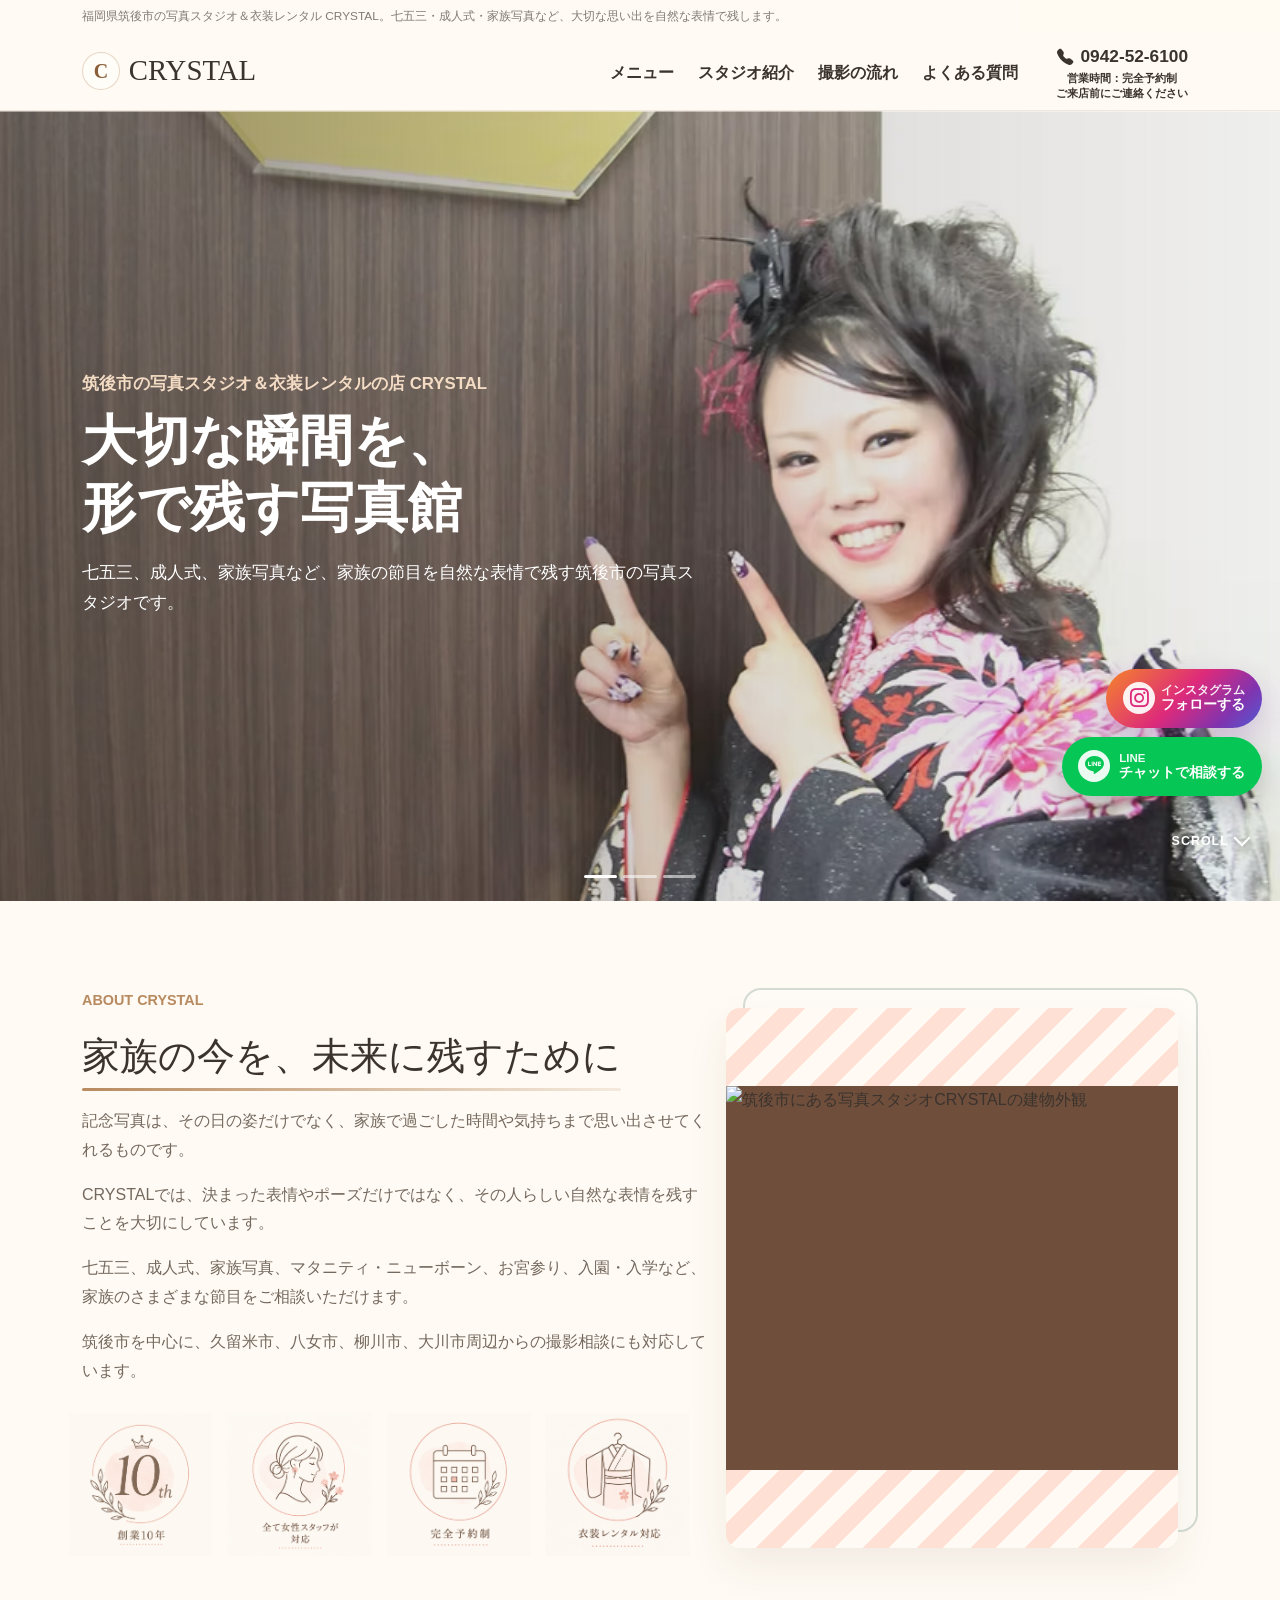
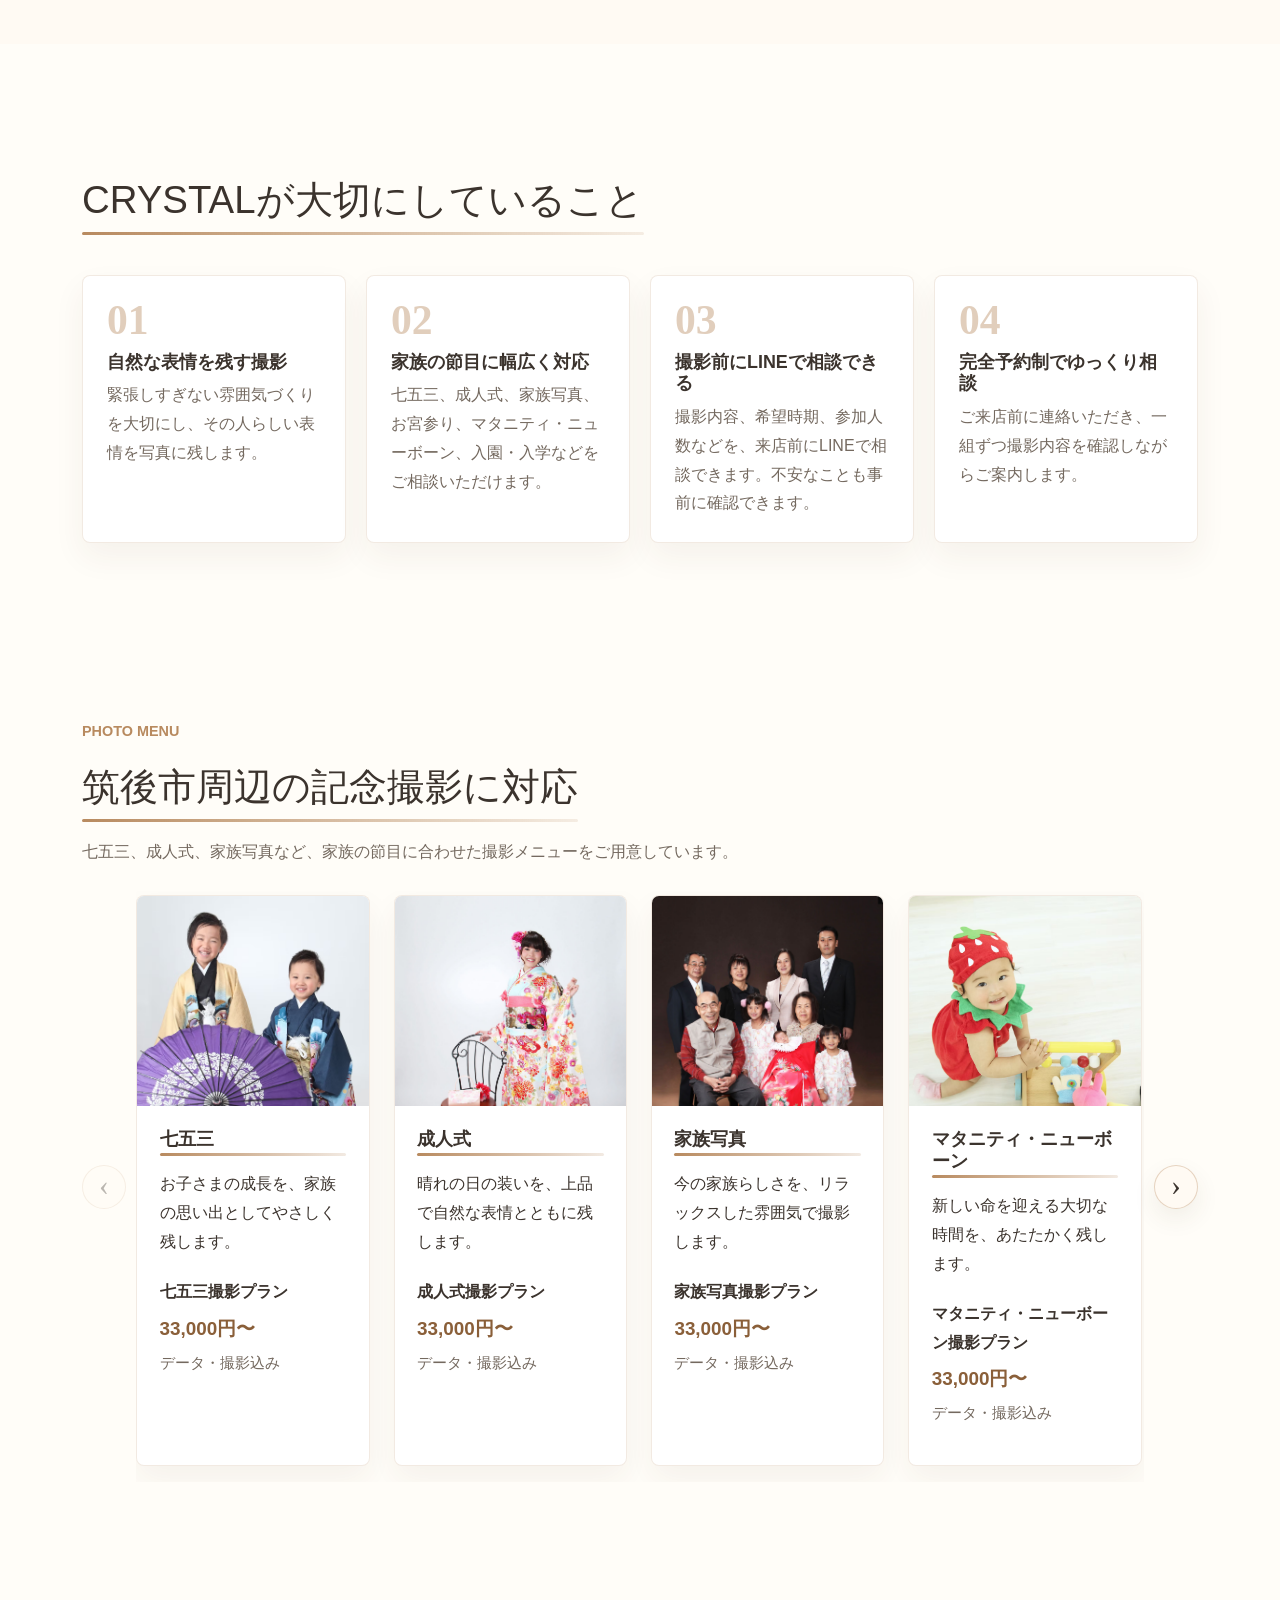
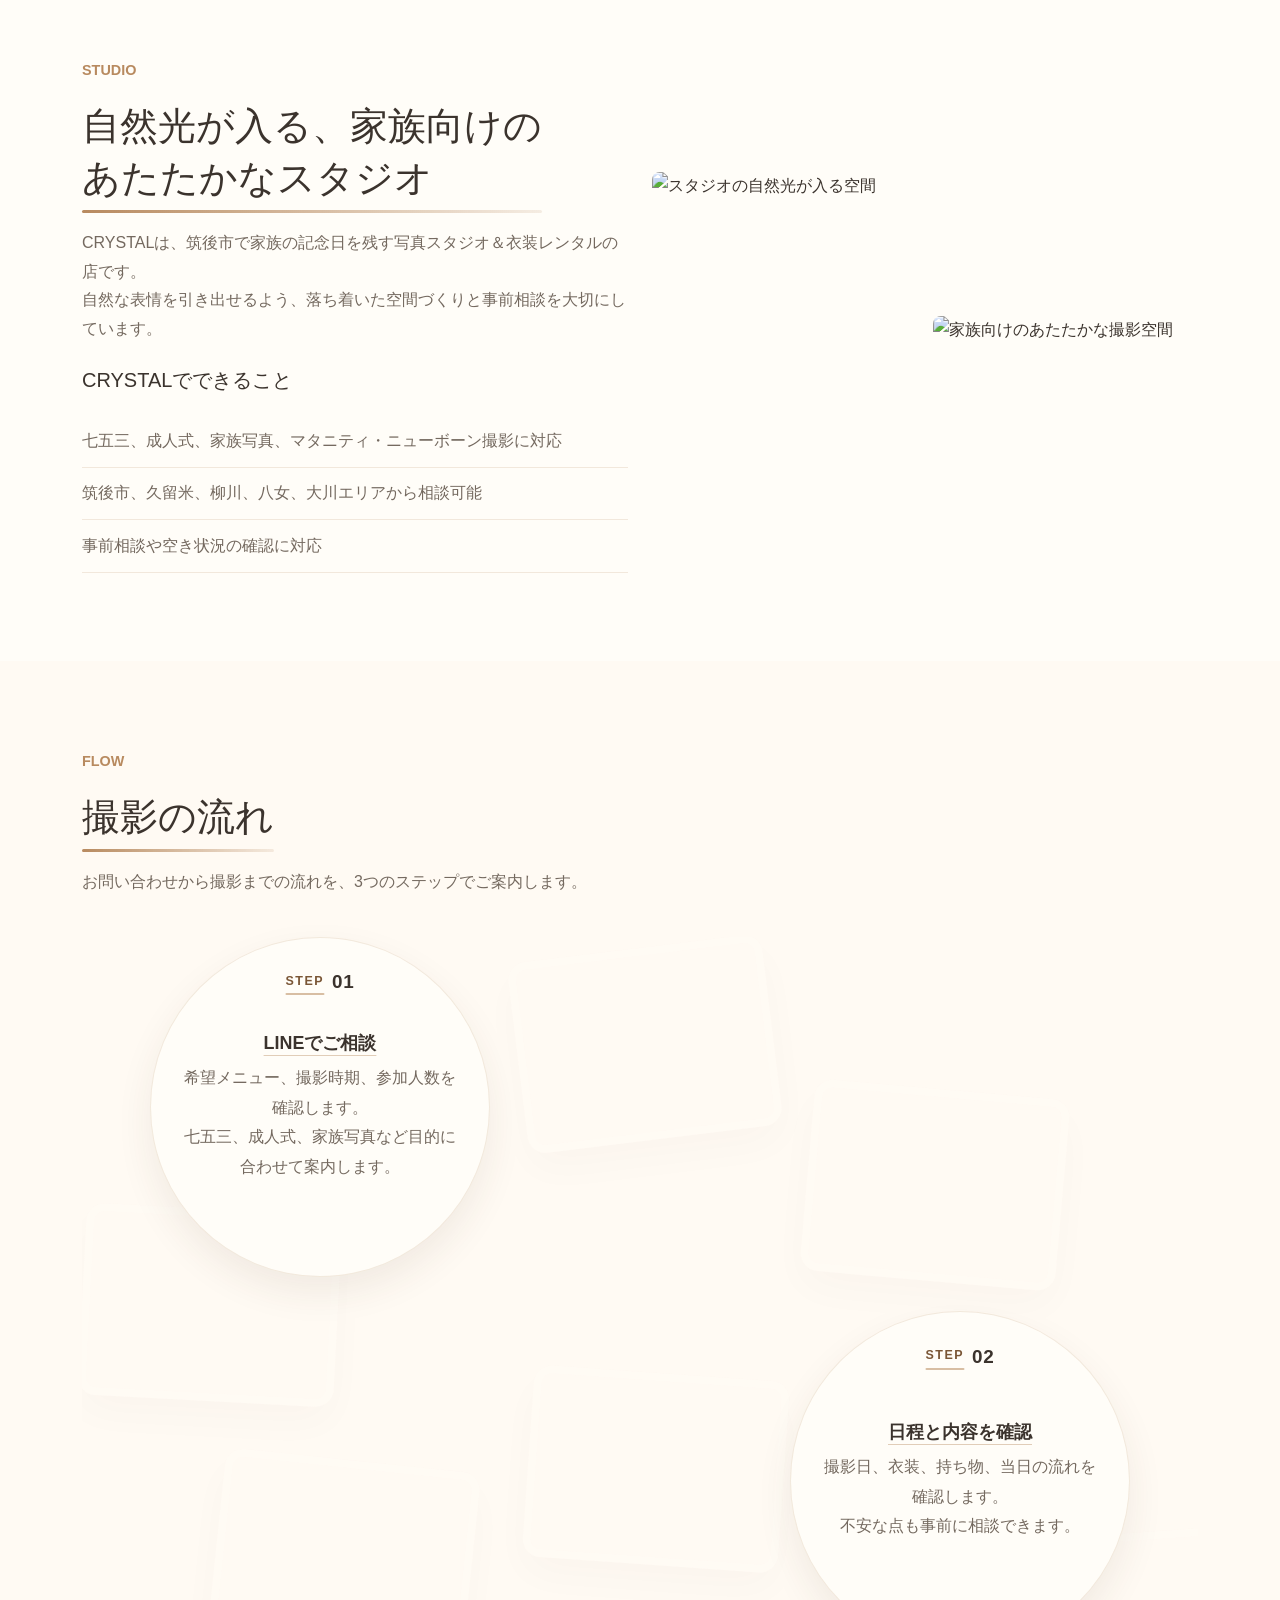
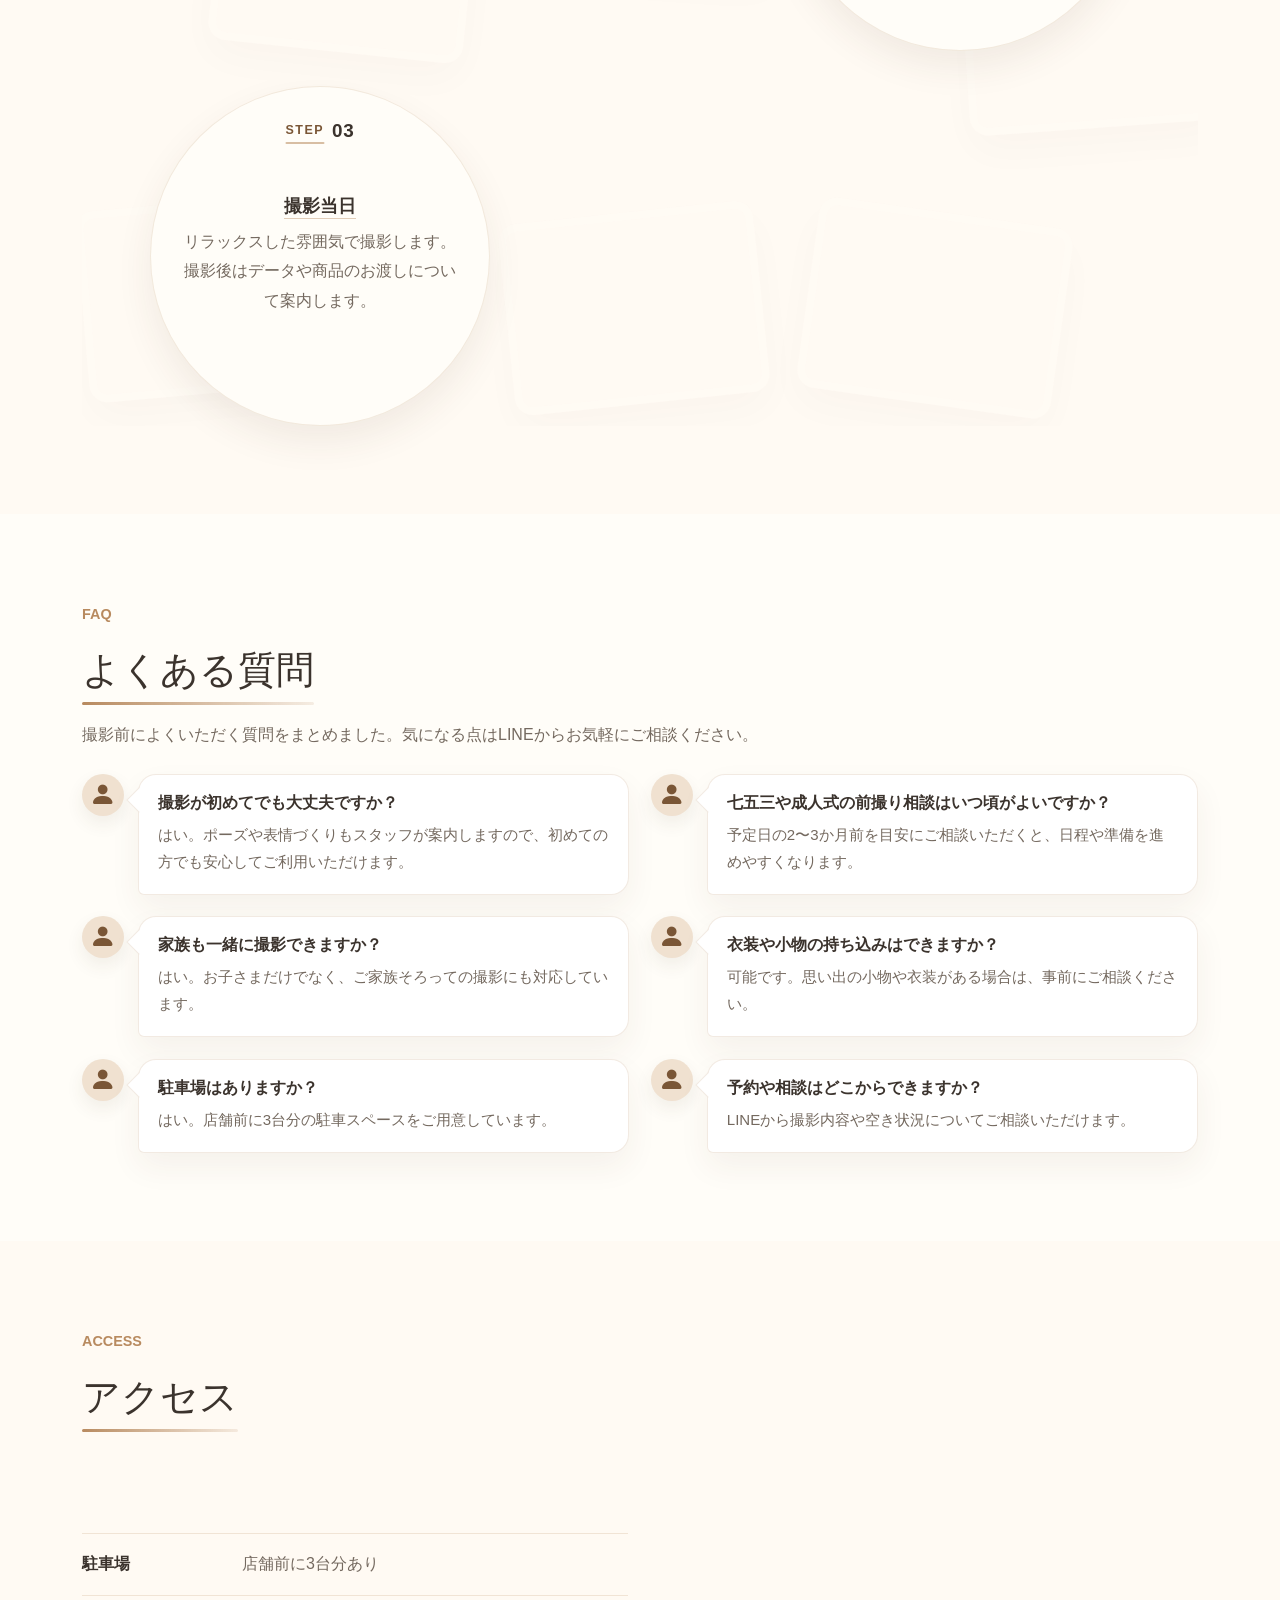
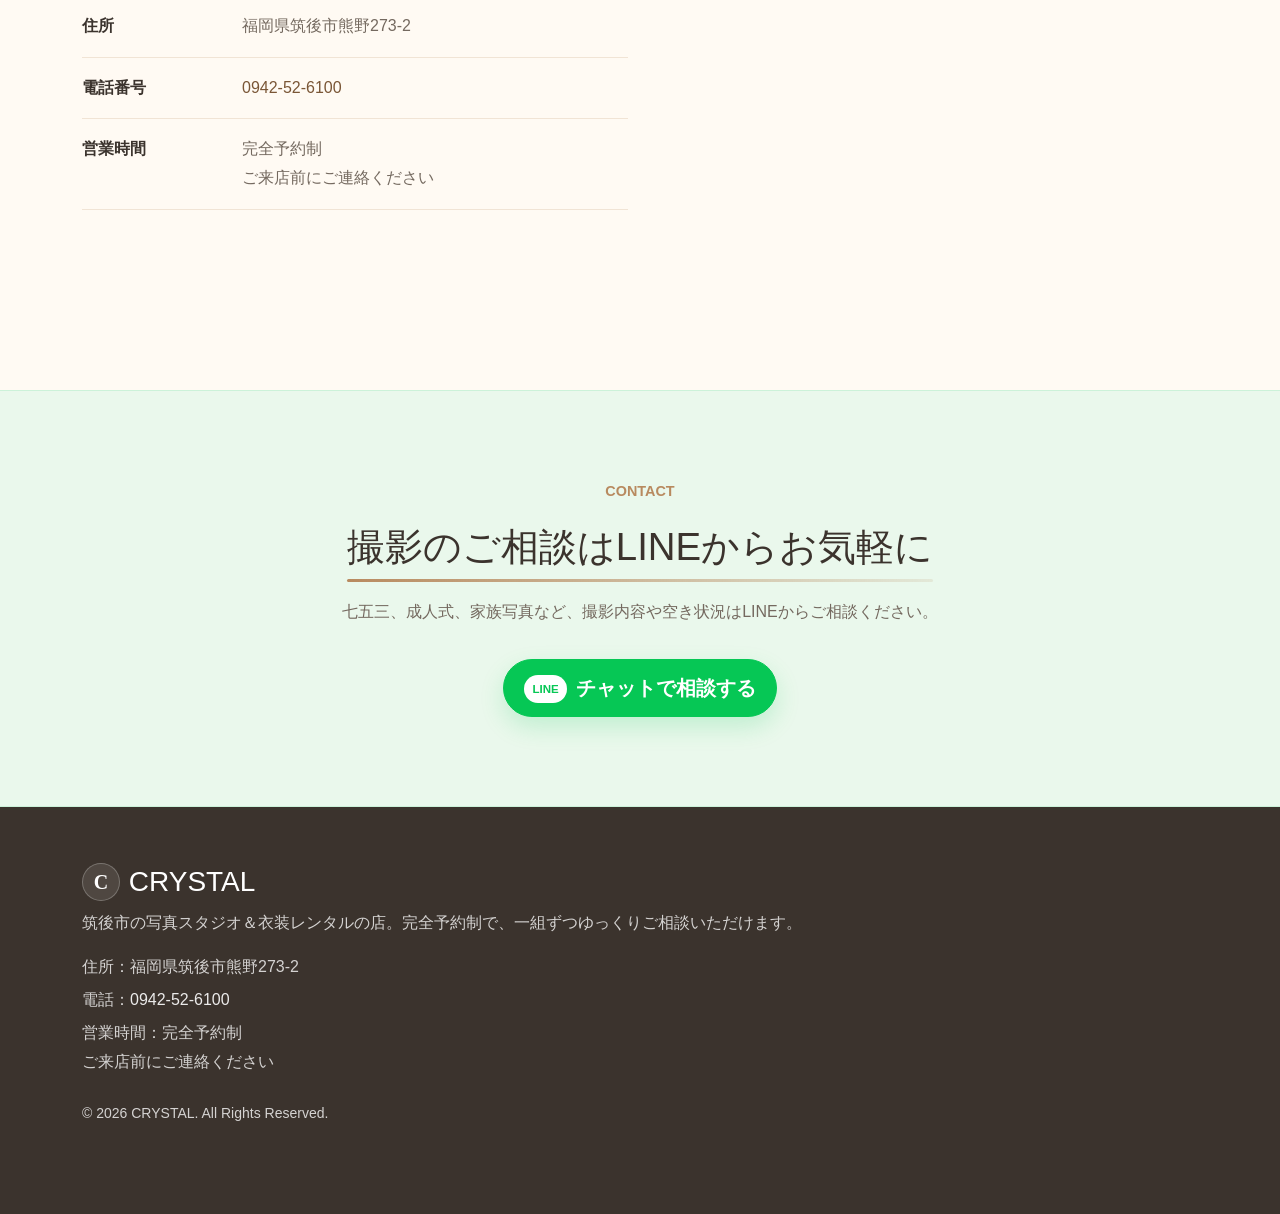
==== commit b314c54d: "気になった箇所修正" ====
--- a/index.html
+++ b/index.html
@@ -121,8 +121,11 @@
       </div>
       <div class="hero-copy">
         <div class="container">
-          <p class="eyebrow mb-2">筑後市の写真スタジオ＆衣装レンタルの店 CRYSTAL</p>
-          <h1 id="main-heading">大切な瞬間を、<br>やさしく残す写真館</h1>
+          <p class="eyebrow hero-eyebrow mb-2">
+            <span class="hero-eyebrow-pc">筑後市の写真スタジオ＆衣装レンタルの店 CRYSTAL</span>
+            <span class="hero-eyebrow-sp">筑後市の写真スタジオ＆<br>衣装レンタルの店 <br>CRYSTAL</span>
+          </p>
+          <h1 id="main-heading">大切な瞬間を、<br>形で残す写真館</h1>
           <p class="mt-3 mb-4">七五三、成人式、家族写真など、家族の節目を自然な表情で残す筑後市の写真スタジオです。</p>
         </div>
       </div>
--- a/css/style.css
+++ b/css/style.css
@@ -303,6 +303,10 @@
   color: #f4dcc4
 }
 
+.hero-eyebrow-sp {
+  display: none
+}
+
 .hero h1 {
   max-width: 720px;
   color: #fff;
@@ -702,6 +706,14 @@
   .hero-copy {
     align-items: flex-end;
     padding-bottom: 5.5rem
+  }
+
+  .hero-eyebrow-pc {
+    display: none
+  }
+
+  .hero-eyebrow-sp {
+    display: inline
   }
 
   .hero-control {
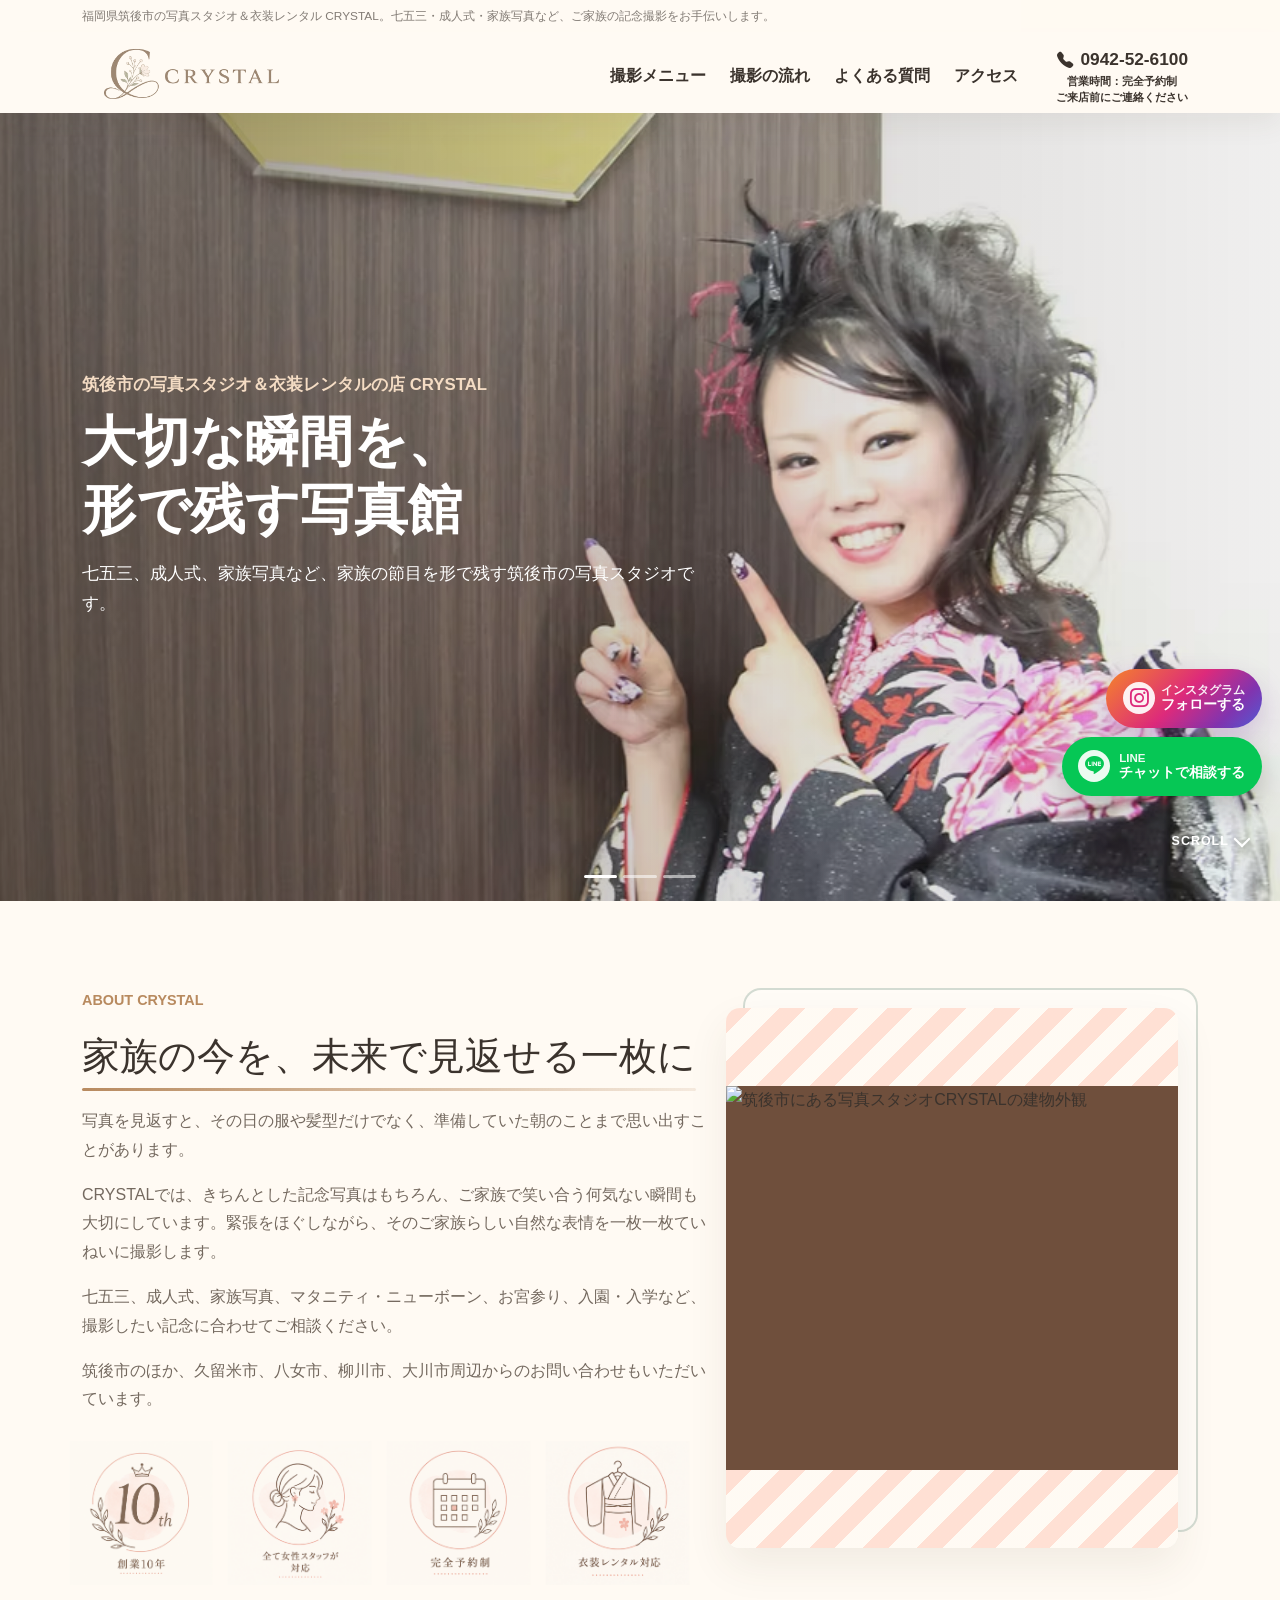
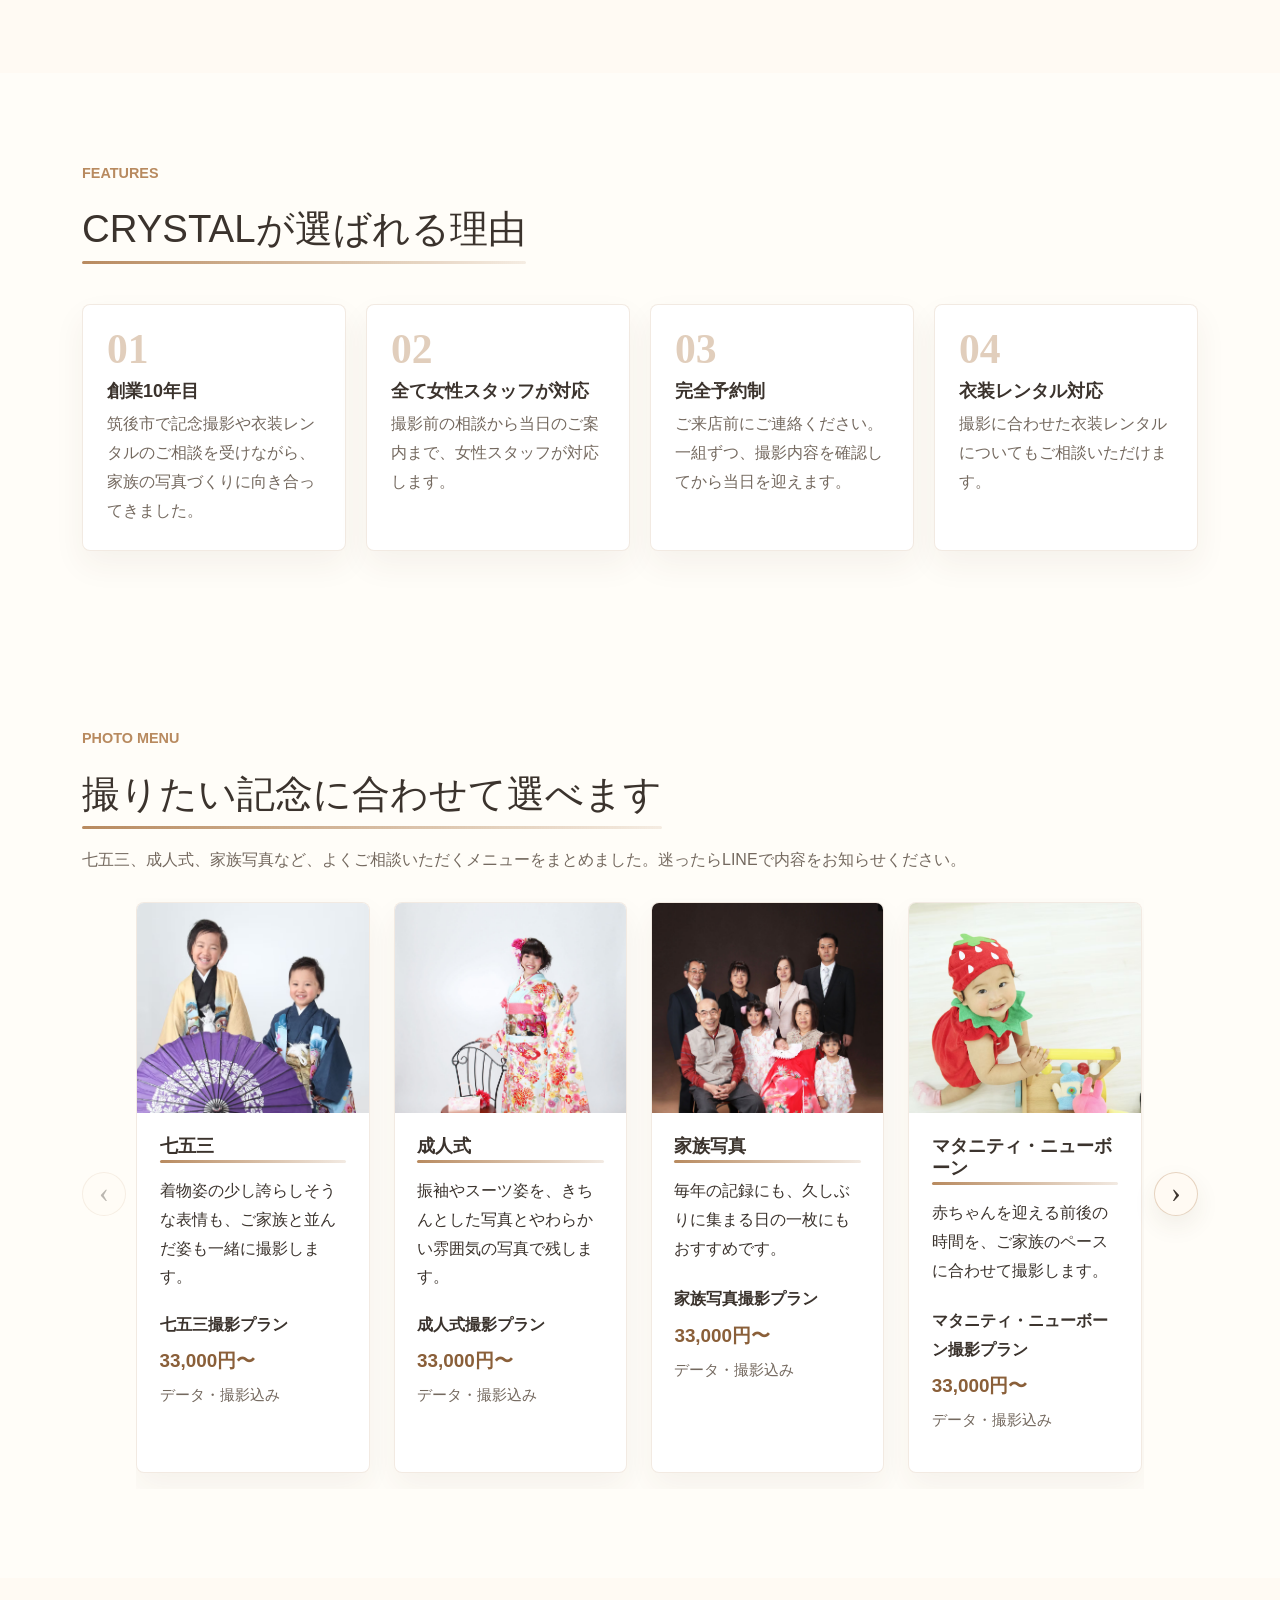
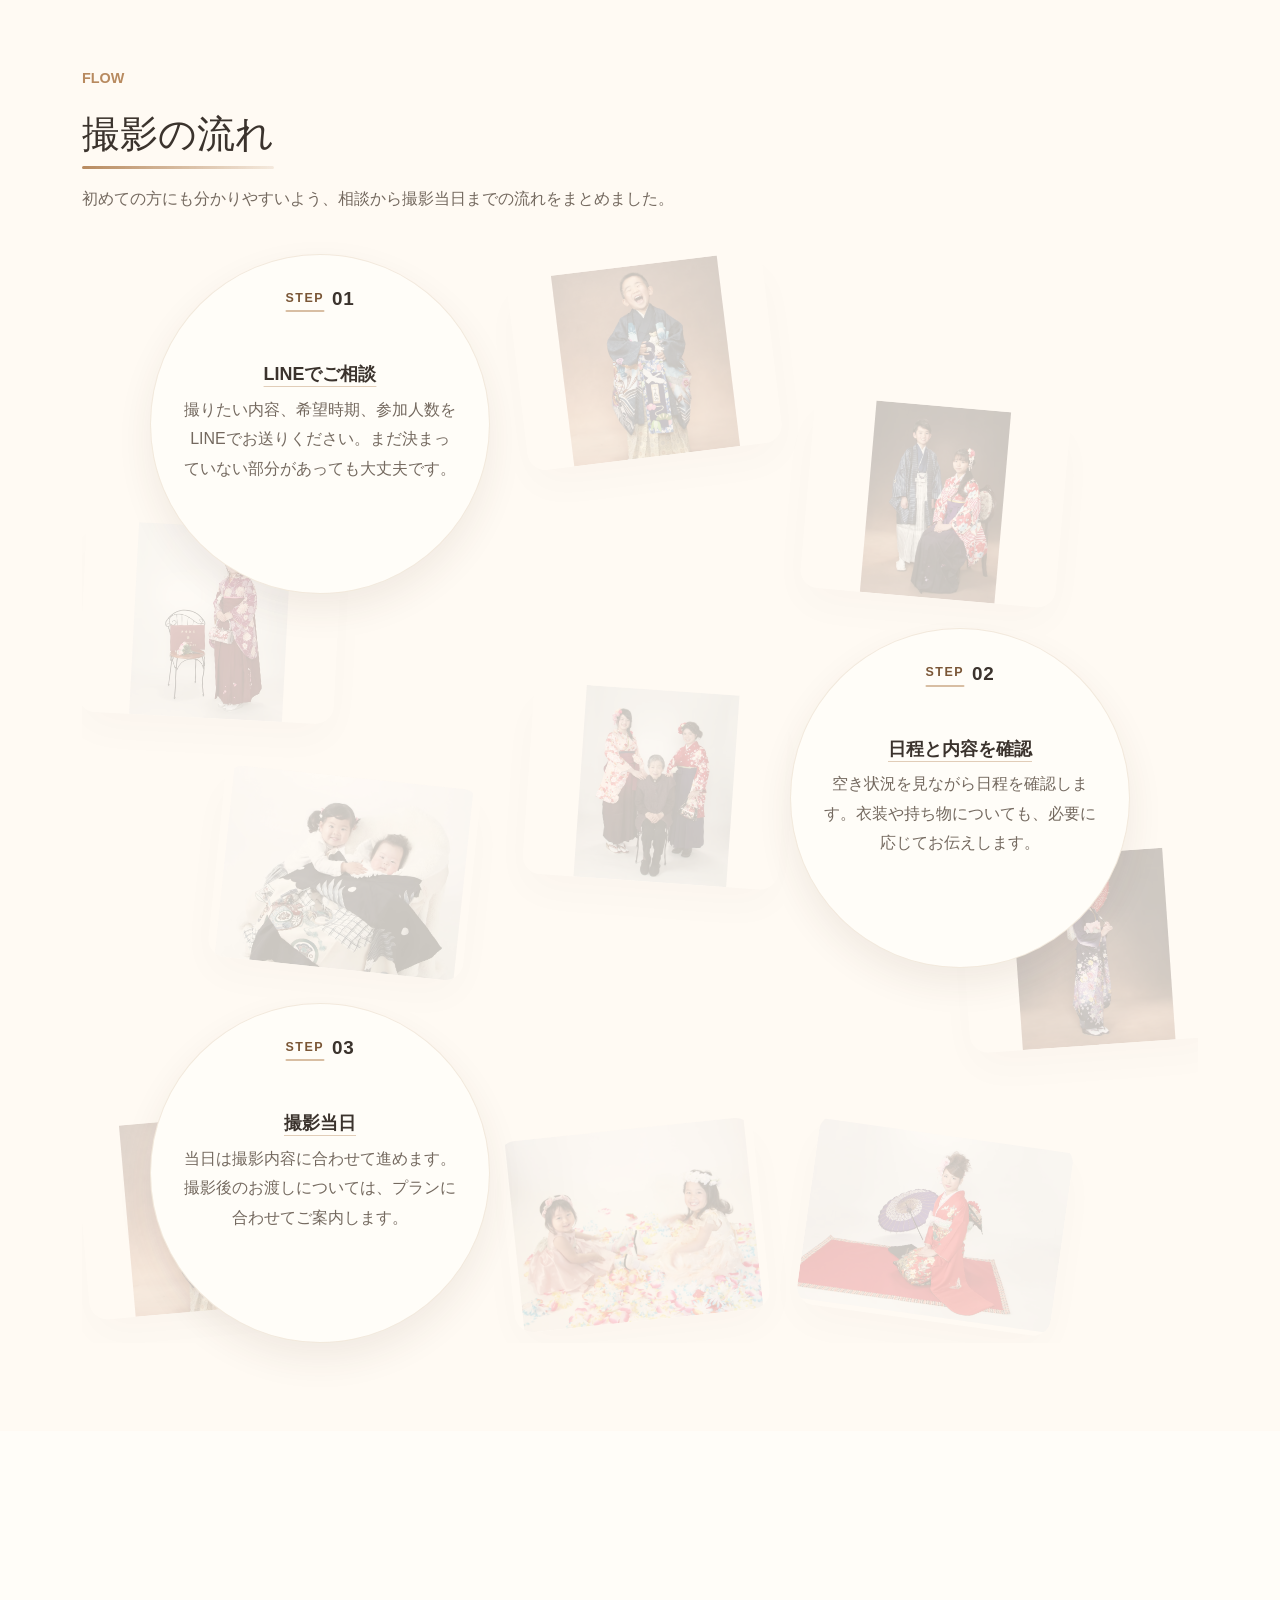
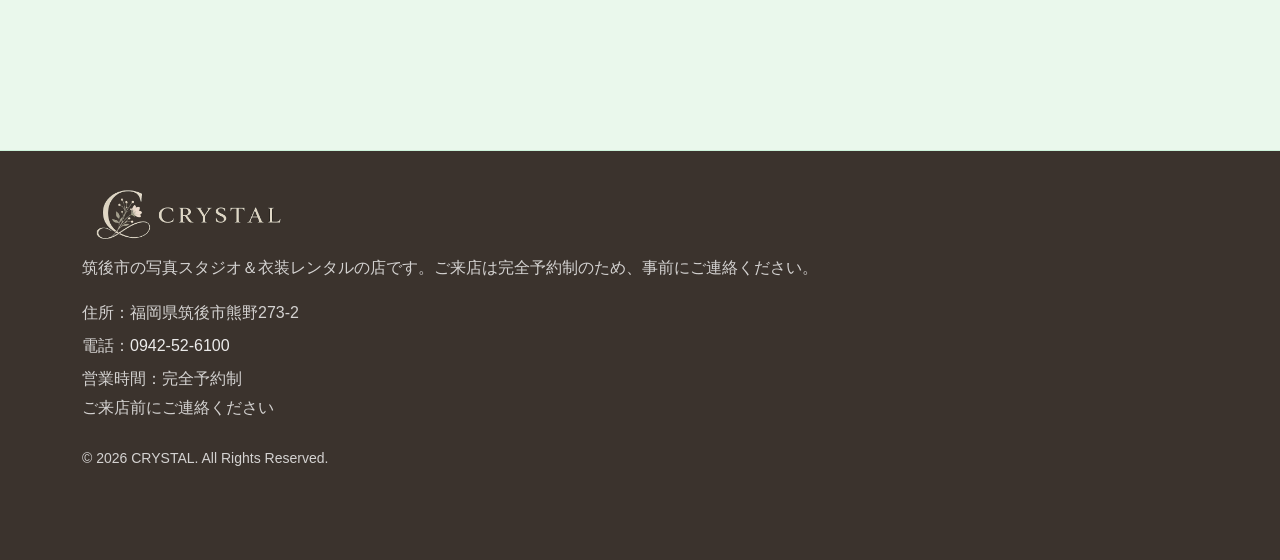
==== commit 6cd4fc8f: "確認用" ====
--- a/index.html
+++ b/index.html
@@ -6,16 +6,18 @@
   <meta name="viewport" content="width=device-width, initial-scale=1">
   <title>CRYSTAL｜筑後市の写真スタジオ＆衣装レンタルの店</title>
   <meta name="description"
-    content="CRYSTALは筑後市にある写真スタジオ＆衣装レンタルの店です。完全予約制で、七五三、成人式、家族写真、マタニティ・ニューボーンなど大切な記念撮影のご相談をLINEで受け付けています。">
+    content="筑後市熊野にある写真スタジオ＆衣装レンタルの店CRYSTAL。七五三、成人式、家族写真、マタニティ・ニューボーンなどの撮影を、完全予約制でご案内しています。撮影前の相談はLINEからどうぞ。">
   <meta name="keywords" content="筑後市 写真館, 筑後 七五三 写真, 筑後 家族写真, 久留米 写真館, 柳川 写真館, 八女 写真館, 大川 写真館">
   <meta name="robots" content="index,follow">
   <meta property="og:type" content="website">
   <meta property="og:title" content="CRYSTAL｜筑後市の写真スタジオ＆衣装レンタルの店">
-  <meta property="og:description" content="筑後市の写真スタジオ＆衣装レンタルの店CRYSTAL。完全予約制で、七五三・成人式・家族写真など大切な思い出を自然な表情で残します。">
+  <meta property="og:description" content="筑後市の写真スタジオ＆衣装レンタルの店CRYSTAL。七五三・成人式・家族写真など、撮影前の相談から完全予約制でご案内します。">
   <meta property="og:image" content="images/top用.avif">
   <meta property="og:site_name" content="CRYSTAL">
   <meta name="twitter:card" content="summary_large_image">
-  <meta name="twitter:description" content="筑後市の写真スタジオ＆衣装レンタルの店CRYSTAL。完全予約制で、七五三・成人式・家族写真など大切な思い出を自然な表情で残します。">
+  <meta name="twitter:description" content="筑後市の写真スタジオ＆衣装レンタルの店CRYSTAL。七五三・成人式・家族写真など、撮影前の相談から完全予約制でご案内します。">
+  <link rel="icon" type="image/png" href="images/favicon.png">
+  <link rel="apple-touch-icon" href="images/favicon.png">
   <link rel="preconnect" href="https://cdn.jsdelivr.net">
   <link rel="preconnect" href="https://images.unsplash.com">
   <link href="https://cdn.jsdelivr.net/npm/bootstrap@5.3.3/dist/css/bootstrap.min.css" rel="stylesheet">
@@ -26,7 +28,7 @@
     "@context": "https://schema.org",
     "@type": "LocalBusiness",
     "name": "CRYSTAL",
-    "description": "筑後市で七五三、成人式、家族写真、マタニティ・ニューボーン撮影に対応する完全予約制の写真スタジオ＆衣装レンタルの店です。",
+    "description": "筑後市熊野の写真スタジオ＆衣装レンタルの店です。七五三、成人式、家族写真、マタニティ・ニューボーンなどの撮影を完全予約制で案内しています。",
     "image": "images/top用.avif",
     "address": {
       "@type": "PostalAddress",
@@ -60,24 +62,25 @@
   </div>
   <div class="site-lead-bar" aria-label="CRYSTALの紹介文">
     <div class="container">
-      <p>福岡県筑後市の写真スタジオ＆衣装レンタル CRYSTAL。七五三・成人式・家族写真など、大切な思い出を自然な表情で残します。</p>
+      <p>福岡県筑後市の写真スタジオ＆衣装レンタル CRYSTAL。七五三・成人式・家族写真など、ご家族の記念撮影をお手伝いします。</p>
     </div>
   </div>
   <header class="sticky-top">
     <nav class="navbar navbar-expand-lg" aria-label="主要ナビゲーション">
       <div class="container">
-        <a class="navbar-brand" href="#top" aria-label="CRYSTAL TOP"><span class="brand-mark"
-            aria-hidden="true">C</span>CRYSTAL</a>
+        <a class="navbar-brand" href="#top" aria-label="CRYSTAL TOP">
+          <img class="site-logo site-logo-header" src="images/header_logo.png" alt="CRYSTAL">
+        </a>
         <button class="navbar-toggler" type="button" data-bs-target="#mainNav" aria-controls="mainNav"
           aria-expanded="false" aria-label="ナビゲーションを開く">
           <span class="navbar-toggler-icon"></span>
         </button>
         <div class="collapse navbar-collapse" id="mainNav">
           <ul class="navbar-nav ms-auto align-items-lg-center gap-lg-2">
-            <li class="nav-item"><a class="nav-link" href="#menu">メニュー</a></li>
-            <li class="nav-item"><a class="nav-link" href="#studio">スタジオ紹介</a></li>
+            <li class="nav-item"><a class="nav-link" href="#menu">撮影メニュー</a></li>
             <li class="nav-item"><a class="nav-link" href="#flow">撮影の流れ</a></li>
             <li class="nav-item"><a class="nav-link" href="#faq">よくある質問</a></li>
+            <li class="nav-item"><a class="nav-link" href="#access">アクセス</a></li>
             <li class="nav-item nav-mobile-cta"><a class="nav-link mobile-nav-button" href="https://www.instagram.com/"
                 target="_blank" rel="noopener"><i class="bi bi-instagram" aria-hidden="true"></i><span
                   class="fixed-cta-text"><span class="fixed-cta-label">インスタグラム</span><span
@@ -99,8 +102,7 @@
 
   <main>
     <section class="hero" aria-labelledby="main-heading">
-      <div id="heroSlider" class="carousel slide carousel-fade" data-bs-ride="carousel" data-bs-interval="5000"
-        data-bs-touch="true">
+      <div id="heroSlider" class="carousel slide carousel-fade" data-bs-interval="5000" data-bs-touch="true">
         <div class="carousel-indicators">
           <button type="button" data-bs-target="#heroSlider" data-bs-slide-to="0" class="active" aria-current="true"
             aria-label="1枚目の写真"></button>
@@ -126,7 +128,7 @@
             <span class="hero-eyebrow-sp">筑後市の写真スタジオ＆<br>衣装レンタルの店 <br>CRYSTAL</span>
           </p>
           <h1 id="main-heading">大切な瞬間を、<br>形で残す写真館</h1>
-          <p class="mt-3 mb-4">七五三、成人式、家族写真など、家族の節目を自然な表情で残す筑後市の写真スタジオです。</p>
+          <p class="mt-3 mb-4">七五三、成人式、家族写真など、家族の節目を形で残す筑後市の写真スタジオです。</p>
         </div>
       </div>
       <a class="scroll-cue" href="#menu" aria-label="メニューへスクロール">SCROLL<span aria-hidden="true"></span></a>
@@ -137,12 +139,12 @@
         <div class="row g-5 align-items-start">
           <div class="col-lg-7 fade-up">
             <p class="eyebrow">ABOUT CRYSTAL</p>
-            <h2 id="about-heading" class="section-title">家族の今を、未来に残すために</h2>
+            <h2 id="about-heading" class="section-title">家族の今を、未来で見返せる一枚に</h2>
             <div class="about-copy lead-text">
-              <p>記念写真は、その日の姿だけでなく、家族で過ごした時間や気持ちまで思い出させてくれるものです。</p>
-              <p>CRYSTALでは、決まった表情やポーズだけではなく、その人らしい自然な表情を残すことを大切にしています。</p>
-              <p>七五三、成人式、家族写真、マタニティ・ニューボーン、お宮参り、入園・入学など、家族のさまざまな節目をご相談いただけます。</p>
-              <p>筑後市を中心に、久留米市、八女市、柳川市、大川市周辺からの撮影相談にも対応しています。</p>
+              <p>写真を見返すと、その日の服や髪型だけでなく、準備していた朝のことまで思い出すことがあります。</p>
+              <p>CRYSTALでは、きちんとした記念写真はもちろん、ご家族で笑い合う何気ない瞬間も大切にしています。緊張をほぐしながら、そのご家族らしい自然な表情を一枚一枚ていねいに撮影します。</p>
+              <p>七五三、成人式、家族写真、マタニティ・ニューボーン、お宮参り、入園・入学など、撮影したい記念に合わせてご相談ください。</p>
+              <p>筑後市のほか、久留米市、八女市、柳川市、大川市周辺からのお問い合わせもいただいています。</p>
             </div>
             <div class="about-icons" aria-label="CRYSTALの特徴">
               <img src="images/icon-10th-anniversary.png" alt="創業10年" loading="lazy">
@@ -169,27 +171,27 @@
     <section id="features" class="section soft-band" aria-labelledby="features-heading">
       <div class="container">
         <p class="eyebrow fade-up">FEATURES</p>
-        <h2 id="features-heading" class="section-title fade-up">CRYSTALが大切にしていること</h2>
+        <h2 id="features-heading" class="section-title fade-up">CRYSTALが選ばれる理由</h2>
         <div class="feature-grid mt-4">
           <article class="feature-card card-soft fade-up" style="--fade-delay: 0ms">
             <span class="feature-number">01</span>
-            <h3>自然な表情を残す撮影</h3>
-            <p>緊張しすぎない雰囲気づくりを大切にし、その人らしい表情を写真に残します。</p>
+            <h3>創業10年目</h3>
+            <p>筑後市で記念撮影や衣装レンタルのご相談を受けながら、家族の写真づくりに向き合ってきました。</p>
           </article>
           <article class="feature-card card-soft fade-up" style="--fade-delay: 100ms">
             <span class="feature-number">02</span>
-            <h3>家族の節目に幅広く対応</h3>
-            <p>七五三、成人式、家族写真、お宮参り、マタニティ・ニューボーン、入園・入学などをご相談いただけます。</p>
+            <h3>全て女性スタッフが対応</h3>
+            <p>撮影前の相談から当日のご案内まで、女性スタッフが対応します。</p>
           </article>
           <article class="feature-card card-soft fade-up" style="--fade-delay: 200ms">
             <span class="feature-number">03</span>
-            <h3>撮影前にLINEで相談できる</h3>
-            <p>撮影内容、希望時期、参加人数などを、来店前にLINEで相談できます。不安なことも事前に確認できます。</p>
+            <h3>完全予約制</h3>
+            <p>ご来店前にご連絡ください。一組ずつ、撮影内容を確認してから当日を迎えます。</p>
           </article>
           <article class="feature-card card-soft fade-up" style="--fade-delay: 300ms">
             <span class="feature-number">04</span>
-            <h3>完全予約制でゆっくり相談</h3>
-            <p>ご来店前に連絡いただき、一組ずつ撮影内容を確認しながらご案内します。</p>
+            <h3>衣装レンタル対応</h3>
+            <p>撮影に合わせた衣装レンタルについてもご相談いただけます。</p>
           </article>
         </div>
       </div>
@@ -198,8 +200,8 @@
     <section id="menu" class="section soft-band" aria-labelledby="menu-heading">
       <div class="container">
         <p class="eyebrow fade-up">PHOTO MENU</p>
-        <h2 id="menu-heading" class="section-title fade-up">筑後市周辺の記念撮影に対応</h2>
-        <p class="lead-text fade-up">七五三、成人式、家族写真など、家族の節目に合わせた撮影メニューをご用意しています。</p>
+        <h2 id="menu-heading" class="section-title fade-up">撮りたい記念に合わせて選べます</h2>
+        <p class="lead-text fade-up">七五三、成人式、家族写真など、よくご相談いただくメニューをまとめました。迷ったらLINEで内容をお知らせください。</p>
         <div class="menu-carousel fade-up" aria-label="メニュー一覧">
           <button class="menu-nav prev" type="button" data-menu-prev aria-label="前のメニュー">‹</button>
           <div class="menu-track" id="menuTrack">
@@ -208,7 +210,7 @@
                 <img src="images/七五三.avif" alt="七五三の画像" loading="lazy">
                 <div class="card-body">
                   <h3>七五三</h3>
-                  <p>お子さまの成長を、家族の思い出としてやさしく残します。</p>
+                  <p>着物姿の少し誇らしそうな表情も、ご家族と並んだ姿も一緒に撮影します。</p>
                   <p class="plan-name">七五三撮影プラン</p>
                   <p class="plan-price">33,000円〜</p>
                   <p class="plan-note">データ・撮影込み</p>
@@ -220,7 +222,7 @@
                 <img src="images/成人式.jpg" alt="成人式の画像" loading="lazy">
                 <div class="card-body">
                   <h3>成人式</h3>
-                  <p>晴れの日の装いを、上品で自然な表情とともに残します。</p>
+                  <p>振袖やスーツ姿を、きちんとした写真とやわらかい雰囲気の写真で残します。</p>
                   <p class="plan-name">成人式撮影プラン</p>
                   <p class="plan-price">33,000円〜</p>
                   <p class="plan-note">データ・撮影込み</p>
@@ -232,7 +234,7 @@
                 <img src="images/家族.jpg" alt="家族写真の画像" loading="lazy">
                 <div class="card-body">
                   <h3>家族写真</h3>
-                  <p>今の家族らしさを、リラックスした雰囲気で撮影します。</p>
+                  <p>毎年の記録にも、久しぶりに集まる日の一枚にもおすすめです。</p>
                   <p class="plan-name">家族写真撮影プラン</p>
                   <p class="plan-price">33,000円〜</p>
                   <p class="plan-note">データ・撮影込み</p>
@@ -244,7 +246,7 @@
                 <img src="images/子供2.avif" alt="マタニティ・ニューボーンの画像" loading="lazy">
                 <div class="card-body">
                   <h3>マタニティ・ニューボーン</h3>
-                  <p>新しい命を迎える大切な時間を、あたたかく残します。</p>
+                  <p>赤ちゃんを迎える前後の時間を、ご家族のペースに合わせて撮影します。</p>
                   <p class="plan-name">マタニティ・ニューボーン撮影プラン</p>
                   <p class="plan-price">33,000円〜</p>
                   <p class="plan-note">データ・撮影込み</p>
@@ -256,7 +258,7 @@
                 <img src="images/子供.avif" alt="お宮参りの画像" loading="lazy">
                 <div class="card-body">
                   <h3>お宮参り</h3>
-                  <p>赤ちゃんの健やかな成長を願う記念日を残します。</p>
+                  <p>赤ちゃんの表情やご家族で抱っこする姿を、記念として撮影します。</p>
                   <p class="plan-name">お宮参り撮影プラン</p>
                   <p class="plan-price">33,000円〜</p>
                   <p class="plan-note">データ・撮影込み</p>
@@ -268,7 +270,7 @@
                 <img src="images/入学.jpg" alt="入園・入学の画像" loading="lazy">
                 <div class="card-body">
                   <h3>入園・入学</h3>
-                  <p>新しい生活の始まりを、明るい表情で残します。</p>
+                  <p>制服やランドセルなど、その時期ならではの姿を写真にします。</p>
                   <p class="plan-name">入園・入学撮影プラン</p>
                   <p class="plan-price">33,000円〜</p>
                   <p class="plan-note">データ・撮影込み</p>
@@ -280,7 +282,7 @@
                 <img class="img-position-center" src="images/誕生日.avif" alt="プロフィールの画像" loading="lazy">
                 <div class="card-body">
                   <h3>プロフィール</h3>
-                  <p>仕事や活動に使いやすい自然なプロフィール写真を撮影します。</p>
+                  <p>仕事用、SNS用、活動紹介用など、使う場面に合わせて撮影します。</p>
                   <p class="plan-name">プロフィール撮影プラン</p>
                   <p class="plan-price">33,000円〜</p>
                   <p class="plan-note">データ・撮影込み</p>
@@ -289,35 +291,6 @@
             </div>
           </div>
           <button class="menu-nav next" type="button" data-menu-next aria-label="次のメニュー">›</button>
-        </div>
-      </div>
-    </section>
-
-    <section id="studio" class="section soft-band" aria-labelledby="studio-heading">
-      <div class="container">
-        <div class="row g-4 align-items-center">
-          <div class="col-lg-6 fade-up">
-            <p class="eyebrow">STUDIO</p>
-            <h2 id="studio-heading" class="section-title">自然光が入る、家族向けの<br>あたたかなスタジオ</h2>
-            <p class="lead-text">CRYSTALは、筑後市で家族の記念日を残す写真スタジオ＆衣装レンタルの店です。<br>自然な表情を引き出せるよう、落ち着いた空間づくりと事前相談を大切にしています。
-            </p>
-            <h3 class="h5 mt-4">CRYSTALでできること</h3>
-            <ul class="fact-list">
-              <li>七五三、成人式、家族写真、マタニティ・ニューボーン撮影に対応</li>
-              <li>筑後市、久留米、柳川、八女、大川エリアから相談可能</li>
-              <li>事前相談や空き状況の確認に対応</li>
-            </ul>
-          </div>
-          <div class="col-lg-6 mt-6">
-            <div class="row g-3">
-              <div class="col-6 fade-up studio-photo-left" style="--fade-delay: 0ms"><img class="studio-photo"
-                  src="https://images.unsplash.com/photo-1497366754035-f200968a6e72?auto=format&fit=crop&w=800&q=80"
-                  alt="スタジオの自然光が入る空間" loading="lazy"></div>
-              <div class="col-6 fade-up studio-photo-right" style="--fade-delay: 140ms"><img class="studio-photo mt-7"
-                  src="https://images.unsplash.com/photo-1519741497674-611481863552?auto=format&fit=crop&w=800&q=80"
-                  alt="家族向けのあたたかな撮影空間" loading="lazy"></div>
-            </div>
-          </div>
         </div>
       </div>
     </section>
@@ -326,7 +299,7 @@
       <div class="container">
         <p class="eyebrow fade-up">FLOW</p>
         <h2 id="flow-heading" class="section-title fade-up">撮影の流れ</h2>
-        <p class="lead-text fade-up">お問い合わせから撮影までの流れを、3つのステップでご案内します。</p>
+        <p class="lead-text fade-up">初めての方にも分かりやすいよう、相談から撮影当日までの流れをまとめました。</p>
         <div class="flow-stage fade-up">
           <div class="flow-bg-collage" aria-hidden="true">
             <span></span><span></span><span></span><span></span><span></span><span></span><span></span><span></span><span></span>
@@ -337,7 +310,7 @@
                 <span class="flow-step"><span class="flow-step-label">STEP</span><span
                     class="flow-step-number">01</span></span>
                 <h3>LINEでご相談</h3>
-                <p>希望メニュー、撮影時期、参加人数を確認します。<br>七五三、成人式、家族写真など目的に合わせて案内します。</p>
+                <p>撮りたい内容、希望時期、参加人数をLINEでお送りください。まだ決まっていない部分があっても大丈夫です。</p>
               </article>
             </div>
             <span class="flow-arrow flow-arrow-1" aria-hidden="true"></span>
@@ -346,7 +319,7 @@
                 <span class="flow-step"><span class="flow-step-label">STEP</span><span
                     class="flow-step-number">02</span></span>
                 <h3>日程と内容を確認</h3>
-                <p>撮影日、衣装、持ち物、当日の流れを確認します。<br>不安な点も事前に相談できます。</p>
+                <p>空き状況を見ながら日程を確認します。衣装や持ち物についても、必要に応じてお伝えします。</p>
               </article>
             </div>
             <span class="flow-arrow flow-arrow-2" aria-hidden="true"></span>
@@ -355,7 +328,7 @@
                 <span class="flow-step"><span class="flow-step-label">STEP</span><span
                     class="flow-step-number">03</span></span>
                 <h3>撮影当日</h3>
-                <p>リラックスした雰囲気で撮影します。撮影後はデータや商品のお渡しについて案内します。</p>
+                <p>当日は撮影内容に合わせて進めます。撮影後のお渡しについては、プランに合わせてご案内します。</p>
               </article>
             </div>
           </div>
@@ -367,34 +340,34 @@
       <div class="container">
         <p class="eyebrow fade-up">FAQ</p>
         <h2 id="faq-heading" class="section-title fade-up">よくある質問</h2>
-        <p class="lead-text fade-up">撮影前によくいただく質問をまとめました。気になる点はLINEからお気軽にご相談ください。</p>
+        <p class="lead-text fade-up">LINEでよく聞かれる内容をまとめました。ここにないことも、そのまま聞いてください。</p>
         <div class="faq-grid mt-4">
           <article class="faq-card fade-up" style="--fade-delay: 0ms">
             <div class="faq-person" aria-hidden="true"><i class="bi bi-person-fill"></i></div>
             <div class="faq-bubble">
               <h3>撮影が初めてでも大丈夫ですか？</h3>
-              <p>はい。ポーズや表情づくりもスタッフが案内しますので、初めての方でも安心してご利用いただけます。</p>
+              <p>大丈夫です。立ち方や目線などはスタッフが声をかけますので、慣れていない方もご安心ください。</p>
             </div>
           </article>
           <article class="faq-card fade-up" style="--fade-delay: 100ms">
             <div class="faq-person" aria-hidden="true"><i class="bi bi-person-fill"></i></div>
             <div class="faq-bubble">
               <h3>七五三や成人式の前撮り相談はいつ頃がよいですか？</h3>
-              <p>予定日の2〜3か月前を目安にご相談いただくと、日程や準備を進めやすくなります。</p>
+              <p>予定日の2〜3か月前を目安にご連絡いただくと、日程の確認や準備がしやすくなります。</p>
             </div>
           </article>
           <article class="faq-card fade-up" style="--fade-delay: 200ms">
             <div class="faq-person" aria-hidden="true"><i class="bi bi-person-fill"></i></div>
             <div class="faq-bubble">
               <h3>家族も一緒に撮影できますか？</h3>
-              <p>はい。お子さまだけでなく、ご家族そろっての撮影にも対応しています。</p>
+              <p>もちろんです。お子さまだけでなく、ご家族そろっての写真も撮影できます。</p>
             </div>
           </article>
           <article class="faq-card fade-up" style="--fade-delay: 300ms">
             <div class="faq-person" aria-hidden="true"><i class="bi bi-person-fill"></i></div>
             <div class="faq-bubble">
               <h3>衣装や小物の持ち込みはできますか？</h3>
-              <p>可能です。思い出の小物や衣装がある場合は、事前にご相談ください。</p>
+              <p>持ち込みできます。使いたい衣装や小物がある場合は、撮影前に内容を教えてください。</p>
             </div>
           </article>
           <article class="faq-card fade-up" style="--fade-delay: 400ms">
@@ -408,7 +381,7 @@
             <div class="faq-person" aria-hidden="true"><i class="bi bi-person-fill"></i></div>
             <div class="faq-bubble">
               <h3>予約や相談はどこからできますか？</h3>
-              <p>LINEから撮影内容や空き状況についてご相談いただけます。</p>
+              <p>LINEで撮影内容や空き状況を確認できます。お電話でのご連絡も可能です。</p>
             </div>
           </article>
         </div>
@@ -419,7 +392,7 @@
       <div class="container">
         <p class="eyebrow fade-up">ACCESS</p>
         <h2 id="access-heading" class="section-title fade-up">アクセス</h2>
-        <p class="lead-text fade-up">営業時間は完全予約制です。ご来店前にLINEまたはお電話でご連絡ください。</p>
+        <p class="lead-text fade-up">ご来店は完全予約制です。お越しになる前に、LINEまたはお電話でご連絡ください。</p>
         <div class="row g-4 access-layout fade-up">
           <div class="col-lg-6">
             <dl class="access-list">
@@ -464,9 +437,10 @@
     <div class="container">
       <div class="row g-4">
         <div class="col-lg-12 footer-info">
-          <h2 id="footer-heading" class="h3 footer-brand"><span class="brand-mark" aria-hidden="true">C</span>CRYSTAL
+          <h2 id="footer-heading" class="h3 footer-brand">
+            <img class="site-logo site-logo-footer" src="images/footer_logo.png" alt="CRYSTAL">
           </h2>
-          <p>筑後市の写真スタジオ＆衣装レンタルの店。完全予約制で、一組ずつゆっくりご相談いただけます。</p>
+          <p>筑後市の写真スタジオ＆衣装レンタルの店です。ご来店は完全予約制のため、事前にご連絡ください。</p>
           <p class="mb-1">住所：福岡県筑後市熊野273-2</p>
           <p class="mb-1">電話：<a href="tel:0942526100">0942-52-6100</a></p>
           <p class="mb-0">営業時間：完全予約制<br>ご来店前にご連絡ください</p>
--- a/css/style.css
+++ b/css/style.css
@@ -51,20 +51,21 @@
   z-index: 1051;
   background: rgba(255, 250, 243, .94);
   backdrop-filter: blur(10px);
-  border-bottom: 1px solid rgba(184, 138, 95, .16)
+  padding-top: 1rem
 }
 
 header.sticky-top {
-  position: sticky;
-  top: 0;
+  position: fixed;
+  top: var(--header-offset, 0px);
   left: 0;
   right: 0;
   width: 100%;
-  z-index: 1050
+  z-index: 1050;
+  transition: top .12s linear
 }
 
 main {
-  padding-top: 0
+  padding-top: var(--header-height, 73px)
 }
 
 .navbar>.container {
@@ -855,7 +856,21 @@
 .navbar-brand {
   display: inline-flex;
   align-items: center;
-  gap: .55rem
+  gap: .55rem;
+  overflow: visible
+}
+
+.site-logo {
+  display: block;
+  width: auto;
+  object-fit: contain;
+  transform: scale(3.8);
+  transform-origin: left center
+}
+
+.site-logo-header,
+.site-logo-footer {
+  height: 38px
 }
 
 .brand-mark {
@@ -969,10 +984,12 @@
   display: block;
   width: clamp(165px, 20vw, 260px);
   aspect-ratio: 4/3;
-  border: 8px solid rgba(255, 253, 248, .86);
+  border: 0;
   border-radius: 18px;
+  background-color: transparent;
   background-position: center;
-  background-size: cover;
+  background-size: contain;
+  background-repeat: no-repeat;
   box-shadow: 0 18px 42px rgba(80, 58, 38, .1);
   opacity: .22;
   filter: saturate(.88)
@@ -981,76 +998,63 @@
 .flow-bg-collage span:nth-child(1) {
   left: 39%;
   top: 1%;
-  background-image: url("https://images.unsplash.com/photo-1511895426328-dc8714191300?auto=format&fit=crop&w=700&q=72");
-  /* background-color: #050403; */
+  background-image: url("../images/撮影の流れ.avif");
   transform: rotate(-7deg)
 }
 
 .flow-bg-collage span:nth-child(2) {
   left: 65%;
   top: 14%;
-  background-image: url("https://images.unsplash.com/photo-1542037104857-ffbb0b9155fb?auto=format&fit=crop&w=700&q=72");
-  /* background-color: #fa0000; */
+  background-image: url("../images/撮影の流れ7.avif");
   transform: rotate(5deg)
 }
 
 .flow-bg-collage span:nth-child(3) {
   left: 79%;
   top: 55%;
-  background-image: url("https://images.unsplash.com/photo-1503454537195-1dcabb73ffb9?auto=format&fit=crop&w=700&q=72");
-  /* background-color: #0116fa; */
+  background-image: url("../images/撮影の流れ3.avif");
   transform: rotate(-4deg)
 }
 
 .flow-bg-collage span:nth-child(4) {
   left: 12%;
   top: 48%;
-  background-image: url("https://images.unsplash.com/photo-1519689680058-324335c77eba?auto=format&fit=crop&w=700&q=72");
-  /* background-color: #ff8205; */
+  background-image: url("../images/撮影の流れ4.avif");
   transform: rotate(6deg)
 }
 
 .flow-bg-collage span:nth-child(5) {
   left: 0%;
   top: 25%;
-  /* width: clamp(150px, 18vw, 235px); */
-  background-image: url("https://images.unsplash.com/photo-1602052577122-f73b9710adba?auto=format&fit=crop&w=700&q=72");
-  /* background-color: #00fffb; */
+  background-image: url("../images/撮影の流れ5.avif");
   transform: rotate(3deg)
 }
 
 .flow-bg-collage span:nth-child(6) {
   left: 38%;
   bottom: 2%;
-  /* width: clamp(150px, 18vw, 235px); */
-  background-image: url("https://images.unsplash.com/photo-1489710437720-ebb67ec84dd2?auto=format&fit=crop&w=700&q=72");
-  /* background-color: #00363c; */
+  background-image: url("../images/撮影の流れ6.avif");
   transform: rotate(-6deg)
 }
 
 .flow-bg-collage span:nth-child(7) {
   left: 65%;
   bottom: 2%;
-  /* width: clamp(150px, 18vw, 235px); */
-  background-image: url("https://images.unsplash.com/photo-1515488042361-ee00e0ddd4e4?auto=format&fit=crop&w=700&q=72");
-  /* background-color: #c3ff00; */
+  background-image: url("../images/撮影の流れ2.avif");
   transform: rotate(8deg)
 }
 
 .flow-bg-collage span:nth-child(8) {
   left: 40%;
   top: 40%;
-  /* width: clamp(145px, 17vw, 220px); */
-  background-image: url("https://images.unsplash.com/photo-1519741497674-611481863552?auto=format&fit=crop&w=700&q=72");
-  /* background-color: #000000; */
+  background-image: url("../images/撮影の流れ9.avif");
   transform: rotate(4deg)
 }
 
 .flow-bg-collage span:nth-child(9) {
   left: 0%;
   bottom: 3%;
-  /* width: clamp(145px, 17vw, 220px); */
-  background-image: url("https://images.unsplash.com/photo-1524504388940-b1c1722653e1?auto=format&fit=crop&w=700&q=72");
+  background-image: url("../images/撮影の流れ.avif");
   transform: rotate(-5deg)
 }
 
@@ -1396,15 +1400,15 @@
     overflow: hidden
   }
 
-  .nav-mobile-cta:nth-of-type(5) {
+  .nav-mobile-cta:nth-of-type(7) {
     grid-column: 1 / -1;
-    grid-row: 5;
+    grid-row: 7;
     margin-top: 2.4rem
   }
 
-  .nav-mobile-cta:nth-of-type(6) {
+  .nav-mobile-cta:nth-of-type(8) {
     grid-column: 1 / -1;
-    grid-row: 6
+    grid-row: 8
   }
 
   #mainNav .navbar-nav {
@@ -1432,11 +1436,11 @@
     box-shadow: 0 12px 26px rgba(80, 58, 38, .12)
   }
 
-  #mainNav .nav-mobile-cta:nth-of-type(5) .mobile-nav-button {
+  #mainNav .nav-mobile-cta:nth-of-type(7) .mobile-nav-button {
     background: var(--instagram) !important
   }
 
-  #mainNav .nav-mobile-cta:nth-of-type(6) .mobile-nav-button {
+  #mainNav .nav-mobile-cta:nth-of-type(8) .mobile-nav-button {
     background: var(--line) !important
   }
 
@@ -1472,11 +1476,11 @@
     white-space: nowrap
   }
 
-  .nav-mobile-cta:nth-of-type(5) .mobile-nav-button i {
+  .nav-mobile-cta:nth-of-type(7) .mobile-nav-button i {
     color: #dd2a7b
   }
 
-  .nav-mobile-cta:nth-of-type(6) .mobile-nav-button i {
+  .nav-mobile-cta:nth-of-type(8) .mobile-nav-button i {
     color: var(--line)
   }
 
@@ -1553,8 +1557,8 @@
 }
 
 .navbar {
-  border-bottom: 1px solid rgba(184, 138, 95, .18);
-  box-shadow: 0 1px 0 rgba(255, 255, 255, .45)
+  border-bottom: 0;
+  box-shadow: 0 10px 28px rgba(80, 58, 38, .08)
 }
 
 .navbar>.container {
@@ -1776,7 +1780,8 @@
 .footer-brand {
   display: inline-flex;
   align-items: center;
-  gap: .55rem
+  gap: .55rem;
+  overflow: visible
 }
 
 .footer-brand .brand-mark {
@@ -1904,6 +1909,11 @@
 
   .navbar-brand {
     font-size: 1.45rem
+  }
+
+  .site-logo-header,
+  .site-logo-footer {
+    height: 34px
   }
 
   .brand-mark {
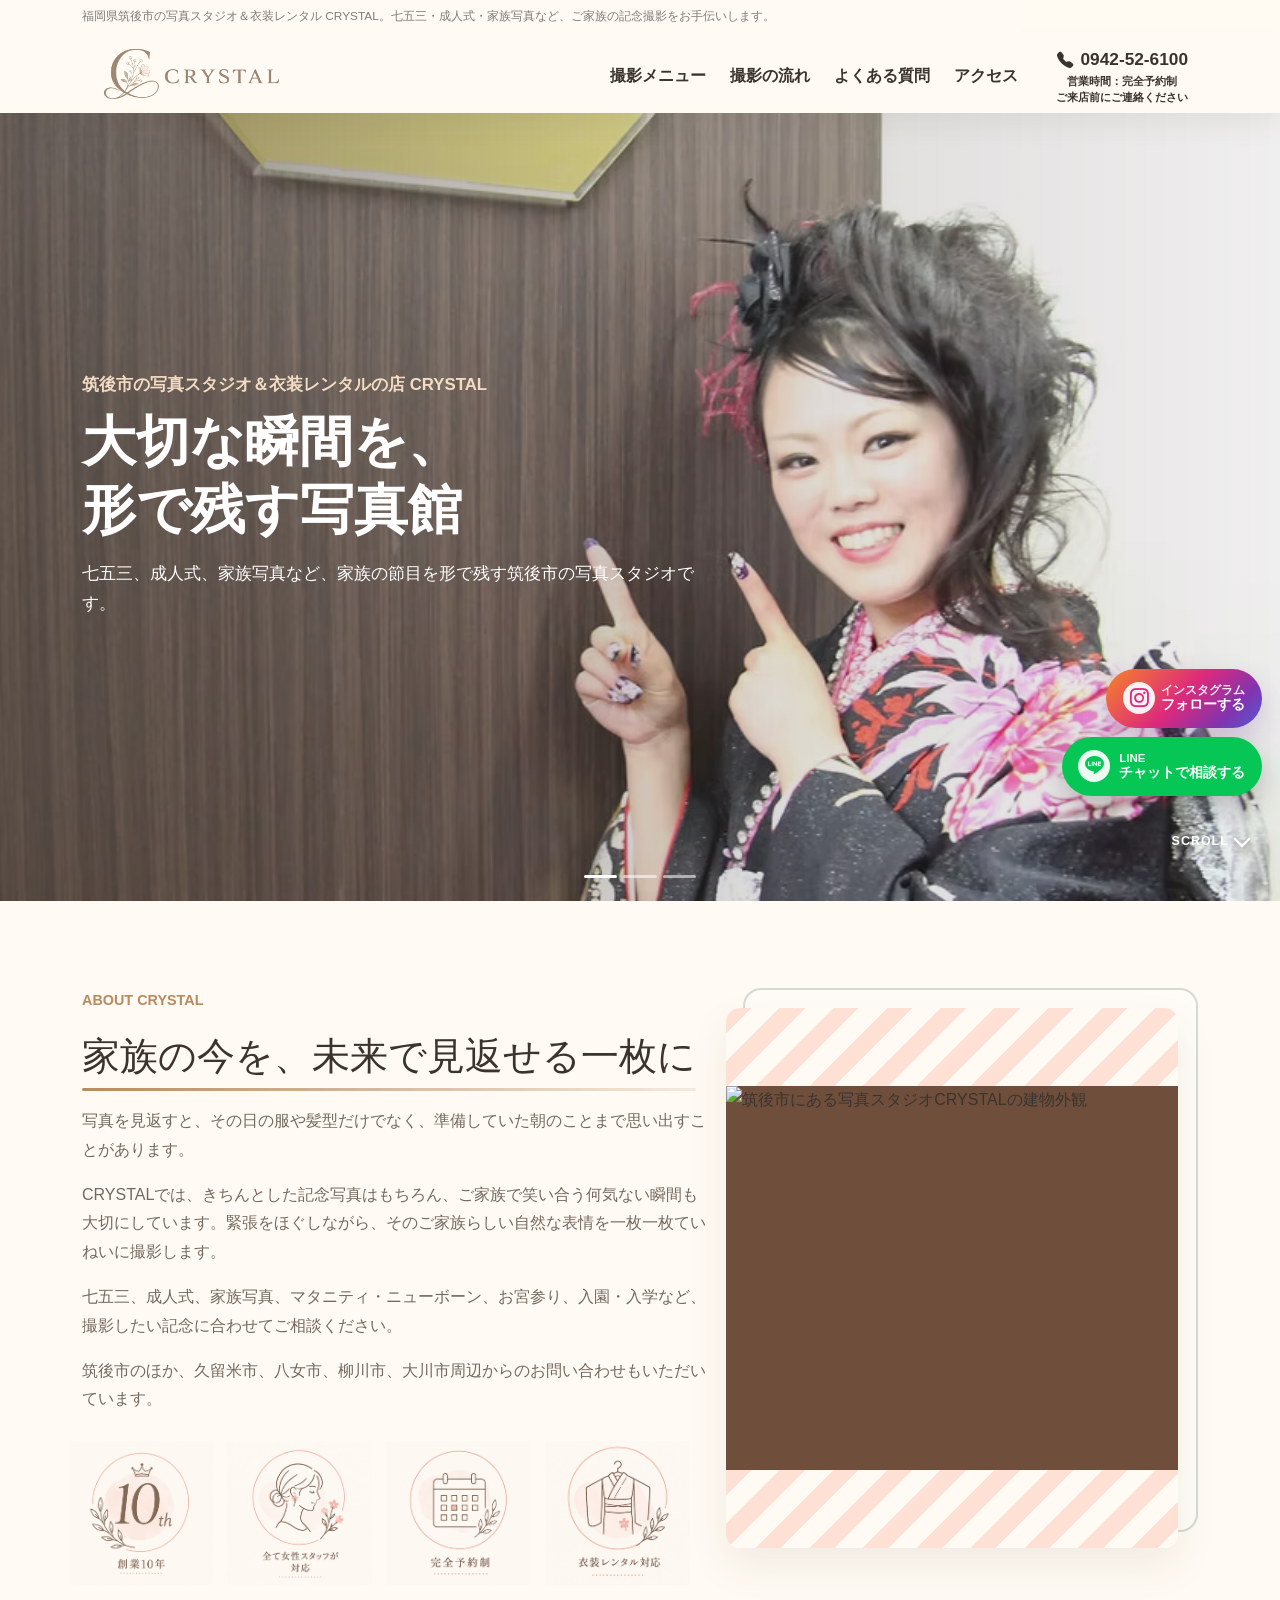
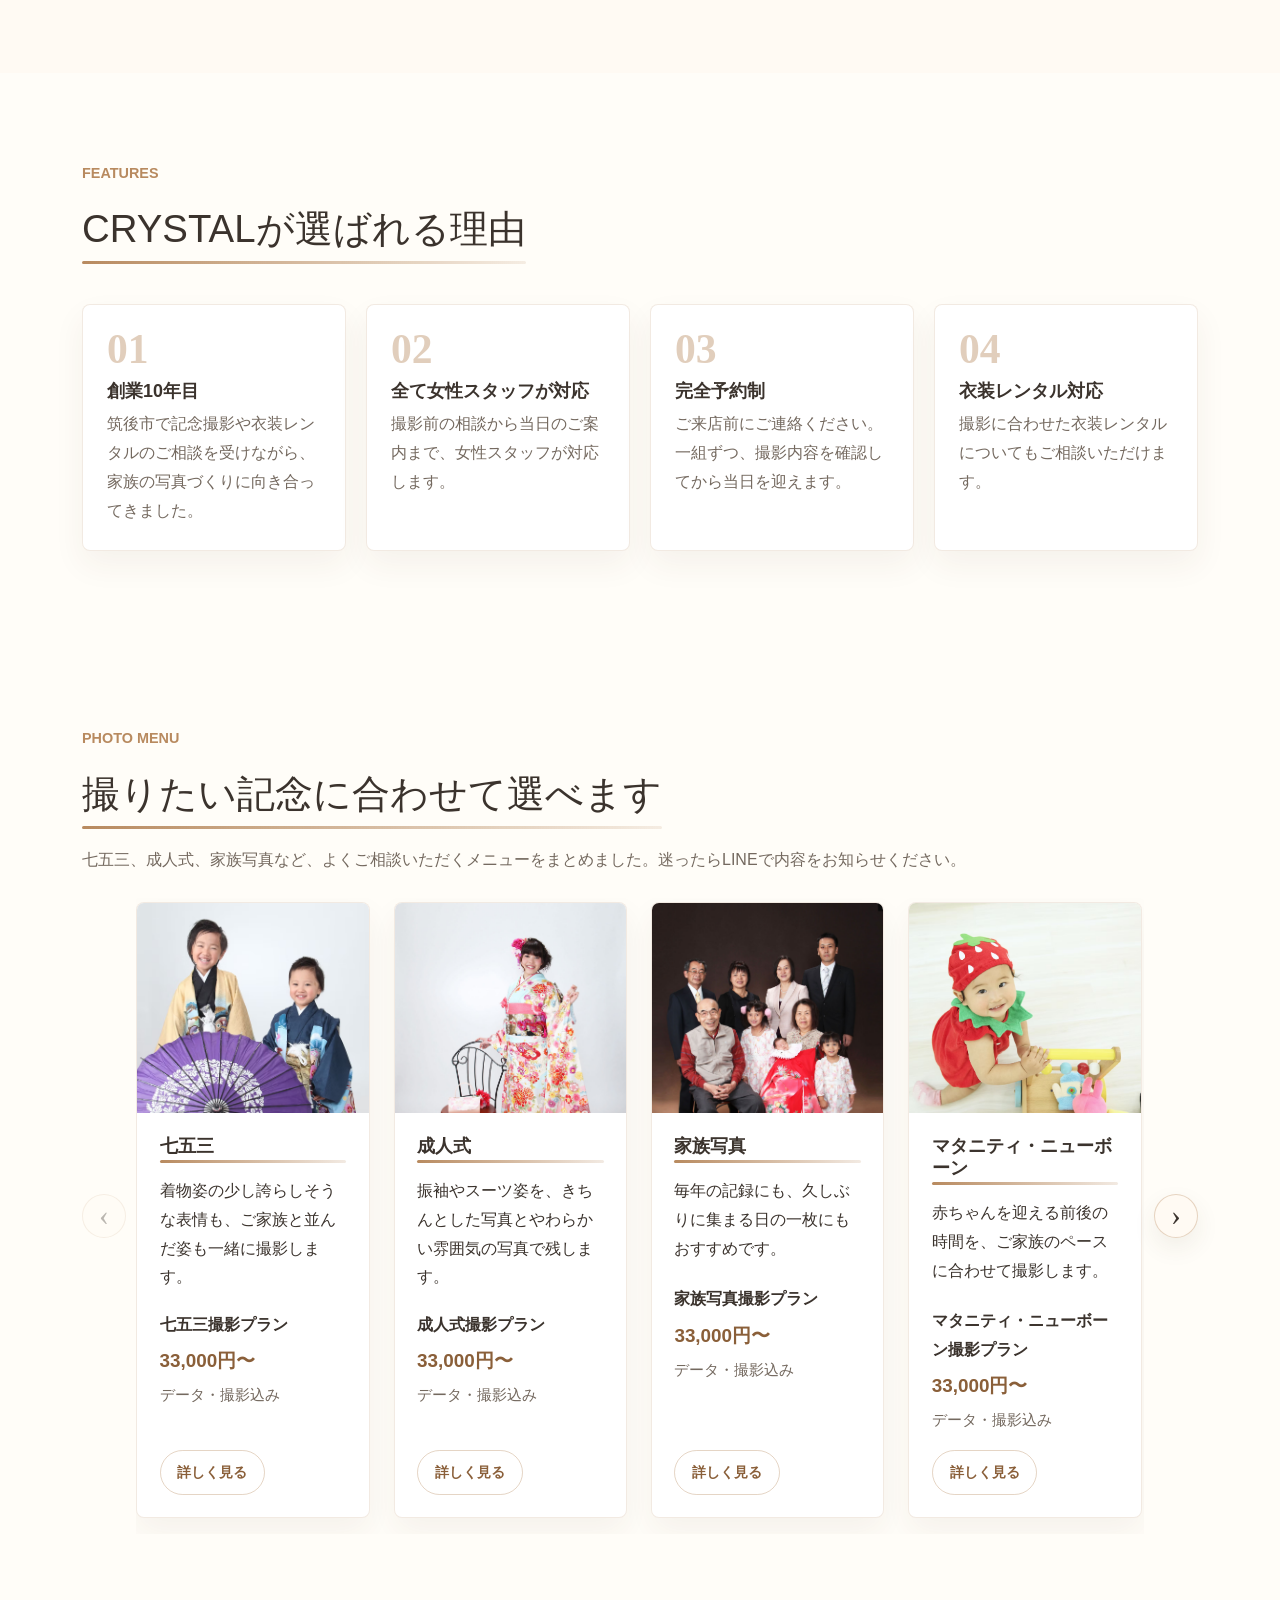
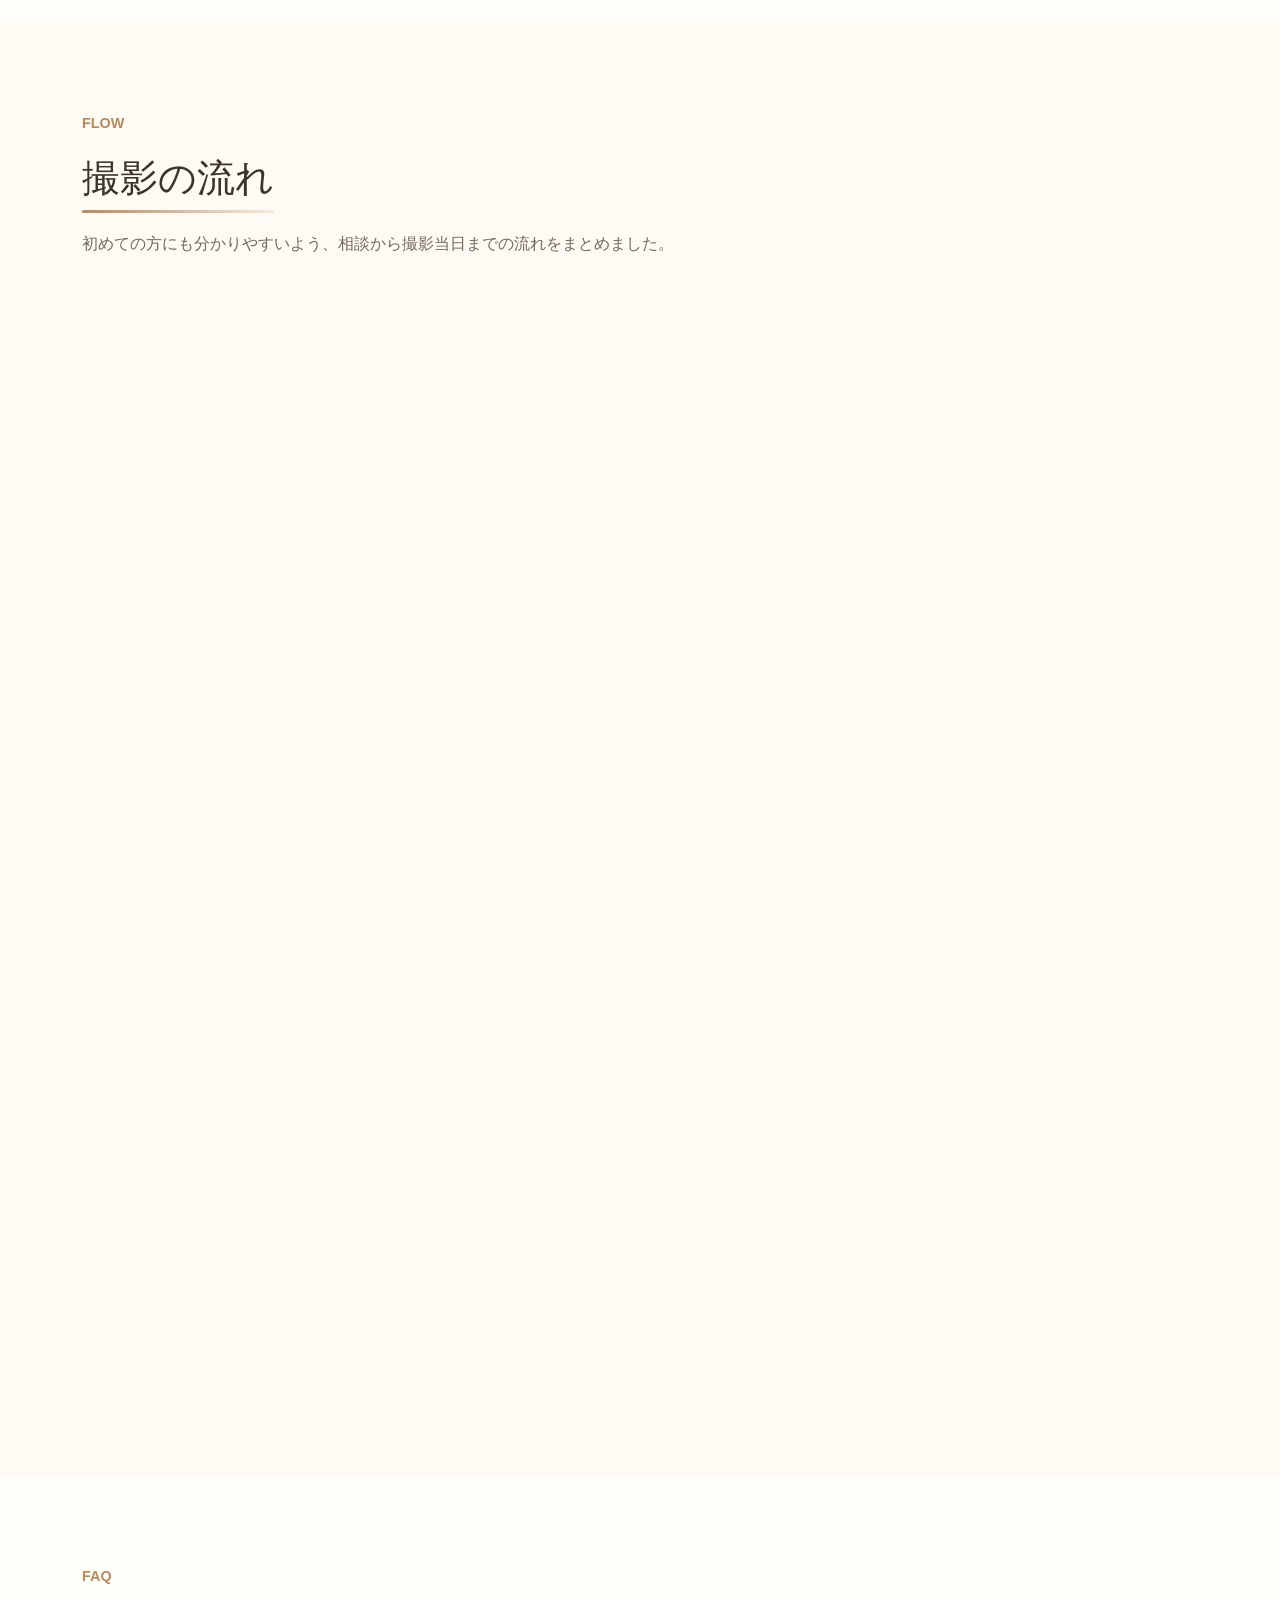
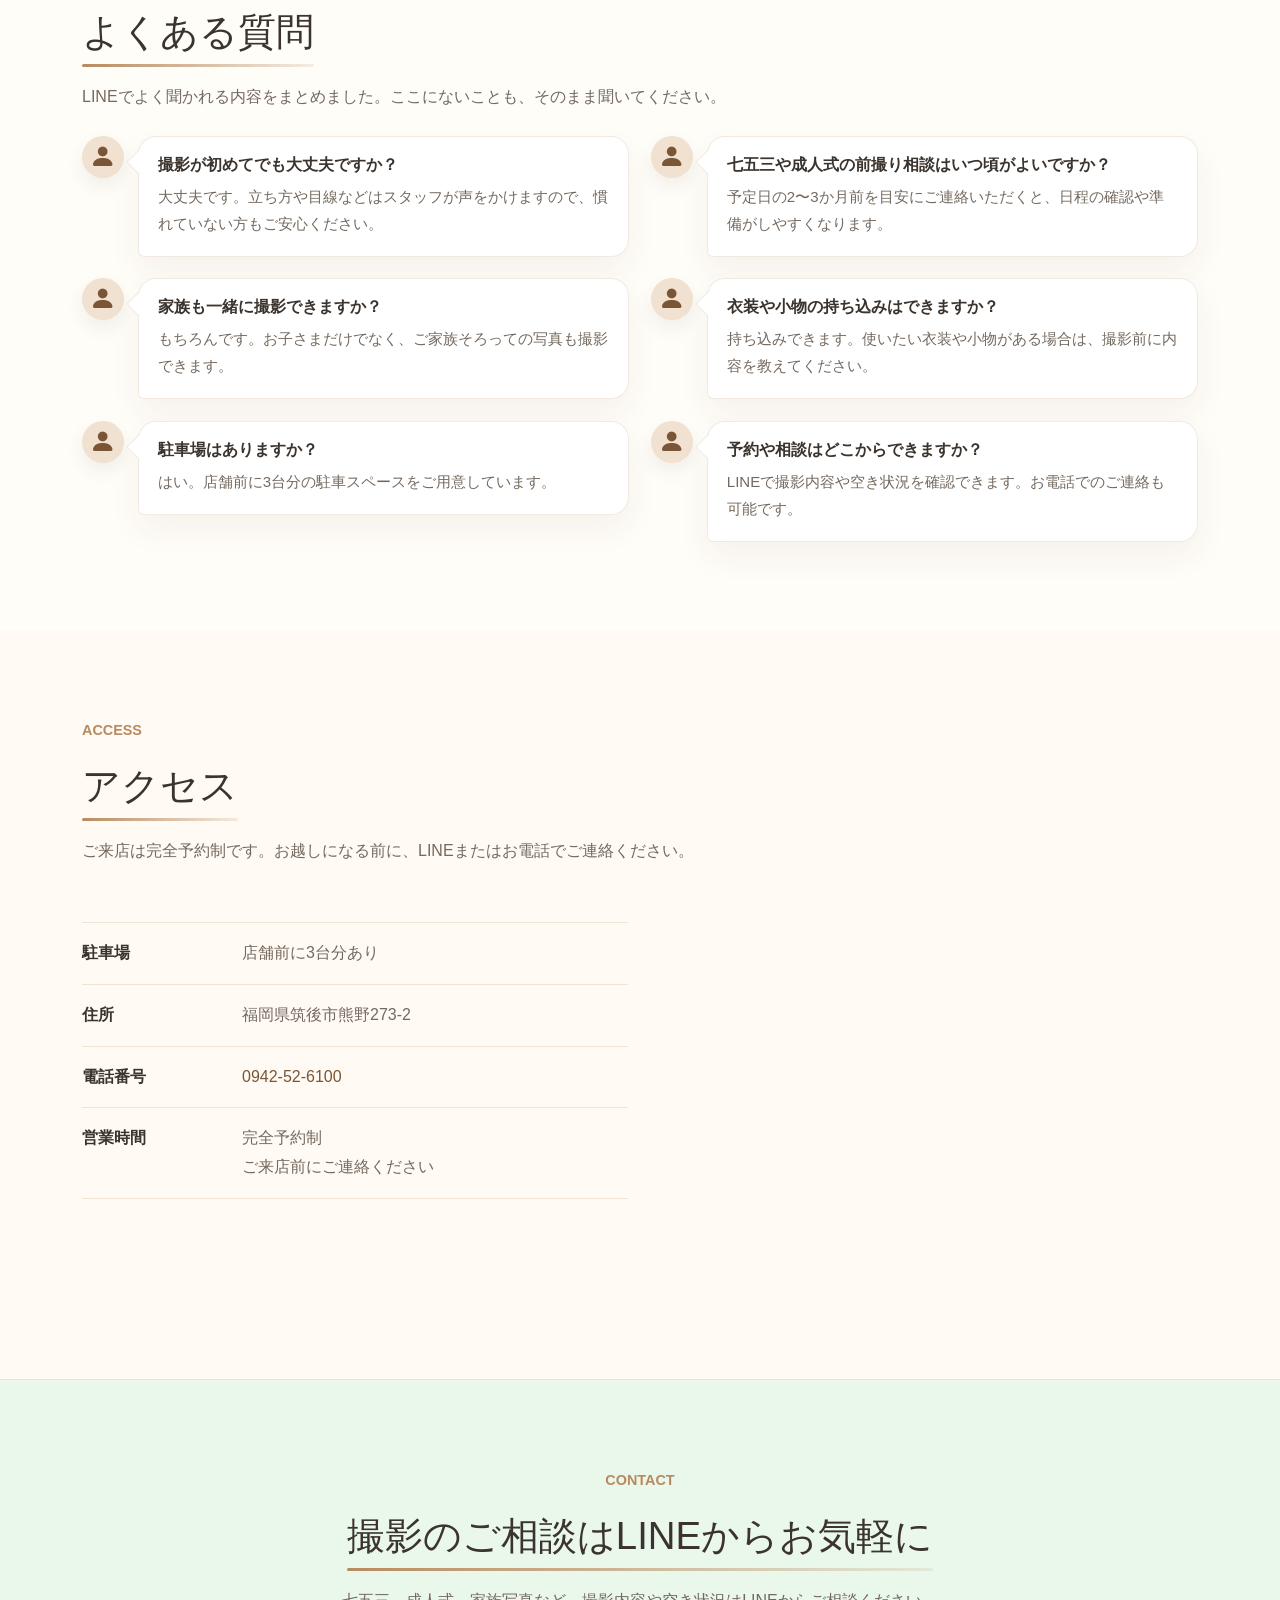
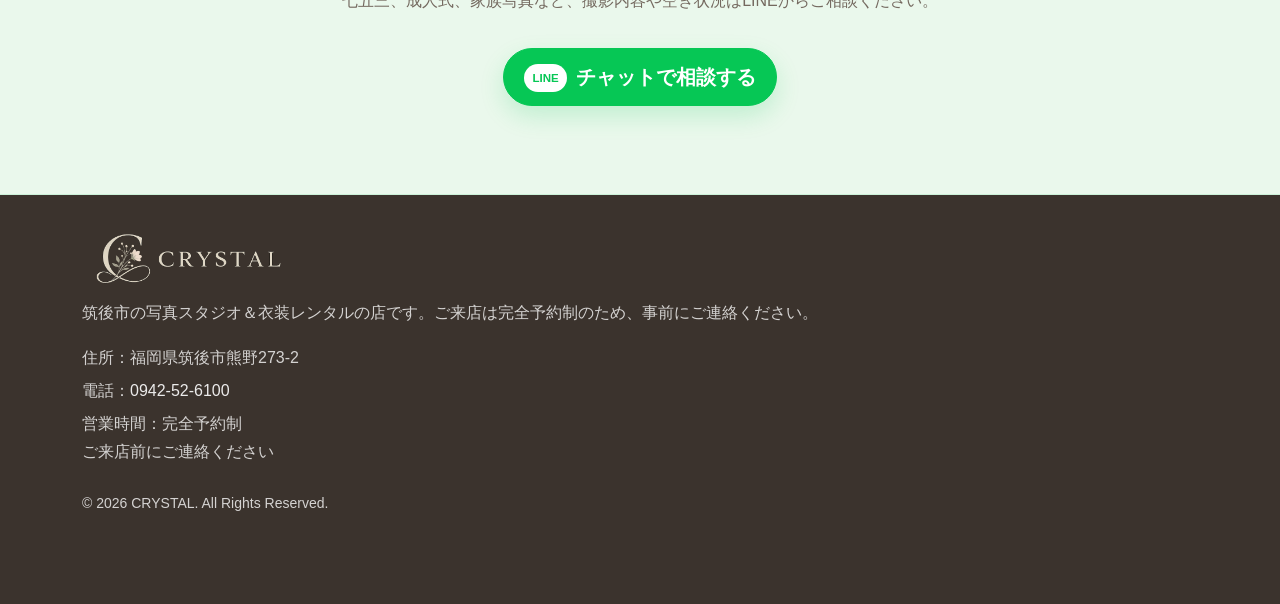
==== commit 39756f10: "撮影メニュー子ページとナビゲーションを追加 撮影メニュー7種の仮子ページを追加し、各ページにフッターを設置。  PCでは撮影メニューhover時にサブメニューを表示し、別nav hoverまで表示を維" ====
--- a/index.html
+++ b/index.html
@@ -77,15 +77,27 @@
         </button>
         <div class="collapse navbar-collapse" id="mainNav">
           <ul class="navbar-nav ms-auto align-items-lg-center gap-lg-2">
-            <li class="nav-item"><a class="nav-link" href="#menu">撮影メニュー</a></li>
+            <li class="nav-item nav-has-submenu">
+              <a class="nav-link nav-submenu-toggle" href="#menu" aria-haspopup="true" aria-expanded="false"
+                aria-controls="photoMenuSubnav"><span class="nav-submenu-icon" aria-hidden="true">▶︎</span>撮影メニュー</a>
+              <ul class="nav-submenu" id="photoMenuSubnav" aria-label="撮影メニュー詳細">
+                <li><a href="shichigosan.html">七五三</a></li>
+                <li><a href="seijin.html">成人式</a></li>
+                <li><a href="family.html">家族写真</a></li>
+                <li><a href="maternity-newborn.html">マタニティ・ニューボーン</a></li>
+                <li><a href="omiyamairi.html">お宮参り</a></li>
+                <li><a href="entrance.html">入園・入学</a></li>
+                <li><a href="profile.html">プロフィール</a></li>
+              </ul>
+            </li>
             <li class="nav-item"><a class="nav-link" href="#flow">撮影の流れ</a></li>
             <li class="nav-item"><a class="nav-link" href="#faq">よくある質問</a></li>
             <li class="nav-item"><a class="nav-link" href="#access">アクセス</a></li>
-            <li class="nav-item nav-mobile-cta"><a class="nav-link mobile-nav-button" href="https://www.instagram.com/"
+            <li class="nav-item nav-mobile-cta nav-instagram"><a class="nav-link mobile-nav-button" href="https://www.instagram.com/"
                 target="_blank" rel="noopener"><i class="bi bi-instagram" aria-hidden="true"></i><span
                   class="fixed-cta-text"><span class="fixed-cta-label">インスタグラム</span><span
                     class="fixed-cta-action">フォローする</span></span></a></li>
-            <li class="nav-item nav-mobile-cta"><a class="nav-link mobile-nav-button"
+            <li class="nav-item nav-mobile-cta nav-line"><a class="nav-link mobile-nav-button"
                 href="https://line.me/R/ti/p/@sample" target="_blank" rel="noopener"><i class="bi bi-line"
                   aria-hidden="true"></i><span class="fixed-cta-text"><span class="fixed-cta-label">LINE</span><span
                     class="fixed-cta-action">チャットで相談する</span></span></a></li>
@@ -214,6 +226,7 @@
                   <p class="plan-name">七五三撮影プラン</p>
                   <p class="plan-price">33,000円〜</p>
                   <p class="plan-note">データ・撮影込み</p>
+                  <a class="menu-detail-link" href="shichigosan.html">詳しく見る</a>
                 </div>
               </article>
             </div>
@@ -226,6 +239,7 @@
                   <p class="plan-name">成人式撮影プラン</p>
                   <p class="plan-price">33,000円〜</p>
                   <p class="plan-note">データ・撮影込み</p>
+                  <a class="menu-detail-link" href="seijin.html">詳しく見る</a>
                 </div>
               </article>
             </div>
@@ -238,6 +252,7 @@
                   <p class="plan-name">家族写真撮影プラン</p>
                   <p class="plan-price">33,000円〜</p>
                   <p class="plan-note">データ・撮影込み</p>
+                  <a class="menu-detail-link" href="family.html">詳しく見る</a>
                 </div>
               </article>
             </div>
@@ -250,6 +265,7 @@
                   <p class="plan-name">マタニティ・ニューボーン撮影プラン</p>
                   <p class="plan-price">33,000円〜</p>
                   <p class="plan-note">データ・撮影込み</p>
+                  <a class="menu-detail-link" href="maternity-newborn.html">詳しく見る</a>
                 </div>
               </article>
             </div>
@@ -262,6 +278,7 @@
                   <p class="plan-name">お宮参り撮影プラン</p>
                   <p class="plan-price">33,000円〜</p>
                   <p class="plan-note">データ・撮影込み</p>
+                  <a class="menu-detail-link" href="omiyamairi.html">詳しく見る</a>
                 </div>
               </article>
             </div>
@@ -274,6 +291,7 @@
                   <p class="plan-name">入園・入学撮影プラン</p>
                   <p class="plan-price">33,000円〜</p>
                   <p class="plan-note">データ・撮影込み</p>
+                  <a class="menu-detail-link" href="entrance.html">詳しく見る</a>
                 </div>
               </article>
             </div>
@@ -286,6 +304,7 @@
                   <p class="plan-name">プロフィール撮影プラン</p>
                   <p class="plan-price">33,000円〜</p>
                   <p class="plan-note">データ・撮影込み</p>
+                  <a class="menu-detail-link" href="profile.html">詳しく見る</a>
                 </div>
               </article>
             </div>
--- a/css/style.css
+++ b/css/style.css
@@ -415,6 +415,78 @@
   margin: 0 0 1rem;
   color: var(--muted);
   font-size: .92rem
+}
+
+.menu-detail-link {
+  display: inline-flex;
+  align-items: center;
+  justify-content: center;
+  width: fit-content;
+  min-height: 42px;
+  margin-top: auto;
+  padding: .55rem 1.05rem;
+  border: 1px solid rgba(184, 138, 95, .36);
+  border-radius: 999px;
+  color: #8a5f39;
+  font-size: .88rem;
+  font-weight: 800;
+  transition: transform .32s ease, background .32s ease, color .32s ease
+}
+
+.menu-detail-link:hover {
+  background: var(--accent);
+  color: #fff;
+  transform: scale(1.04)
+}
+
+.page-hero {
+  padding: calc(var(--header-height, 73px) + 72px) 0 72px;
+  background: #fffdf8
+}
+
+.page-hero .eyebrow {
+  margin-bottom: .8rem
+}
+
+.page-hero-image {
+  width: 100%;
+  aspect-ratio: 4/3;
+  border-radius: 12px;
+  object-fit: cover;
+  object-position: top center;
+  box-shadow: 0 18px 42px rgba(80, 58, 38, .08)
+}
+
+.page-summary {
+  display: grid;
+  grid-template-columns: repeat(3, minmax(0, 1fr));
+  gap: 1rem
+}
+
+.page-summary-card {
+  padding: 1.2rem;
+  background: #fff;
+  border: 1px solid rgba(184, 138, 95, .16);
+  border-radius: 8px
+}
+
+.page-summary-card h2,
+.page-summary-card h3 {
+  margin-bottom: .45rem;
+  font-size: 1rem;
+  font-weight: 800
+}
+
+.page-summary-card p {
+  margin-bottom: 0;
+  color: var(--muted)
+}
+
+.page-back-link {
+  display: inline-flex;
+  margin-top: 1.5rem;
+  color: #8a5f39;
+  font-weight: 800
 }
 
 .studio-photo {
@@ -1374,7 +1446,8 @@
     padding: 0
   }
 
-  #mainNav .nav-link:not(.nav-phone) {
+  #mainNav .nav-link:not(.nav-phone),
+  #mainNav .nav-submenu a {
     display: flex;
     align-items: center;
     /* justify-content: flex-start; */
@@ -1387,6 +1460,51 @@
     text-align: left
   }
 
+  #mainNav .nav-has-submenu {
+    display: block
+  }
+
+  #mainNav .nav-submenu {
+    position: static;
+    min-width: 0;
+    max-height: 0;
+    margin: 0;
+    padding: 0 0 0 .85rem;
+    background: transparent;
+    border: 0;
+    border-radius: 0;
+    box-shadow: none;
+    opacity: 0;
+    overflow: hidden;
+    pointer-events: none;
+    transform: none;
+    transition: max-height .32s ease, margin .32s ease, opacity .24s ease
+  }
+
+  #mainNav .nav-has-submenu.is-open .nav-submenu {
+    max-height: 340px;
+    margin: .15rem 0 .45rem;
+    opacity: 1;
+    pointer-events: auto
+  }
+
+  #mainNav .nav-submenu a {
+    min-height: 36px;
+    padding: .42rem 0;
+    color: var(--muted);
+    font-size: .82rem;
+    border-bottom: 1px solid rgba(184, 138, 95, .1)
+  }
+
+  #mainNav .nav-item:not(.nav-has-submenu):not(.nav-mobile-cta):not(.nav-phone-wrap)>.nav-link::before {
+    content: "▶︎";
+    display: inline-block;
+    width: calc(.72em + .25rem);
+    margin-right: .25rem;
+    color: transparent;
+    font-size: .72em
+  }
+
   #mainNav .nav-link::after {
     display: none
   }
@@ -1400,15 +1518,13 @@
     overflow: hidden
   }
 
-  .nav-mobile-cta:nth-of-type(7) {
+  .nav-mobile-cta.nav-instagram {
     grid-column: 1 / -1;
-    grid-row: 7;
     margin-top: 2.4rem
   }
 
-  .nav-mobile-cta:nth-of-type(8) {
-    grid-column: 1 / -1;
-    grid-row: 8
+  .nav-mobile-cta.nav-line {
+    grid-column: 1 / -1
   }
 
   #mainNav .navbar-nav {
@@ -1436,11 +1552,11 @@
     box-shadow: 0 12px 26px rgba(80, 58, 38, .12)
   }
 
-  #mainNav .nav-mobile-cta:nth-of-type(7) .mobile-nav-button {
+  #mainNav .nav-mobile-cta.nav-instagram .mobile-nav-button {
     background: var(--instagram) !important
   }
 
-  #mainNav .nav-mobile-cta:nth-of-type(8) .mobile-nav-button {
+  #mainNav .nav-mobile-cta.nav-line .mobile-nav-button {
     background: var(--line) !important
   }
 
@@ -1476,11 +1592,11 @@
     white-space: nowrap
   }
 
-  .nav-mobile-cta:nth-of-type(7) .mobile-nav-button i {
+  .nav-mobile-cta.nav-instagram .mobile-nav-button i {
     color: #dd2a7b
   }
 
-  .nav-mobile-cta:nth-of-type(8) .mobile-nav-button i {
+  .nav-mobile-cta.nav-line .mobile-nav-button i {
     color: var(--line)
   }
 
@@ -1537,6 +1653,10 @@
   .menu-card .card-body>p:first-of-type {
     min-height: auto
   }
+
+  .page-summary {
+    grid-template-columns: 1fr
+  }
 }
 
 
@@ -1583,6 +1703,79 @@
 
 .navbar-nav .nav-link:not(.nav-phone):hover {
   color: var(--accent) !important
+}
+
+.navbar-nav .nav-has-submenu.is-open>.nav-link:not(.nav-phone) {
+  color: var(--accent) !important
+}
+
+.navbar-nav .nav-has-submenu.is-open>.nav-link:not(.nav-phone)::after {
+  transform: scaleX(1)
+}
+
+.nav-has-submenu {
+  position: relative
+}
+
+.nav-submenu-icon {
+  display: inline-block;
+  margin-right: .25rem;
+  font-size: .72em;
+  transition: transform .24s ease;
+  transform-origin: center
+}
+
+.nav-has-submenu.is-open .nav-submenu-icon {
+  transform: rotate(90deg)
+}
+
+.nav-submenu {
+  position: absolute;
+  top: calc(100% + .45rem);
+  left: 50%;
+  z-index: 1060;
+  min-width: 220px;
+  margin: 0;
+  padding: .55rem;
+  list-style: none;
+  background: rgba(255, 250, 243, .98);
+  border: 1px solid rgba(184, 138, 95, .16);
+  border-radius: 12px;
+  box-shadow: 0 18px 38px rgba(80, 58, 38, .12);
+  opacity: 0;
+  pointer-events: none;
+  transform: translate(-50%, 8px);
+  transition: opacity .24s ease, transform .24s ease
+}
+
+.nav-submenu a {
+  display: block;
+  padding: .55rem .75rem;
+  color: var(--ink);
+  border-radius: 8px;
+  font-size: .88rem;
+  font-weight: 700;
+  white-space: nowrap
+}
+
+.nav-submenu a:hover,
+.nav-submenu a:focus {
+  background: #fffdf8;
+  color: var(--accent)
+}
+
+.nav-has-submenu:hover .nav-submenu,
+.nav-has-submenu.is-open .nav-submenu,
+.nav-has-submenu:focus-within .nav-submenu {
+  opacity: 1;
+  pointer-events: auto;
+  transform: translate(-50%, 0)
+}
+
+@media (min-width: 992px) {
+  .nav-submenu-icon {
+    display: none;
+  }
 }
 
 .nav-link::after {
@@ -1801,7 +1994,8 @@
   }
 
   .navbar>.container {
-    align-items: flex-end
+    align-items: flex-end;
+    padding-left: 6px
   }
 
   .hero {
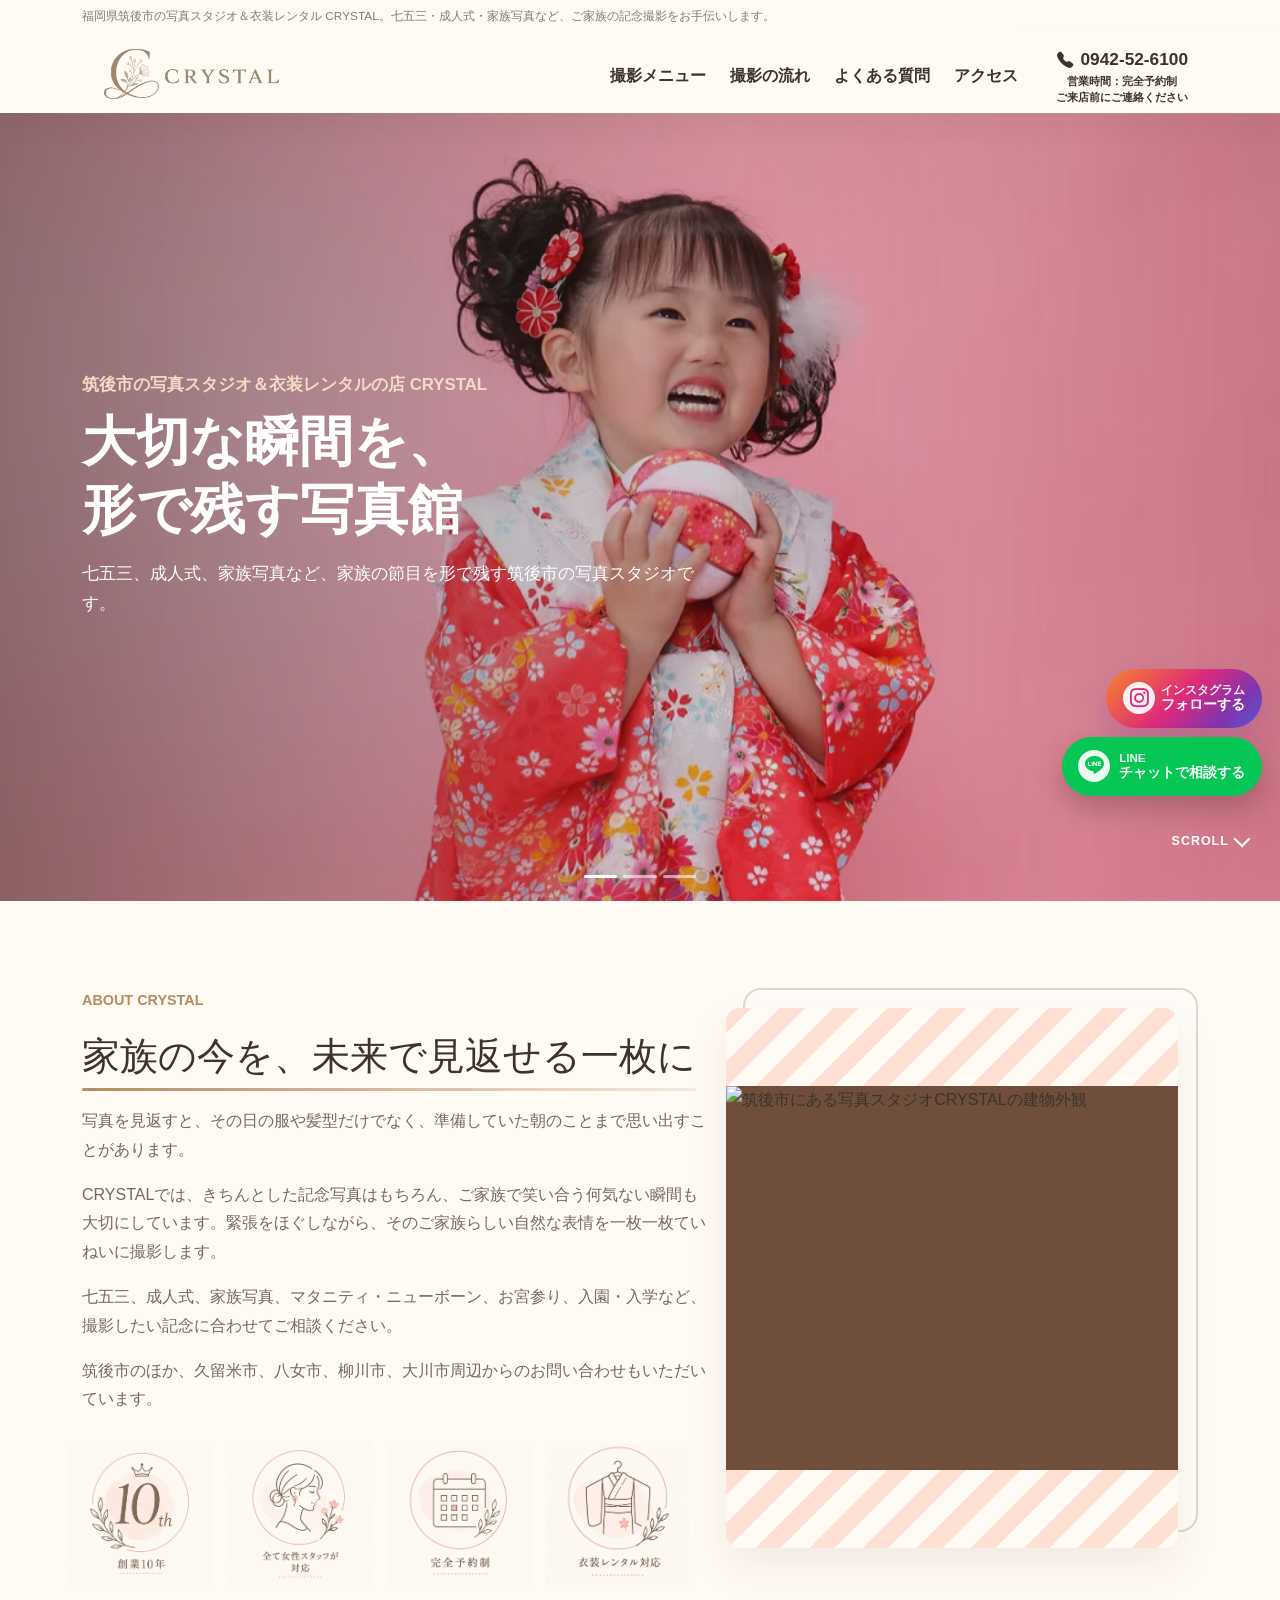
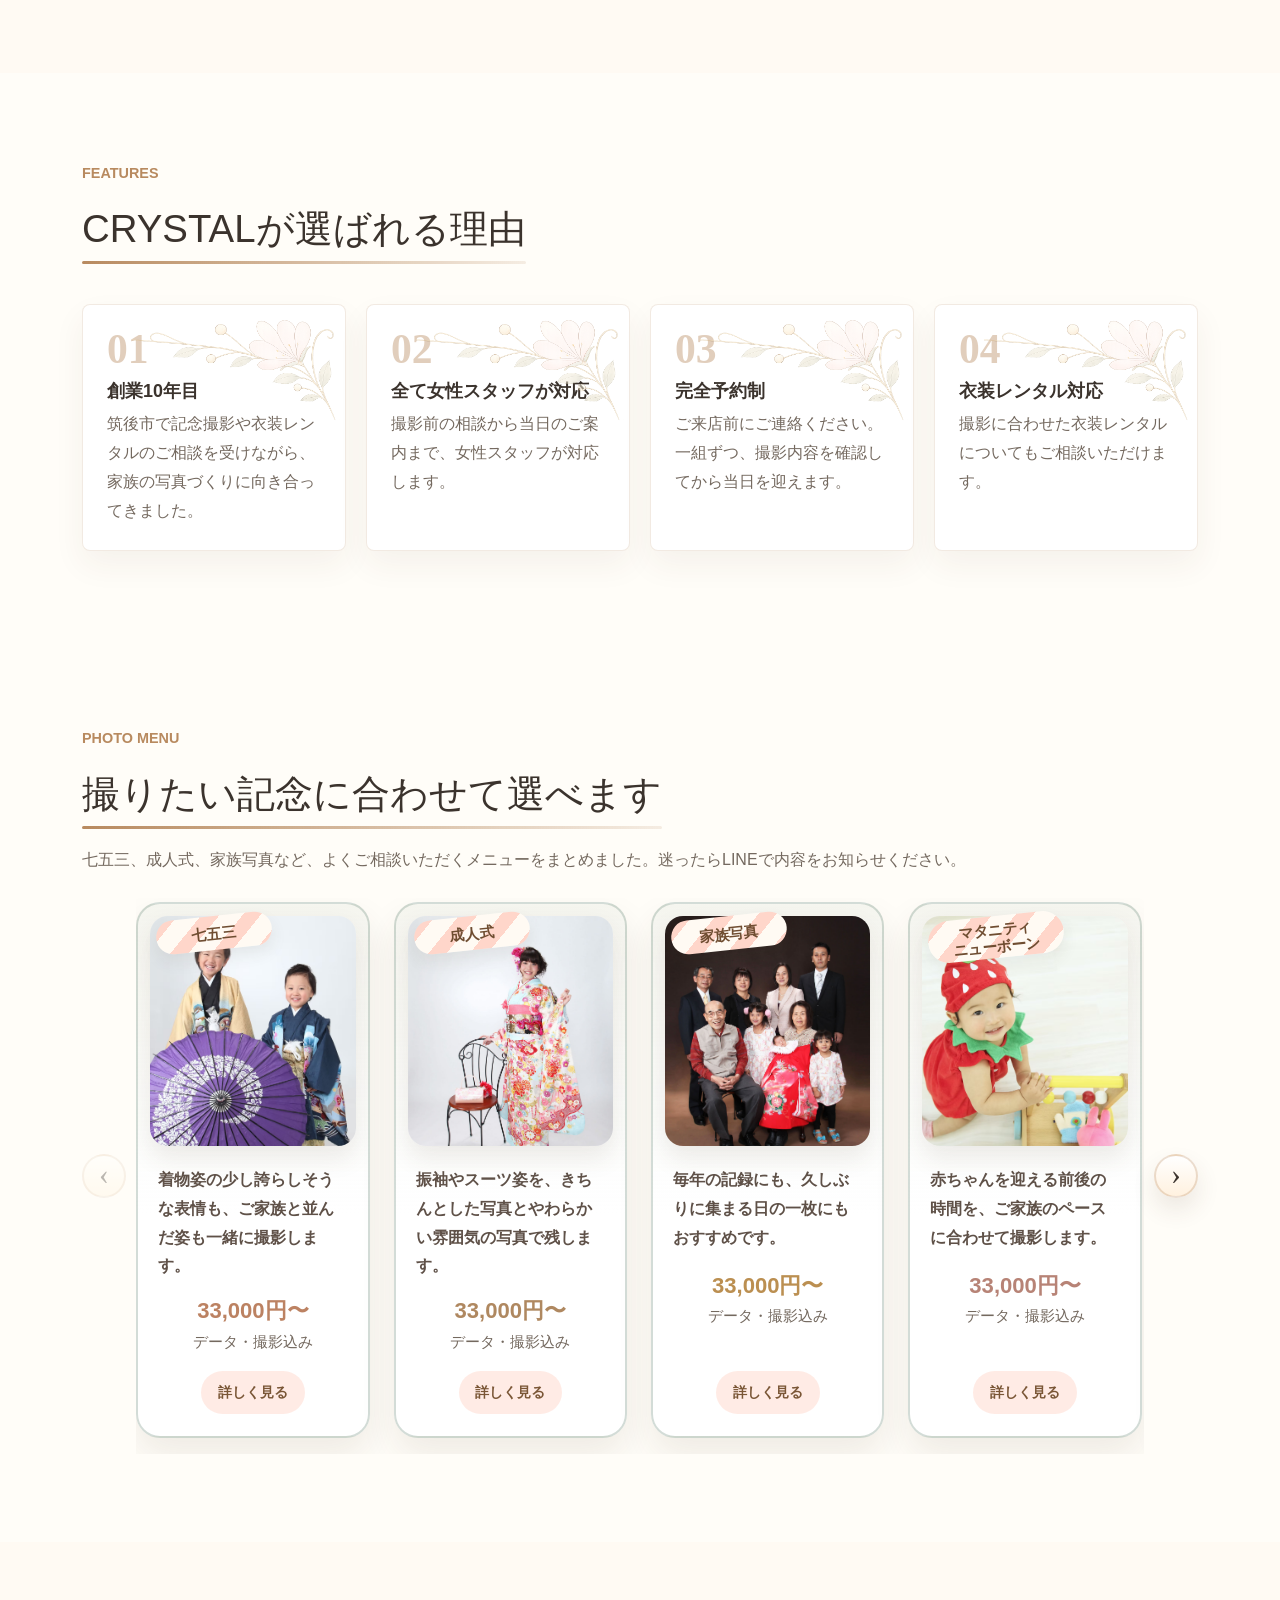
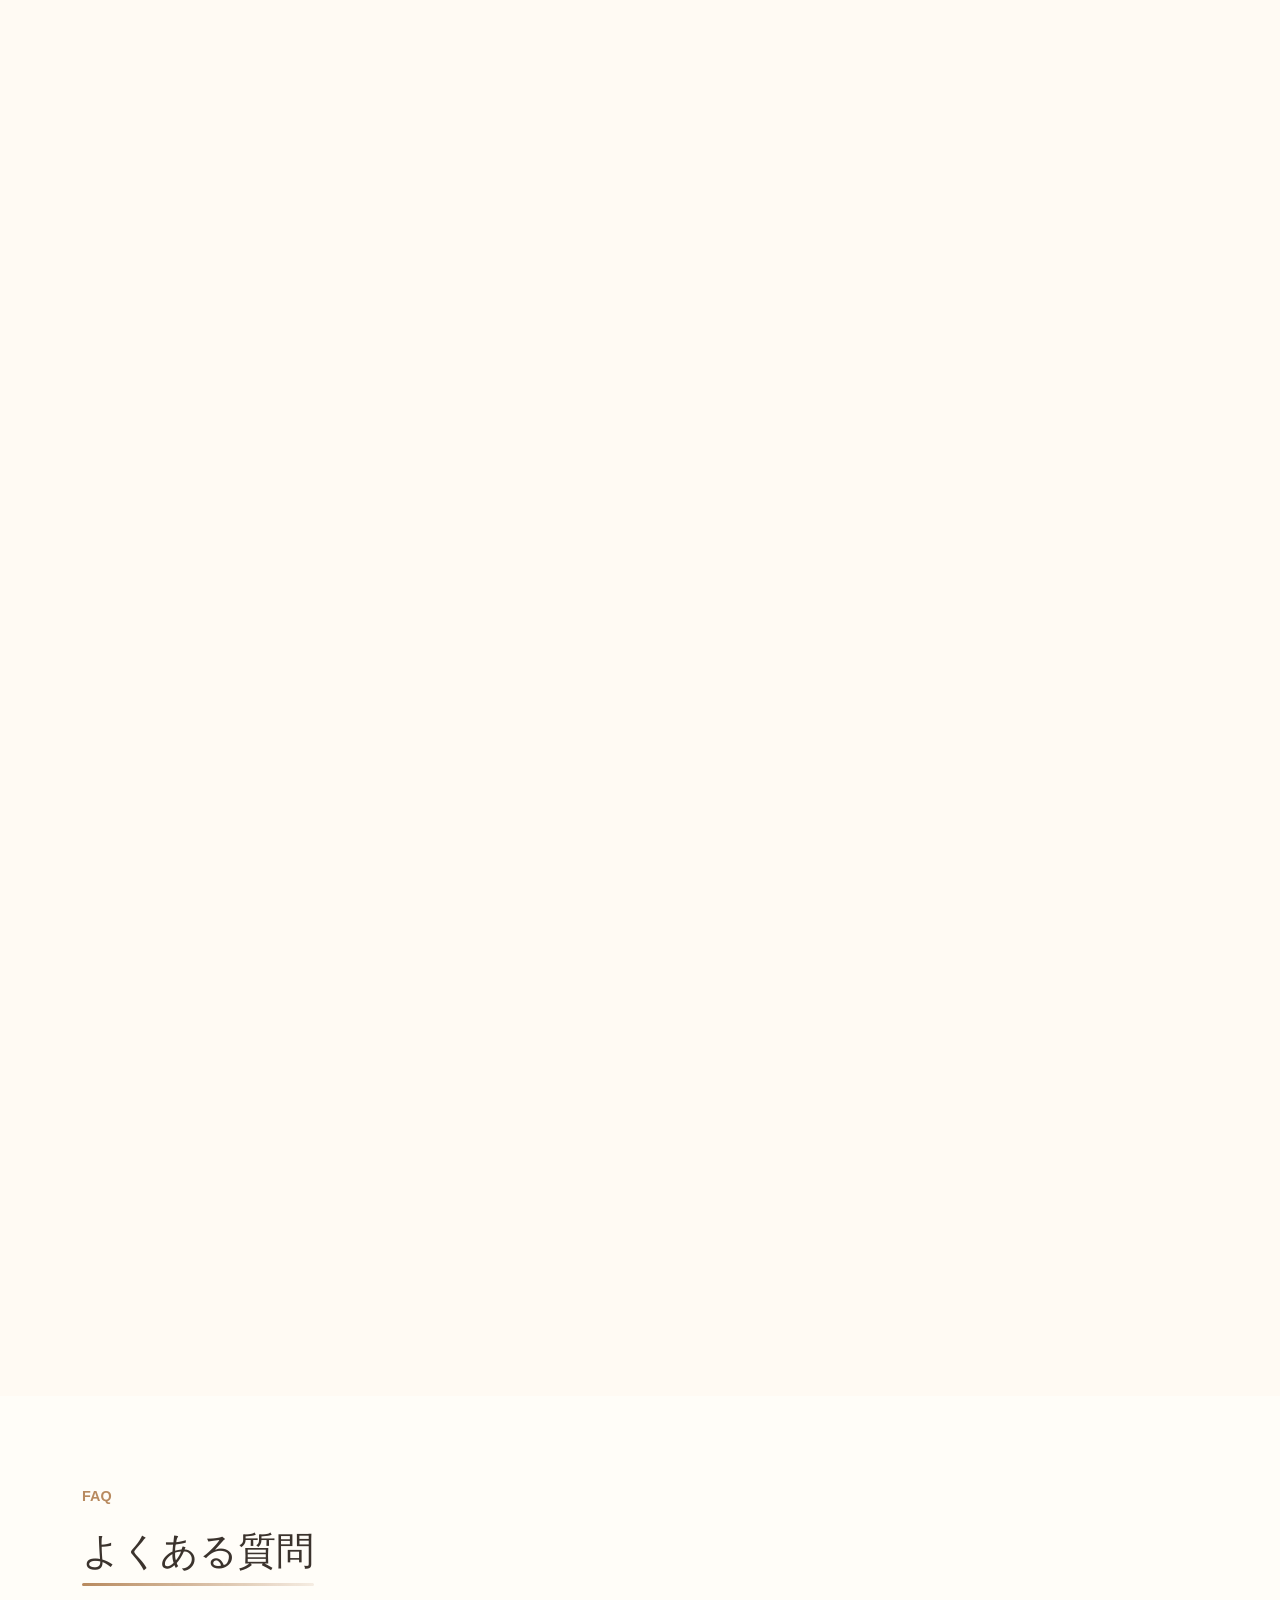
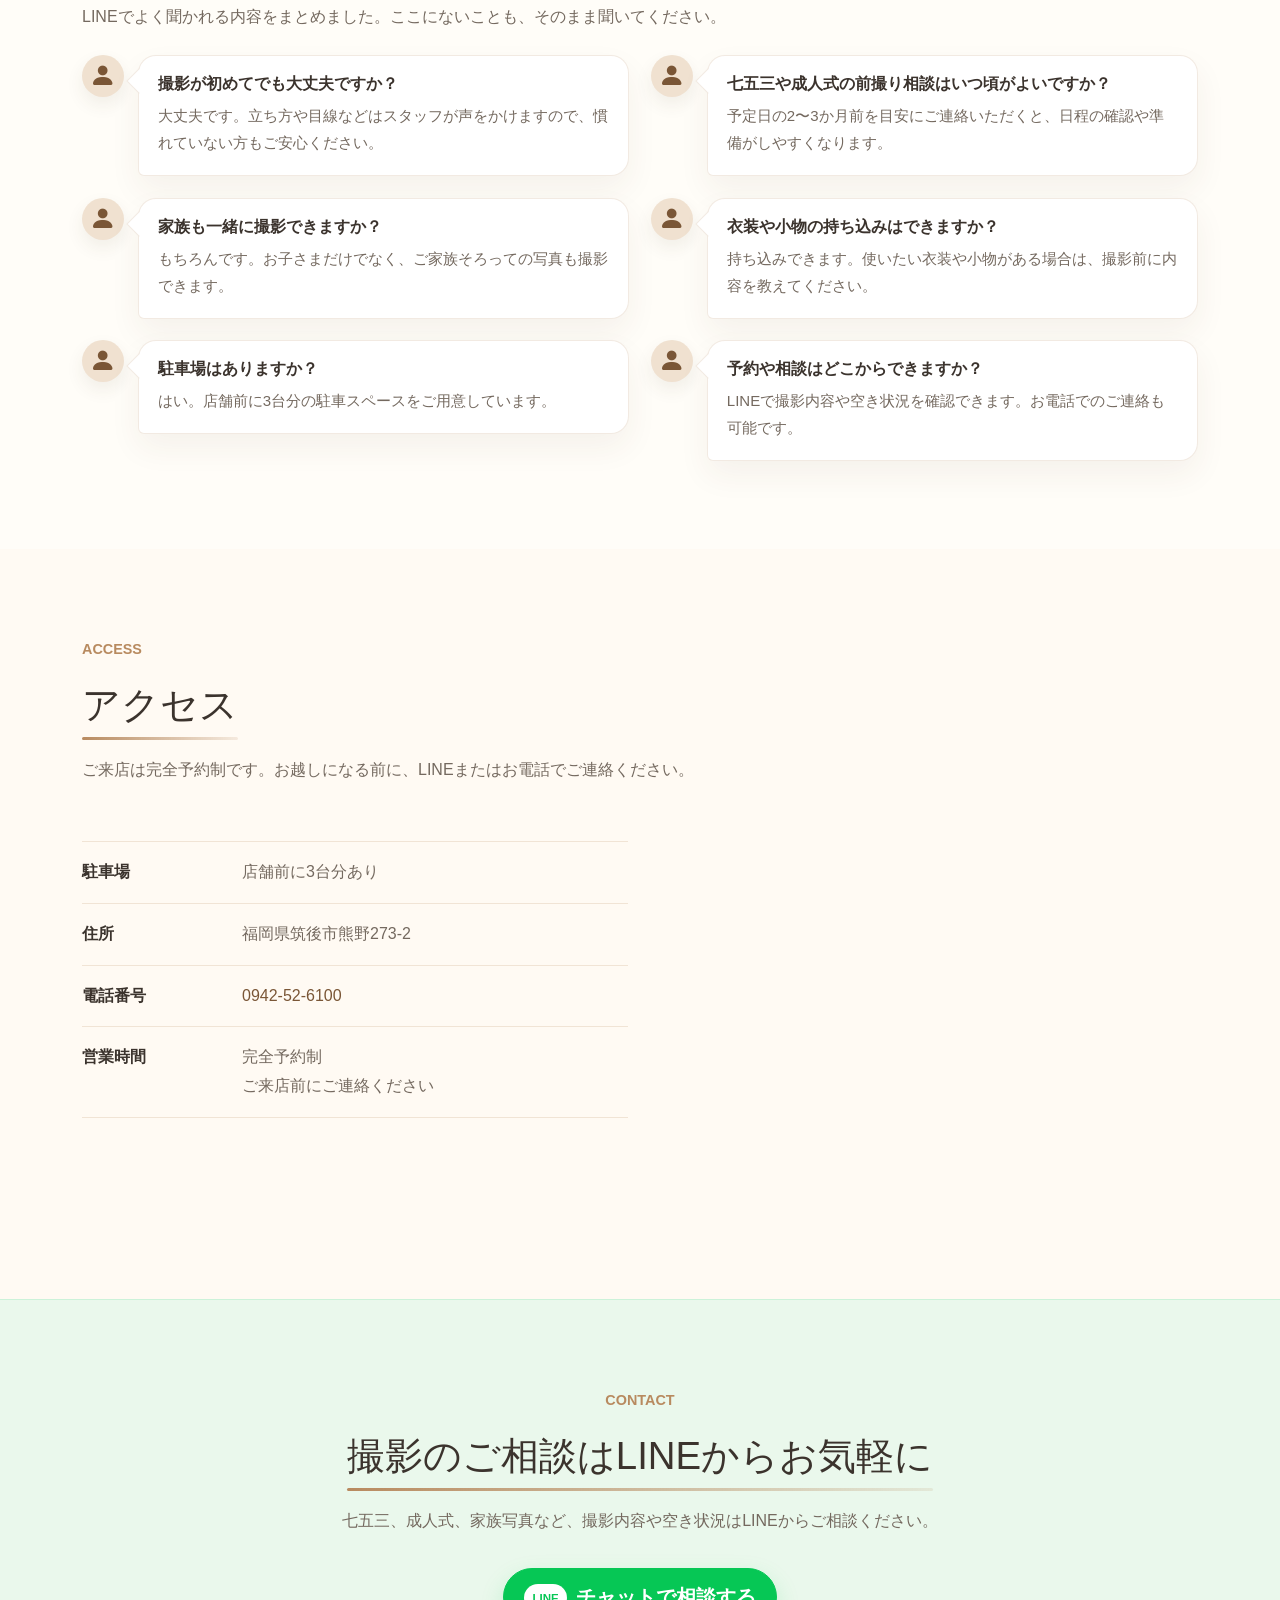
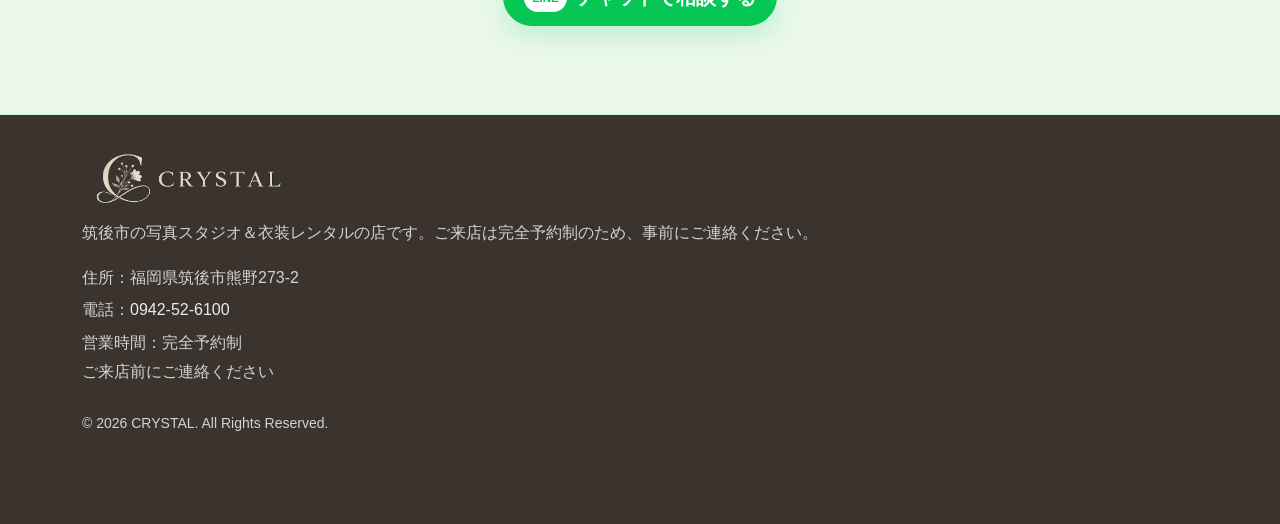
==== commit f211cdd4: "FV画像順序と撮影メニュー表示を調整" ====
--- a/index.html
+++ b/index.html
@@ -93,9 +93,9 @@
             <li class="nav-item"><a class="nav-link" href="#flow">撮影の流れ</a></li>
             <li class="nav-item"><a class="nav-link" href="#faq">よくある質問</a></li>
             <li class="nav-item"><a class="nav-link" href="#access">アクセス</a></li>
-            <li class="nav-item nav-mobile-cta nav-instagram"><a class="nav-link mobile-nav-button" href="https://www.instagram.com/"
-                target="_blank" rel="noopener"><i class="bi bi-instagram" aria-hidden="true"></i><span
-                  class="fixed-cta-text"><span class="fixed-cta-label">インスタグラム</span><span
+            <li class="nav-item nav-mobile-cta nav-instagram"><a class="nav-link mobile-nav-button"
+                href="https://www.instagram.com/" target="_blank" rel="noopener"><i class="bi bi-instagram"
+                  aria-hidden="true"></i><span class="fixed-cta-text"><span class="fixed-cta-label">インスタグラム</span><span
                     class="fixed-cta-action">フォローする</span></span></a></li>
             <li class="nav-item nav-mobile-cta nav-line"><a class="nav-link mobile-nav-button"
                 href="https://line.me/R/ti/p/@sample" target="_blank" rel="noopener"><i class="bi bi-line"
@@ -123,10 +123,10 @@
         </div>
         <div class="carousel-inner">
           <div class="carousel-item active">
-            <img class="hero-image hero-image-01" src="images/top用.avif" alt="CRYSTALのファーストビュー写真" fetchpriority="high">
+            <img class="hero-image hero-image-02" src="images/top用2.avif" alt="CRYSTALで撮影する記念写真" fetchpriority="high">
           </div>
           <div class="carousel-item">
-            <img class="hero-image hero-image-02" src="images/top用2.avif" alt="CRYSTALで撮影する記念写真" loading="lazy">
+            <img class="hero-image hero-image-01" src="images/top用.avif" alt="CRYSTALのファーストビュー写真" loading="lazy">
           </div>
           <div class="carousel-item">
             <img class="hero-image hero-image-03" src="images/top用3.avif" alt="CRYSTALの写真スタジオ撮影イメージ" loading="lazy">
@@ -219,7 +219,9 @@
           <div class="menu-track" id="menuTrack">
             <div class="menu-slide">
               <article class="card-soft menu-card">
-                <img src="images/七五三.avif" alt="七五三の画像" loading="lazy">
+                <a class="menu-image-link" href="shichigosan.html" aria-label="七五三の詳細を見る">
+                  <img src="images/七五三.avif" alt="七五三の画像" loading="lazy">
+                </a>
                 <div class="card-body">
                   <h3>七五三</h3>
                   <p>着物姿の少し誇らしそうな表情も、ご家族と並んだ姿も一緒に撮影します。</p>
@@ -232,7 +234,9 @@
             </div>
             <div class="menu-slide">
               <article class="card-soft menu-card">
-                <img src="images/成人式.jpg" alt="成人式の画像" loading="lazy">
+                <a class="menu-image-link" href="seijin.html" aria-label="成人式の詳細を見る">
+                  <img src="images/成人式.jpg" alt="成人式の画像" loading="lazy">
+                </a>
                 <div class="card-body">
                   <h3>成人式</h3>
                   <p>振袖やスーツ姿を、きちんとした写真とやわらかい雰囲気の写真で残します。</p>
@@ -245,7 +249,9 @@
             </div>
             <div class="menu-slide">
               <article class="card-soft menu-card">
-                <img src="images/家族.jpg" alt="家族写真の画像" loading="lazy">
+                <a class="menu-image-link" href="family.html" aria-label="家族写真の詳細を見る">
+                  <img src="images/家族.jpg" alt="家族写真の画像" loading="lazy">
+                </a>
                 <div class="card-body">
                   <h3>家族写真</h3>
                   <p>毎年の記録にも、久しぶりに集まる日の一枚にもおすすめです。</p>
@@ -258,9 +264,11 @@
             </div>
             <div class="menu-slide">
               <article class="card-soft menu-card">
-                <img src="images/子供2.avif" alt="マタニティ・ニューボーンの画像" loading="lazy">
-                <div class="card-body">
-                  <h3>マタニティ・ニューボーン</h3>
+                <a class="menu-image-link" href="maternity-newborn.html" aria-label="マタニティ・ニューボーンの詳細を見る">
+                  <img src="images/子供2.avif" alt="マタニティ・ニューボーンの画像" loading="lazy">
+                </a>
+                <div class="card-body">
+                  <h3>マタニティ<br>ニューボーン</h3>
                   <p>赤ちゃんを迎える前後の時間を、ご家族のペースに合わせて撮影します。</p>
                   <p class="plan-name">マタニティ・ニューボーン撮影プラン</p>
                   <p class="plan-price">33,000円〜</p>
@@ -271,7 +279,9 @@
             </div>
             <div class="menu-slide">
               <article class="card-soft menu-card">
-                <img src="images/子供.avif" alt="お宮参りの画像" loading="lazy">
+                <a class="menu-image-link" href="omiyamairi.html" aria-label="お宮参りの詳細を見る">
+                  <img src="images/子供.avif" alt="お宮参りの画像" loading="lazy">
+                </a>
                 <div class="card-body">
                   <h3>お宮参り</h3>
                   <p>赤ちゃんの表情やご家族で抱っこする姿を、記念として撮影します。</p>
@@ -284,7 +294,9 @@
             </div>
             <div class="menu-slide">
               <article class="card-soft menu-card">
-                <img src="images/入学.jpg" alt="入園・入学の画像" loading="lazy">
+                <a class="menu-image-link" href="entrance.html" aria-label="入園・入学の詳細を見る">
+                  <img src="images/入学.jpg" alt="入園・入学の画像" loading="lazy">
+                </a>
                 <div class="card-body">
                   <h3>入園・入学</h3>
                   <p>制服やランドセルなど、その時期ならではの姿を写真にします。</p>
@@ -297,7 +309,9 @@
             </div>
             <div class="menu-slide">
               <article class="card-soft menu-card">
-                <img class="img-position-center" src="images/誕生日.avif" alt="プロフィールの画像" loading="lazy">
+                <a class="menu-image-link" href="profile.html" aria-label="プロフィールの詳細を見る">
+                  <img class="img-position-center" src="images/誕生日.avif" alt="プロフィールの画像" loading="lazy">
+                </a>
                 <div class="card-body">
                   <h3>プロフィール</h3>
                   <p>仕事用、SNS用、活動紹介用など、使う場面に合わせて撮影します。</p>
--- a/css/style.css
+++ b/css/style.css
@@ -196,7 +196,7 @@
   color: var(--line);
   font-size: .72rem;
   line-height: 1;
-  font-weight: 800;
+  font-weight: 700;
   vertical-align: middle
 }
 
@@ -398,7 +398,31 @@
   border-radius: 999px
 }
 
+#menu {
+  position: relative;
+  overflow: hidden
+}
+
+#menu::before {
+  content: none;
+  position: absolute;
+  top: 28px;
+  right: max(24px, calc((100vw - 1180px)/2));
+  width: min(280px, 34vw);
+  height: 58px;
+  border-radius: 999px;
+  background: repeating-linear-gradient(135deg, rgba(255, 183, 166, .34) 0 12px, rgba(255, 250, 243, .72) 12px 24px);
+  transform: rotate(-4deg);
+  pointer-events: none
+}
+
+#menu .container {
+  position: relative;
+  z-index: 1
+}
+
 .plan-name {
+  display: none;
   margin: .15rem 0 .3rem;
   color: var(--ink);
   font-weight: 800
@@ -412,9 +436,11 @@
 }
 
 .plan-note {
+  align-self: center;
   margin: 0 0 1rem;
   color: var(--muted);
-  font-size: .92rem
+  font-size: .92rem;
+  text-align: center
 }
 
 .menu-detail-link {
@@ -425,16 +451,17 @@
   min-height: 42px;
   margin-top: auto;
   padding: .55rem 1.05rem;
-  border: 1px solid rgba(184, 138, 95, .36);
+  border: 0;
   border-radius: 999px;
-  color: #8a5f39;
+  background: rgba(255, 184, 162, .28);
+  color: #7a5636;
   font-size: .88rem;
   font-weight: 800;
   transition: transform .32s ease, background .32s ease, color .32s ease
 }
 
 .menu-detail-link:hover {
-  background: var(--accent);
+  background: rgba(184, 138, 95, .9);
   color: #fff;
   transform: scale(1.04)
 }
@@ -487,6 +514,427 @@
   margin-top: 1.5rem;
   color: #8a5f39;
   font-weight: 800
+}
+
+.page-hero-large {
+  padding-bottom: 86px
+}
+
+.page-catch {
+  margin: 1rem 0;
+  color: var(--accent);
+  font-size: clamp(1.25rem, 2.4vw, 1.9rem);
+  font-weight: 800;
+  line-height: 1.45
+}
+
+.page-hero-photo {
+  aspect-ratio: 5/4;
+  border-radius: 16px
+}
+
+.page-hero-actions {
+  display: flex;
+  flex-wrap: wrap;
+  gap: 1rem;
+  align-items: center;
+  margin-top: 1.5rem
+}
+
+.page-anchor-link {
+  color: #8a5f39;
+  font-weight: 800
+}
+
+.page-story-section {
+  background: #fff
+}
+
+.page-story-copy {
+  color: var(--muted);
+  font-size: 1rem;
+  line-height: 2
+}
+
+.page-difference {
+  margin-top: 1.8rem;
+  padding: 1.4rem;
+  background: #fffdf8;
+  border-radius: 14px
+}
+
+.page-difference h3 {
+  margin-bottom: .85rem;
+  color: var(--ink);
+  font-size: 1rem;
+  font-weight: 800
+}
+
+.page-difference ul {
+  display: grid;
+  gap: .55rem;
+  margin: 0;
+  padding-left: 1.15rem
+}
+
+.page-gallery-section {
+  background: #fffdf8
+}
+
+.page-gallery-grid {
+  display: grid;
+  grid-template-columns: repeat(4, minmax(0, 1fr));
+  gap: 1rem
+}
+
+.page-gallery-item {
+  display: block;
+  width: 100%;
+  padding: 0;
+  border: 0;
+  background: transparent;
+  border-radius: 14px;
+  overflow: hidden;
+  cursor: zoom-in
+}
+
+.page-gallery-item:nth-child(1),
+.page-gallery-item:nth-child(6) {
+  grid-column: span 2;
+  grid-row: span 2
+}
+
+.page-gallery-item img {
+  width: 100%;
+  height: 100%;
+  min-height: 190px;
+  aspect-ratio: 1/1;
+  object-fit: cover;
+  object-position: top center;
+  transition: transform .35s ease
+}
+
+.page-gallery-item:nth-child(1) img,
+.page-gallery-item:nth-child(6) img {
+  min-height: 100%;
+  aspect-ratio: 1/1
+}
+
+.page-gallery-item:hover img {
+  transform: scale(1.035)
+}
+
+.shooting-info-grid {
+  display: grid;
+  grid-template-columns: repeat(4, minmax(0, 1fr));
+  gap: 1rem
+}
+
+.shooting-info-card {
+  padding: 1.45rem;
+  background: #fff;
+  border: 1px solid rgba(184, 138, 95, .16);
+  border-radius: 14px
+}
+
+.shooting-info-card h3 {
+  margin-bottom: .65rem;
+  color: var(--ink);
+  font-size: 1rem;
+  font-weight: 800
+}
+
+.shooting-info-card p {
+  margin-bottom: 0;
+  color: var(--muted);
+  line-height: 1.75
+}
+
+.price-section {
+  background: #fffdf8
+}
+
+.price-panel {
+  display: grid;
+  grid-template-columns: 1.3fr auto auto;
+  gap: 1.5rem;
+  align-items: center;
+  padding: clamp(1.4rem, 4vw, 2.4rem);
+  background: #fff;
+  border-radius: 18px;
+  box-shadow: 0 18px 42px rgba(80, 58, 38, .08)
+}
+
+.price-panel p {
+  margin-bottom: 0;
+  color: var(--muted);
+  line-height: 1.8
+}
+
+.price-box {
+  display: grid;
+  gap: .2rem;
+  min-width: 170px;
+  padding: 1rem 1.25rem;
+  background: #fffdf8;
+  border-radius: 14px;
+  text-align: center
+}
+
+.price-box strong {
+  color: var(--accent);
+  font-size: 1.6rem
+}
+
+.price-label {
+  color: var(--muted);
+  font-size: .8rem;
+  font-weight: 800
+}
+
+.gallery-modal {
+  position: fixed;
+  inset: 0;
+  z-index: 2000;
+  display: none;
+  align-items: center;
+  justify-content: center;
+  padding: 1.25rem;
+  background: rgba(34, 28, 22, .72)
+}
+
+.gallery-modal.is-open {
+  display: flex
+}
+
+.gallery-modal-inner {
+  position: relative;
+  max-width: min(980px, 94vw);
+  max-height: 88vh
+}
+
+.gallery-modal-img {
+  display: block;
+  max-width: 100%;
+  max-height: 88vh;
+  border-radius: 14px;
+  object-fit: contain;
+  box-shadow: 0 24px 60px rgba(0, 0, 0, .24)
+}
+
+.gallery-modal-close {
+  position: absolute;
+  top: -.9rem;
+  right: -.9rem;
+  display: grid;
+  place-items: center;
+  width: 42px;
+  height: 42px;
+  border: 0;
+  border-radius: 50%;
+  background: #fff;
+  color: var(--ink);
+  font-size: 1.4rem;
+  line-height: 1
+}
+
+.page-shichigosan {
+  --shichi-pink: #f6a7b8;
+  --shichi-yellow: #f6d57a;
+  --shichi-mint: #9ecdb8;
+  --shichi-coral: #d88a72
+}
+
+.page-shichigosan .site-lead-bar,
+.page-shichigosan header,
+.page-shichigosan .navbar {
+  background: #fffaf3
+}
+
+.shichi-hero {
+  position: relative;
+  overflow: hidden;
+  padding-top: clamp(42px, 7vw, 78px);
+  background: #fffaf3
+}
+
+.shichi-hero::before {
+  content: "753";
+  position: absolute;
+  right: max(1rem, calc((100vw - 1320px) / 2));
+  bottom: -2rem;
+  color: rgba(216, 138, 114, .12);
+  font-size: clamp(7rem, 18vw, 18rem);
+  font-weight: 900;
+  line-height: 1;
+  pointer-events: none
+}
+
+.shichi-hero::after {
+  content: "";
+  position: absolute;
+  inset: 0;
+  background: linear-gradient(135deg, rgba(246, 167, 184, .18) 0 25%, transparent 25% 50%, rgba(246, 167, 184, .14) 50% 75%, transparent 75%) 0 0/46px 46px;
+  pointer-events: none
+}
+
+.shichi-hero>.container {
+  position: relative;
+  z-index: 1
+}
+
+.page-shichigosan .shichi-hero .section-title {
+  display: inline;
+  padding: .08em .24em .16em;
+  background: linear-gradient(transparent 58%, rgba(246, 213, 122, .78) 58%);
+  font-size: clamp(2.8rem, 7vw, 5.7rem);
+  font-family: "Kaisei Tokumin", "Shippori Mincho B1", "Hiragino Mincho ProN", serif;
+  font-weight: 700;
+  letter-spacing: .06em;
+  font-feature-settings: "palt"
+}
+
+.page-shichigosan .page-catch {
+  color: #c96e79;
+  font-family: "Kaisei Tokumin", "Shippori Mincho B1", "Hiragino Mincho ProN", serif;
+  font-size: clamp(1.35rem, 2.8vw, 2.15rem);
+  font-weight: 700;
+  letter-spacing: .04em
+}
+
+.shichi-hero-tags {
+  display: flex;
+  flex-wrap: wrap;
+  gap: .65rem;
+  margin-top: 1.25rem
+}
+
+.shichi-hero-tags span {
+  display: inline-flex;
+  align-items: center;
+  justify-content: center;
+  min-height: 36px;
+  padding: .45rem .9rem;
+  background: #fff;
+  border: 2px solid rgba(216, 138, 114, .28);
+  border-radius: 999px;
+  color: #9b5b43;
+  font-size: .9rem;
+  font-weight: 800;
+  box-shadow: 0 10px 22px rgba(152, 93, 71, .08)
+}
+
+.shichi-photo-frame {
+  position: relative;
+  padding: .9rem;
+  border-radius: 30px;
+  background: #fff;
+  box-shadow: 0 24px 58px rgba(118, 76, 55, .13);
+  transform: rotate(1.2deg)
+}
+
+.shichi-photo-frame::before {
+  content: "";
+  position: absolute;
+  inset: -.55rem;
+  z-index: -1;
+  border: 3px solid rgba(158, 205, 184, .65);
+  border-radius: 34px;
+  transform: rotate(-2.4deg)
+}
+
+.shichi-photo-frame::after {
+  content: "";
+  position: absolute;
+  right: 1.6rem;
+  top: 1.45rem;
+  width: 92px;
+  height: 28px;
+  background: repeating-linear-gradient(-45deg, rgba(246, 213, 122, .82) 0 8px, rgba(255, 255, 255, .88) 8px 16px);
+  border-radius: 999px;
+  box-shadow: 0 8px 18px rgba(118, 76, 55, .1);
+  transform: rotate(10deg)
+}
+
+.shichi-photo-frame .page-hero-photo {
+  display: block;
+  border-radius: 24px;
+  box-shadow: none
+}
+
+.shichi-photo-frame p {
+  position: absolute;
+  left: 2rem;
+  bottom: 1.6rem;
+  margin: 0;
+  color: #fffdf8;
+  font-size: clamp(1.15rem, 2.2vw, 1.75rem);
+  font-weight: 900;
+  line-height: 1.1;
+  text-shadow: 0 3px 18px rgba(60, 40, 30, .4)
+}
+
+.page-shichigosan .page-story-section {
+  background: #fff;
+  background-image: radial-gradient(circle at 1px 1px, rgba(216, 138, 114, .18) 1px, transparent 0);
+  background-size: 22px 22px
+}
+
+.page-shichigosan .page-story-copy {
+  padding: clamp(1.2rem, 3vw, 2rem);
+  background: rgba(255, 250, 243, .9);
+  border-radius: 24px;
+  box-shadow: 0 18px 38px rgba(118, 76, 55, .08)
+}
+
+.page-shichigosan .page-gallery-section {
+  background: #fff7ed
+}
+
+.page-shichigosan .page-gallery-grid {
+  gap: 1.15rem
+}
+
+.page-shichigosan .page-gallery-item {
+  border: 8px solid #fff;
+  border-radius: 22px;
+  box-shadow: 0 16px 34px rgba(118, 76, 55, .12);
+  transform: rotate(var(--tilt, 0deg));
+  transition: transform .35s ease, box-shadow .35s ease
+}
+
+.page-shichigosan .page-gallery-item:nth-child(odd) {
+  --tilt: -1.2deg
+}
+
+.page-shichigosan .page-gallery-item:nth-child(even) {
+  --tilt: 1deg
+}
+
+.page-shichigosan .page-gallery-item:hover {
+  transform: rotate(0deg) translateY(-4px);
+  box-shadow: 0 22px 44px rgba(118, 76, 55, .16)
+}
+
+.page-shichigosan .shooting-info-section {
+  background: linear-gradient(180deg, #fff7ed 0, #fff 100%)
+}
+
+.page-shichigosan .shooting-info-card {
+  border: 0;
+  border-radius: 22px;
+  background: #fff;
+  box-shadow: 0 16px 34px rgba(118, 76, 55, .09)
+}
+
+.page-shichigosan .shooting-info-card h3 {
+  color: #b96e58
+}
+
+.page-shichigosan .price-panel {
+  border: 3px solid rgba(246, 213, 122, .62);
+  border-radius: 28px;
+  box-shadow: 0 20px 46px rgba(118, 76, 55, .12)
 }
 
 .studio-photo {
@@ -594,6 +1042,22 @@
   min-height: 100%;
   padding: 1.5rem;
   overflow: hidden
+}
+
+.feature-card::before {
+  content: "";
+  position: absolute;
+  top: .5rem;
+  bottom: -24px;
+  right: -.45rem;
+  width: 220px;
+  height: auto;
+  background-image: url("../images/card.png");
+  background-repeat: no-repeat;
+  background-position: right bottom;
+  background-size: auto 104%;
+  opacity: .52;
+  pointer-events: none
 }
 
 .feature-number {
@@ -1326,24 +1790,186 @@
 }
 
 .menu-card {
+  position: relative;
   display: flex;
   flex-direction: column;
-  transition: transform .24s ease, box-shadow .24s ease
+  border: 2px solid rgba(126, 154, 137, .34);
+  border-radius: 24px;
+  background: linear-gradient(180deg, rgba(126, 154, 137, .08) 0%, #fff 58%);
+  box-shadow: 0 18px 36px rgba(80, 58, 38, .09);
+  isolation: isolate;
+  transition: transform .32s ease, box-shadow .32s ease, border-color .32s ease
+}
+
+.menu-card::before {
+  content: "";
+  position: absolute;
+  top: 12px;
+  left: 18px;
+  z-index: 2;
+  width: 116px;
+  height: 34px;
+  border-radius: 999px;
+  background: repeating-linear-gradient(135deg, #ffd6ca 0 14px, #fffaf3 14px 32px);
+  box-shadow: 0 8px 16px rgba(80, 58, 38, .08);
+  transform: rotate(-6deg);
+  pointer-events: none
+}
+
+.menu-card::after {
+  content: none
+}
+
+.menu-slide:nth-child(1) {
+  --menu-accent: #f2a88f
+}
+
+.menu-slide:nth-child(2) {
+  --menu-accent: #d7b48a
+}
+
+.menu-slide:nth-child(3) {
+  --menu-accent: #f0c26c
+}
+
+.menu-slide:nth-child(4) {
+  --menu-accent: #e8a9b8
+}
+
+.menu-slide:nth-child(5) {
+  --menu-accent: #a9c7a4
+}
+
+.menu-slide:nth-child(6) {
+  --menu-accent: #9fbfd4
+}
+
+.menu-slide:nth-child(7) {
+  --menu-accent: #c4a5d8
 }
 
 .menu-card:hover {
-  transform: none;
-  box-shadow: 0 14px 32px rgba(80, 58, 38, .06)
+  transform: translateY(-3px);
+  border-color: rgba(126, 154, 137, .56);
+  box-shadow: 0 24px 44px rgba(80, 58, 38, .13)
+}
+
+.menu-image-link {
+  display: block;
+  width: calc(100% - 24px);
+  margin: 12px 12px 0;
+  border-radius: 18px;
+  overflow: hidden;
+  box-shadow: 0 12px 24px rgba(80, 58, 38, .1)
+}
+
+.menu-card img {
+  width: 100%;
+  height: 230px;
+  object-fit: cover;
+  object-position: top center;
+  transition: transform .34s ease
+}
+
+.menu-card:hover img {
+  transform: scale(1.025)
+}
+
+@media (hover:none) {
+  .menu-card:hover {
+    transform: none;
+    border-color: rgba(126, 154, 137, .34);
+    box-shadow: 0 18px 36px rgba(80, 58, 38, .09)
+  }
+
+  .menu-card:hover img {
+    transform: none
+  }
 }
 
 .menu-card .card-body {
   display: flex;
   flex: 1;
-  flex-direction: column
+  flex-direction: column;
+  align-items: flex-start;
+  gap: 0;
+  padding: 1.25rem 1.25rem 1.35rem;
+  text-align: left
+}
+
+.menu-card h3 {
+  position: absolute;
+  top: 14px;
+  left: 18px;
+  z-index: 3;
+  display: inline-flex;
+  align-items: center;
+  justify-content: center;
+  width: 116px;
+  min-height: 34px;
+  margin: 0;
+  padding: .2rem .5rem;
+  color: #6f4d31;
+  font-size: .92rem;
+  font-weight: 900;
+  line-height: 1.2;
+  text-align: center;
+  transform: rotate(-6deg)
 }
 
 .menu-card .card-body>p:first-of-type {
-  min-height: 5.6rem
+  min-height: 5.6rem;
+  color: #5f5148;
+  font-weight: 600
+}
+
+.menu-card h3::after {
+  content: none
+}
+
+.menu-slide:nth-child(4) .menu-card::before,
+.menu-slide:nth-child(4) .menu-card h3 {
+  width: 136px;
+  min-height: 42px
+}
+
+.menu-slide:nth-child(4) .menu-card h3 {
+  padding: .28rem .65rem;
+  line-height: 1.15;
+  letter-spacing: -.03em;
+  white-space: normal
+}
+
+.plan-name {
+  width: fit-content;
+  padding: .18rem .7rem;
+  border-radius: 999px;
+  background: color-mix(in srgb, var(--menu-accent, #e8b79f) 18%, #fff);
+  color: #6f4d31;
+  font-size: .85rem
+}
+
+.plan-price {
+  align-self: center;
+  text-align: center;
+  color: color-mix(in srgb, var(--menu-accent, #e8b79f) 48%, #8a5f39);
+  font-size: 1.38rem;
+  line-height: 1.25
+}
+
+.menu-detail-link {
+  align-self: center;
+  margin-right: auto;
+  margin-left: auto;
+  border: 0;
+  background: rgba(255, 184, 162, .28);
+  color: #7a5636;
+  box-shadow: none
+}
+
+.menu-detail-link:hover {
+  background: rgba(184, 138, 95, .9);
+  color: #fff
 }
 
 .menu-nav {
@@ -1355,14 +1981,14 @@
   width: 44px;
   height: 44px;
   padding: 0 0 .18rem;
-  border: 1px solid rgba(184, 138, 95, .35);
+  border: 2px solid rgba(184, 138, 95, .28);
   border-radius: 50%;
-  background: #fffaf3;
+  background: linear-gradient(180deg, #fff 0%, #fff1df 100%);
   color: var(--ink);
   font-family: Georgia, serif;
   font-size: 1.85rem;
   line-height: 0;
-  box-shadow: 0 10px 24px rgba(80, 58, 38, .08);
+  box-shadow: 0 12px 24px rgba(80, 58, 38, .11);
   transform: translateY(-50%)
 }
 
@@ -1397,9 +2023,19 @@
   color: rgba(255, 255, 255, .9)
 }
 
+@media (max-width:1199.98px) and (min-width:992px) {
+  .menu-slide {
+    flex-basis: calc((100% - 3rem)/3)
+  }
+}
+
 @media (max-width:991.98px) {
   .menu-slide {
     flex-basis: calc((100% - 1.5rem)/2)
+  }
+
+  .menu-card img {
+    height: 205px
   }
 
   #mainNav {
@@ -1624,12 +2260,186 @@
 }
 
 @media (max-width:575.98px) {
+  .section {
+    padding: 48px 0
+  }
+
   .menu-carousel {
-    padding: 0 2.9rem
+    padding: 0
+  }
+
+  .menu-track {
+    display: grid;
+    grid-template-columns: 1fr;
+    gap: .75rem;
+    width: 100%;
+    overflow: visible;
+    padding: .25rem .15rem 0;
+    scroll-snap-type: none
   }
 
   .menu-slide {
-    flex-basis: 100%
+    flex: none;
+    width: 100%;
+    min-width: 0;
+    scroll-snap-align: none
+  }
+
+  #menu::before {
+    top: 22px;
+    right: 16px;
+    width: 180px;
+    height: 42px
+  }
+
+  .menu-card {
+    min-height: 132px;
+    background: #fff;
+    border: 1px solid rgba(126, 154, 137, .34);
+    border-radius: 20px;
+    box-shadow: 0 10px 24px rgba(80, 58, 38, .07);
+    display: grid;
+    grid-template-columns: 1fr minmax(112px, .92fr);
+    align-items: stretch;
+    column-gap: .45rem;
+    padding: .75rem;
+    overflow: visible
+  }
+
+  .menu-image-link {
+    position: relative;
+    grid-column: 2;
+    grid-row: 1;
+    align-self: center;
+    justify-self: start;
+    width: calc(100% - 14px);
+    height: 96px;
+    margin: 0;
+    border-radius: 12px;
+    box-shadow: none;
+    overflow: visible
+  }
+
+  .menu-image-link::before {
+    content: "";
+    position: absolute;
+    inset: 0;
+    z-index: 0;
+    border: 2px solid rgba(126, 154, 137, .46);
+    border-radius: 14px;
+    transform: translate(12px, 12px);
+    pointer-events: none
+  }
+
+  .menu-card img {
+    position: relative;
+    z-index: 1;
+    width: 100%;
+    height: 100%;
+    min-height: 0;
+    border-radius: 12px
+  }
+
+  .menu-card::before {
+    content: none
+  }
+
+  .menu-card::after {
+    content: none
+  }
+
+  .menu-card .card-body {
+    grid-column: 1;
+    grid-row: 1;
+    position: static;
+    align-items: center;
+    justify-content: center;
+    min-height: 132px;
+    padding: 0;
+    text-align: center
+  }
+
+  .menu-card h3 {
+    position: relative;
+    top: auto;
+    left: auto;
+    width: 112px;
+    min-height: 32px;
+    align-self: flex-start;
+    margin: -.2rem 0 1.45rem;
+    padding: .2rem .5rem;
+    border-radius: 999px;
+    background: repeating-linear-gradient(135deg, #ffd6ca 0 16px, #fffaf3 16px 36px);
+    box-shadow: 0 6px 14px rgba(143, 94, 67, .12);
+    font-size: .86rem;
+    transform: rotate(-6deg)
+  }
+
+  .menu-slide:nth-child(4) .menu-card h3 {
+    width: 132px;
+    min-height: 40px
+  }
+
+  .menu-slide:nth-child(4) .menu-card h3 {
+    line-height: 1.15;
+    white-space: normal
+  }
+
+  .menu-card .plan-name {
+    display: none
+  }
+
+  .menu-card .card-body>p:first-of-type {
+    display: none
+  }
+
+  .menu-card .plan-price {
+    display: block;
+    margin: 0 auto;
+    font-size: 1rem;
+    line-height: 1.2
+  }
+
+  .menu-card .plan-note {
+    display: block;
+    margin: .28rem auto 0;
+    font-size: .72rem;
+    line-height: 1.35;
+    text-align: center
+  }
+
+  .menu-detail-link {
+    position: relative;
+    z-index: 2;
+    display: inline-flex;
+    align-items: center;
+    justify-content: center;
+    width: auto;
+    height: 28px;
+    min-height: 0;
+    margin: .5rem auto 0;
+    padding: .2rem .55rem;
+    border: 0;
+    border-radius: 999px;
+    background: rgba(255, 184, 162, .28);
+    color: #7a5636;
+    font-size: .68rem;
+    font-weight: 800;
+    line-height: 1;
+    transform: none;
+    box-shadow: none
+  }
+
+  .menu-detail-link::before {
+    content: none
+  }
+
+  .menu-detail-link:hover {
+    transform: scale(1.03)
+  }
+
+  .menu-nav {
+    display: none
   }
 
   .scroll-cue {
@@ -1656,6 +2466,65 @@
 
   .page-summary {
     grid-template-columns: 1fr
+  }
+
+  .page-hero-actions {
+    align-items: stretch;
+    flex-direction: column
+  }
+
+  .page-gallery-grid {
+    grid-template-columns: repeat(2, minmax(0, 1fr));
+    gap: .75rem
+  }
+
+  .page-gallery-item:nth-child(1),
+  .page-gallery-item:nth-child(6) {
+    grid-column: span 2;
+    grid-row: span 1
+  }
+
+  .shooting-info-grid,
+  .price-panel {
+    grid-template-columns: 1fr
+  }
+
+  .price-panel {
+    align-items: stretch
+  }
+
+  .shichi-hero::after {
+    background-size: 34px 34px
+  }
+
+  .shichi-hero::before {
+    right: .5rem;
+    bottom: -.8rem;
+    font-size: 6.4rem
+  }
+
+  .shichi-photo-frame {
+    padding: .6rem;
+    border-radius: 22px;
+    transform: rotate(.6deg)
+  }
+
+  .shichi-photo-frame::before {
+    inset: -.35rem;
+    border-radius: 25px
+  }
+
+  .shichi-photo-frame::after {
+    right: 1rem;
+    top: 1rem;
+    width: 72px;
+    height: 22px
+  }
+
+  .page-shichigosan .page-gallery-item {
+    border-width: 5px;
+    border-radius: 16px;
+    transform: none
   }
 }
 
